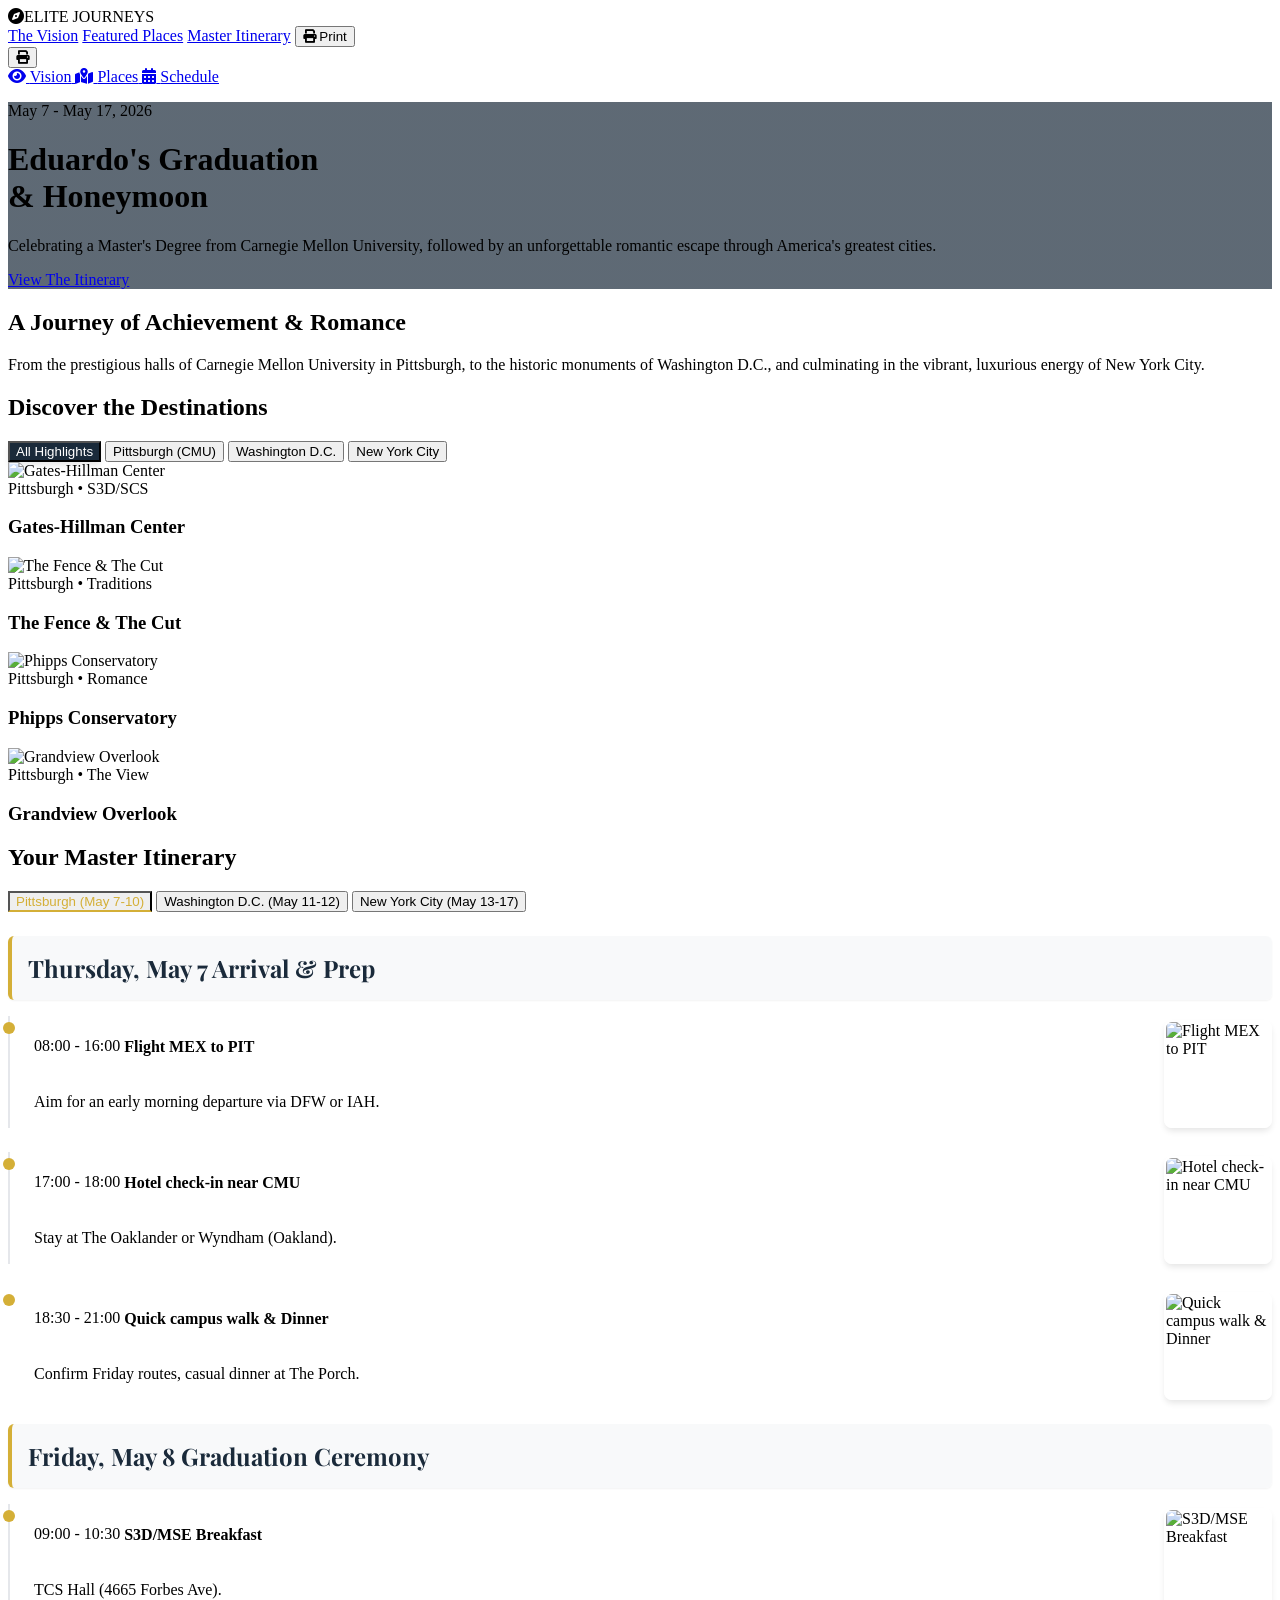
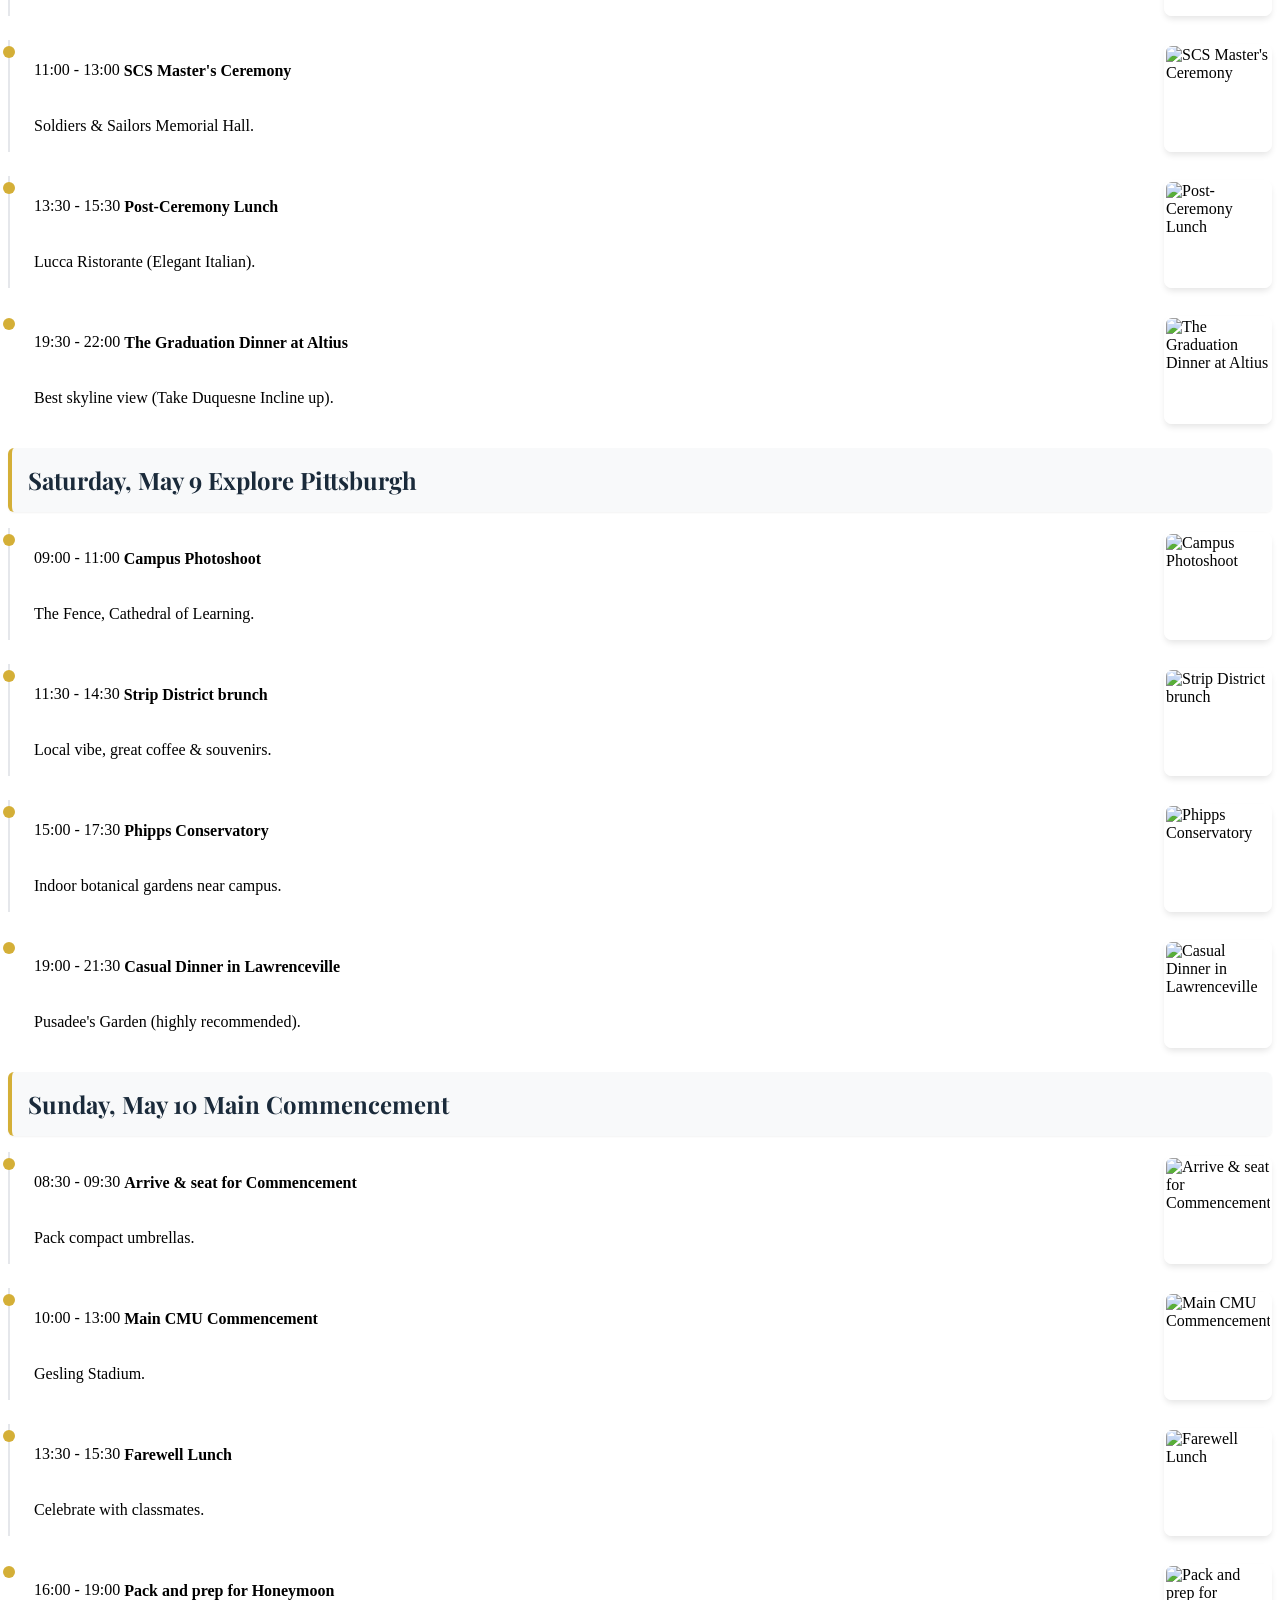
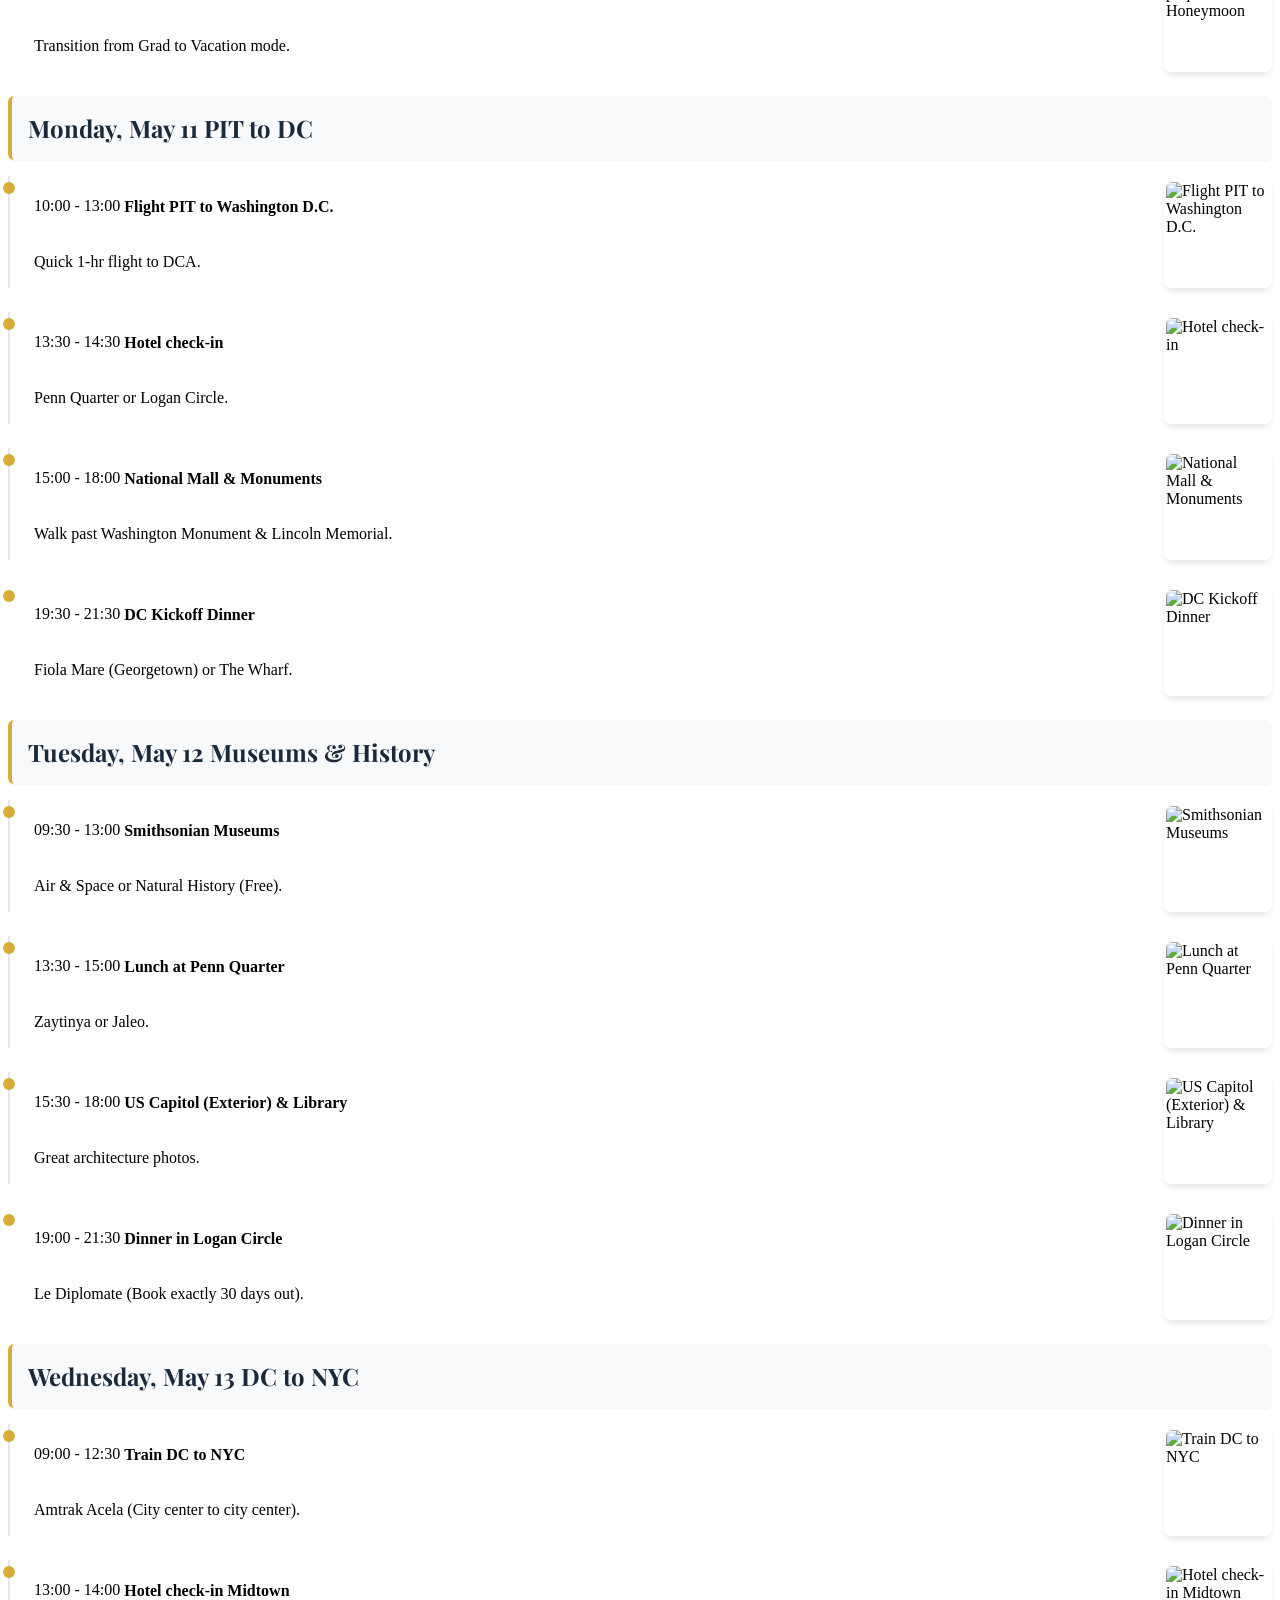
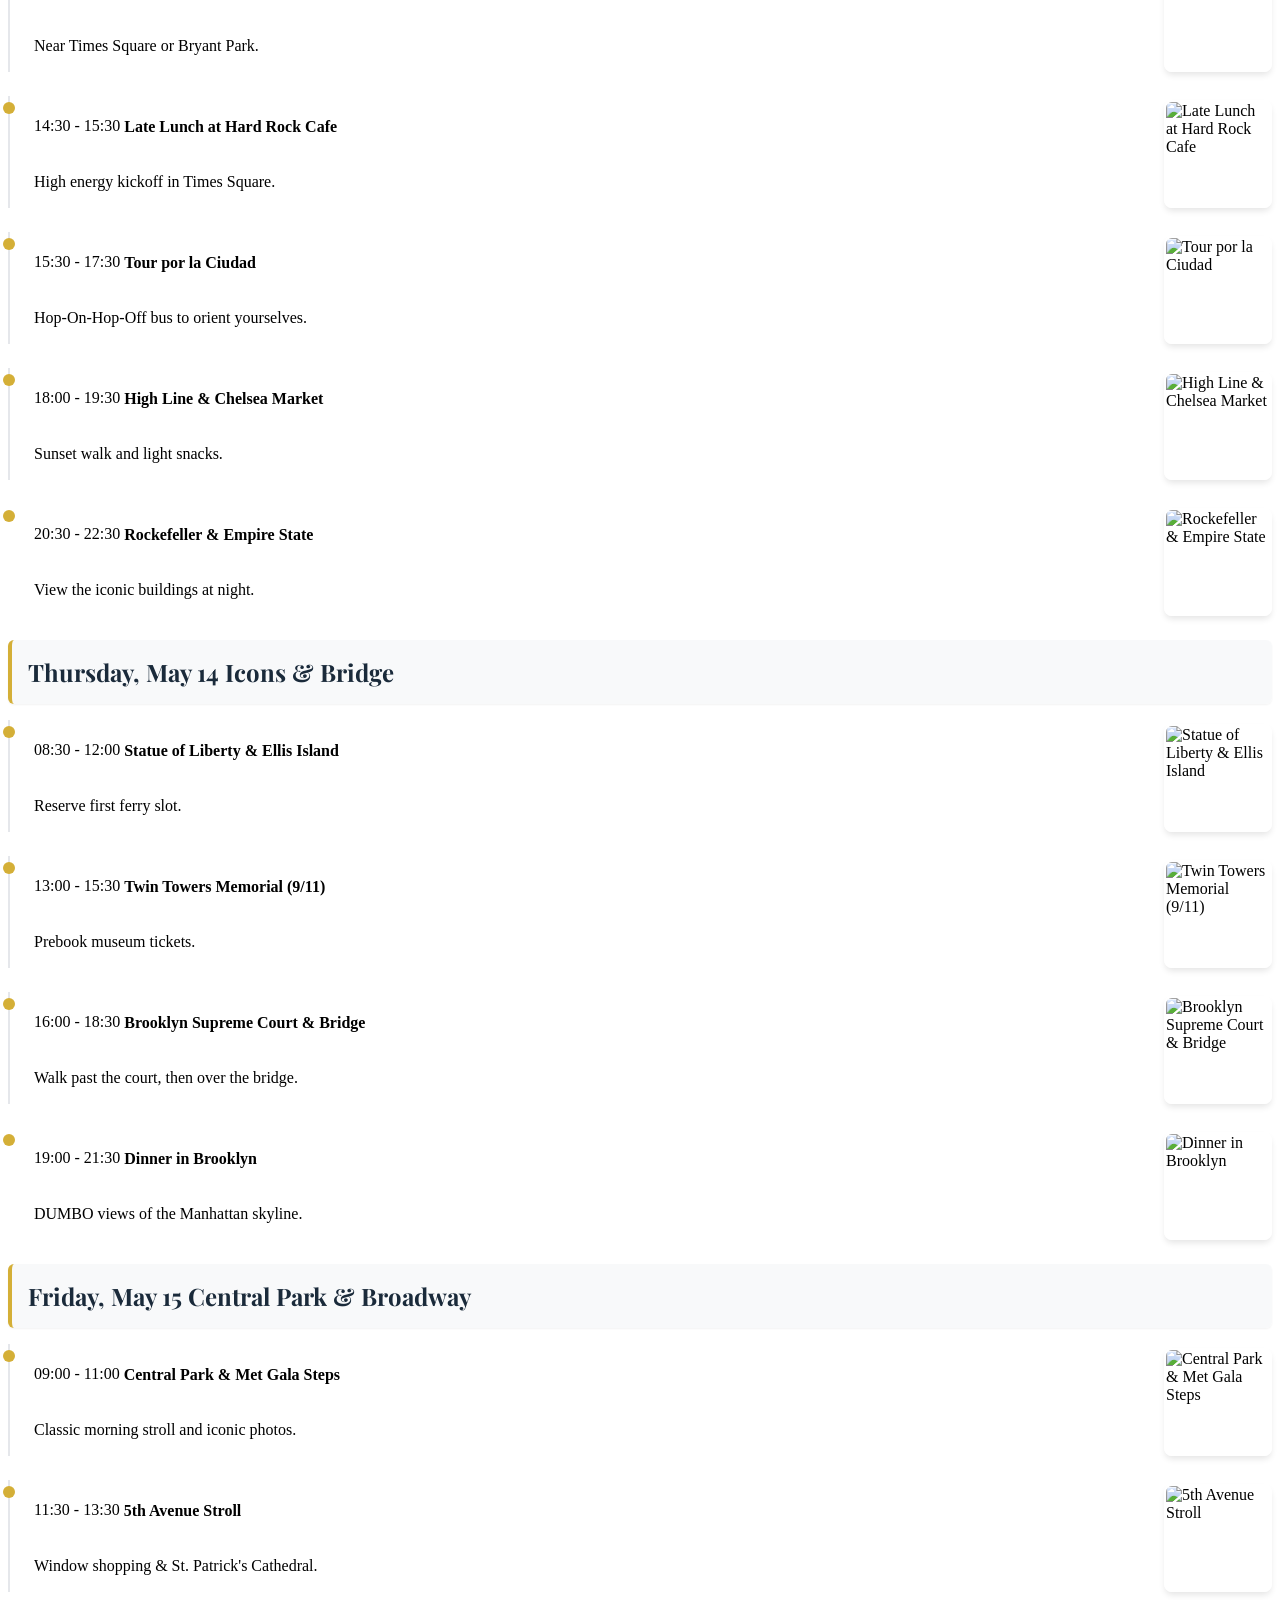
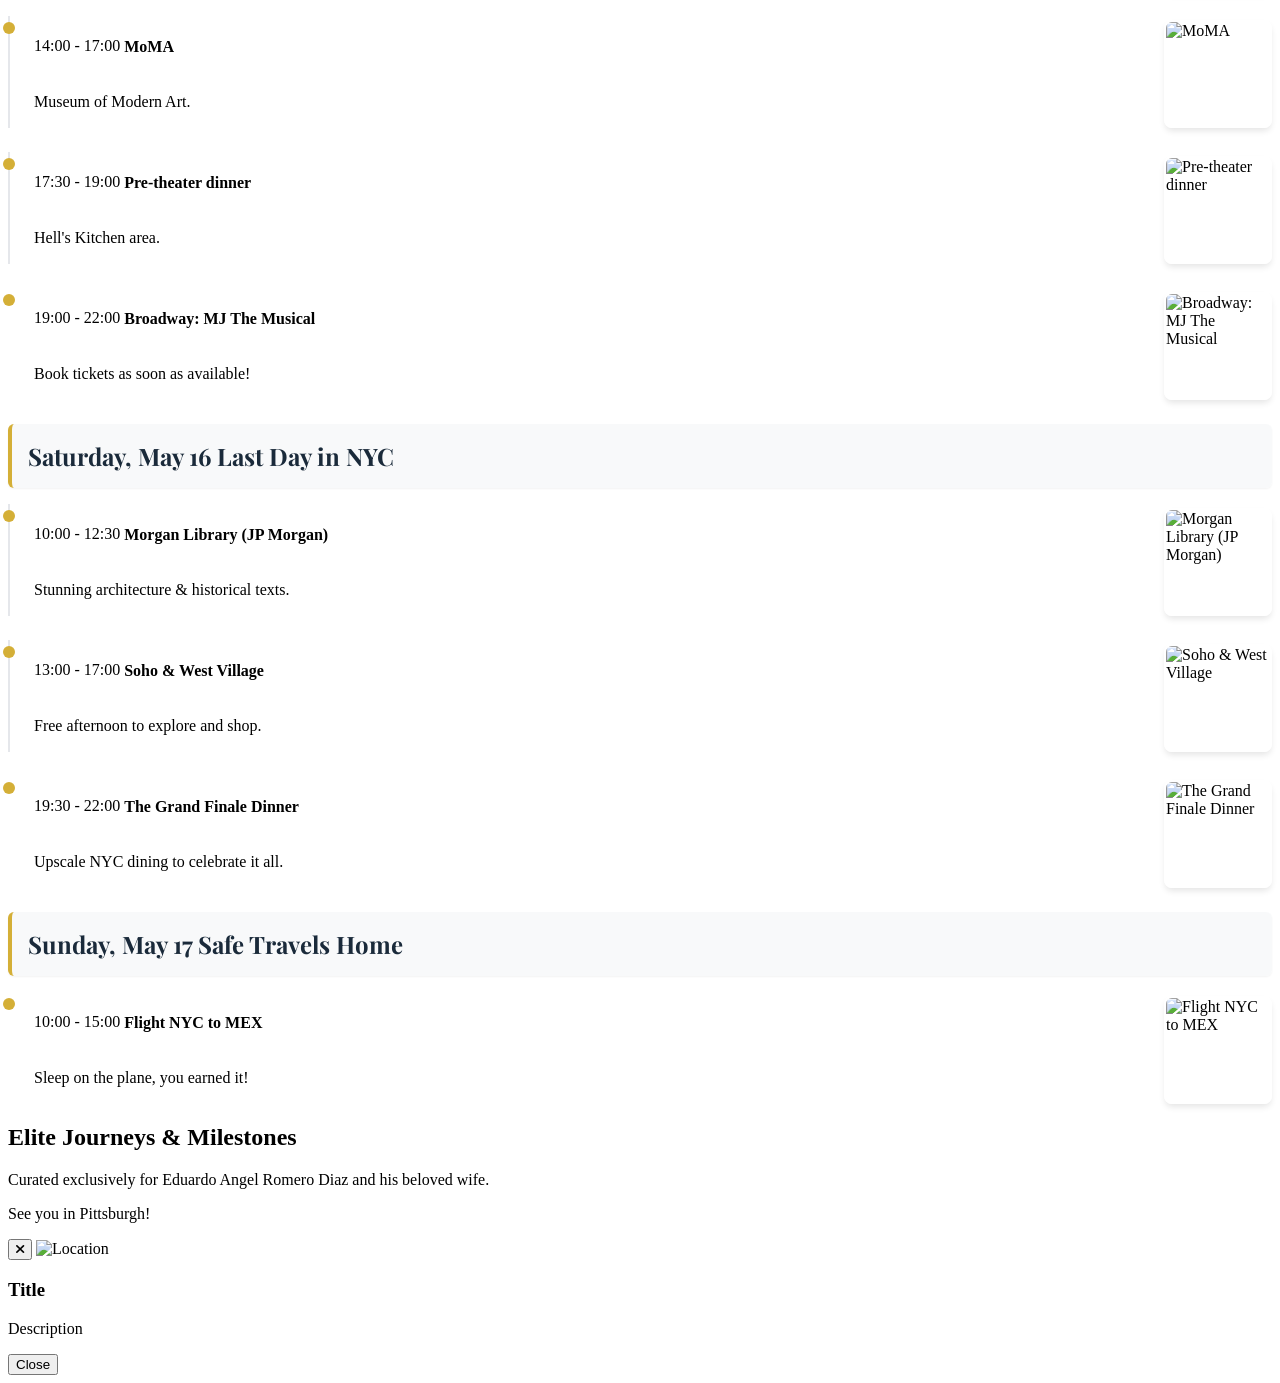
==== index.html @ af59db28 "refactor: modularize site into data-driven architecture with JSON, CSS, and JS files" ====
<!DOCTYPE html>
<html lang="en">

<head>
    <meta charset="UTF-8">
    <meta name="viewport" content="width=device-width, initial-scale=1.0">
    <title>Eduardo's Graduation & Honeymoon | Elite Travel</title>
    
    <!-- External Libraries -->
    <script src="https://cdn.tailwindcss.com"></script>
    <link href="https://cdnjs.cloudflare.com/ajax/libs/font-awesome/6.0.0/css/all.min.css" rel="stylesheet">
    <link rel="preconnect" href="https://fonts.googleapis.com">
    <link rel="preconnect" href="https://fonts.gstatic.com" crossorigin>
    <link href="https://fonts.googleapis.com/css2?family=Playfair+Display:ital,wght@0,400;0,600;0,700;1,400&family=Lato:wght@300;400;700&display=swap" rel="stylesheet">

    <!-- Tailwind Configuration -->
    <script>
        tailwind.config = {
            theme: {
                extend: {
                    colors: {
                        brand: {
                            gold: '#D4AF37',
                            navy: '#1A2A3A',
                            light: '#F8F9FA'
                        }
                    },
                    fontFamily: {
                        serif: ['"Playfair Display"', 'serif'],
                        sans: ['Lato', 'sans-serif'],
                    },
                    keyframes: {
                        fadeIn: {
                            '0%': { opacity: '0', transform: 'translateY(10px)' },
                            '100%': { opacity: '1', transform: 'translateY(0)' },
                        }
                    },
                    animation: {
                        'fade-in': 'fadeIn 0.5s ease-out forwards',
                    }
                }
            }
        }
    </script>

    <!-- Modular Assets -->
    <link rel="stylesheet" href="assets/css/styles.css">
    <script src="assets/js/main.js" defer></script>
    <script src="assets/js/renderer.js" defer></script>
</head>

<body class="font-sans text-gray-800 bg-brand-light antialiased pb-20 md:pb-0 relative">

    <!-- Top Navigation -->
    <nav class="fixed w-full z-50 bg-brand-navy/95 backdrop-blur-sm text-white py-4 px-6 shadow-md transition-all">
        <div class="max-w-7xl mx-auto flex justify-between items-center">
            <div class="text-xl md:text-2xl font-serif font-bold tracking-wider text-brand-gold">
                <i class="fas fa-compass mr-2"></i>ELITE JOURNEYS
            </div>
            <div class="hidden md:flex space-x-8 text-sm uppercase tracking-widest items-center">
                <a href="#overview" class="hover:text-brand-gold transition-colors">The Vision</a>
                <a href="#destinations" class="hover:text-brand-gold transition-colors">Featured Places</a>
                <a href="#itinerary" class="hover:text-brand-gold transition-colors">Master Itinerary</a>
                <button onclick="window.print()"
                    class="text-brand-navy bg-brand-gold hover:bg-white px-4 py-2 rounded transition-colors font-bold">
                    <i class="fas fa-print mr-1"></i> Print
                </button>
            </div>
            <div class="md:hidden flex items-center">
                <button onclick="window.print()" class="text-brand-gold mr-4"><i class="fas fa-print"></i></button>
            </div>
        </div>
    </nav>

    <!-- Bottom Navigation (Mobile) -->
    <div class="md:hidden fixed bottom-0 w-full bg-white border-t border-gray-200 z-50 flex justify-around py-3 pb-safe shadow-[0_-2px_10px_rgba(0,0,0,0.05)]">
        <a href="#overview" class="flex flex-col items-center text-gray-500 hover:text-brand-navy">
            <i class="fas fa-eye text-lg mb-1"></i>
            <span class="text-[10px] uppercase font-bold tracking-widest">Vision</span>
        </a>
        <a href="#destinations" class="flex flex-col items-center text-gray-500 hover:text-brand-navy">
            <i class="fas fa-map-marked-alt text-lg mb-1"></i>
            <span class="text-[10px] uppercase font-bold tracking-widest">Places</span>
        </a>
        <a href="#itinerary" class="flex flex-col items-center text-brand-gold">
            <i class="fas fa-calendar-alt text-lg mb-1"></i>
            <span class="text-[10px] uppercase font-bold tracking-widest">Schedule</span>
        </a>
    </div>

    <main>
        <!-- Hero -->
        <header class="hero-bg h-[100svh] flex items-center justify-center text-center px-4 pt-16">
            <div class="max-w-4xl text-white">
                <p class="text-brand-gold tracking-[0.3em] uppercase text-sm md:text-base mb-4 font-semibold">May 7 - May 17, 2026</p>
                <h1 class="text-5xl md:text-7xl font-serif font-bold mb-6 leading-tight">Eduardo's Graduation <br> <span class="italic font-light">& Honeymoon</span></h1>
                <p class="text-lg md:text-xl font-light mb-10 max-w-2xl mx-auto">Celebrating a Master's Degree from Carnegie Mellon University, followed by an unforgettable romantic escape through America's greatest cities.</p>
                <a href="#itinerary" class="inline-block border-2 border-brand-gold text-brand-gold hover:bg-brand-gold hover:text-brand-navy px-8 py-3 uppercase tracking-widest text-sm transition-all duration-300 font-bold">View The Itinerary</a>
            </div>
        </header>

        <!-- Vision -->
        <section id="overview" class="py-20 px-6 max-w-5xl mx-auto text-center scroll-mt-16">
            <h2 class="text-3xl md:text-4xl font-serif font-bold text-brand-navy mb-6">A Journey of Achievement & Romance</h2>
            <div class="w-24 h-1 bg-brand-gold mx-auto mb-8"></div>
            <p class="text-lg text-gray-600 leading-relaxed mb-10">
                From the prestigious halls of Carnegie Mellon University in Pittsburgh, to the historic monuments of Washington D.C., and culminating in the vibrant, luxurious energy of New York City.
            </p>
        </section>

        <!-- Dynamic Places Section -->
        <section id="destinations" class="py-20 px-6 max-w-7xl mx-auto scroll-mt-16">
            <div class="text-center mb-12">
                <h2 class="text-3xl md:text-4xl font-serif font-bold text-brand-navy mb-6">Discover the Destinations</h2>
                <div class="flex flex-wrap justify-center gap-3 mb-12">
                    <button onclick="filterPlaces('all', this)" class="place-filter-btn filter-btn-active px-6 py-2.5 rounded-full bg-white border border-gray-200 text-brand-navy font-bold text-sm transition-all shadow-sm">All Highlights</button>
                    <button onclick="filterPlaces('pit', this)" class="place-filter-btn px-6 py-2.5 rounded-full bg-white border border-gray-200 text-brand-navy font-bold text-sm hover:bg-gray-50 transition-all shadow-sm">Pittsburgh (CMU)</button>
                    <button onclick="filterPlaces('dc', this)" class="place-filter-btn px-6 py-2.5 rounded-full bg-white border border-gray-200 text-brand-navy font-bold text-sm hover:bg-gray-50 transition-all shadow-sm">Washington D.C.</button>
                    <button onclick="filterPlaces('nyc', this)" class="place-filter-btn px-6 py-2.5 rounded-full bg-white border border-gray-200 text-brand-navy font-bold text-sm hover:bg-gray-50 transition-all shadow-sm">New York City</button>
                </div>
            </div>
            <div class="grid grid-cols-1 sm:grid-cols-2 lg:grid-cols-4 gap-6 md:gap-8" id="places-grid">
                <!-- Rendered by renderer.js -->
            </div>
        </section>

        <!-- Dynamic Itinerary Section -->
        <section id="itinerary" class="py-20 bg-white scroll-mt-16">
            <div class="max-w-4xl mx-auto px-4 md:px-6">
                <h2 class="text-3xl md:text-4xl font-serif font-bold text-brand-navy mb-4 text-center">Your Master Itinerary</h2>
                <div class="flex overflow-x-auto whitespace-nowrap scrollbar-hide border-b border-gray-200 mb-10 pb-1 md:justify-center">
                    <button onclick="showCity('pit')" id="btn-pit" class="px-6 py-4 font-bold uppercase tracking-wider text-sm tab-active text-brand-navy transition-colors shrink-0">Pittsburgh (May 7-10)</button>
                    <button onclick="showCity('dc')" id="btn-dc" class="px-6 py-4 font-bold uppercase tracking-wider text-sm text-gray-400 hover:text-brand-navy transition-colors shrink-0">Washington D.C. (May 11-12)</button>
                    <button onclick="showCity('nyc')" id="btn-nyc" class="px-6 py-4 font-bold uppercase tracking-wider text-sm text-gray-400 hover:text-brand-navy transition-colors shrink-0">New York City (May 13-17)</button>
                </div>
                <div id="itinerary-tabs-content">
                    <!-- Rendered by renderer.js -->
                </div>
            </div>
        </section>
    </main>

    <!-- Footer -->
    <footer class="bg-brand-navy text-white py-12 text-center border-t-4 border-brand-gold">
        <div class="max-w-4xl mx-auto px-4">
            <h2 class="text-2xl font-serif mb-4">Elite Journeys & Milestones</h2>
            <p class="text-gray-400 text-sm mb-6">Curated exclusively for Eduardo Angel Romero Diaz and his beloved wife.</p>
            <p class="text-brand-gold font-bold tracking-widest uppercase text-xs">See you in Pittsburgh!</p>
        </div>
    </footer>

    <!-- Interactive Modal -->
    <div id="details-modal" class="fixed inset-0 z-[100] hidden items-center justify-center bg-black/60 backdrop-blur-sm opacity-0 transition-opacity duration-300 px-4" onclick="closeModal()">
        <div class="bg-white rounded-lg shadow-2xl max-w-lg w-full overflow-hidden transform scale-95 transition-transform duration-300 relative" id="modal-content" onclick="event.stopPropagation()">
            <button onclick="closeModal()" class="absolute top-4 right-4 bg-white/70 hover:bg-white rounded-full w-8 h-8 flex items-center justify-center text-brand-navy z-10 backdrop-blur shadow-sm transition">
                <i class="fas fa-times"></i>
            </button>
            <img id="modal-image" src="" alt="Location" class="w-full h-48 md:h-64 object-cover hidden">
            <div class="p-6 md:p-8">
                <h3 id="modal-title" class="text-2xl font-serif text-brand-navy mb-3">Title</h3>
                <div class="w-12 h-1 bg-brand-gold mb-4"></div>
                <p id="modal-desc" class="text-gray-600 leading-relaxed mb-6">Description</p>
                <div class="flex justify-end">
                    <button onclick="closeModal()" class="px-6 py-2 border-2 border-brand-navy text-brand-navy rounded hover:bg-brand-navy hover:text-white transition-colors font-bold text-xs tracking-widest uppercase">Close</button>
                </div>
            </div>
        </div>
    </div>

</body>
</html>
---- assets/css/styles.css ----
.scrollbar-hide::-webkit-scrollbar {
    display: none;
}

.scrollbar-hide {
    -ms-overflow-style: none;
    scrollbar-width: none;
}

html {
    scroll-behavior: smooth;
}

.hero-bg {
    background-image: linear-gradient(rgba(26, 42, 58, 0.7), rgba(26, 42, 58, 0.7)), url('https://images.unsplash.com/photo-1541339907198-e08756dedf3f?auto=format&fit=crop&w=1920&q=80');
    background-size: cover;
    background-position: center;
    background-attachment: fixed;
}

.tab-active {
    border-bottom: 2px solid #D4AF37;
    color: #D4AF37 !important;
}

.timeline-item {
    border-left: 2px solid #e5e7eb;
    position: relative;
    padding-left: 1.5rem;
    margin-bottom: 1.5rem;
}

.timeline-item-last {
    border-left: 2px solid transparent;
    position: relative;
    padding-left: 1.5rem;
    margin-bottom: 0.5rem;
}

.timeline-dot-custom {
    width: 0.75rem;
    height: 0.75rem;
    border-radius: 9999px;
    background-color: #D4AF37;
    position: absolute;
    left: -0.4375rem;
    top: 0.375rem;
}

.day-header {
    font-size: 1.5rem;
    line-height: 2rem;
    font-family: "Playfair Display", serif;
    color: #1A2A3A;
    margin-bottom: 1rem;
    background-color: rgba(248, 249, 250, 0.95);
    backdrop-filter: blur(12px);
    -webkit-backdrop-filter: blur(12px);
    padding: 1rem;
    border-radius: 0.375rem;
    border-left: 4px solid #D4AF37;
    position: sticky;
    top: 4rem;
    z-index: 40;
    box-shadow: 0 1px 2px 0 rgba(0, 0, 0, 0.05);
    transition: all 0.3s cubic-bezier(0.4, 0, 0.2, 1);
}

@media (min-width: 768px) {
    .day-header {
        top: 5rem;
    }
}

.map-link {
    color: #D4AF37;
    margin-left: 0.5rem;
    font-size: 0.875rem;
    line-height: 1.25rem;
    transition-property: color, background-color, border-color, text-decoration-color, fill, stroke;
    transition-timing-function: cubic-bezier(0.4, 0, 0.2, 1);
    transition-duration: 150ms;
}

.map-link:hover {
    color: #1A2A3A;
}

.event-title {
    cursor: pointer;
    transition: color 0.2s;
    display: inline-flex;
    align-items: center;
}

.event-title:hover {
    color: #D4AF37;
}

.event-title i.fa-info-circle {
    opacity: 0;
    margin-left: 0.5rem;
    font-size: 0.875rem;
    color: #D4AF37;
    transition: opacity 0.2s;
}

.event-title:hover i.fa-info-circle {
    opacity: 1;
}

.place-card {
    transition: all 0.4s cubic-bezier(0.4, 0, 0.2, 1);
}

.place-hidden {
    display: none !important;
    opacity: 0;
    transform: scale(0.95);
}

.timeline-item-content {
    display: flex;
    gap: 1rem;
    align-items: flex-start;
    justify-content: space-between;
}

.timeline-img {
    width: 4.5rem;
    height: 4.5rem;
    object-fit: cover;
    border-radius: 0.5rem;
    box-shadow: 0 4px 6px -1px rgba(0, 0, 0, 0.1);
    cursor: pointer;
    transition: all 0.3s ease;
    flex-shrink: 0;
    margin-top: 0.25rem;
    border: 2px solid white;
}

.timeline-img:hover {
    transform: scale(1.1) rotate(2deg);
    box-shadow: 0 10px 15px -3px rgba(0, 0, 0, 0.1);
    z-index: 10;
}

.filter-btn-active {
    background-color: #1A2A3A !important;
    color: white !important;
    box-shadow: 0 4px 6px -1px rgba(0, 0, 0, 0.1);
}

@media (min-width: 768px) {
    .timeline-img {
        width: 6.5rem;
        height: 6.5rem;
    }
}
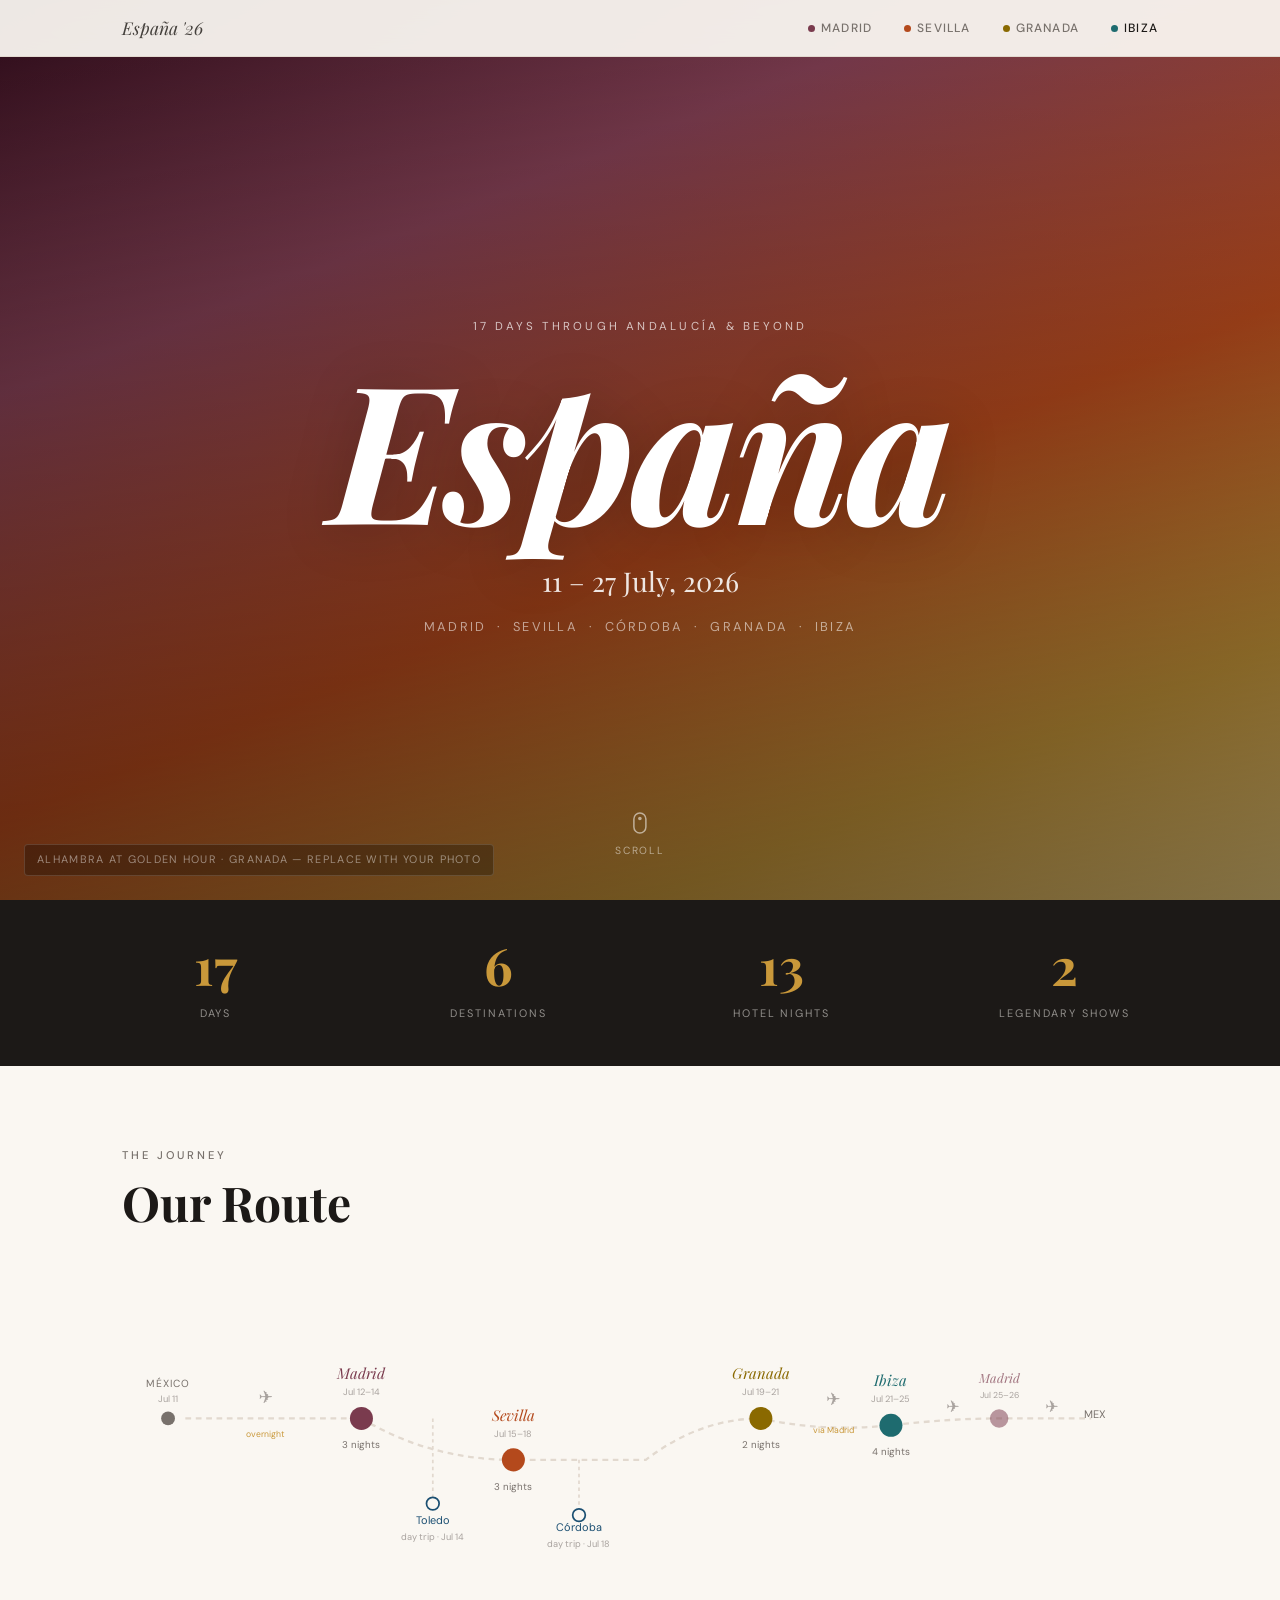
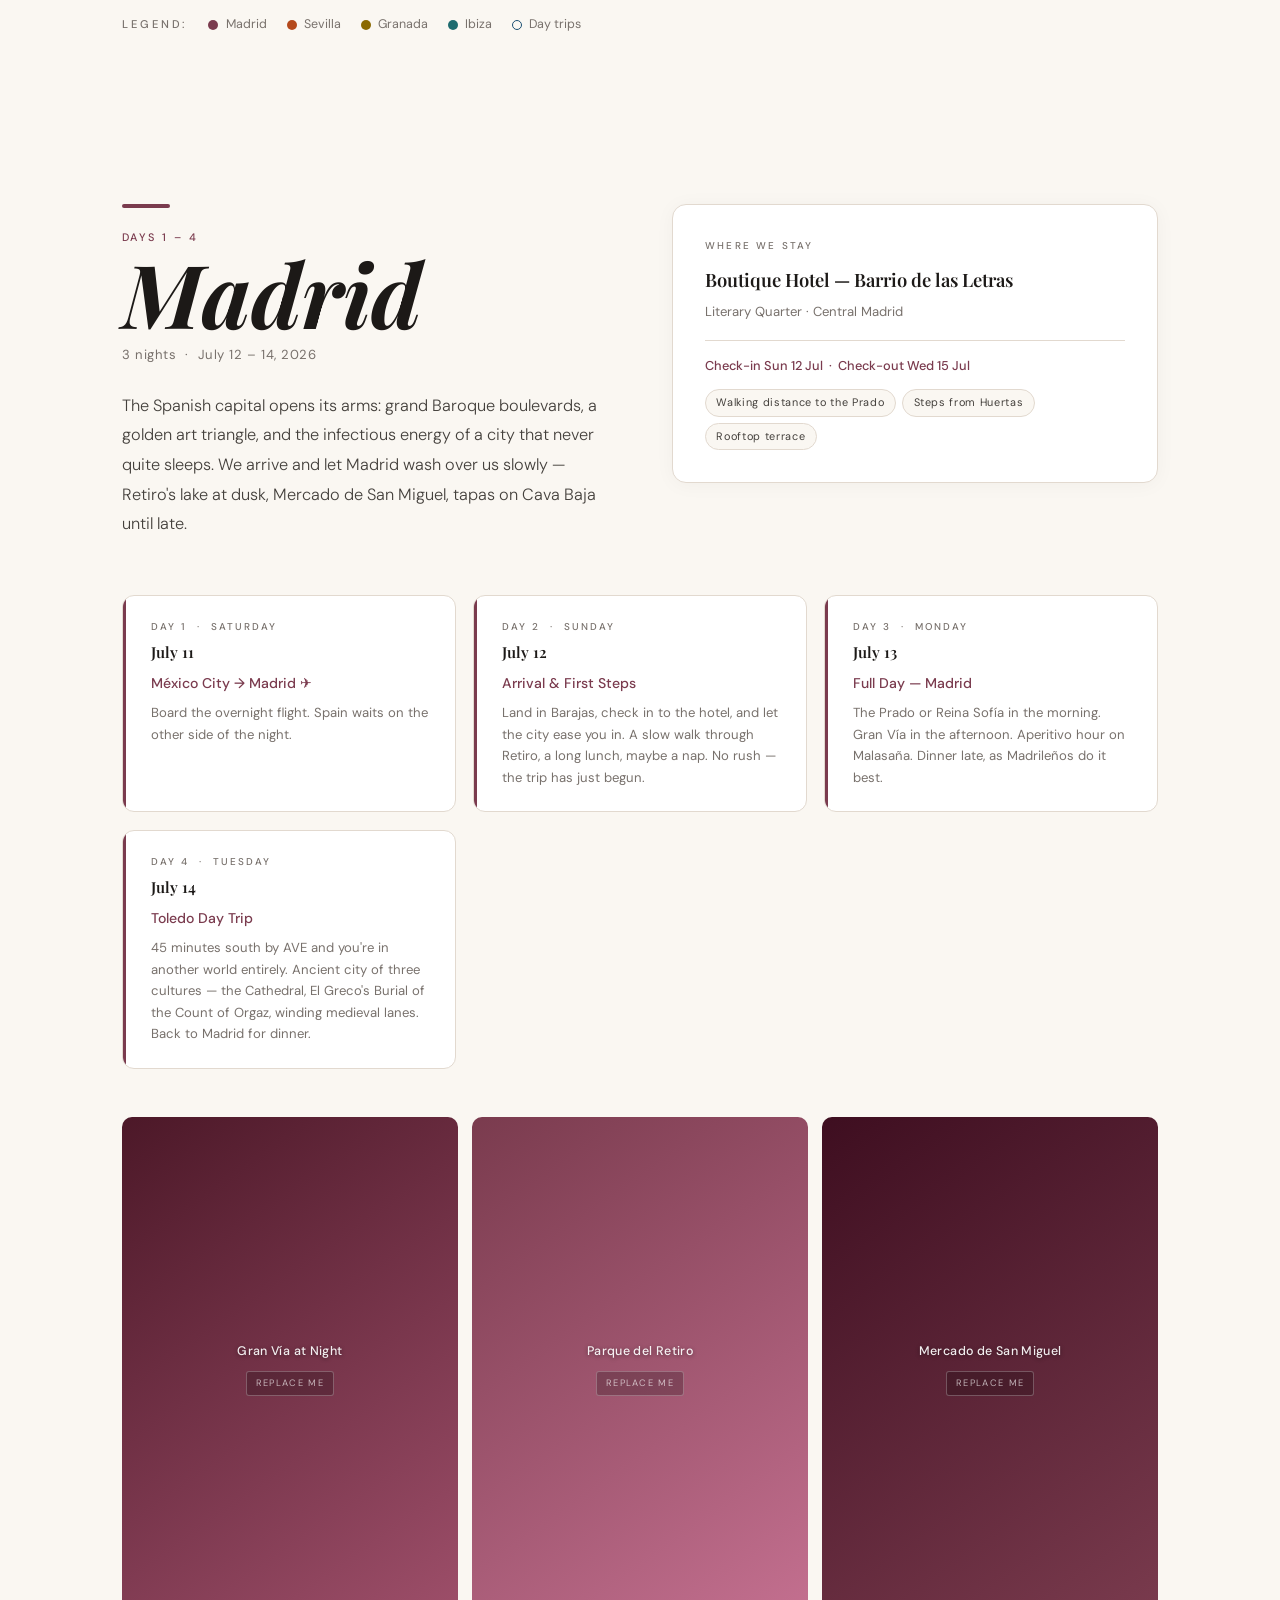
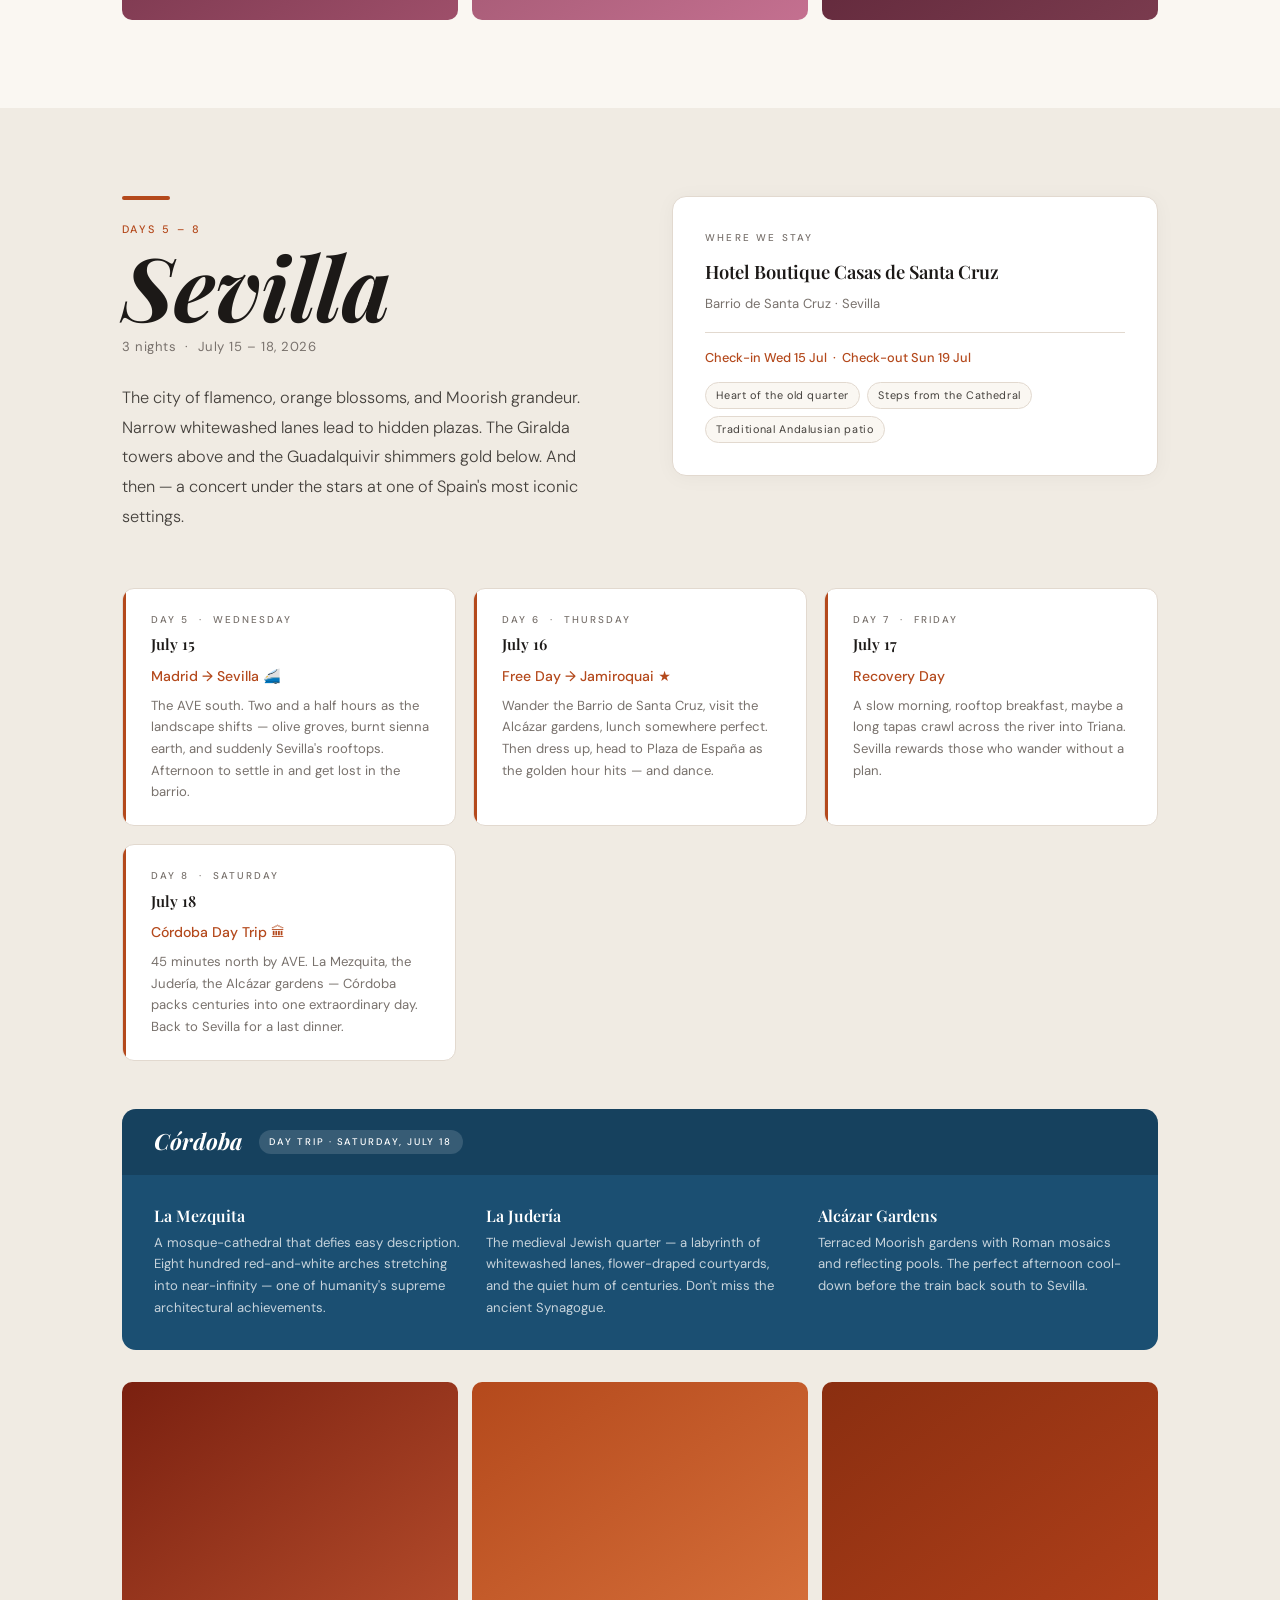
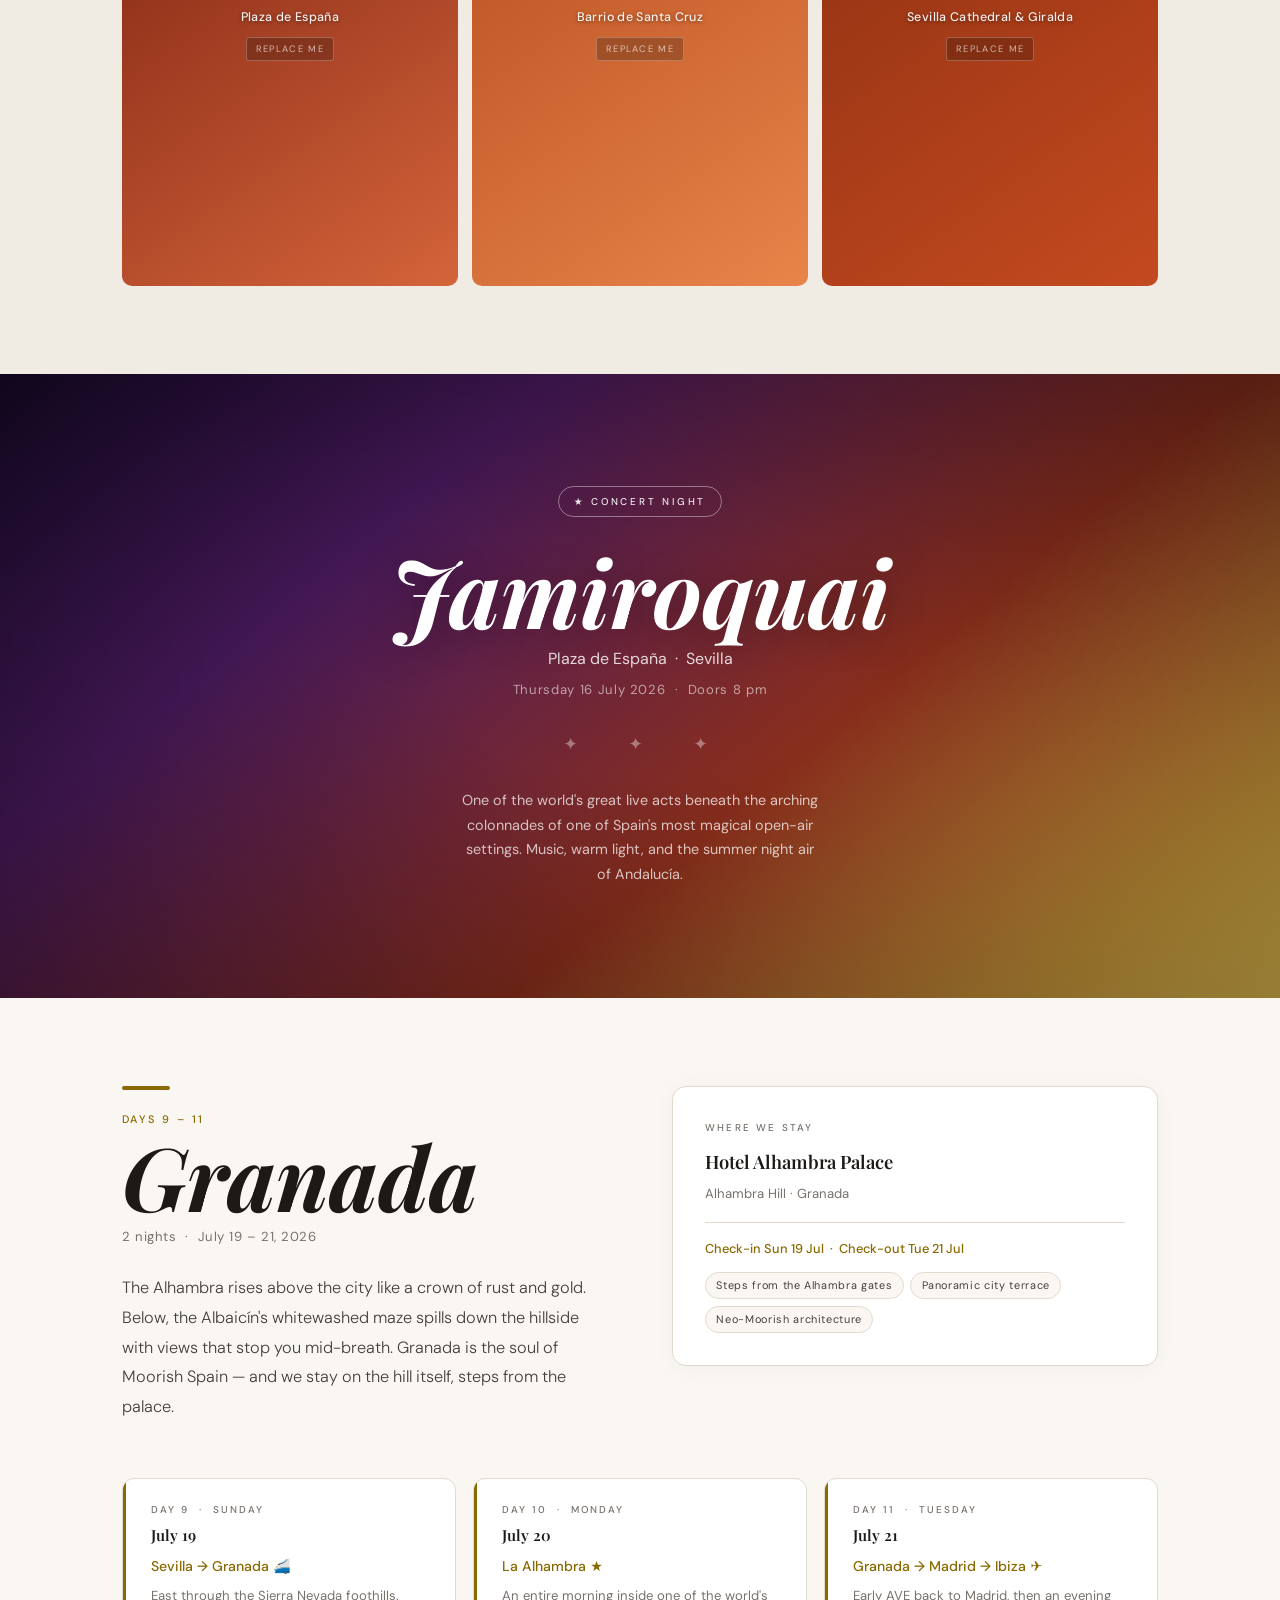
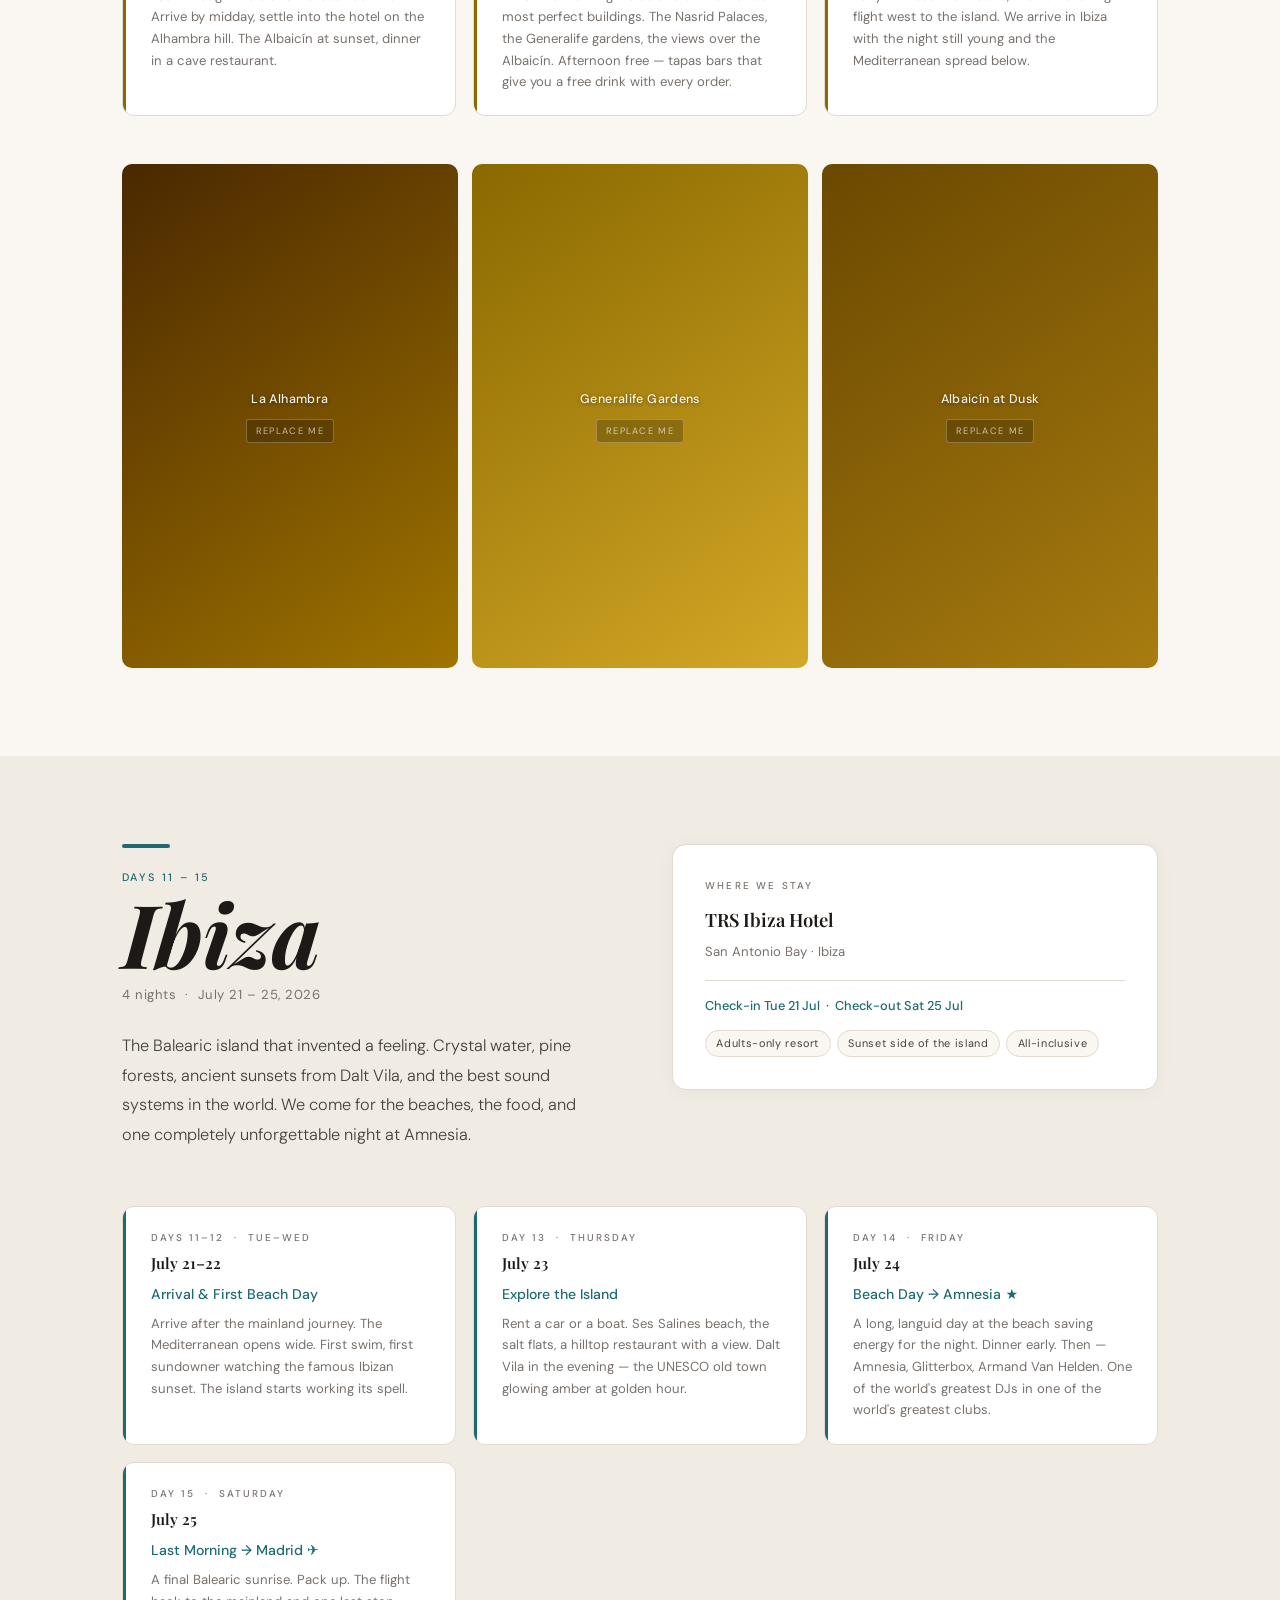
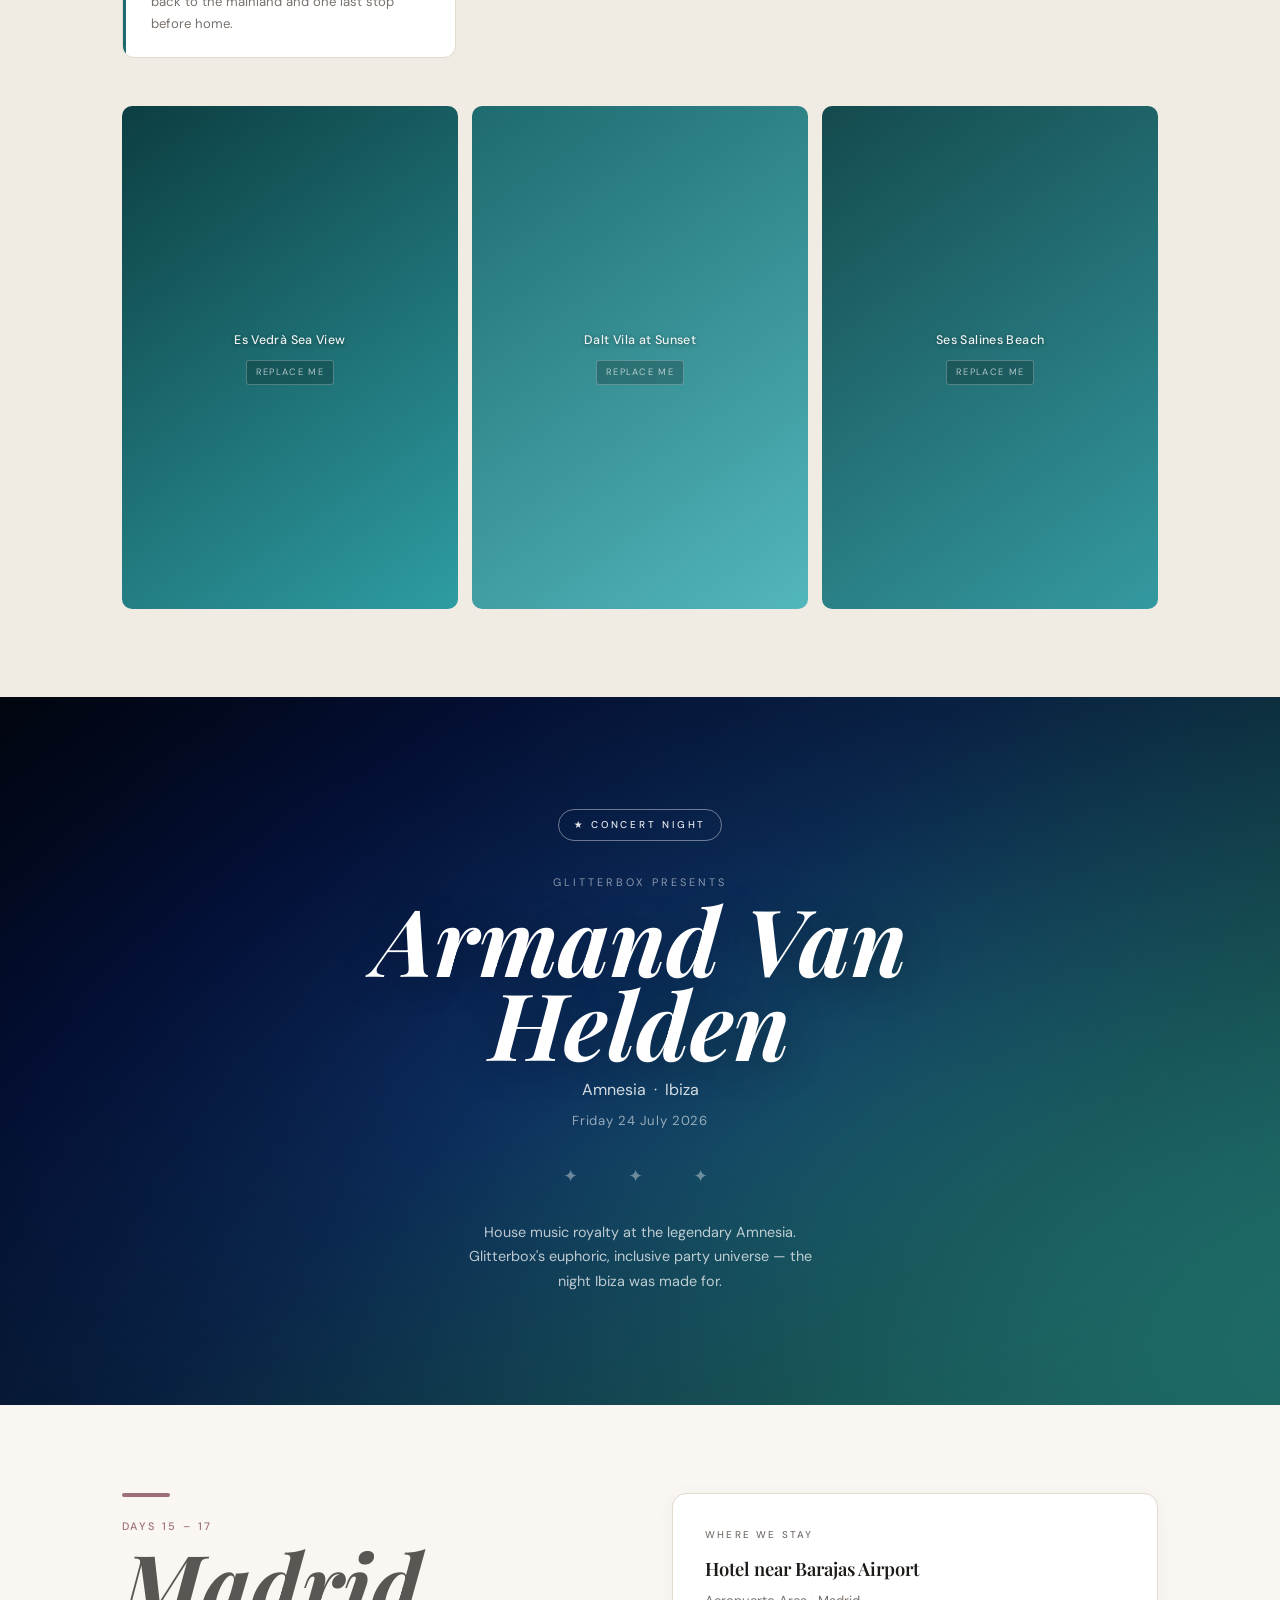
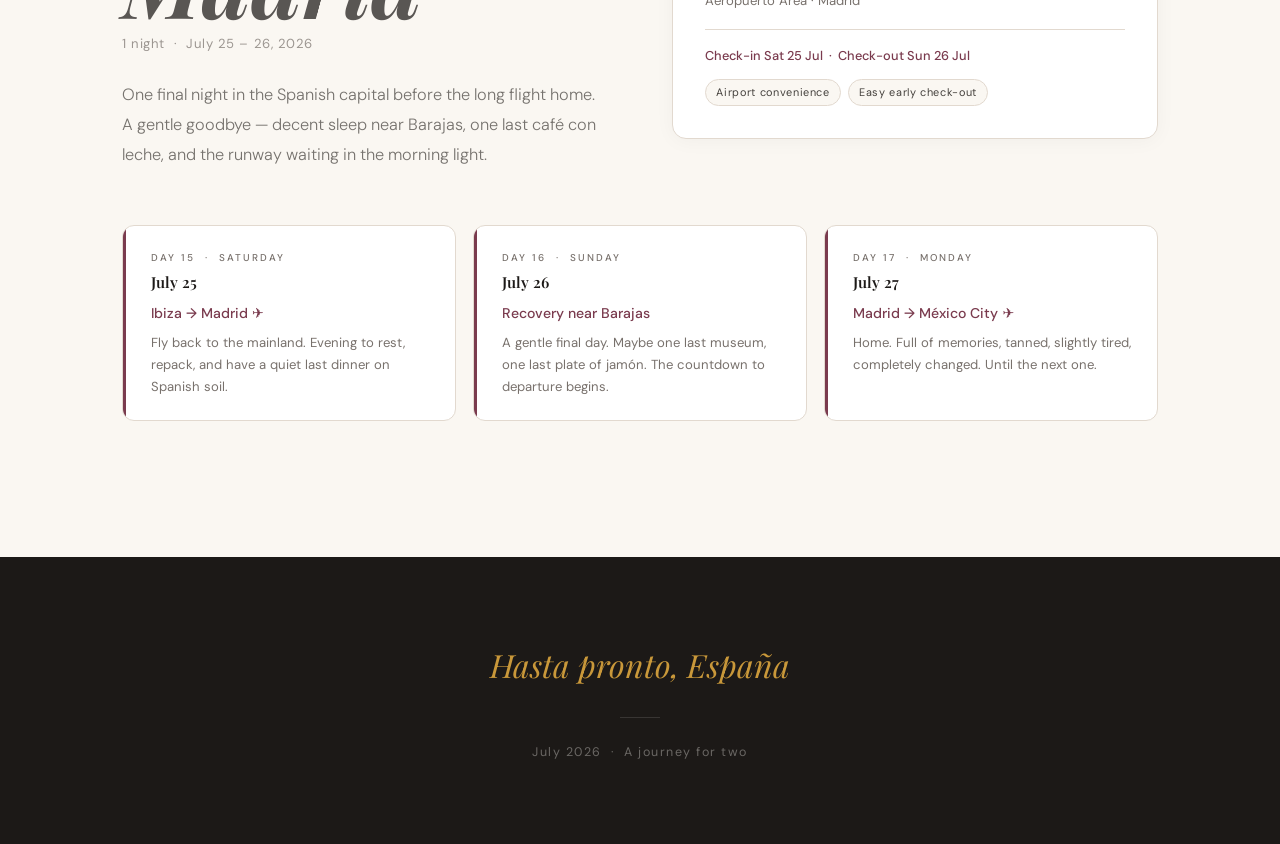
==== commit 96c20faa: "Deploy Spain trip itinerary to main branch for GitHub Pages" ====
--- a/index.html
+++ b/index.html
@@ -1,171 +1,1089 @@
 <!DOCTYPE html>
 <html lang="en">
-
 <head>
-    <meta charset="UTF-8">
-    <meta name="viewport" content="width=device-width, initial-scale=1.0">
-    <title>Eduardo's Graduation & Honeymoon | Elite Travel</title>
-    
-    <!-- External Libraries -->
-    <script src="https://cdn.tailwindcss.com"></script>
-    <link href="https://cdnjs.cloudflare.com/ajax/libs/font-awesome/6.0.0/css/all.min.css" rel="stylesheet">
-    <link rel="preconnect" href="https://fonts.googleapis.com">
-    <link rel="preconnect" href="https://fonts.gstatic.com" crossorigin>
-    <link href="https://fonts.googleapis.com/css2?family=Playfair+Display:ital,wght@0,400;0,600;0,700;1,400&family=Lato:wght@300;400;700&display=swap" rel="stylesheet">
-
-    <!-- Tailwind Configuration -->
-    <script>
-        tailwind.config = {
-            theme: {
-                extend: {
-                    colors: {
-                        brand: {
-                            gold: '#D4AF37',
-                            navy: '#1A2A3A',
-                            light: '#F8F9FA'
-                        }
-                    },
-                    fontFamily: {
-                        serif: ['"Playfair Display"', 'serif'],
-                        sans: ['Lato', 'sans-serif'],
-                    },
-                    keyframes: {
-                        fadeIn: {
-                            '0%': { opacity: '0', transform: 'translateY(10px)' },
-                            '100%': { opacity: '1', transform: 'translateY(0)' },
-                        }
-                    },
-                    animation: {
-                        'fade-in': 'fadeIn 0.5s ease-out forwards',
-                    }
-                }
-            }
-        }
-    </script>
-
-    <!-- Modular Assets -->
-    <link rel="stylesheet" href="assets/css/styles.css">
-    <script src="assets/js/main.js" defer></script>
-    <script src="assets/js/renderer.js" defer></script>
+  <meta charset="UTF-8">
+  <meta name="viewport" content="width=device-width, initial-scale=1.0">
+  <title>España · July 2026</title>
+  <link rel="preconnect" href="https://fonts.googleapis.com">
+  <link rel="preconnect" href="https://fonts.gstatic.com" crossorigin>
+  <link href="https://fonts.googleapis.com/css2?family=Playfair+Display:ital,wght@0,400;0,600;0,700;1,400;1,600&family=DM+Sans:opsz,wght@9..40,300;9..40,400;9..40,500&display=swap" rel="stylesheet">
+  <style>
+    /* ─── RESET ─── */
+    *, *::before, *::after { box-sizing: border-box; margin: 0; padding: 0; }
+
+    /* ─── TOKENS ─── */
+    :root {
+      --cream:       #FAF7F2;
+      --cream-mid:   #F0EBE3;
+      --cream-dark:  #E2D9CF;
+      --ink:         #1C1917;
+      --ink-mid:     #44403C;
+      --ink-light:   #78716C;
+      --white:       #FFFFFF;
+
+      --c-madrid:    #7A3B4E;
+      --c-sevilla:   #B4491C;
+      --c-cordoba:   #1B4F72;
+      --c-granada:   #8A6900;
+      --c-ibiza:     #1E6B6F;
+      --gold:        #C9983A;
+      --gold-light:  #E8C87A;
+
+      --serif:  'Playfair Display', Georgia, serif;
+      --sans:   'DM Sans', system-ui, -apple-system, sans-serif;
+      --max:    1100px;
+    }
+
+    /* ─── BASE ─── */
+    html { scroll-behavior: smooth; }
+    body {
+      font-family: var(--sans);
+      background: var(--cream);
+      color: var(--ink);
+      line-height: 1.75;
+      font-size: 16px;
+      -webkit-font-smoothing: antialiased;
+    }
+    h1, h2, h3, h4 { font-family: var(--serif); line-height: 1.15; }
+
+    /* ─── NAV ─── */
+    nav {
+      position: fixed; top: 0; left: 0; right: 0; z-index: 100;
+      background: rgba(250, 247, 242, 0.94);
+      backdrop-filter: blur(16px);
+      border-bottom: 1px solid var(--cream-dark);
+    }
+    .nav-inner {
+      max-width: var(--max); margin: 0 auto;
+      display: flex; align-items: center; justify-content: space-between;
+      height: 56px; padding: 0 2rem;
+    }
+    .nav-brand {
+      font-family: var(--serif); font-style: italic; font-size: 1.1rem;
+      color: var(--ink-mid); text-decoration: none;
+    }
+    .nav-links { display: flex; gap: 2rem; list-style: none; }
+    .nav-links a {
+      text-decoration: none; font-size: 0.75rem; font-weight: 500;
+      letter-spacing: 0.1em; text-transform: uppercase; color: var(--ink-light);
+      transition: color 0.2s; display: flex; align-items: center; gap: 6px;
+    }
+    .nav-links a:hover { color: var(--ink); }
+    .nav-dot {
+      width: 7px; height: 7px; border-radius: 50%;
+      display: inline-block; flex-shrink: 0;
+    }
+    @media (max-width: 700px) { .nav-links { display: none; } }
+
+    /* ─── HERO ─── */
+    .hero {
+      min-height: 100vh;
+      display: flex; flex-direction: column;
+      align-items: center; justify-content: center;
+      position: relative; overflow: hidden;
+      padding-top: 56px;
+    }
+    .hero-bg {
+      position: absolute; inset: 0;
+      background: linear-gradient(
+        158deg,
+        #2C0A18  0%,
+        #7A3B4E  28%,
+        #B4491C  58%,
+        #C9983A  82%,
+        #E8C87A  100%
+      );
+    }
+    .hero-photo-hint {
+      position: absolute; inset: 0;
+      display: flex; align-items: flex-end; justify-content: flex-start;
+      padding: 1.5rem; z-index: 2; pointer-events: none;
+    }
+    .hero-photo-hint span {
+      font-size: 0.68rem; letter-spacing: 0.12em; text-transform: uppercase;
+      color: rgba(255,255,255,0.45);
+      background: rgba(0,0,0,0.28);
+      padding: 0.35rem 0.75rem; border-radius: 4px;
+      border: 1px solid rgba(255,255,255,0.14);
+    }
+    .hero-overlay {
+      position: absolute; inset: 0;
+      background: linear-gradient(to bottom, rgba(0,0,0,0.04) 0%, rgba(0,0,0,0.44) 100%);
+    }
+    .hero-content {
+      position: relative; z-index: 3;
+      text-align: center; color: white;
+      padding: 2rem; max-width: 740px;
+    }
+    .hero-eyebrow {
+      font-size: 0.72rem; letter-spacing: 0.28em; text-transform: uppercase;
+      opacity: 0.7; margin-bottom: 1.5rem; font-weight: 400;
+    }
+    .hero-title {
+      font-family: var(--serif);
+      font-size: clamp(5.5rem, 22vw, 12rem);
+      font-weight: 700; font-style: italic;
+      line-height: 0.88; letter-spacing: -0.02em;
+      margin-bottom: 1.75rem;
+      text-shadow: 0 4px 56px rgba(0,0,0,0.22);
+    }
+    .hero-dates {
+      font-family: var(--serif);
+      font-size: clamp(1.1rem, 3.5vw, 1.7rem);
+      font-weight: 400; opacity: 0.88; margin-bottom: 0.65rem;
+    }
+    .hero-sub {
+      font-size: 0.8rem; letter-spacing: 0.18em;
+      text-transform: uppercase; opacity: 0.55; font-weight: 400;
+    }
+    .hero-scroll {
+      position: absolute; bottom: 2.5rem; left: 50%;
+      transform: translateX(-50%);
+      display: flex; flex-direction: column; align-items: center; gap: 0.5rem;
+      color: rgba(255,255,255,0.5); font-size: 0.65rem;
+      letter-spacing: 0.18em; text-transform: uppercase; z-index: 3;
+      animation: bobble 2.2s ease-in-out infinite;
+    }
+    @keyframes bobble {
+      0%, 100% { transform: translateX(-50%) translateY(0); }
+      50%       { transform: translateX(-50%) translateY(7px); }
+    }
+
+    /* ─── STATS BAR ─── */
+    .stats { background: var(--ink); color: var(--cream); padding: 2.5rem 2rem; }
+    .stats-grid {
+      max-width: var(--max); margin: 0 auto;
+      display: grid; grid-template-columns: repeat(4, 1fr);
+      gap: 2rem; text-align: center;
+    }
+    .stat-n {
+      font-family: var(--serif); font-size: 3.2rem; font-weight: 700;
+      color: var(--gold); display: block; line-height: 1; margin-bottom: 0.4rem;
+    }
+    .stat-l {
+      font-size: 0.68rem; letter-spacing: 0.18em; text-transform: uppercase;
+      opacity: 0.52; font-weight: 400;
+    }
+    @media (max-width: 540px) { .stats-grid { grid-template-columns: repeat(2, 1fr); } }
+
+    /* ─── SHARED LAYOUT ─── */
+    .wrap { max-width: var(--max); margin: 0 auto; padding: 0 2rem; }
+    .eyebrow {
+      font-size: 0.7rem; letter-spacing: 0.26em; text-transform: uppercase;
+      color: var(--ink-light); font-weight: 500; margin-bottom: 0.6rem;
+    }
+
+    /* ─── ROUTE MAP ─── */
+    .route-sec { padding: 5rem 2rem; }
+    .route-title {
+      font-family: var(--serif);
+      font-size: clamp(1.8rem, 5vw, 3rem);
+      margin-bottom: 3rem; color: var(--ink);
+    }
+    .route-scroll { overflow-x: auto; padding-bottom: 1rem; }
+    .route-legend {
+      display: flex; flex-wrap: wrap; gap: 1.25rem;
+      margin-top: 2rem; align-items: center;
+    }
+    .legend-item { display: flex; align-items: center; gap: 0.45rem; }
+    .legend-dot {
+      width: 10px; height: 10px; border-radius: 50%; display: inline-block; flex-shrink: 0;
+    }
+    .legend-dot.outline {
+      background: none; border: 1.5px solid var(--c-cordoba);
+    }
+    .legend-label { font-size: 0.78rem; color: var(--ink-light); }
+
+    /* ─── CITY SECTIONS ─── */
+    .city-sec { padding: 5.5rem 0; position: relative; }
+    .city-sec.alt { background: var(--cream-mid); }
+
+    .city-top {
+      display: grid; grid-template-columns: 1fr 1fr;
+      gap: 4rem; margin-bottom: 3.5rem; align-items: start;
+    }
+    @media (max-width: 768px) {
+      .city-top { grid-template-columns: 1fr; gap: 2rem; }
+    }
+
+    .city-bar {
+      height: 4px; width: 48px; border-radius: 2px;
+      background: var(--cc, var(--c-madrid));
+      margin-bottom: 1.25rem;
+    }
+    .city-tag {
+      font-size: 0.68rem; letter-spacing: 0.22em; text-transform: uppercase;
+      color: var(--cc, var(--c-madrid)); font-weight: 500; margin-bottom: 0.4rem;
+    }
+    .city-name {
+      font-family: var(--serif);
+      font-size: clamp(2.8rem, 9vw, 5.5rem);
+      font-weight: 700; font-style: italic;
+      line-height: 0.92; color: var(--ink); margin-bottom: 0.6rem;
+    }
+    .city-nights {
+      font-size: 0.82rem; color: var(--ink-light);
+      margin-bottom: 1.5rem; letter-spacing: 0.04em;
+    }
+    .city-desc {
+      font-size: 1.02rem; color: var(--ink-mid);
+      max-width: 44ch; font-weight: 300; line-height: 1.82;
+    }
+
+    /* Hotel card */
+    .hotel {
+      background: var(--white); border-radius: 14px;
+      padding: 2rem; border: 1px solid var(--cream-dark);
+      box-shadow: 0 2px 20px rgba(0,0,0,0.04);
+    }
+    .hotel-label {
+      font-size: 0.62rem; letter-spacing: 0.22em; text-transform: uppercase;
+      color: var(--ink-light); font-weight: 500; margin-bottom: 0.6rem;
+    }
+    .hotel-name {
+      font-family: var(--serif); font-size: 1.15rem;
+      font-weight: 600; color: var(--ink); margin-bottom: 0.3rem;
+    }
+    .hotel-loc { font-size: 0.82rem; color: var(--ink-light); margin-bottom: 1rem; }
+    hr.thin { border: none; border-top: 1px solid var(--cream-dark); margin: 0.9rem 0; }
+    .hotel-dates { font-size: 0.8rem; color: var(--cc, var(--c-madrid)); font-weight: 500; }
+    .hotel-tags { margin-top: 0.75rem; display: flex; flex-wrap: wrap; gap: 0.4rem; }
+    .htag {
+      font-size: 0.68rem; letter-spacing: 0.06em;
+      background: var(--cream); border: 1px solid var(--cream-dark);
+      border-radius: 100px; padding: 0.2rem 0.65rem; color: var(--ink-mid);
+    }
+
+    /* Days grid */
+    .days {
+      display: grid;
+      grid-template-columns: repeat(auto-fill, minmax(248px, 1fr));
+      gap: 1.1rem; margin-bottom: 3rem;
+    }
+    .day {
+      background: var(--white); border-radius: 12px;
+      padding: 1.4rem 1.5rem 1.4rem 1.75rem;
+      border: 1px solid var(--cream-dark);
+      position: relative; overflow: hidden;
+      transition: transform 0.2s, box-shadow 0.2s;
+    }
+    .day:hover {
+      transform: translateY(-2px);
+      box-shadow: 0 8px 28px rgba(0,0,0,0.07);
+    }
+    .day::before {
+      content: ''; position: absolute; left: 0; top: 0; bottom: 0;
+      width: 3px; background: var(--cc, var(--c-madrid));
+    }
+    .day-n {
+      font-size: 0.62rem; letter-spacing: 0.2em; text-transform: uppercase;
+      color: var(--ink-light); font-weight: 500; margin-bottom: 0.2rem;
+    }
+    .day-d {
+      font-family: var(--serif); font-size: 0.95rem;
+      font-weight: 600; color: var(--ink); margin-bottom: 0.35rem;
+    }
+    .day-ttl {
+      font-size: 0.88rem; font-weight: 500;
+      color: var(--cc, var(--c-madrid)); margin-bottom: 0.4rem;
+    }
+    .day-txt { font-size: 0.82rem; color: var(--ink-light); line-height: 1.65; }
+
+    /* Photo placeholders */
+    .photos {
+      display: grid; grid-template-columns: repeat(3, 1fr);
+      gap: 0.9rem;
+    }
+    @media (max-width: 600px) {
+      .photos { grid-template-columns: 1fr 1fr; }
+      .photos .photo:last-child { display: none; }
+    }
+    .photo {
+      border-radius: 10px; overflow: hidden;
+      position: relative; aspect-ratio: 2 / 3;
+      display: flex; flex-direction: column;
+      align-items: center; justify-content: center;
+      text-align: center; padding: 1rem;
+    }
+    .photo-lbl {
+      font-size: 0.78rem; font-weight: 500;
+      color: rgba(255,255,255,0.92);
+      text-shadow: 0 1px 4px rgba(0,0,0,0.45);
+      margin-bottom: 0.5rem; letter-spacing: 0.03em;
+    }
+    .replace-badge {
+      font-size: 0.58rem; letter-spacing: 0.14em; text-transform: uppercase;
+      color: rgba(255,255,255,0.65);
+      background: rgba(0,0,0,0.22);
+      padding: 0.2rem 0.55rem; border-radius: 3px;
+      border: 1px solid rgba(255,255,255,0.25);
+    }
+
+    /* ─── HIGHLIGHT CARDS (concerts) ─── */
+    .highlight {
+      padding: 7rem 2rem; position: relative; overflow: hidden;
+      text-align: center;
+    }
+    .h-bg { position: absolute; inset: 0; }
+    .h-overlay {
+      position: absolute; inset: 0;
+      background: radial-gradient(ellipse at center, transparent 20%, rgba(0,0,0,0.38) 100%);
+    }
+    .h-content {
+      position: relative; z-index: 1;
+      max-width: 580px; margin: 0 auto; color: white;
+    }
+    .h-badge {
+      display: inline-block; font-size: 0.62rem; letter-spacing: 0.28em;
+      text-transform: uppercase; font-weight: 500;
+      padding: 0.38rem 0.9rem;
+      border: 1px solid rgba(255,255,255,0.45); border-radius: 100px;
+      margin-bottom: 2rem; opacity: 0.9;
+    }
+    .h-presenter {
+      font-size: 0.68rem; letter-spacing: 0.28em; text-transform: uppercase;
+      opacity: 0.52; margin-bottom: 0.35rem;
+    }
+    .h-artist {
+      font-family: var(--serif);
+      font-size: clamp(2.8rem, 10vw, 5.8rem);
+      font-weight: 700; font-style: italic; line-height: 0.9;
+      text-shadow: 0 4px 40px rgba(0,0,0,0.3);
+      margin-bottom: 0.75rem;
+    }
+    .h-venue { font-size: 1rem; opacity: 0.82; margin-bottom: 0.35rem; }
+    .h-details { font-size: 0.82rem; opacity: 0.56; letter-spacing: 0.05em; }
+    .h-ornament { margin: 1.75rem 0; font-size: 1.1rem; opacity: 0.38; letter-spacing: 0.5em; }
+    .h-blurb {
+      font-size: 0.9rem; opacity: 0.72;
+      max-width: 36ch; margin: 0 auto; line-height: 1.7;
+    }
+
+    /* ─── CÓRDOBA INSET CARD ─── */
+    .cordoba-card {
+      background: var(--c-cordoba); color: white;
+      border-radius: 14px; overflow: hidden; margin: 2rem 0;
+    }
+    .cordoba-head {
+      background: rgba(0,0,0,0.18); padding: 1.25rem 2rem;
+      display: flex; align-items: center; gap: 1rem; flex-wrap: wrap;
+    }
+    .cordoba-head h3 {
+      font-family: var(--serif); font-size: 1.4rem; font-style: italic;
+    }
+    .cordoba-badge {
+      font-size: 0.6rem; letter-spacing: 0.2em; text-transform: uppercase;
+      background: rgba(255,255,255,0.14);
+      padding: 0.25rem 0.65rem; border-radius: 100px; font-weight: 500;
+    }
+    .cordoba-body {
+      display: grid; grid-template-columns: repeat(3, 1fr);
+      gap: 1.5rem; padding: 2rem;
+    }
+    @media (max-width: 600px) {
+      .cordoba-body { grid-template-columns: 1fr; gap: 1.25rem; }
+    }
+    .cordoba-stop h4 {
+      font-family: var(--serif); font-size: 1rem;
+      font-weight: 600; margin-bottom: 0.4rem;
+    }
+    .cordoba-stop p { font-size: 0.82rem; opacity: 0.75; line-height: 1.65; }
+
+    /* ─── FOOTER ─── */
+    footer {
+      background: var(--ink); color: var(--cream);
+      text-align: center; padding: 5rem 2rem;
+    }
+    .foot-title {
+      font-family: var(--serif); font-size: 2rem;
+      font-style: italic; color: var(--gold); margin-bottom: 0.75rem;
+    }
+    .foot-divider {
+      width: 40px; height: 1px; background: rgba(255,255,255,0.12);
+      margin: 1.5rem auto;
+    }
+    .foot-sub { font-size: 0.78rem; opacity: 0.35; letter-spacing: 0.12em; }
+
+    /* ─── FADE-IN ANIMATION ─── */
+    .fade {
+      opacity: 0; transform: translateY(20px);
+      transition: opacity 0.65s ease, transform 0.65s ease;
+    }
+    .fade.in { opacity: 1; transform: translateY(0); }
+
+    /* ─── ORNAMENTAL RULE ─── */
+    .orn-rule {
+      display: flex; align-items: center; gap: 1.5rem;
+      padding: 3rem 0;
+    }
+    .orn-rule::before, .orn-rule::after {
+      content: ''; flex: 1; height: 1px; background: var(--cream-dark);
+    }
+    .orn-rule span { color: var(--gold); font-size: 0.9rem; }
+
+    /* ─── MISC ─── */
+    .mt-2 { margin-top: 2rem; }
+    .section-gap { padding-top: 3.5rem; }
+  </style>
 </head>
-
-<body class="font-sans text-gray-800 bg-brand-light antialiased pb-20 md:pb-0 relative">
-
-    <!-- Top Navigation -->
-    <nav class="fixed w-full z-50 bg-brand-navy/95 backdrop-blur-sm text-white py-4 px-6 shadow-md transition-all">
-        <div class="max-w-7xl mx-auto flex justify-between items-center">
-            <div class="text-xl md:text-2xl font-serif font-bold tracking-wider text-brand-gold">
-                <i class="fas fa-compass mr-2"></i>ELITE JOURNEYS
-            </div>
-            <div class="hidden md:flex space-x-8 text-sm uppercase tracking-widest items-center">
-                <a href="#overview" class="hover:text-brand-gold transition-colors">The Vision</a>
-                <a href="#destinations" class="hover:text-brand-gold transition-colors">Featured Places</a>
-                <a href="#itinerary" class="hover:text-brand-gold transition-colors">Master Itinerary</a>
-                <button onclick="window.print()"
-                    class="text-brand-navy bg-brand-gold hover:bg-white px-4 py-2 rounded transition-colors font-bold">
-                    <i class="fas fa-print mr-1"></i> Print
-                </button>
-            </div>
-            <div class="md:hidden flex items-center">
-                <button onclick="window.print()" class="text-brand-gold mr-4"><i class="fas fa-print"></i></button>
-            </div>
+<body>
+
+<!-- ══════════════════════════════════════
+     NAV
+══════════════════════════════════════ -->
+<nav>
+  <div class="nav-inner">
+    <a class="nav-brand" href="#top">España '26</a>
+    <ul class="nav-links">
+      <li><a href="#madrid"><span class="nav-dot" style="background:var(--c-madrid)"></span>Madrid</a></li>
+      <li><a href="#sevilla"><span class="nav-dot" style="background:var(--c-sevilla)"></span>Sevilla</a></li>
+      <li><a href="#granada"><span class="nav-dot" style="background:var(--c-granada)"></span>Granada</a></li>
+      <li><a href="#ibiza"><span class="nav-dot" style="background:var(--c-ibiza)"></span>Ibiza</a></li>
+    </ul>
+  </div>
+</nav>
+
+<!-- ══════════════════════════════════════
+     HERO
+══════════════════════════════════════ -->
+<section class="hero" id="top">
+  <div class="hero-bg"></div>
+  <div class="hero-photo-hint">
+    <span>Alhambra at golden hour · Granada — replace with your photo</span>
+  </div>
+  <div class="hero-overlay"></div>
+
+  <div class="hero-content">
+    <p class="hero-eyebrow">17 days through Andalucía &amp; beyond</p>
+    <h1 class="hero-title">España</h1>
+    <p class="hero-dates">11 – 27 July, 2026</p>
+    <p class="hero-sub">Madrid &nbsp;·&nbsp; Sevilla &nbsp;·&nbsp; Córdoba &nbsp;·&nbsp; Granada &nbsp;·&nbsp; Ibiza</p>
+  </div>
+
+  <div class="hero-scroll">
+    <svg width="14" height="22" viewBox="0 0 14 22" fill="none" aria-hidden="true">
+      <rect x="1" y="1" width="12" height="20" rx="6" stroke="white" stroke-width="1.5" opacity=".55"/>
+      <circle cx="7" cy="6.5" r="1.8" fill="white" opacity=".55"/>
+    </svg>
+    <span>Scroll</span>
+  </div>
+</section>
+
+<!-- ══════════════════════════════════════
+     STATS BAR
+══════════════════════════════════════ -->
+<div class="stats">
+  <div class="stats-grid">
+    <div><span class="stat-n">17</span><span class="stat-l">Days</span></div>
+    <div><span class="stat-n">6</span><span class="stat-l">Destinations</span></div>
+    <div><span class="stat-n">13</span><span class="stat-l">Hotel Nights</span></div>
+    <div><span class="stat-n">2</span><span class="stat-l">Legendary Shows</span></div>
+  </div>
+</div>
+
+<!-- ══════════════════════════════════════
+     ROUTE MAP
+══════════════════════════════════════ -->
+<section class="route-sec" id="route">
+  <div class="wrap">
+    <p class="eyebrow">The Journey</p>
+    <h2 class="route-title">Our Route</h2>
+
+    <div class="route-scroll">
+      <svg viewBox="0 0 900 250" fill="none" xmlns="http://www.w3.org/2000/svg"
+           style="min-width:640px; width:100%; display:block;"
+           aria-label="Trip route map from Mexico to Madrid, Sevilla, Granada, Ibiza and back">
+
+        <!-- Main dashed path -->
+        <path d="M55 122 Q135 122 208 122 Q268 158 340 158 Q388 158 455 158 Q502 122 555 122 Q608 134 668 128 Q720 122 762 122 Q810 122 842 122"
+              stroke="#E2D9CF" stroke-width="2" stroke-dasharray="5 4"/>
+
+        <!-- Toledo branch -->
+        <line x1="270" y1="122" x2="270" y2="190" stroke="#E2D9CF" stroke-width="1.5" stroke-dasharray="3 3"/>
+        <circle cx="270" cy="196" r="5.5" fill="none" stroke="#1B4F72" stroke-width="1.5"/>
+        <text x="270" y="214" text-anchor="middle"
+              font-family="DM Sans, sans-serif" font-size="9.5" fill="#1B4F72">Toledo</text>
+        <text x="270" y="228" text-anchor="middle"
+              font-family="DM Sans, sans-serif" font-size="8" fill="#A8A29E">day trip · Jul 14</text>
+
+        <!-- Córdoba branch -->
+        <line x1="397" y1="158" x2="397" y2="200" stroke="#E2D9CF" stroke-width="1.5" stroke-dasharray="3 3"/>
+        <circle cx="397" cy="206" r="5.5" fill="none" stroke="#1B4F72" stroke-width="1.5"/>
+        <text x="397" y="220" text-anchor="middle"
+              font-family="DM Sans, sans-serif" font-size="9.5" fill="#1B4F72">Córdoba</text>
+        <text x="397" y="234" text-anchor="middle"
+              font-family="DM Sans, sans-serif" font-size="8" fill="#A8A29E">day trip · Jul 18</text>
+
+        <!-- MÉXICO -->
+        <circle cx="40" cy="122" r="6" fill="#78716C"/>
+        <text x="40" y="95" text-anchor="middle"
+              font-family="DM Sans, sans-serif" font-size="9" fill="#78716C" letter-spacing="0.8">MÉXICO</text>
+        <text x="40" y="108" text-anchor="middle"
+              font-family="DM Sans, sans-serif" font-size="8" fill="#A8A29E">Jul 11</text>
+
+        <!-- Plane MEX → MAD -->
+        <text x="125" y="109" text-anchor="middle" font-size="15" fill="#A8A29E">✈</text>
+        <text x="125" y="138" text-anchor="middle"
+              font-family="DM Sans, sans-serif" font-size="7.5" fill="#C9983A">overnight</text>
+
+        <!-- MADRID -->
+        <circle cx="208" cy="122" r="10" fill="#7A3B4E"/>
+        <text x="208" y="88" text-anchor="middle"
+              font-family="Playfair Display, serif" font-size="13" fill="#7A3B4E" font-style="italic">Madrid</text>
+        <text x="208" y="102" text-anchor="middle"
+              font-family="DM Sans, sans-serif" font-size="8" fill="#A8A29E">Jul 12–14</text>
+        <text x="208" y="148" text-anchor="middle"
+              font-family="DM Sans, sans-serif" font-size="8.5" fill="#78716C">3 nights</text>
+
+        <!-- Train MAD → SEV -->
+        <text x="274" y="110" text-anchor="middle" font-size="13">🚄</text>
+
+        <!-- SEVILLA -->
+        <circle cx="340" cy="158" r="10" fill="#B4491C"/>
+        <text x="340" y="124" text-anchor="middle"
+              font-family="Playfair Display, serif" font-size="13" fill="#B4491C" font-style="italic">Sevilla</text>
+        <text x="340" y="138" text-anchor="middle"
+              font-family="DM Sans, sans-serif" font-size="8" fill="#A8A29E">Jul 15–18</text>
+        <text x="340" y="184" text-anchor="middle"
+              font-family="DM Sans, sans-serif" font-size="8.5" fill="#78716C">3 nights</text>
+
+        <!-- Train SEV → GRA -->
+        <text x="462" y="148" text-anchor="middle" font-size="13">🚄</text>
+
+        <!-- GRANADA -->
+        <circle cx="555" cy="122" r="10" fill="#8A6900"/>
+        <text x="555" y="88" text-anchor="middle"
+              font-family="Playfair Display, serif" font-size="13" fill="#8A6900" font-style="italic">Granada</text>
+        <text x="555" y="102" text-anchor="middle"
+              font-family="DM Sans, sans-serif" font-size="8" fill="#A8A29E">Jul 19–21</text>
+        <text x="555" y="148" text-anchor="middle"
+              font-family="DM Sans, sans-serif" font-size="8.5" fill="#78716C">2 nights</text>
+
+        <!-- Plane GRA → IBZ via MAD -->
+        <text x="618" y="110" text-anchor="middle" font-size="15" fill="#A8A29E">✈</text>
+        <text x="618" y="135" text-anchor="middle"
+              font-family="DM Sans, sans-serif" font-size="7.5" fill="#C9983A">via Madrid</text>
+
+        <!-- IBIZA -->
+        <circle cx="668" cy="128" r="10" fill="#1E6B6F"/>
+        <text x="668" y="94" text-anchor="middle"
+              font-family="Playfair Display, serif" font-size="13" fill="#1E6B6F" font-style="italic">Ibiza</text>
+        <text x="668" y="108" text-anchor="middle"
+              font-family="DM Sans, sans-serif" font-size="8" fill="#A8A29E">Jul 21–25</text>
+        <text x="668" y="154" text-anchor="middle"
+              font-family="DM Sans, sans-serif" font-size="8.5" fill="#78716C">4 nights</text>
+
+        <!-- Plane IBZ → MAD return -->
+        <text x="722" y="116" text-anchor="middle" font-size="14" fill="#A8A29E">✈</text>
+
+        <!-- MADRID return -->
+        <circle cx="762" cy="122" r="8" fill="#7A3B4E" opacity=".52"/>
+        <text x="762" y="91" text-anchor="middle"
+              font-family="Playfair Display, serif" font-size="11" fill="#7A3B4E" opacity=".7" font-style="italic">Madrid</text>
+        <text x="762" y="104" text-anchor="middle"
+              font-family="DM Sans, sans-serif" font-size="7.5" fill="#A8A29E">Jul 25–26</text>
+
+        <!-- Plane home -->
+        <text x="808" y="116" text-anchor="middle" font-size="14" fill="#A8A29E">✈</text>
+        <text x="845" y="122" text-anchor="middle"
+              font-family="DM Sans, sans-serif" font-size="9.5" fill="#78716C">MEX</text>
+      </svg>
+    </div>
+
+    <!-- Legend -->
+    <div class="route-legend">
+      <span class="eyebrow" style="margin:0">Legend:</span>
+      <div class="legend-item">
+        <span class="legend-dot" style="background:#7A3B4E"></span>
+        <span class="legend-label">Madrid</span>
+      </div>
+      <div class="legend-item">
+        <span class="legend-dot" style="background:#B4491C"></span>
+        <span class="legend-label">Sevilla</span>
+      </div>
+      <div class="legend-item">
+        <span class="legend-dot" style="background:#8A6900"></span>
+        <span class="legend-label">Granada</span>
+      </div>
+      <div class="legend-item">
+        <span class="legend-dot" style="background:#1E6B6F"></span>
+        <span class="legend-label">Ibiza</span>
+      </div>
+      <div class="legend-item">
+        <span class="legend-dot outline"></span>
+        <span class="legend-label">Day trips</span>
+      </div>
+    </div>
+  </div>
+</section>
+
+
+<!-- ══════════════════════════════════════
+     MADRID
+══════════════════════════════════════ -->
+<section class="city-sec" id="madrid" style="--cc: var(--c-madrid)">
+  <div class="wrap">
+
+    <div class="city-top">
+      <!-- Left: identity + description -->
+      <div>
+        <div class="city-bar"></div>
+        <p class="city-tag">Days 1 – 4</p>
+        <h2 class="city-name">Madrid</h2>
+        <p class="city-nights">3 nights &nbsp;·&nbsp; July 12 – 14, 2026</p>
+        <p class="city-desc">The Spanish capital opens its arms: grand Baroque boulevards, a golden art triangle, and the infectious energy of a city that never quite sleeps. We arrive and let Madrid wash over us slowly — Retiro's lake at dusk, Mercado de San Miguel, tapas on Cava Baja until late.</p>
+      </div>
+      <!-- Right: hotel -->
+      <div class="hotel fade">
+        <p class="hotel-label">Where we stay</p>
+        <p class="hotel-name">Boutique Hotel — Barrio de las Letras</p>
+        <p class="hotel-loc">Literary Quarter · Central Madrid</p>
+        <hr class="thin">
+        <p class="hotel-dates">Check-in Sun 12 Jul &nbsp;·&nbsp; Check-out Wed 15 Jul</p>
+        <div class="hotel-tags">
+          <span class="htag">Walking distance to the Prado</span>
+          <span class="htag">Steps from Huertas</span>
+          <span class="htag">Rooftop terrace</span>
         </div>
-    </nav>
-
-    <!-- Bottom Navigation (Mobile) -->
-    <div class="md:hidden fixed bottom-0 w-full bg-white border-t border-gray-200 z-50 flex justify-around py-3 pb-safe shadow-[0_-2px_10px_rgba(0,0,0,0.05)]">
-        <a href="#overview" class="flex flex-col items-center text-gray-500 hover:text-brand-navy">
-            <i class="fas fa-eye text-lg mb-1"></i>
-            <span class="text-[10px] uppercase font-bold tracking-widest">Vision</span>
-        </a>
-        <a href="#destinations" class="flex flex-col items-center text-gray-500 hover:text-brand-navy">
-            <i class="fas fa-map-marked-alt text-lg mb-1"></i>
-            <span class="text-[10px] uppercase font-bold tracking-widest">Places</span>
-        </a>
-        <a href="#itinerary" class="flex flex-col items-center text-brand-gold">
-            <i class="fas fa-calendar-alt text-lg mb-1"></i>
-            <span class="text-[10px] uppercase font-bold tracking-widest">Schedule</span>
-        </a>
-    </div>
-
-    <main>
-        <!-- Hero -->
-        <header class="hero-bg h-[100svh] flex items-center justify-center text-center px-4 pt-16">
-            <div class="max-w-4xl text-white">
-                <p class="text-brand-gold tracking-[0.3em] uppercase text-sm md:text-base mb-4 font-semibold">May 7 - May 17, 2026</p>
-                <h1 class="text-5xl md:text-7xl font-serif font-bold mb-6 leading-tight">Eduardo's Graduation <br> <span class="italic font-light">& Honeymoon</span></h1>
-                <p class="text-lg md:text-xl font-light mb-10 max-w-2xl mx-auto">Celebrating a Master's Degree from Carnegie Mellon University, followed by an unforgettable romantic escape through America's greatest cities.</p>
-                <a href="#itinerary" class="inline-block border-2 border-brand-gold text-brand-gold hover:bg-brand-gold hover:text-brand-navy px-8 py-3 uppercase tracking-widest text-sm transition-all duration-300 font-bold">View The Itinerary</a>
-            </div>
-        </header>
-
-        <!-- Vision -->
-        <section id="overview" class="py-20 px-6 max-w-5xl mx-auto text-center scroll-mt-16">
-            <h2 class="text-3xl md:text-4xl font-serif font-bold text-brand-navy mb-6">A Journey of Achievement & Romance</h2>
-            <div class="w-24 h-1 bg-brand-gold mx-auto mb-8"></div>
-            <p class="text-lg text-gray-600 leading-relaxed mb-10">
-                From the prestigious halls of Carnegie Mellon University in Pittsburgh, to the historic monuments of Washington D.C., and culminating in the vibrant, luxurious energy of New York City.
-            </p>
-        </section>
-
-        <!-- Dynamic Places Section -->
-        <section id="destinations" class="py-20 px-6 max-w-7xl mx-auto scroll-mt-16">
-            <div class="text-center mb-12">
-                <h2 class="text-3xl md:text-4xl font-serif font-bold text-brand-navy mb-6">Discover the Destinations</h2>
-                <div class="flex flex-wrap justify-center gap-3 mb-12">
-                    <button onclick="filterPlaces('all', this)" class="place-filter-btn filter-btn-active px-6 py-2.5 rounded-full bg-white border border-gray-200 text-brand-navy font-bold text-sm transition-all shadow-sm">All Highlights</button>
-                    <button onclick="filterPlaces('pit', this)" class="place-filter-btn px-6 py-2.5 rounded-full bg-white border border-gray-200 text-brand-navy font-bold text-sm hover:bg-gray-50 transition-all shadow-sm">Pittsburgh (CMU)</button>
-                    <button onclick="filterPlaces('dc', this)" class="place-filter-btn px-6 py-2.5 rounded-full bg-white border border-gray-200 text-brand-navy font-bold text-sm hover:bg-gray-50 transition-all shadow-sm">Washington D.C.</button>
-                    <button onclick="filterPlaces('nyc', this)" class="place-filter-btn px-6 py-2.5 rounded-full bg-white border border-gray-200 text-brand-navy font-bold text-sm hover:bg-gray-50 transition-all shadow-sm">New York City</button>
-                </div>
-            </div>
-            <div class="grid grid-cols-1 sm:grid-cols-2 lg:grid-cols-4 gap-6 md:gap-8" id="places-grid">
-                <!-- Rendered by renderer.js -->
-            </div>
-        </section>
-
-        <!-- Dynamic Itinerary Section -->
-        <section id="itinerary" class="py-20 bg-white scroll-mt-16">
-            <div class="max-w-4xl mx-auto px-4 md:px-6">
-                <h2 class="text-3xl md:text-4xl font-serif font-bold text-brand-navy mb-4 text-center">Your Master Itinerary</h2>
-                <div class="flex overflow-x-auto whitespace-nowrap scrollbar-hide border-b border-gray-200 mb-10 pb-1 md:justify-center">
-                    <button onclick="showCity('pit')" id="btn-pit" class="px-6 py-4 font-bold uppercase tracking-wider text-sm tab-active text-brand-navy transition-colors shrink-0">Pittsburgh (May 7-10)</button>
-                    <button onclick="showCity('dc')" id="btn-dc" class="px-6 py-4 font-bold uppercase tracking-wider text-sm text-gray-400 hover:text-brand-navy transition-colors shrink-0">Washington D.C. (May 11-12)</button>
-                    <button onclick="showCity('nyc')" id="btn-nyc" class="px-6 py-4 font-bold uppercase tracking-wider text-sm text-gray-400 hover:text-brand-navy transition-colors shrink-0">New York City (May 13-17)</button>
-                </div>
-                <div id="itinerary-tabs-content">
-                    <!-- Rendered by renderer.js -->
-                </div>
-            </div>
-        </section>
-    </main>
-
-    <!-- Footer -->
-    <footer class="bg-brand-navy text-white py-12 text-center border-t-4 border-brand-gold">
-        <div class="max-w-4xl mx-auto px-4">
-            <h2 class="text-2xl font-serif mb-4">Elite Journeys & Milestones</h2>
-            <p class="text-gray-400 text-sm mb-6">Curated exclusively for Eduardo Angel Romero Diaz and his beloved wife.</p>
-            <p class="text-brand-gold font-bold tracking-widest uppercase text-xs">See you in Pittsburgh!</p>
+      </div>
+    </div>
+
+    <!-- Days -->
+    <div class="days">
+      <div class="day fade">
+        <p class="day-n">Day 1 &nbsp;·&nbsp; Saturday</p>
+        <p class="day-d">July 11</p>
+        <p class="day-ttl">México City → Madrid ✈</p>
+        <p class="day-txt">Board the overnight flight. Spain waits on the other side of the night.</p>
+      </div>
+      <div class="day fade">
+        <p class="day-n">Day 2 &nbsp;·&nbsp; Sunday</p>
+        <p class="day-d">July 12</p>
+        <p class="day-ttl">Arrival &amp; First Steps</p>
+        <p class="day-txt">Land in Barajas, check in to the hotel, and let the city ease you in. A slow walk through Retiro, a long lunch, maybe a nap. No rush — the trip has just begun.</p>
+      </div>
+      <div class="day fade">
+        <p class="day-n">Day 3 &nbsp;·&nbsp; Monday</p>
+        <p class="day-d">July 13</p>
+        <p class="day-ttl">Full Day — Madrid</p>
+        <p class="day-txt">The Prado or Reina Sofía in the morning. Gran Vía in the afternoon. Aperitivo hour on Malasaña. Dinner late, as Madrileños do it best.</p>
+      </div>
+      <div class="day fade">
+        <p class="day-n">Day 4 &nbsp;·&nbsp; Tuesday</p>
+        <p class="day-d">July 14</p>
+        <p class="day-ttl">Toledo Day Trip</p>
+        <p class="day-txt">45 minutes south by AVE and you're in another world entirely. Ancient city of three cultures — the Cathedral, El Greco's Burial of the Count of Orgaz, winding medieval lanes. Back to Madrid for dinner.</p>
+      </div>
+    </div>
+
+    <!-- Photos -->
+    <div class="photos">
+      <div class="photo fade" style="background: linear-gradient(145deg, #4C1828, #9E4F6A)">
+        <p class="photo-lbl">Gran Vía at Night</p>
+        <span class="replace-badge">Replace me</span>
+      </div>
+      <div class="photo fade" style="background: linear-gradient(145deg, #7A3B4E, #C47090)">
+        <p class="photo-lbl">Parque del Retiro</p>
+        <span class="replace-badge">Replace me</span>
+      </div>
+      <div class="photo fade" style="background: linear-gradient(145deg, #3E0E20, #7A3B4E)">
+        <p class="photo-lbl">Mercado de San Miguel</p>
+        <span class="replace-badge">Replace me</span>
+      </div>
+    </div>
+
+  </div>
+</section>
+
+
+<!-- ══════════════════════════════════════
+     SEVILLA
+══════════════════════════════════════ -->
+<section class="city-sec alt" id="sevilla" style="--cc: var(--c-sevilla)">
+  <div class="wrap">
+
+    <div class="city-top">
+      <div>
+        <div class="city-bar"></div>
+        <p class="city-tag">Days 5 – 8</p>
+        <h2 class="city-name">Sevilla</h2>
+        <p class="city-nights">3 nights &nbsp;·&nbsp; July 15 – 18, 2026</p>
+        <p class="city-desc">The city of flamenco, orange blossoms, and Moorish grandeur. Narrow whitewashed lanes lead to hidden plazas. The Giralda towers above and the Guadalquivir shimmers gold below. And then — a concert under the stars at one of Spain's most iconic settings.</p>
+      </div>
+      <div class="hotel fade">
+        <p class="hotel-label">Where we stay</p>
+        <p class="hotel-name">Hotel Boutique Casas de Santa Cruz</p>
+        <p class="hotel-loc">Barrio de Santa Cruz · Sevilla</p>
+        <hr class="thin">
+        <p class="hotel-dates">Check-in Wed 15 Jul &nbsp;·&nbsp; Check-out Sun 19 Jul</p>
+        <div class="hotel-tags">
+          <span class="htag">Heart of the old quarter</span>
+          <span class="htag">Steps from the Cathedral</span>
+          <span class="htag">Traditional Andalusian patio</span>
         </div>
-    </footer>
-
-    <!-- Interactive Modal -->
-    <div id="details-modal" class="fixed inset-0 z-[100] hidden items-center justify-center bg-black/60 backdrop-blur-sm opacity-0 transition-opacity duration-300 px-4" onclick="closeModal()">
-        <div class="bg-white rounded-lg shadow-2xl max-w-lg w-full overflow-hidden transform scale-95 transition-transform duration-300 relative" id="modal-content" onclick="event.stopPropagation()">
-            <button onclick="closeModal()" class="absolute top-4 right-4 bg-white/70 hover:bg-white rounded-full w-8 h-8 flex items-center justify-center text-brand-navy z-10 backdrop-blur shadow-sm transition">
-                <i class="fas fa-times"></i>
-            </button>
-            <img id="modal-image" src="" alt="Location" class="w-full h-48 md:h-64 object-cover hidden">
-            <div class="p-6 md:p-8">
-                <h3 id="modal-title" class="text-2xl font-serif text-brand-navy mb-3">Title</h3>
-                <div class="w-12 h-1 bg-brand-gold mb-4"></div>
-                <p id="modal-desc" class="text-gray-600 leading-relaxed mb-6">Description</p>
-                <div class="flex justify-end">
-                    <button onclick="closeModal()" class="px-6 py-2 border-2 border-brand-navy text-brand-navy rounded hover:bg-brand-navy hover:text-white transition-colors font-bold text-xs tracking-widest uppercase">Close</button>
-                </div>
-            </div>
+      </div>
+    </div>
+
+    <!-- Days -->
+    <div class="days">
+      <div class="day fade">
+        <p class="day-n">Day 5 &nbsp;·&nbsp; Wednesday</p>
+        <p class="day-d">July 15</p>
+        <p class="day-ttl">Madrid → Sevilla 🚄</p>
+        <p class="day-txt">The AVE south. Two and a half hours as the landscape shifts — olive groves, burnt sienna earth, and suddenly Sevilla's rooftops. Afternoon to settle in and get lost in the barrio.</p>
+      </div>
+      <div class="day fade">
+        <p class="day-n">Day 6 &nbsp;·&nbsp; Thursday</p>
+        <p class="day-d">July 16</p>
+        <p class="day-ttl">Free Day → Jamiroquai ★</p>
+        <p class="day-txt">Wander the Barrio de Santa Cruz, visit the Alcázar gardens, lunch somewhere perfect. Then dress up, head to Plaza de España as the golden hour hits — and dance.</p>
+      </div>
+      <div class="day fade">
+        <p class="day-n">Day 7 &nbsp;·&nbsp; Friday</p>
+        <p class="day-d">July 17</p>
+        <p class="day-ttl">Recovery Day</p>
+        <p class="day-txt">A slow morning, rooftop breakfast, maybe a long tapas crawl across the river into Triana. Sevilla rewards those who wander without a plan.</p>
+      </div>
+      <div class="day fade">
+        <p class="day-n">Day 8 &nbsp;·&nbsp; Saturday</p>
+        <p class="day-d">July 18</p>
+        <p class="day-ttl">Córdoba Day Trip 🏛</p>
+        <p class="day-txt">45 minutes north by AVE. La Mezquita, the Judería, the Alcázar gardens — Córdoba packs centuries into one extraordinary day. Back to Sevilla for a last dinner.</p>
+      </div>
+    </div>
+
+    <!-- Córdoba inset card -->
+    <div class="cordoba-card fade">
+      <div class="cordoba-head">
+        <h3>Córdoba</h3>
+        <span class="cordoba-badge">Day Trip · Saturday, July 18</span>
+      </div>
+      <div class="cordoba-body">
+        <div class="cordoba-stop">
+          <h4>La Mezquita</h4>
+          <p>A mosque-cathedral that defies easy description. Eight hundred red-and-white arches stretching into near-infinity — one of humanity's supreme architectural achievements.</p>
         </div>
-    </div>
+        <div class="cordoba-stop">
+          <h4>La Judería</h4>
+          <p>The medieval Jewish quarter — a labyrinth of whitewashed lanes, flower-draped courtyards, and the quiet hum of centuries. Don't miss the ancient Synagogue.</p>
+        </div>
+        <div class="cordoba-stop">
+          <h4>Alcázar Gardens</h4>
+          <p>Terraced Moorish gardens with Roman mosaics and reflecting pools. The perfect afternoon cool-down before the train back south to Sevilla.</p>
+        </div>
+      </div>
+    </div>
+
+    <!-- Photos -->
+    <div class="photos mt-2">
+      <div class="photo fade" style="background: linear-gradient(145deg, #7A2010, #D4643A)">
+        <p class="photo-lbl">Plaza de España</p>
+        <span class="replace-badge">Replace me</span>
+      </div>
+      <div class="photo fade" style="background: linear-gradient(145deg, #B4491C, #E8844A)">
+        <p class="photo-lbl">Barrio de Santa Cruz</p>
+        <span class="replace-badge">Replace me</span>
+      </div>
+      <div class="photo fade" style="background: linear-gradient(145deg, #8A2E10, #C44A20)">
+        <p class="photo-lbl">Sevilla Cathedral &amp; Giralda</p>
+        <span class="replace-badge">Replace me</span>
+      </div>
+    </div>
+
+  </div>
+</section>
+
+
+<!-- ══════════════════════════════════════
+     HIGHLIGHT: JAMIROQUAI
+══════════════════════════════════════ -->
+<section class="highlight" id="jamiroquai">
+  <div class="h-bg"
+       style="background: linear-gradient(140deg, #1A0A2E 0%, #4A1A5E 28%, #8A2E1C 62%, #C9983A 88%, #F0C855 100%)">
+  </div>
+  <div class="h-overlay"></div>
+  <div class="h-content">
+    <p class="h-badge">★ Concert Night</p>
+    <h3 class="h-artist">Jamiroquai</h3>
+    <p class="h-venue">Plaza de España &nbsp;·&nbsp; Sevilla</p>
+    <p class="h-details">Thursday 16 July 2026 &nbsp;·&nbsp; Doors 8 pm</p>
+    <p class="h-ornament">✦ &nbsp; ✦ &nbsp; ✦</p>
+    <p class="h-blurb">One of the world's great live acts beneath the arching colonnades of one of Spain's most magical open-air settings. Music, warm light, and the summer night air of Andalucía.</p>
+  </div>
+</section>
+
+
+<!-- ══════════════════════════════════════
+     GRANADA
+══════════════════════════════════════ -->
+<section class="city-sec" id="granada" style="--cc: var(--c-granada)">
+  <div class="wrap">
+
+    <div class="city-top">
+      <div>
+        <div class="city-bar"></div>
+        <p class="city-tag">Days 9 – 11</p>
+        <h2 class="city-name">Granada</h2>
+        <p class="city-nights">2 nights &nbsp;·&nbsp; July 19 – 21, 2026</p>
+        <p class="city-desc">The Alhambra rises above the city like a crown of rust and gold. Below, the Albaicín's whitewashed maze spills down the hillside with views that stop you mid-breath. Granada is the soul of Moorish Spain — and we stay on the hill itself, steps from the palace.</p>
+      </div>
+      <div class="hotel fade">
+        <p class="hotel-label">Where we stay</p>
+        <p class="hotel-name">Hotel Alhambra Palace</p>
+        <p class="hotel-loc">Alhambra Hill · Granada</p>
+        <hr class="thin">
+        <p class="hotel-dates">Check-in Sun 19 Jul &nbsp;·&nbsp; Check-out Tue 21 Jul</p>
+        <div class="hotel-tags">
+          <span class="htag">Steps from the Alhambra gates</span>
+          <span class="htag">Panoramic city terrace</span>
+          <span class="htag">Neo-Moorish architecture</span>
+        </div>
+      </div>
+    </div>
+
+    <!-- Days -->
+    <div class="days">
+      <div class="day fade">
+        <p class="day-n">Day 9 &nbsp;·&nbsp; Sunday</p>
+        <p class="day-d">July 19</p>
+        <p class="day-ttl">Sevilla → Granada 🚄</p>
+        <p class="day-txt">East through the Sierra Nevada foothills. Arrive by midday, settle into the hotel on the Alhambra hill. The Albaicín at sunset, dinner in a cave restaurant.</p>
+      </div>
+      <div class="day fade">
+        <p class="day-n">Day 10 &nbsp;·&nbsp; Monday</p>
+        <p class="day-d">July 20</p>
+        <p class="day-ttl">La Alhambra ★</p>
+        <p class="day-txt">An entire morning inside one of the world's most perfect buildings. The Nasrid Palaces, the Generalife gardens, the views over the Albaicín. Afternoon free — tapas bars that give you a free drink with every order.</p>
+      </div>
+      <div class="day fade">
+        <p class="day-n">Day 11 &nbsp;·&nbsp; Tuesday</p>
+        <p class="day-d">July 21</p>
+        <p class="day-ttl">Granada → Madrid → Ibiza ✈</p>
+        <p class="day-txt">Early AVE back to Madrid, then an evening flight west to the island. We arrive in Ibiza with the night still young and the Mediterranean spread below.</p>
+      </div>
+    </div>
+
+    <!-- Photos -->
+    <div class="photos">
+      <div class="photo fade" style="background: linear-gradient(145deg, #4A2800, #A07400)">
+        <p class="photo-lbl">La Alhambra</p>
+        <span class="replace-badge">Replace me</span>
+      </div>
+      <div class="photo fade" style="background: linear-gradient(145deg, #8A6900, #D4A827)">
+        <p class="photo-lbl">Generalife Gardens</p>
+        <span class="replace-badge">Replace me</span>
+      </div>
+      <div class="photo fade" style="background: linear-gradient(145deg, #6A4800, #A87C10)">
+        <p class="photo-lbl">Albaicín at Dusk</p>
+        <span class="replace-badge">Replace me</span>
+      </div>
+    </div>
+
+  </div>
+</section>
+
+
+<!-- ══════════════════════════════════════
+     IBIZA
+══════════════════════════════════════ -->
+<section class="city-sec alt" id="ibiza" style="--cc: var(--c-ibiza)">
+  <div class="wrap">
+
+    <div class="city-top">
+      <div>
+        <div class="city-bar"></div>
+        <p class="city-tag">Days 11 – 15</p>
+        <h2 class="city-name">Ibiza</h2>
+        <p class="city-nights">4 nights &nbsp;·&nbsp; July 21 – 25, 2026</p>
+        <p class="city-desc">The Balearic island that invented a feeling. Crystal water, pine forests, ancient sunsets from Dalt Vila, and the best sound systems in the world. We come for the beaches, the food, and one completely unforgettable night at Amnesia.</p>
+      </div>
+      <div class="hotel fade">
+        <p class="hotel-label">Where we stay</p>
+        <p class="hotel-name">TRS Ibiza Hotel</p>
+        <p class="hotel-loc">San Antonio Bay · Ibiza</p>
+        <hr class="thin">
+        <p class="hotel-dates">Check-in Tue 21 Jul &nbsp;·&nbsp; Check-out Sat 25 Jul</p>
+        <div class="hotel-tags">
+          <span class="htag">Adults-only resort</span>
+          <span class="htag">Sunset side of the island</span>
+          <span class="htag">All-inclusive</span>
+        </div>
+      </div>
+    </div>
+
+    <!-- Days -->
+    <div class="days">
+      <div class="day fade">
+        <p class="day-n">Days 11–12 &nbsp;·&nbsp; Tue–Wed</p>
+        <p class="day-d">July 21–22</p>
+        <p class="day-ttl">Arrival &amp; First Beach Day</p>
+        <p class="day-txt">Arrive after the mainland journey. The Mediterranean opens wide. First swim, first sundowner watching the famous Ibizan sunset. The island starts working its spell.</p>
+      </div>
+      <div class="day fade">
+        <p class="day-n">Day 13 &nbsp;·&nbsp; Thursday</p>
+        <p class="day-d">July 23</p>
+        <p class="day-ttl">Explore the Island</p>
+        <p class="day-txt">Rent a car or a boat. Ses Salines beach, the salt flats, a hilltop restaurant with a view. Dalt Vila in the evening — the UNESCO old town glowing amber at golden hour.</p>
+      </div>
+      <div class="day fade">
+        <p class="day-n">Day 14 &nbsp;·&nbsp; Friday</p>
+        <p class="day-d">July 24</p>
+        <p class="day-ttl">Beach Day → Amnesia ★</p>
+        <p class="day-txt">A long, languid day at the beach saving energy for the night. Dinner early. Then — Amnesia, Glitterbox, Armand Van Helden. One of the world's greatest DJs in one of the world's greatest clubs.</p>
+      </div>
+      <div class="day fade">
+        <p class="day-n">Day 15 &nbsp;·&nbsp; Saturday</p>
+        <p class="day-d">July 25</p>
+        <p class="day-ttl">Last Morning → Madrid ✈</p>
+        <p class="day-txt">A final Balearic sunrise. Pack up. The flight back to the mainland and one last stop before home.</p>
+      </div>
+    </div>
+
+    <!-- Photos -->
+    <div class="photos">
+      <div class="photo fade" style="background: linear-gradient(145deg, #0C3E42, #2E9DA2)">
+        <p class="photo-lbl">Es Vedrà Sea View</p>
+        <span class="replace-badge">Replace me</span>
+      </div>
+      <div class="photo fade" style="background: linear-gradient(145deg, #1E6B6F, #52B7BC)">
+        <p class="photo-lbl">Dalt Vila at Sunset</p>
+        <span class="replace-badge">Replace me</span>
+      </div>
+      <div class="photo fade" style="background: linear-gradient(145deg, #144A4E, #349AA0)">
+        <p class="photo-lbl">Ses Salines Beach</p>
+        <span class="replace-badge">Replace me</span>
+      </div>
+    </div>
+
+  </div>
+</section>
+
+
+<!-- ══════════════════════════════════════
+     HIGHLIGHT: ARMAND VAN HELDEN
+══════════════════════════════════════ -->
+<section class="highlight" id="amnesia">
+  <div class="h-bg"
+       style="background: linear-gradient(140deg, #020818 0%, #041240 22%, #0C2E5C 46%, #1E6B6F 76%, #2EA8A0 100%)">
+  </div>
+  <div class="h-overlay"></div>
+  <div class="h-content">
+    <p class="h-badge">★ Concert Night</p>
+    <p class="h-presenter">Glitterbox presents</p>
+    <h3 class="h-artist">Armand Van Helden</h3>
+    <p class="h-venue">Amnesia &nbsp;·&nbsp; Ibiza</p>
+    <p class="h-details">Friday 24 July 2026</p>
+    <p class="h-ornament">✦ &nbsp; ✦ &nbsp; ✦</p>
+    <p class="h-blurb">House music royalty at the legendary Amnesia. Glitterbox's euphoric, inclusive party universe — the night Ibiza was made for.</p>
+  </div>
+</section>
+
+
+<!-- ══════════════════════════════════════
+     MADRID — RETURN
+══════════════════════════════════════ -->
+<section class="city-sec" id="madrid-return" style="--cc: var(--c-madrid)">
+  <div class="wrap">
+
+    <div class="city-top">
+      <div style="opacity: 0.72">
+        <div class="city-bar"></div>
+        <p class="city-tag">Days 15 – 17</p>
+        <h2 class="city-name">Madrid</h2>
+        <p class="city-nights">1 night &nbsp;·&nbsp; July 25 – 26, 2026</p>
+        <p class="city-desc">One final night in the Spanish capital before the long flight home. A gentle goodbye — decent sleep near Barajas, one last café con leche, and the runway waiting in the morning light.</p>
+      </div>
+      <div class="hotel fade">
+        <p class="hotel-label">Where we stay</p>
+        <p class="hotel-name">Hotel near Barajas Airport</p>
+        <p class="hotel-loc">Aeropuerto Area · Madrid</p>
+        <hr class="thin">
+        <p class="hotel-dates">Check-in Sat 25 Jul &nbsp;·&nbsp; Check-out Sun 26 Jul</p>
+        <div class="hotel-tags">
+          <span class="htag">Airport convenience</span>
+          <span class="htag">Easy early check-out</span>
+        </div>
+      </div>
+    </div>
+
+    <!-- Days -->
+    <div class="days">
+      <div class="day fade">
+        <p class="day-n">Day 15 &nbsp;·&nbsp; Saturday</p>
+        <p class="day-d">July 25</p>
+        <p class="day-ttl">Ibiza → Madrid ✈</p>
+        <p class="day-txt">Fly back to the mainland. Evening to rest, repack, and have a quiet last dinner on Spanish soil.</p>
+      </div>
+      <div class="day fade">
+        <p class="day-n">Day 16 &nbsp;·&nbsp; Sunday</p>
+        <p class="day-d">July 26</p>
+        <p class="day-ttl">Recovery near Barajas</p>
+        <p class="day-txt">A gentle final day. Maybe one last museum, one last plate of jamón. The countdown to departure begins.</p>
+      </div>
+      <div class="day fade">
+        <p class="day-n">Day 17 &nbsp;·&nbsp; Monday</p>
+        <p class="day-d">July 27</p>
+        <p class="day-ttl">Madrid → México City ✈</p>
+        <p class="day-txt">Home. Full of memories, tanned, slightly tired, completely changed. Until the next one.</p>
+      </div>
+    </div>
+
+  </div>
+</section>
+
+
+<!-- ══════════════════════════════════════
+     FOOTER
+══════════════════════════════════════ -->
+<footer>
+  <p class="foot-title">Hasta pronto, España</p>
+  <div class="foot-divider"></div>
+  <p class="foot-sub">July 2026 &nbsp;·&nbsp; A journey for two</p>
+</footer>
+
+
+<!-- ══════════════════════════════════════
+     JAVASCRIPT
+══════════════════════════════════════ -->
+<script>
+  // ── Fade-in on scroll ──
+  const observer = new IntersectionObserver((entries) => {
+    entries.forEach(e => {
+      if (e.isIntersecting) {
+        // Stagger siblings that are fading in together
+        const siblings = e.target.parentElement
+          ? Array.from(e.target.parentElement.querySelectorAll('.fade:not(.in)'))
+          : [];
+        const idx = siblings.indexOf(e.target);
+        setTimeout(() => {
+          e.target.classList.add('in');
+        }, Math.min(idx * 80, 320));
+        observer.unobserve(e.target);
+      }
+    });
+  }, { threshold: 0.1 });
+
+  document.querySelectorAll('.fade').forEach(el => observer.observe(el));
+
+  // ── Nav active highlight on scroll ──
+  const navLinks = document.querySelectorAll('.nav-links a');
+  const cityIds  = ['madrid', 'sevilla', 'granada', 'ibiza'];
+
+  const secObserver = new IntersectionObserver((entries) => {
+    entries.forEach(e => {
+      if (e.isIntersecting && cityIds.includes(e.target.id)) {
+        navLinks.forEach(a => a.style.color = '');
+        const active = document.querySelector(`.nav-links a[href="#${e.target.id}"]`);
+        if (active) active.style.color = 'var(--ink)';
+      }
+    });
+  }, { rootMargin: '-40% 0px -40% 0px' });
+
+  cityIds.forEach(id => {
+    const el = document.getElementById(id);
+    if (el) secObserver.observe(el);
+  });
+</script>
 
 </body>
-</html>
+</html>
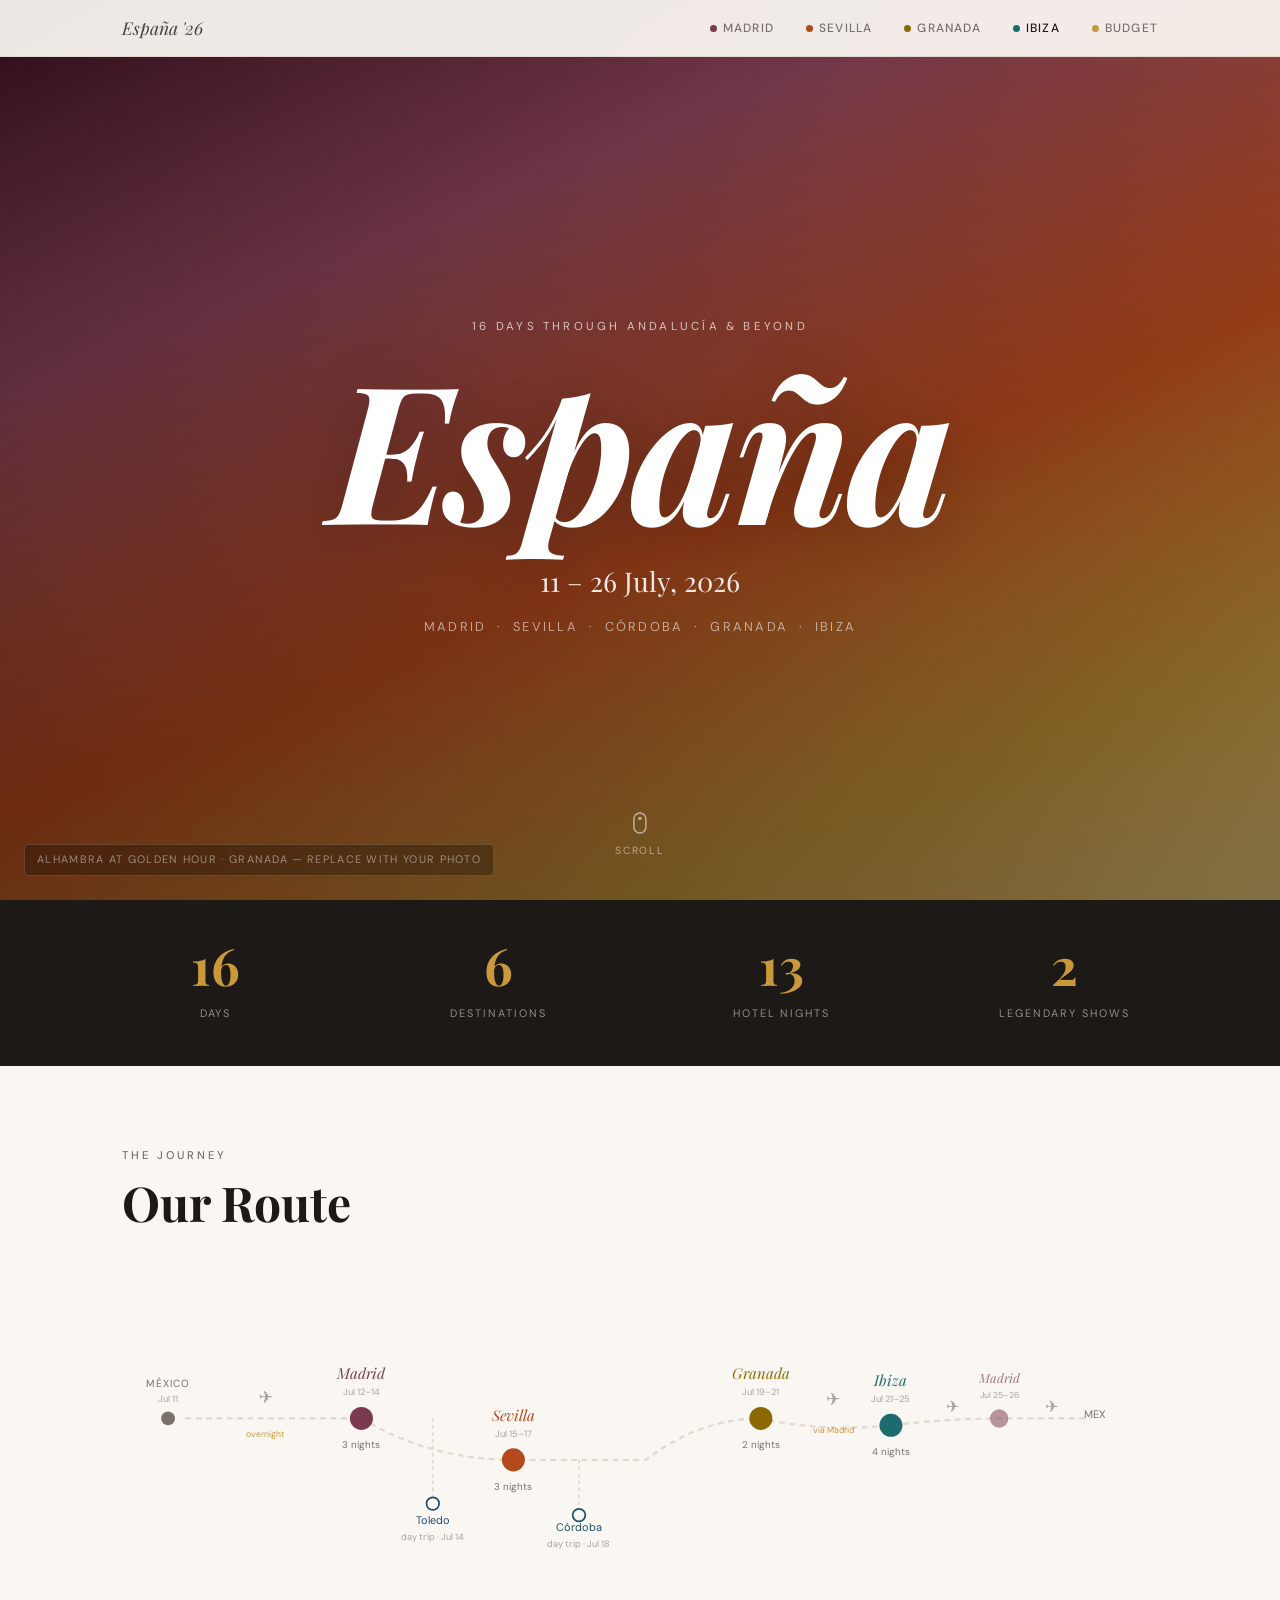
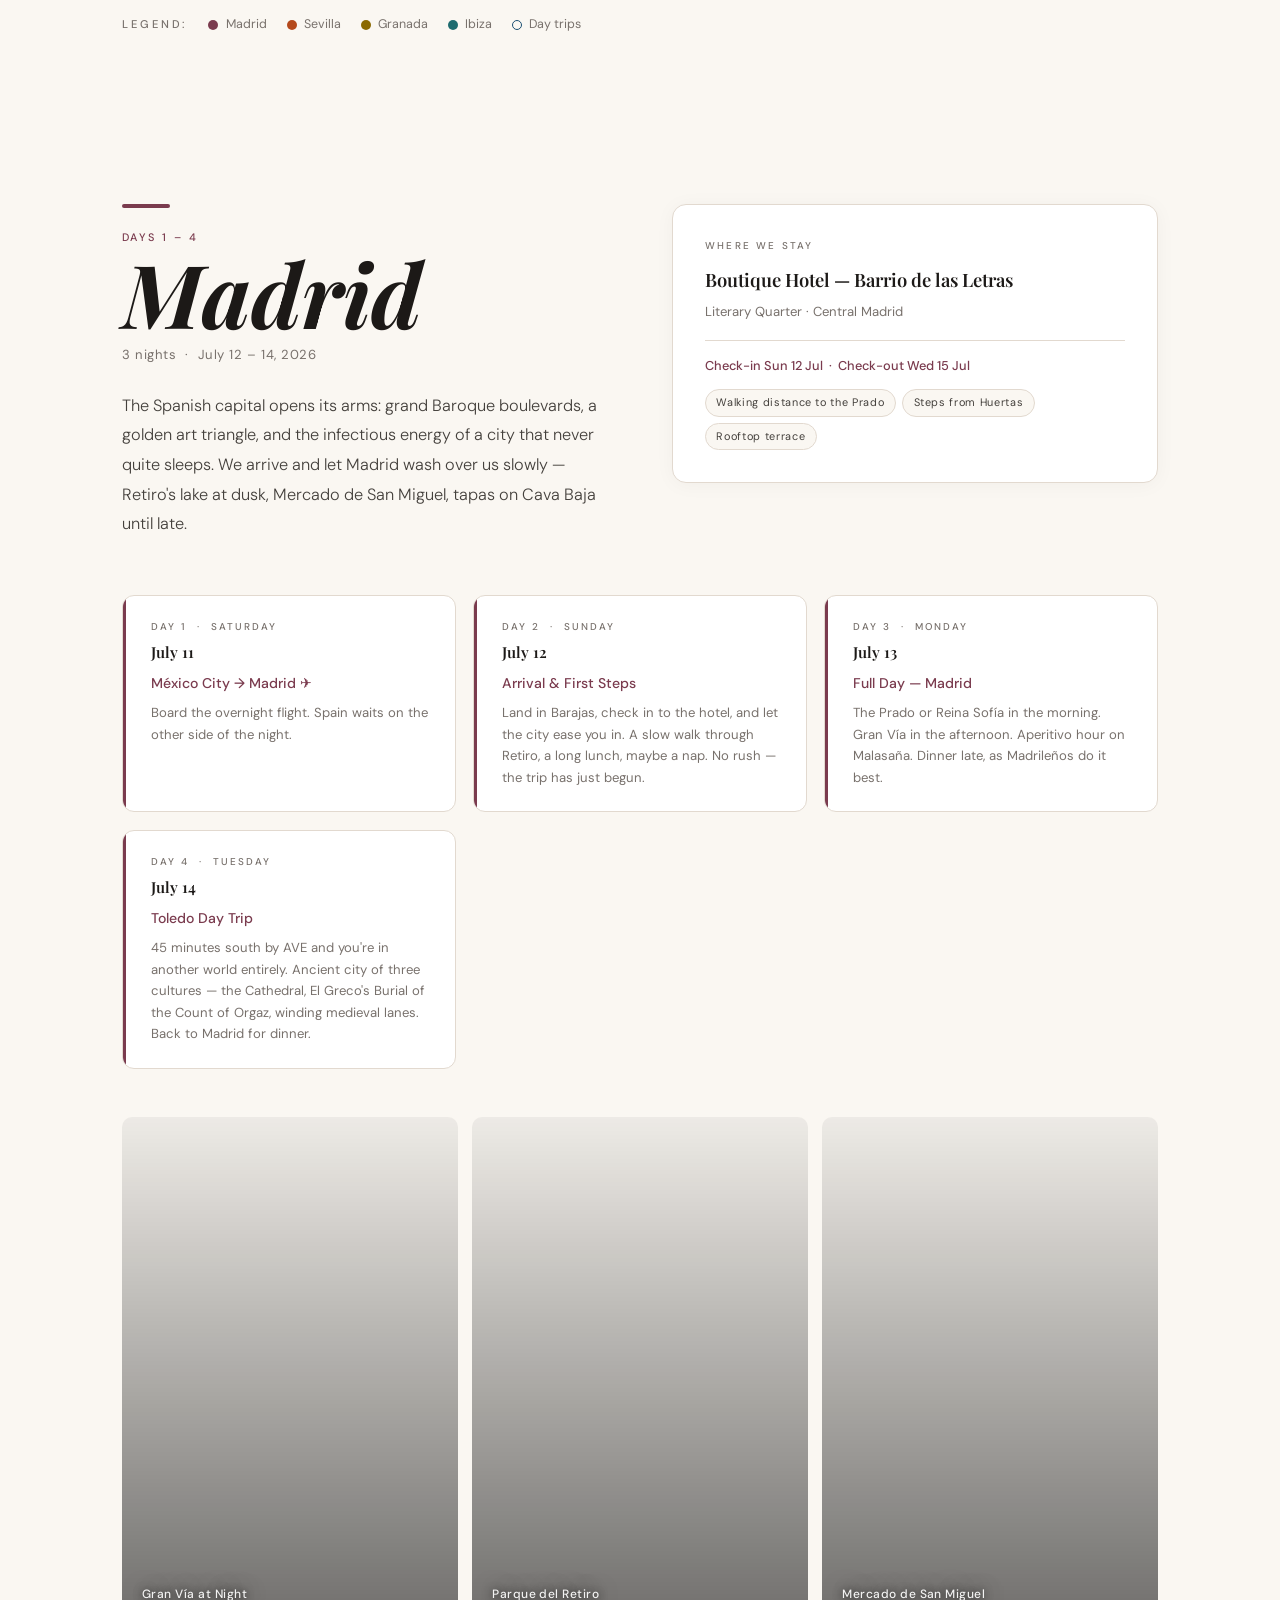
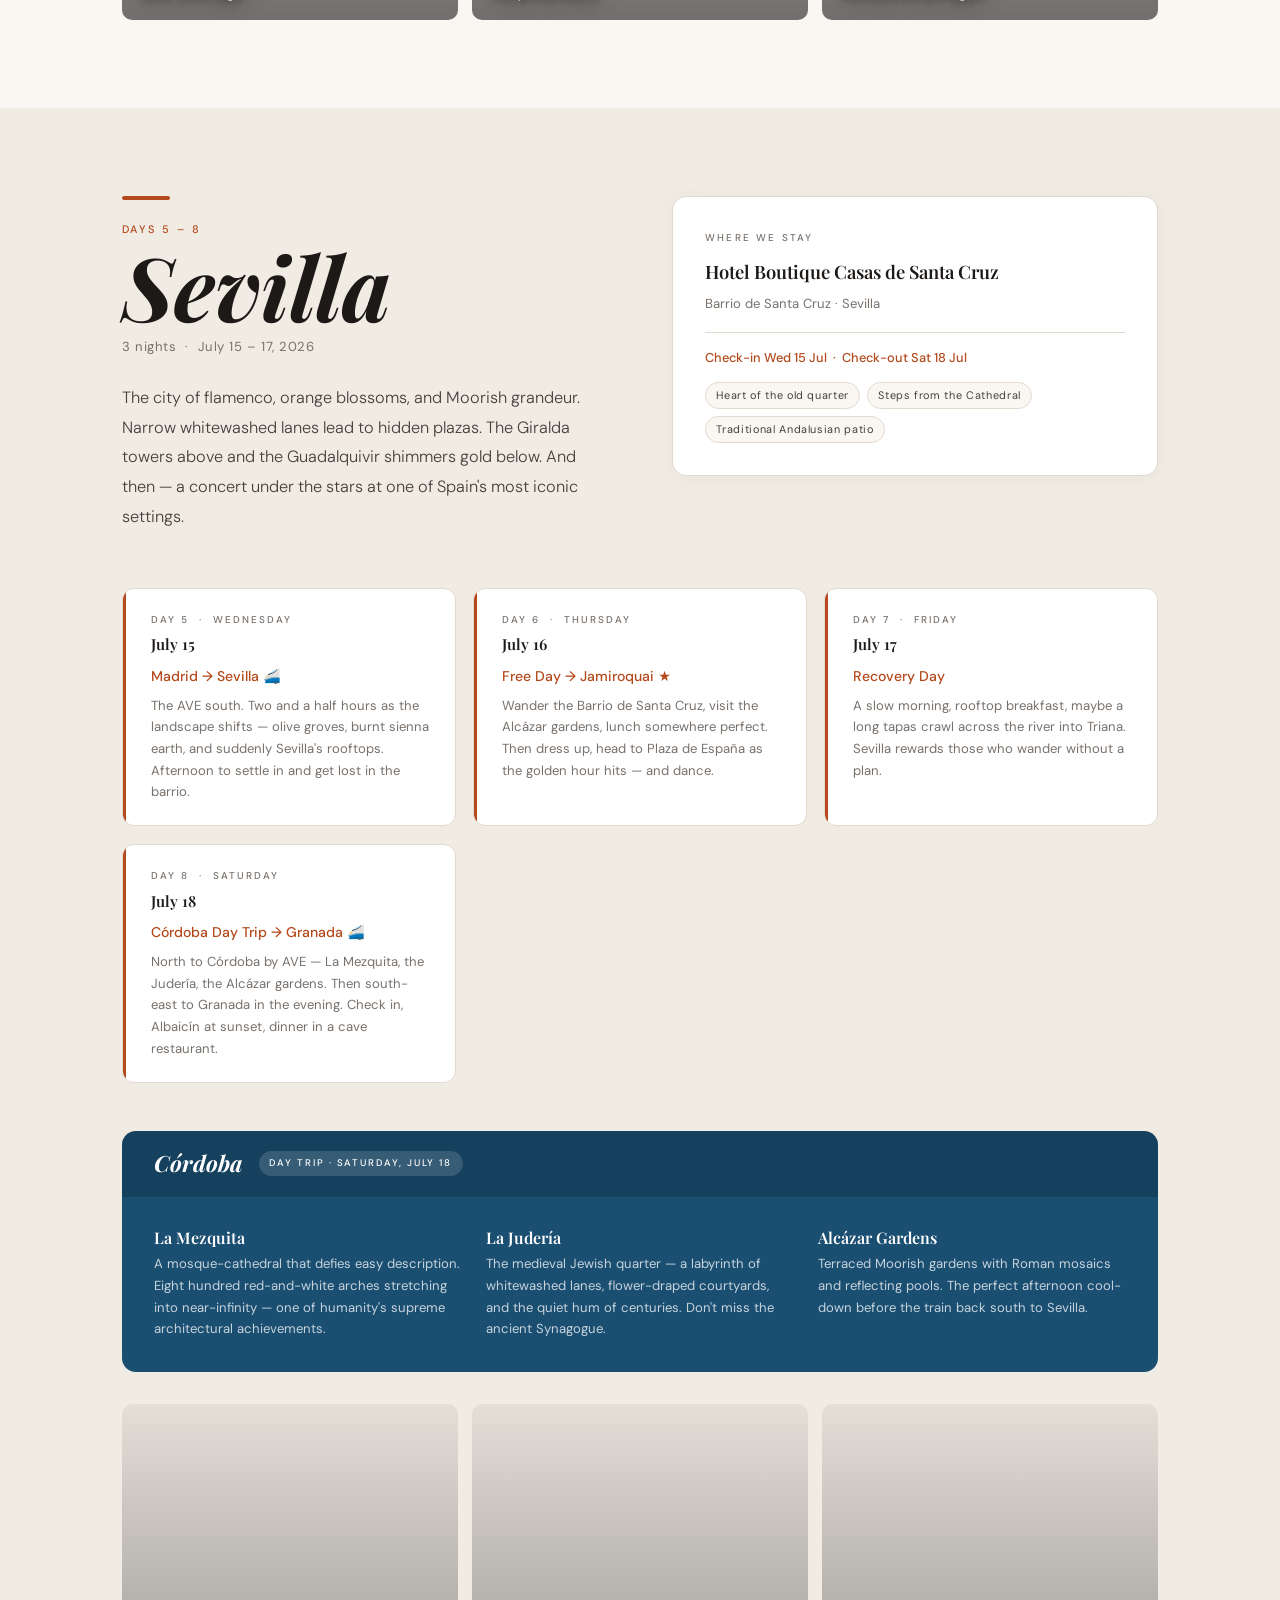
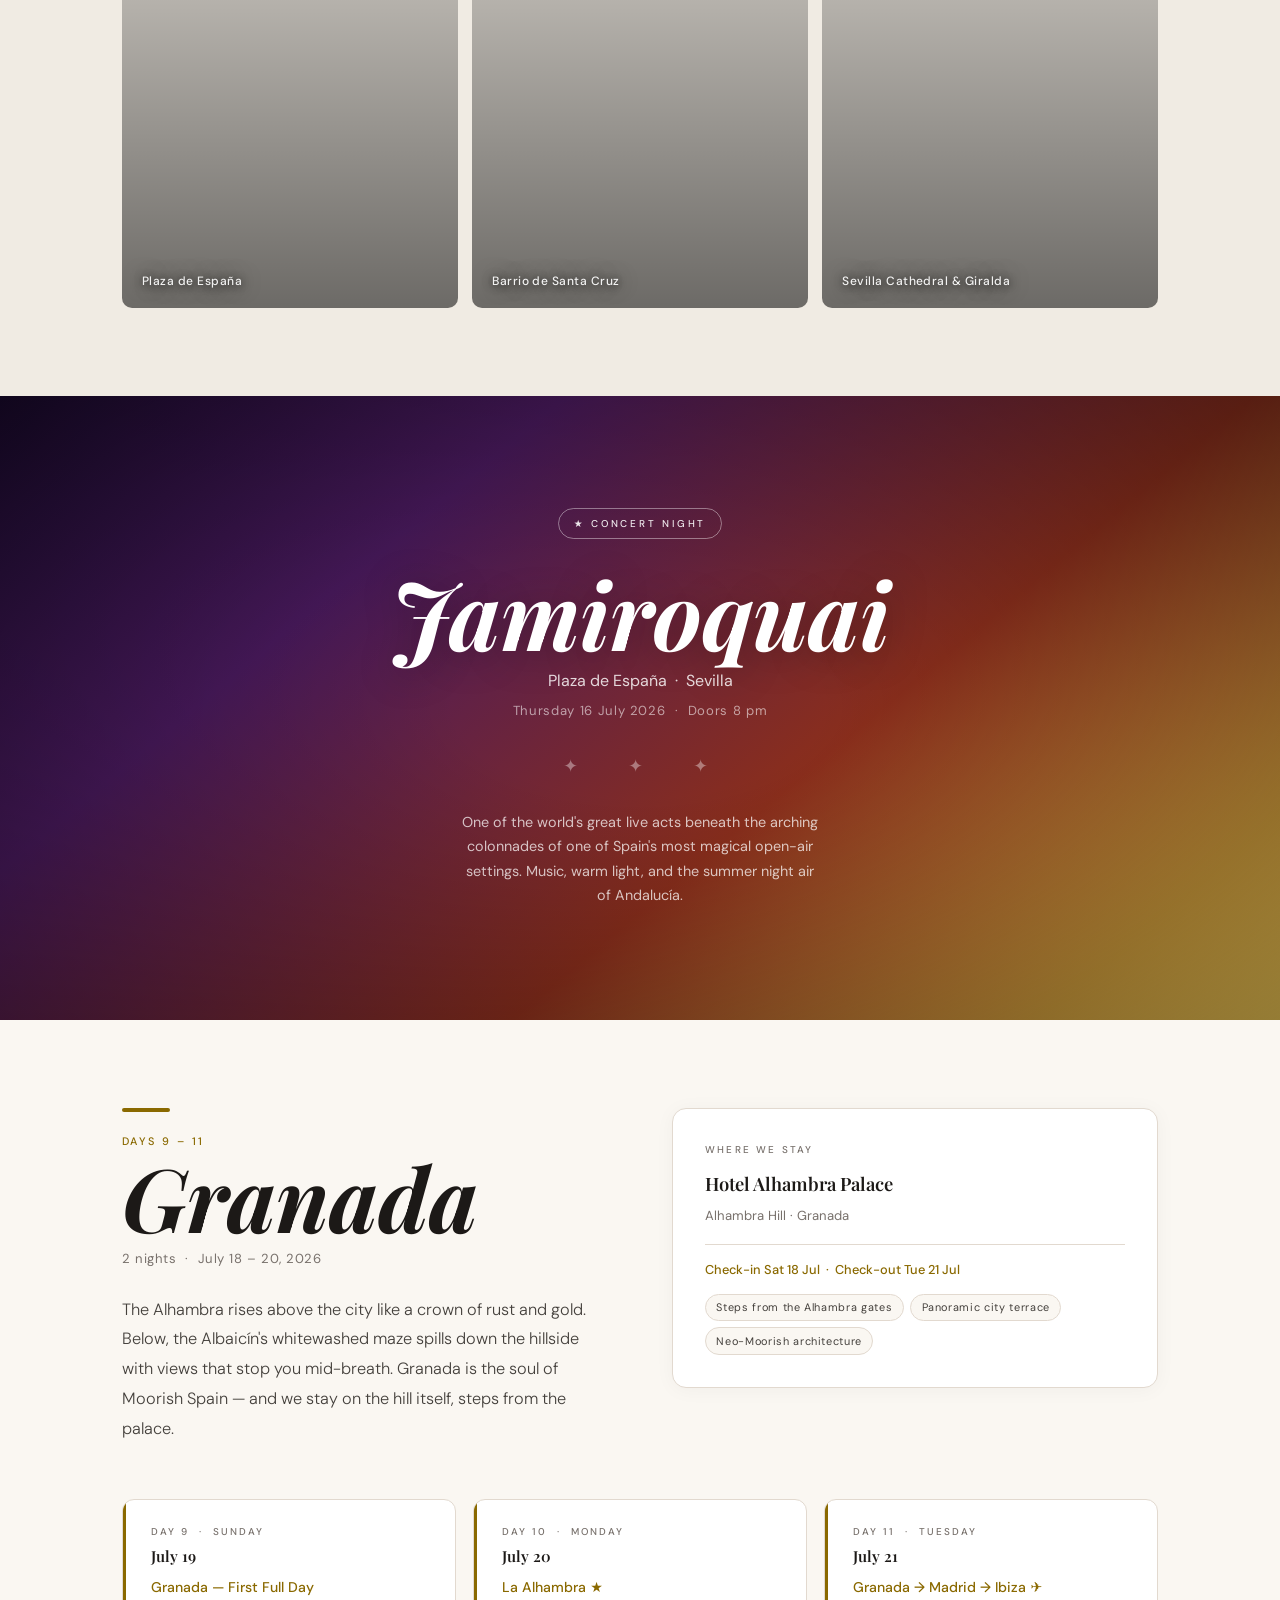
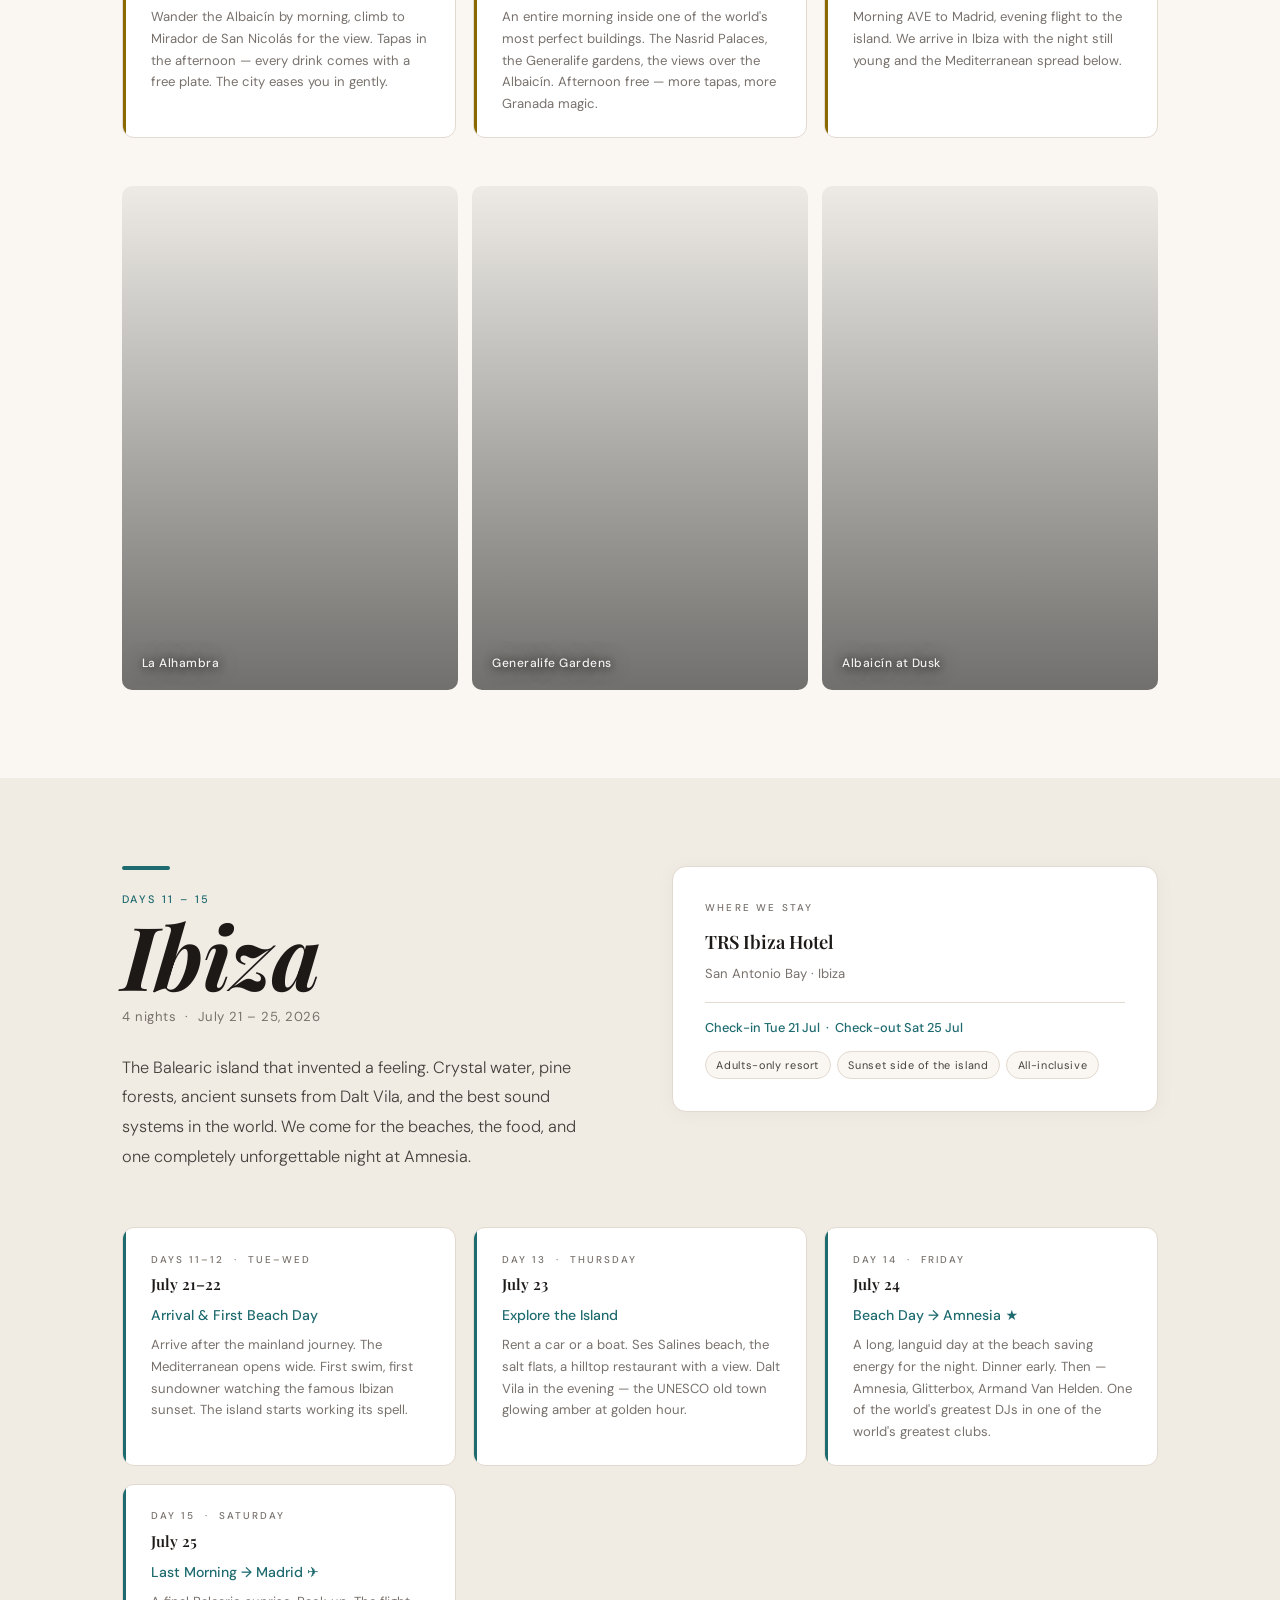
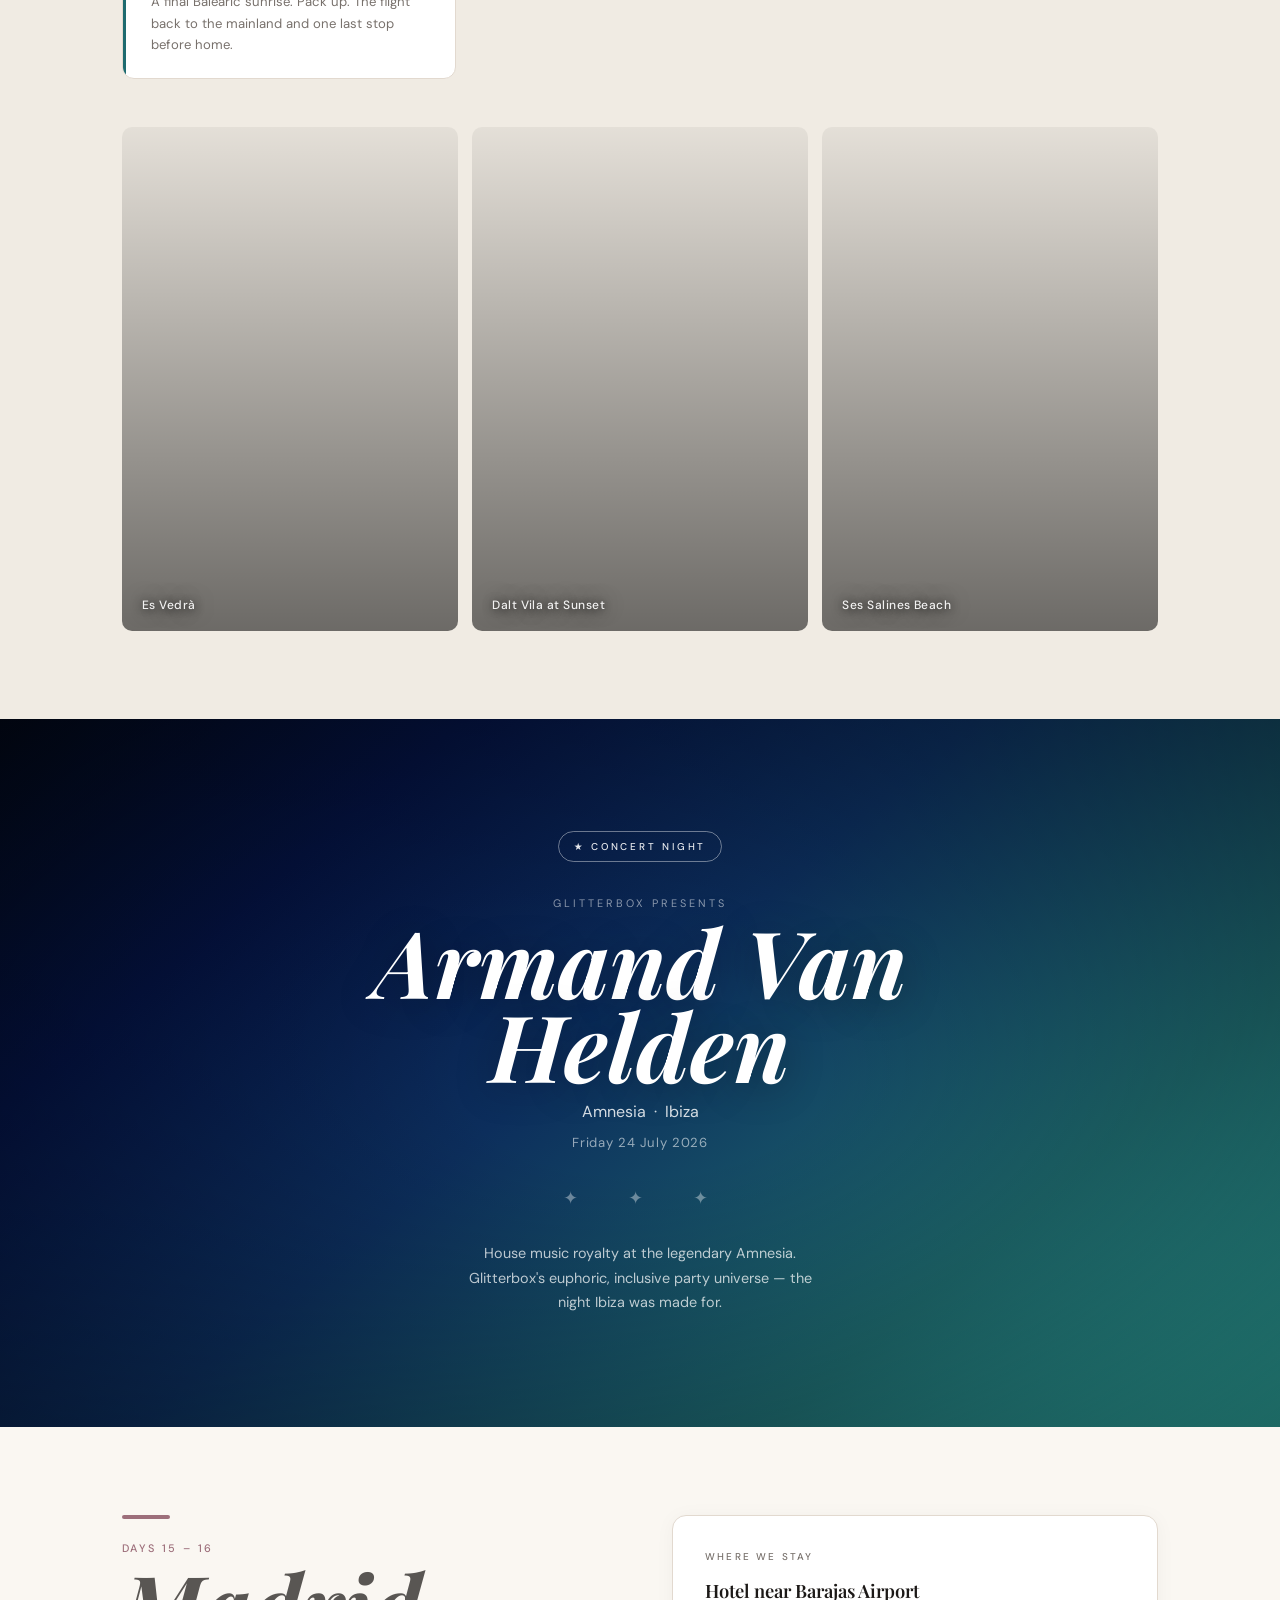
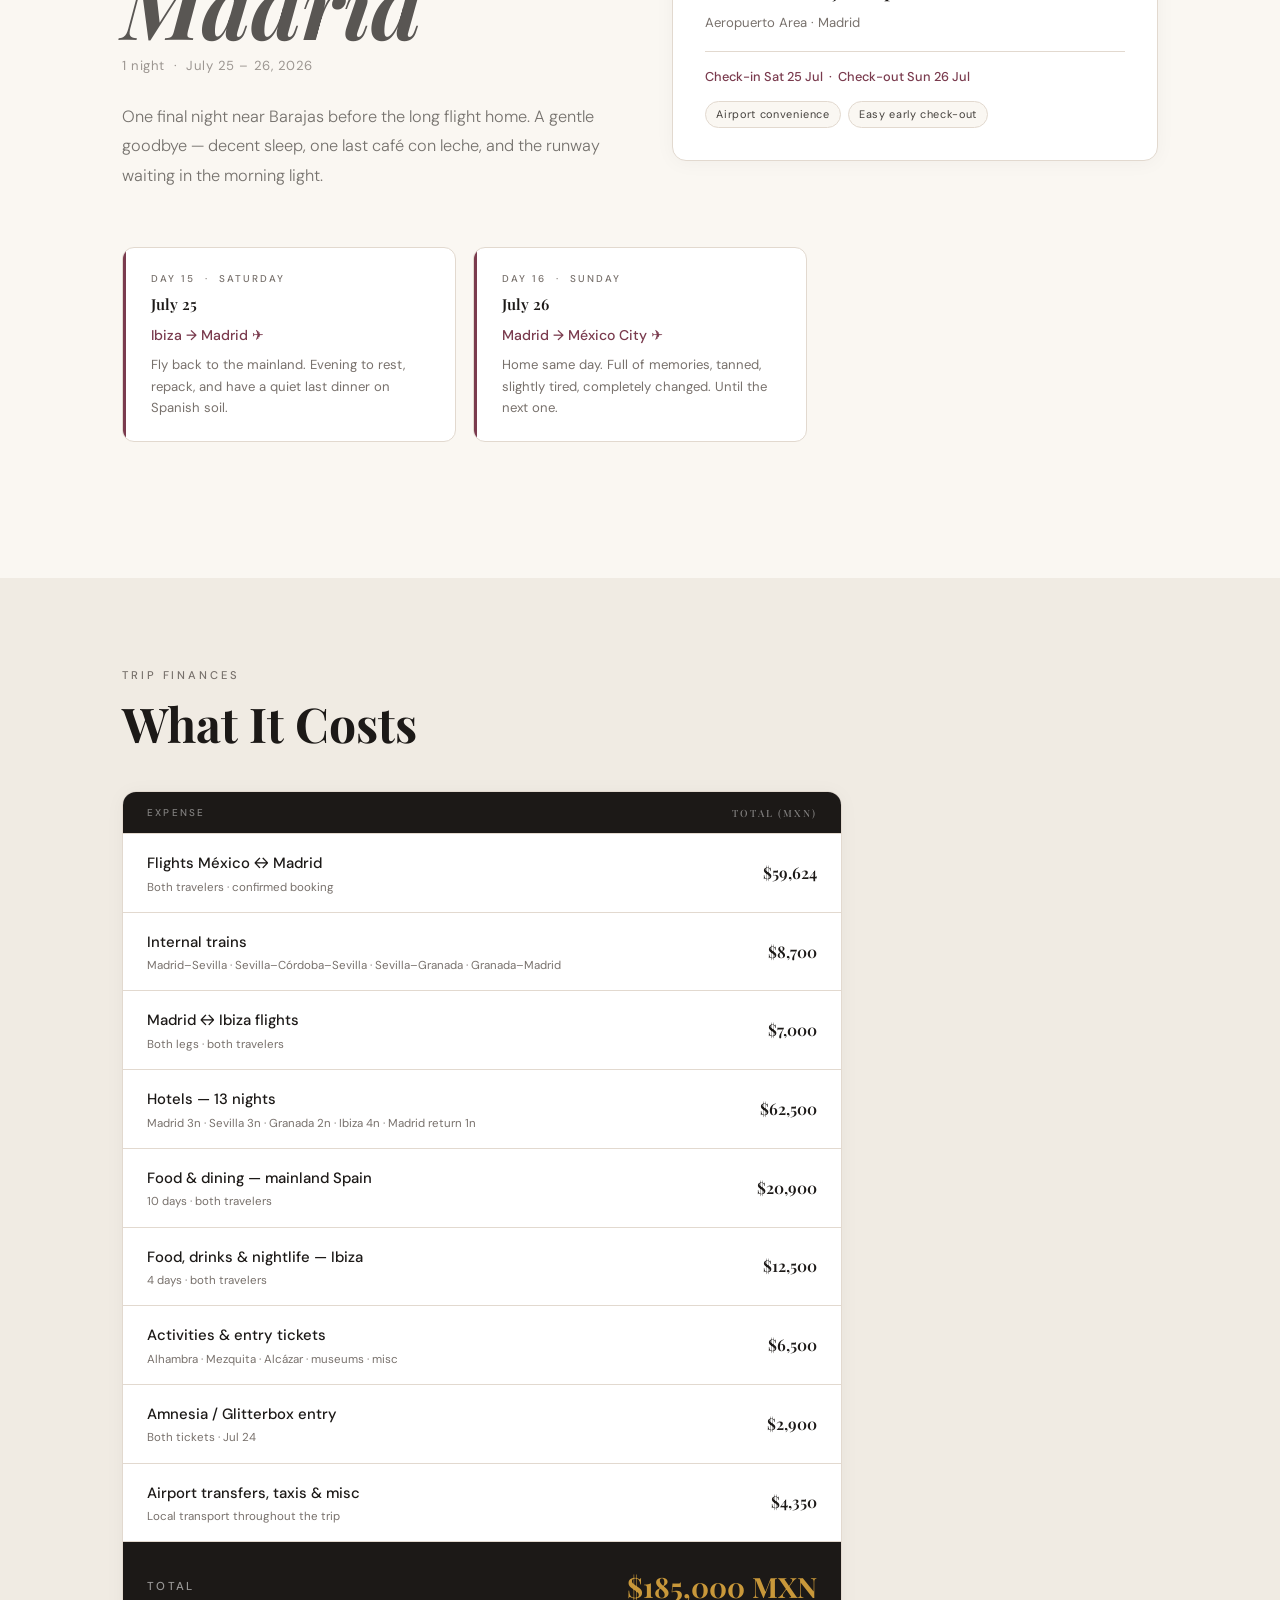
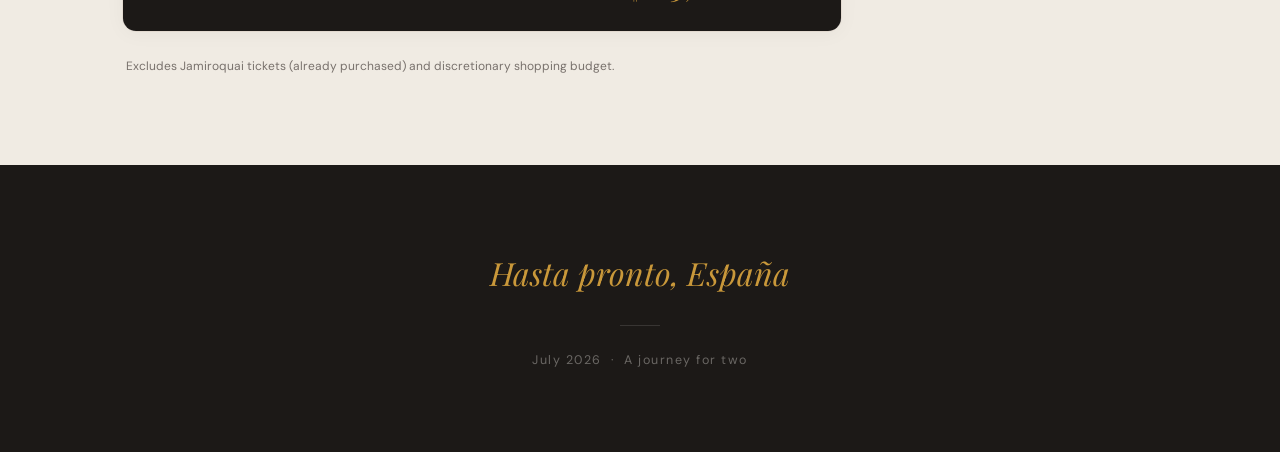
==== commit 978c3e14: "Update Spain trip: 16-day itinerary, real Unsplash photos, budget section ($185k MXN)" ====
--- a/index.html
+++ b/index.html
@@ -302,21 +302,15 @@
       border-radius: 10px; overflow: hidden;
       position: relative; aspect-ratio: 2 / 3;
       display: flex; flex-direction: column;
-      align-items: center; justify-content: center;
-      text-align: center; padding: 1rem;
+      align-items: flex-start; justify-content: flex-end;
+      padding: 1.1rem 1.25rem;
     }
     .photo-lbl {
-      font-size: 0.78rem; font-weight: 500;
+      font-size: 0.75rem; font-weight: 500;
       color: rgba(255,255,255,0.92);
-      text-shadow: 0 1px 4px rgba(0,0,0,0.45);
-      margin-bottom: 0.5rem; letter-spacing: 0.03em;
-    }
-    .replace-badge {
-      font-size: 0.58rem; letter-spacing: 0.14em; text-transform: uppercase;
-      color: rgba(255,255,255,0.65);
-      background: rgba(0,0,0,0.22);
-      padding: 0.2rem 0.55rem; border-radius: 3px;
-      border: 1px solid rgba(255,255,255,0.25);
+      text-shadow: 0 1px 8px rgba(0,0,0,0.8), 0 0 20px rgba(0,0,0,0.5);
+      letter-spacing: 0.04em; line-height: 1.3;
+      position: relative; z-index: 1;
     }
 
     /* ─── HIGHLIGHT CARDS (concerts) ─── */
@@ -420,6 +414,60 @@
       content: ''; flex: 1; height: 1px; background: var(--cream-dark);
     }
     .orn-rule span { color: var(--gold); font-size: 0.9rem; }
+
+    /* ─── BUDGET ─── */
+    .budget-grid {
+      max-width: 720px;
+      border: 1px solid var(--cream-dark);
+      border-radius: 14px;
+      overflow: hidden;
+      background: var(--white);
+      box-shadow: 0 2px 20px rgba(0,0,0,0.04);
+      margin-bottom: 1.5rem;
+    }
+    .budget-row {
+      display: flex; justify-content: space-between; align-items: center;
+      padding: 1rem 1.5rem;
+      border-bottom: 1px solid var(--cream-dark);
+      gap: 1rem;
+    }
+    .budget-row:last-child { border-bottom: none; }
+    .budget-row--header {
+      background: var(--ink); padding: 0.75rem 1.5rem;
+    }
+    .budget-row--header .budget-cat {
+      font-size: 0.62rem; letter-spacing: 0.22em; text-transform: uppercase;
+      color: rgba(255,255,255,0.45); font-weight: 500;
+    }
+    .budget-row--header .budget-amt {
+      font-size: 0.62rem; letter-spacing: 0.22em; text-transform: uppercase;
+      color: rgba(255,255,255,0.45); font-weight: 500;
+    }
+    .budget-item {
+      font-weight: 500; font-size: 0.93rem; color: var(--ink); margin-bottom: 0.15rem;
+    }
+    .budget-note {
+      font-size: 0.72rem; color: var(--ink-light); line-height: 1.5;
+    }
+    .budget-amt {
+      font-family: var(--serif); font-size: 1rem; font-weight: 600;
+      color: var(--ink); white-space: nowrap; flex-shrink: 0;
+    }
+    .budget-row--total {
+      background: var(--ink); padding: 1.25rem 1.5rem;
+    }
+    .budget-total-lbl {
+      font-size: 0.72rem; letter-spacing: 0.2em; text-transform: uppercase;
+      color: rgba(255,255,255,0.55); font-weight: 500;
+    }
+    .budget-total-amt {
+      font-family: var(--serif); font-size: 1.75rem; font-weight: 700;
+      color: var(--gold); white-space: nowrap;
+    }
+    .budget-disclaimer {
+      font-size: 0.75rem; color: var(--ink-light);
+      max-width: 720px; padding: 0 0.25rem;
+    }
 
     /* ─── MISC ─── */
     .mt-2 { margin-top: 2rem; }
@@ -439,6 +487,7 @@
       <li><a href="#sevilla"><span class="nav-dot" style="background:var(--c-sevilla)"></span>Sevilla</a></li>
       <li><a href="#granada"><span class="nav-dot" style="background:var(--c-granada)"></span>Granada</a></li>
       <li><a href="#ibiza"><span class="nav-dot" style="background:var(--c-ibiza)"></span>Ibiza</a></li>
+      <li><a href="#budget"><span class="nav-dot" style="background:var(--gold)"></span>Budget</a></li>
     </ul>
   </div>
 </nav>
@@ -454,9 +503,9 @@
   <div class="hero-overlay"></div>
 
   <div class="hero-content">
-    <p class="hero-eyebrow">17 days through Andalucía &amp; beyond</p>
+    <p class="hero-eyebrow">16 days through Andalucía &amp; beyond</p>
     <h1 class="hero-title">España</h1>
-    <p class="hero-dates">11 – 27 July, 2026</p>
+    <p class="hero-dates">11 – 26 July, 2026</p>
     <p class="hero-sub">Madrid &nbsp;·&nbsp; Sevilla &nbsp;·&nbsp; Córdoba &nbsp;·&nbsp; Granada &nbsp;·&nbsp; Ibiza</p>
   </div>
 
@@ -474,7 +523,7 @@
 ══════════════════════════════════════ -->
 <div class="stats">
   <div class="stats-grid">
-    <div><span class="stat-n">17</span><span class="stat-l">Days</span></div>
+    <div><span class="stat-n">16</span><span class="stat-l">Days</span></div>
     <div><span class="stat-n">6</span><span class="stat-l">Destinations</span></div>
     <div><span class="stat-n">13</span><span class="stat-l">Hotel Nights</span></div>
     <div><span class="stat-n">2</span><span class="stat-l">Legendary Shows</span></div>
@@ -543,7 +592,7 @@
         <text x="340" y="124" text-anchor="middle"
               font-family="Playfair Display, serif" font-size="13" fill="#B4491C" font-style="italic">Sevilla</text>
         <text x="340" y="138" text-anchor="middle"
-              font-family="DM Sans, sans-serif" font-size="8" fill="#A8A29E">Jul 15–18</text>
+              font-family="DM Sans, sans-serif" font-size="8" fill="#A8A29E">Jul 15–17</text>
         <text x="340" y="184" text-anchor="middle"
               font-family="DM Sans, sans-serif" font-size="8.5" fill="#78716C">3 nights</text>
 
@@ -678,17 +727,14 @@
 
     <!-- Photos -->
     <div class="photos">
-      <div class="photo fade" style="background: linear-gradient(145deg, #4C1828, #9E4F6A)">
+      <div class="photo fade" style="background: linear-gradient(to bottom, rgba(0,0,0,0.05), rgba(0,0,0,0.55)), url('https://images.unsplash.com/photo-vKVc9oFmDjM?auto=format&fit=crop&w=600&h=900&q=80') center/cover no-repeat">
         <p class="photo-lbl">Gran Vía at Night</p>
-        <span class="replace-badge">Replace me</span>
-      </div>
-      <div class="photo fade" style="background: linear-gradient(145deg, #7A3B4E, #C47090)">
+      </div>
+      <div class="photo fade" style="background: linear-gradient(to bottom, rgba(0,0,0,0.05), rgba(0,0,0,0.55)), url('https://images.unsplash.com/photo-yD9rlSBT9Eo?auto=format&fit=crop&w=600&h=900&q=80') center/cover no-repeat">
         <p class="photo-lbl">Parque del Retiro</p>
-        <span class="replace-badge">Replace me</span>
-      </div>
-      <div class="photo fade" style="background: linear-gradient(145deg, #3E0E20, #7A3B4E)">
+      </div>
+      <div class="photo fade" style="background: linear-gradient(to bottom, rgba(0,0,0,0.05), rgba(0,0,0,0.55)), url('https://images.unsplash.com/photo-j_eSrickVd4?auto=format&fit=crop&w=600&h=900&q=80') center/cover no-repeat">
         <p class="photo-lbl">Mercado de San Miguel</p>
-        <span class="replace-badge">Replace me</span>
       </div>
     </div>
 
@@ -707,7 +753,7 @@
         <div class="city-bar"></div>
         <p class="city-tag">Days 5 – 8</p>
         <h2 class="city-name">Sevilla</h2>
-        <p class="city-nights">3 nights &nbsp;·&nbsp; July 15 – 18, 2026</p>
+        <p class="city-nights">3 nights &nbsp;·&nbsp; July 15 – 17, 2026</p>
         <p class="city-desc">The city of flamenco, orange blossoms, and Moorish grandeur. Narrow whitewashed lanes lead to hidden plazas. The Giralda towers above and the Guadalquivir shimmers gold below. And then — a concert under the stars at one of Spain's most iconic settings.</p>
       </div>
       <div class="hotel fade">
@@ -715,7 +761,7 @@
         <p class="hotel-name">Hotel Boutique Casas de Santa Cruz</p>
         <p class="hotel-loc">Barrio de Santa Cruz · Sevilla</p>
         <hr class="thin">
-        <p class="hotel-dates">Check-in Wed 15 Jul &nbsp;·&nbsp; Check-out Sun 19 Jul</p>
+        <p class="hotel-dates">Check-in Wed 15 Jul &nbsp;·&nbsp; Check-out Sat 18 Jul</p>
         <div class="hotel-tags">
           <span class="htag">Heart of the old quarter</span>
           <span class="htag">Steps from the Cathedral</span>
@@ -747,8 +793,8 @@
       <div class="day fade">
         <p class="day-n">Day 8 &nbsp;·&nbsp; Saturday</p>
         <p class="day-d">July 18</p>
-        <p class="day-ttl">Córdoba Day Trip 🏛</p>
-        <p class="day-txt">45 minutes north by AVE. La Mezquita, the Judería, the Alcázar gardens — Córdoba packs centuries into one extraordinary day. Back to Sevilla for a last dinner.</p>
+        <p class="day-ttl">Córdoba Day Trip → Granada 🚄</p>
+        <p class="day-txt">North to Córdoba by AVE — La Mezquita, the Judería, the Alcázar gardens. Then south-east to Granada in the evening. Check in, Albaicín at sunset, dinner in a cave restaurant.</p>
       </div>
     </div>
 
@@ -776,17 +822,14 @@
 
     <!-- Photos -->
     <div class="photos mt-2">
-      <div class="photo fade" style="background: linear-gradient(145deg, #7A2010, #D4643A)">
+      <div class="photo fade" style="background: linear-gradient(to bottom, rgba(0,0,0,0.05), rgba(0,0,0,0.55)), url('https://images.unsplash.com/photo-4HWBIUH9yRM?auto=format&fit=crop&w=600&h=900&q=80') center/cover no-repeat">
         <p class="photo-lbl">Plaza de España</p>
-        <span class="replace-badge">Replace me</span>
-      </div>
-      <div class="photo fade" style="background: linear-gradient(145deg, #B4491C, #E8844A)">
+      </div>
+      <div class="photo fade" style="background: linear-gradient(to bottom, rgba(0,0,0,0.05), rgba(0,0,0,0.55)), url('https://images.unsplash.com/photo-zEs2vWTDEGI?auto=format&fit=crop&w=600&h=900&q=80') center/cover no-repeat">
         <p class="photo-lbl">Barrio de Santa Cruz</p>
-        <span class="replace-badge">Replace me</span>
-      </div>
-      <div class="photo fade" style="background: linear-gradient(145deg, #8A2E10, #C44A20)">
+      </div>
+      <div class="photo fade" style="background: linear-gradient(to bottom, rgba(0,0,0,0.05), rgba(0,0,0,0.55)), url('https://images.unsplash.com/photo-8K6nHmxU70k?auto=format&fit=crop&w=600&h=900&q=80') center/cover no-repeat">
         <p class="photo-lbl">Sevilla Cathedral &amp; Giralda</p>
-        <span class="replace-badge">Replace me</span>
       </div>
     </div>
 
@@ -824,7 +867,7 @@
         <div class="city-bar"></div>
         <p class="city-tag">Days 9 – 11</p>
         <h2 class="city-name">Granada</h2>
-        <p class="city-nights">2 nights &nbsp;·&nbsp; July 19 – 21, 2026</p>
+        <p class="city-nights">2 nights &nbsp;·&nbsp; July 18 – 20, 2026</p>
         <p class="city-desc">The Alhambra rises above the city like a crown of rust and gold. Below, the Albaicín's whitewashed maze spills down the hillside with views that stop you mid-breath. Granada is the soul of Moorish Spain — and we stay on the hill itself, steps from the palace.</p>
       </div>
       <div class="hotel fade">
@@ -832,7 +875,7 @@
         <p class="hotel-name">Hotel Alhambra Palace</p>
         <p class="hotel-loc">Alhambra Hill · Granada</p>
         <hr class="thin">
-        <p class="hotel-dates">Check-in Sun 19 Jul &nbsp;·&nbsp; Check-out Tue 21 Jul</p>
+        <p class="hotel-dates">Check-in Sat 18 Jul &nbsp;·&nbsp; Check-out Tue 21 Jul</p>
         <div class="hotel-tags">
           <span class="htag">Steps from the Alhambra gates</span>
           <span class="htag">Panoramic city terrace</span>
@@ -846,36 +889,33 @@
       <div class="day fade">
         <p class="day-n">Day 9 &nbsp;·&nbsp; Sunday</p>
         <p class="day-d">July 19</p>
-        <p class="day-ttl">Sevilla → Granada 🚄</p>
-        <p class="day-txt">East through the Sierra Nevada foothills. Arrive by midday, settle into the hotel on the Alhambra hill. The Albaicín at sunset, dinner in a cave restaurant.</p>
+        <p class="day-ttl">Granada — First Full Day</p>
+        <p class="day-txt">Wander the Albaicín by morning, climb to Mirador de San Nicolás for the view. Tapas in the afternoon — every drink comes with a free plate. The city eases you in gently.</p>
       </div>
       <div class="day fade">
         <p class="day-n">Day 10 &nbsp;·&nbsp; Monday</p>
         <p class="day-d">July 20</p>
         <p class="day-ttl">La Alhambra ★</p>
-        <p class="day-txt">An entire morning inside one of the world's most perfect buildings. The Nasrid Palaces, the Generalife gardens, the views over the Albaicín. Afternoon free — tapas bars that give you a free drink with every order.</p>
+        <p class="day-txt">An entire morning inside one of the world's most perfect buildings. The Nasrid Palaces, the Generalife gardens, the views over the Albaicín. Afternoon free — more tapas, more Granada magic.</p>
       </div>
       <div class="day fade">
         <p class="day-n">Day 11 &nbsp;·&nbsp; Tuesday</p>
         <p class="day-d">July 21</p>
         <p class="day-ttl">Granada → Madrid → Ibiza ✈</p>
-        <p class="day-txt">Early AVE back to Madrid, then an evening flight west to the island. We arrive in Ibiza with the night still young and the Mediterranean spread below.</p>
+        <p class="day-txt">Morning AVE to Madrid, evening flight to the island. We arrive in Ibiza with the night still young and the Mediterranean spread below.</p>
       </div>
     </div>
 
     <!-- Photos -->
     <div class="photos">
-      <div class="photo fade" style="background: linear-gradient(145deg, #4A2800, #A07400)">
+      <div class="photo fade" style="background: linear-gradient(to bottom, rgba(0,0,0,0.05), rgba(0,0,0,0.55)), url('https://images.unsplash.com/photo-fJgrq86poVo?auto=format&fit=crop&w=600&h=900&q=80') center/cover no-repeat">
         <p class="photo-lbl">La Alhambra</p>
-        <span class="replace-badge">Replace me</span>
-      </div>
-      <div class="photo fade" style="background: linear-gradient(145deg, #8A6900, #D4A827)">
+      </div>
+      <div class="photo fade" style="background: linear-gradient(to bottom, rgba(0,0,0,0.05), rgba(0,0,0,0.55)), url('https://images.unsplash.com/photo-di_YbOIqnIE?auto=format&fit=crop&w=600&h=900&q=80') center/cover no-repeat">
         <p class="photo-lbl">Generalife Gardens</p>
-        <span class="replace-badge">Replace me</span>
-      </div>
-      <div class="photo fade" style="background: linear-gradient(145deg, #6A4800, #A87C10)">
+      </div>
+      <div class="photo fade" style="background: linear-gradient(to bottom, rgba(0,0,0,0.05), rgba(0,0,0,0.55)), url('https://images.unsplash.com/photo-HN9Jf9ICvCo?auto=format&fit=crop&w=600&h=900&q=80') center/cover no-repeat">
         <p class="photo-lbl">Albaicín at Dusk</p>
-        <span class="replace-badge">Replace me</span>
       </div>
     </div>
 
@@ -941,17 +981,14 @@
 
     <!-- Photos -->
     <div class="photos">
-      <div class="photo fade" style="background: linear-gradient(145deg, #0C3E42, #2E9DA2)">
-        <p class="photo-lbl">Es Vedrà Sea View</p>
-        <span class="replace-badge">Replace me</span>
-      </div>
-      <div class="photo fade" style="background: linear-gradient(145deg, #1E6B6F, #52B7BC)">
+      <div class="photo fade" style="background: linear-gradient(to bottom, rgba(0,0,0,0.05), rgba(0,0,0,0.55)), url('https://images.unsplash.com/photo-9j5zI9mKnIQ?auto=format&fit=crop&w=600&h=900&q=80') center/cover no-repeat">
+        <p class="photo-lbl">Es Vedrà</p>
+      </div>
+      <div class="photo fade" style="background: linear-gradient(to bottom, rgba(0,0,0,0.05), rgba(0,0,0,0.55)), url('https://images.unsplash.com/photo-2kAbnnH9pZA?auto=format&fit=crop&w=600&h=900&q=80') center/cover no-repeat">
         <p class="photo-lbl">Dalt Vila at Sunset</p>
-        <span class="replace-badge">Replace me</span>
-      </div>
-      <div class="photo fade" style="background: linear-gradient(145deg, #144A4E, #349AA0)">
+      </div>
+      <div class="photo fade" style="background: linear-gradient(to bottom, rgba(0,0,0,0.05), rgba(0,0,0,0.55)), url('https://images.unsplash.com/photo-YZ8Jc6TiH2A?auto=format&fit=crop&w=600&h=900&q=80') center/cover no-repeat">
         <p class="photo-lbl">Ses Salines Beach</p>
-        <span class="replace-badge">Replace me</span>
       </div>
     </div>
 
@@ -988,10 +1025,10 @@
     <div class="city-top">
       <div style="opacity: 0.72">
         <div class="city-bar"></div>
-        <p class="city-tag">Days 15 – 17</p>
+        <p class="city-tag">Days 15 – 16</p>
         <h2 class="city-name">Madrid</h2>
         <p class="city-nights">1 night &nbsp;·&nbsp; July 25 – 26, 2026</p>
-        <p class="city-desc">One final night in the Spanish capital before the long flight home. A gentle goodbye — decent sleep near Barajas, one last café con leche, and the runway waiting in the morning light.</p>
+        <p class="city-desc">One final night near Barajas before the long flight home. A gentle goodbye — decent sleep, one last café con leche, and the runway waiting in the morning light.</p>
       </div>
       <div class="hotel fade">
         <p class="hotel-label">Where we stay</p>
@@ -1017,17 +1054,101 @@
       <div class="day fade">
         <p class="day-n">Day 16 &nbsp;·&nbsp; Sunday</p>
         <p class="day-d">July 26</p>
-        <p class="day-ttl">Recovery near Barajas</p>
-        <p class="day-txt">A gentle final day. Maybe one last museum, one last plate of jamón. The countdown to departure begins.</p>
-      </div>
-      <div class="day fade">
-        <p class="day-n">Day 17 &nbsp;·&nbsp; Monday</p>
-        <p class="day-d">July 27</p>
         <p class="day-ttl">Madrid → México City ✈</p>
-        <p class="day-txt">Home. Full of memories, tanned, slightly tired, completely changed. Until the next one.</p>
-      </div>
-    </div>
-
+        <p class="day-txt">Home same day. Full of memories, tanned, slightly tired, completely changed. Until the next one.</p>
+      </div>
+    </div>
+
+  </div>
+</section>
+
+
+<!-- ══════════════════════════════════════
+     BUDGET
+══════════════════════════════════════ -->
+<section class="city-sec alt" id="budget">
+  <div class="wrap">
+    <p class="eyebrow fade">Trip Finances</p>
+    <h2 class="route-title fade" style="margin-bottom:2.5rem">What It Costs</h2>
+
+    <div class="budget-grid fade">
+
+      <div class="budget-row budget-row--header">
+        <span class="budget-cat">Expense</span>
+        <span class="budget-amt">Total (MXN)</span>
+      </div>
+
+      <div class="budget-row">
+        <div>
+          <p class="budget-item">Flights México ↔ Madrid</p>
+          <p class="budget-note">Both travelers · confirmed booking</p>
+        </div>
+        <span class="budget-amt">$59,624</span>
+      </div>
+      <div class="budget-row">
+        <div>
+          <p class="budget-item">Internal trains</p>
+          <p class="budget-note">Madrid–Sevilla · Sevilla–Córdoba–Sevilla · Sevilla–Granada · Granada–Madrid</p>
+        </div>
+        <span class="budget-amt">$8,700</span>
+      </div>
+      <div class="budget-row">
+        <div>
+          <p class="budget-item">Madrid ↔ Ibiza flights</p>
+          <p class="budget-note">Both legs · both travelers</p>
+        </div>
+        <span class="budget-amt">$7,000</span>
+      </div>
+      <div class="budget-row">
+        <div>
+          <p class="budget-item">Hotels — 13 nights</p>
+          <p class="budget-note">Madrid 3n · Sevilla 3n · Granada 2n · Ibiza 4n · Madrid return 1n</p>
+        </div>
+        <span class="budget-amt">$62,500</span>
+      </div>
+      <div class="budget-row">
+        <div>
+          <p class="budget-item">Food &amp; dining — mainland Spain</p>
+          <p class="budget-note">10 days · both travelers</p>
+        </div>
+        <span class="budget-amt">$20,900</span>
+      </div>
+      <div class="budget-row">
+        <div>
+          <p class="budget-item">Food, drinks &amp; nightlife — Ibiza</p>
+          <p class="budget-note">4 days · both travelers</p>
+        </div>
+        <span class="budget-amt">$12,500</span>
+      </div>
+      <div class="budget-row">
+        <div>
+          <p class="budget-item">Activities &amp; entry tickets</p>
+          <p class="budget-note">Alhambra · Mezquita · Alcázar · museums · misc</p>
+        </div>
+        <span class="budget-amt">$6,500</span>
+      </div>
+      <div class="budget-row">
+        <div>
+          <p class="budget-item">Amnesia / Glitterbox entry</p>
+          <p class="budget-note">Both tickets · Jul 24</p>
+        </div>
+        <span class="budget-amt">$2,900</span>
+      </div>
+      <div class="budget-row">
+        <div>
+          <p class="budget-item">Airport transfers, taxis &amp; misc</p>
+          <p class="budget-note">Local transport throughout the trip</p>
+        </div>
+        <span class="budget-amt">$4,350</span>
+      </div>
+
+      <div class="budget-row budget-row--total">
+        <span class="budget-total-lbl">Total</span>
+        <span class="budget-total-amt">$185,000 MXN</span>
+      </div>
+    </div>
+
+    <p class="budget-disclaimer fade">Excludes Jamiroquai tickets (already purchased) and discretionary shopping budget.</p>
   </div>
 </section>
 
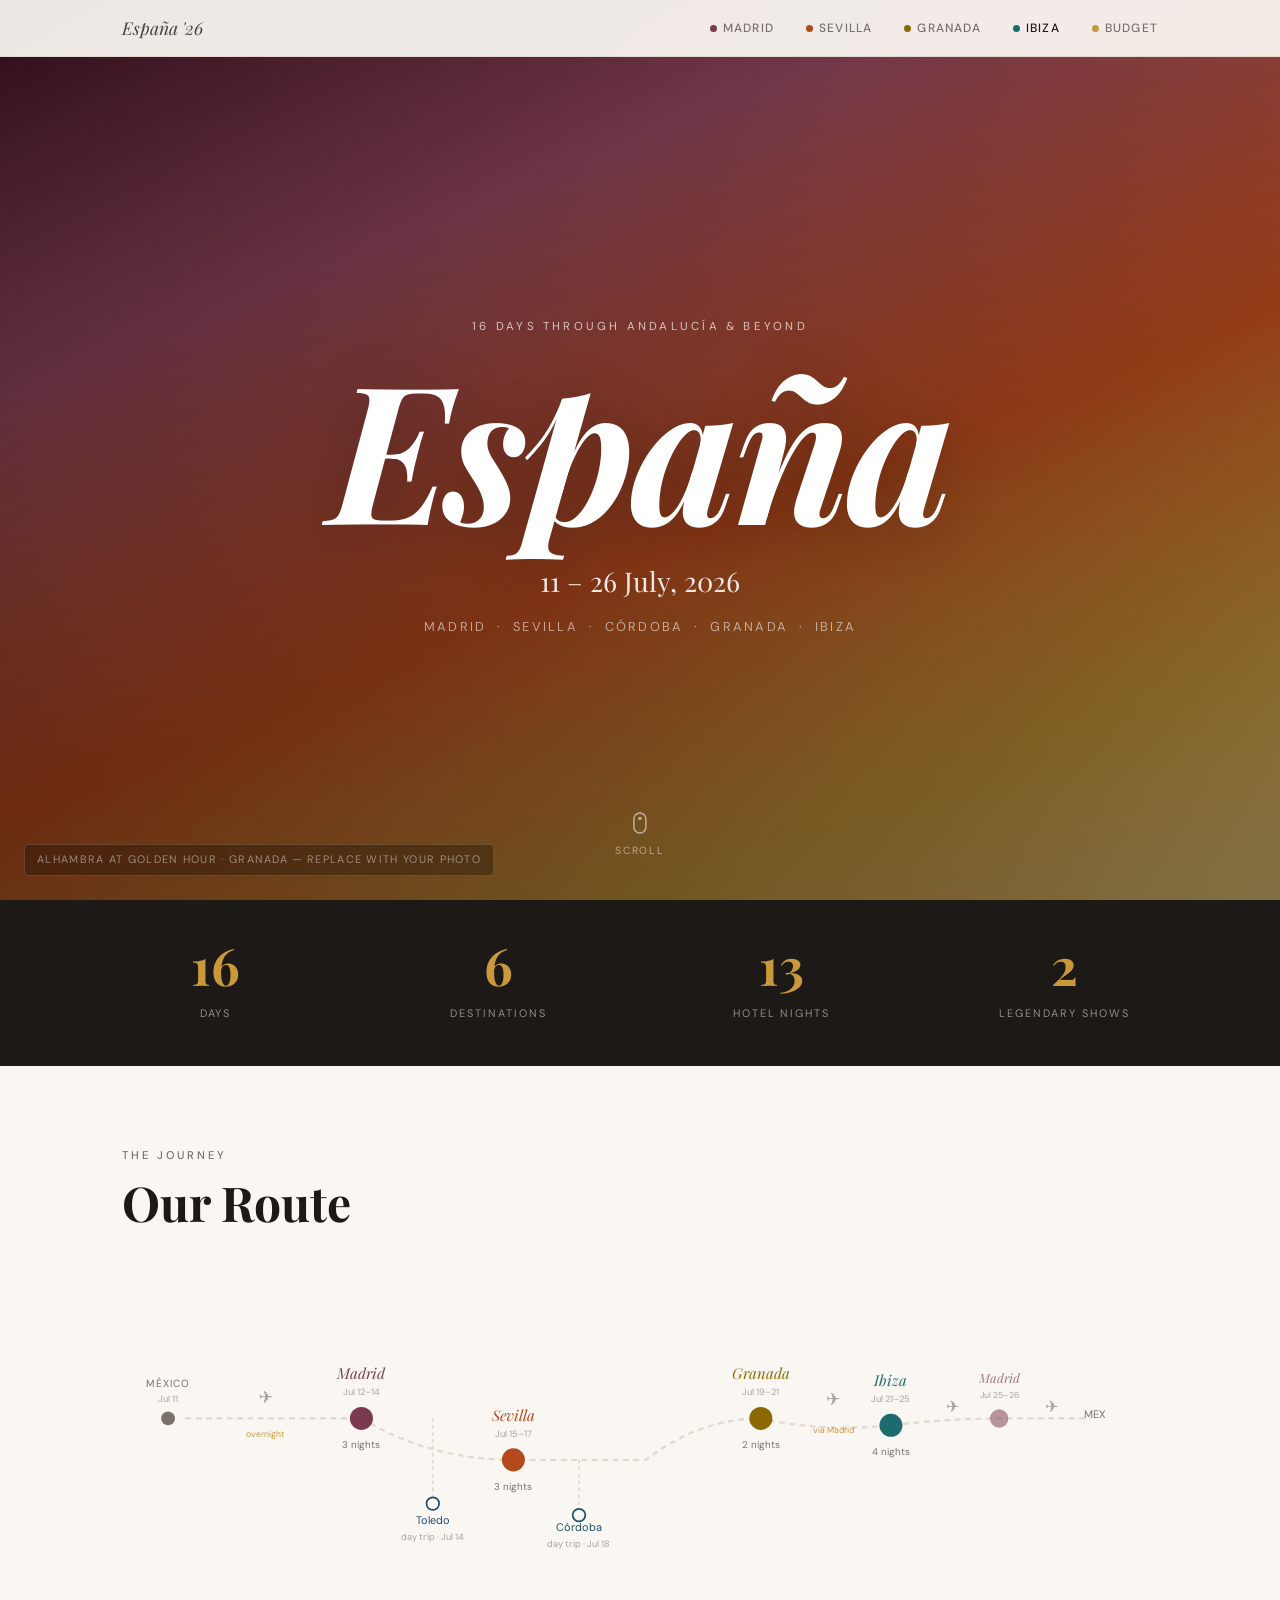
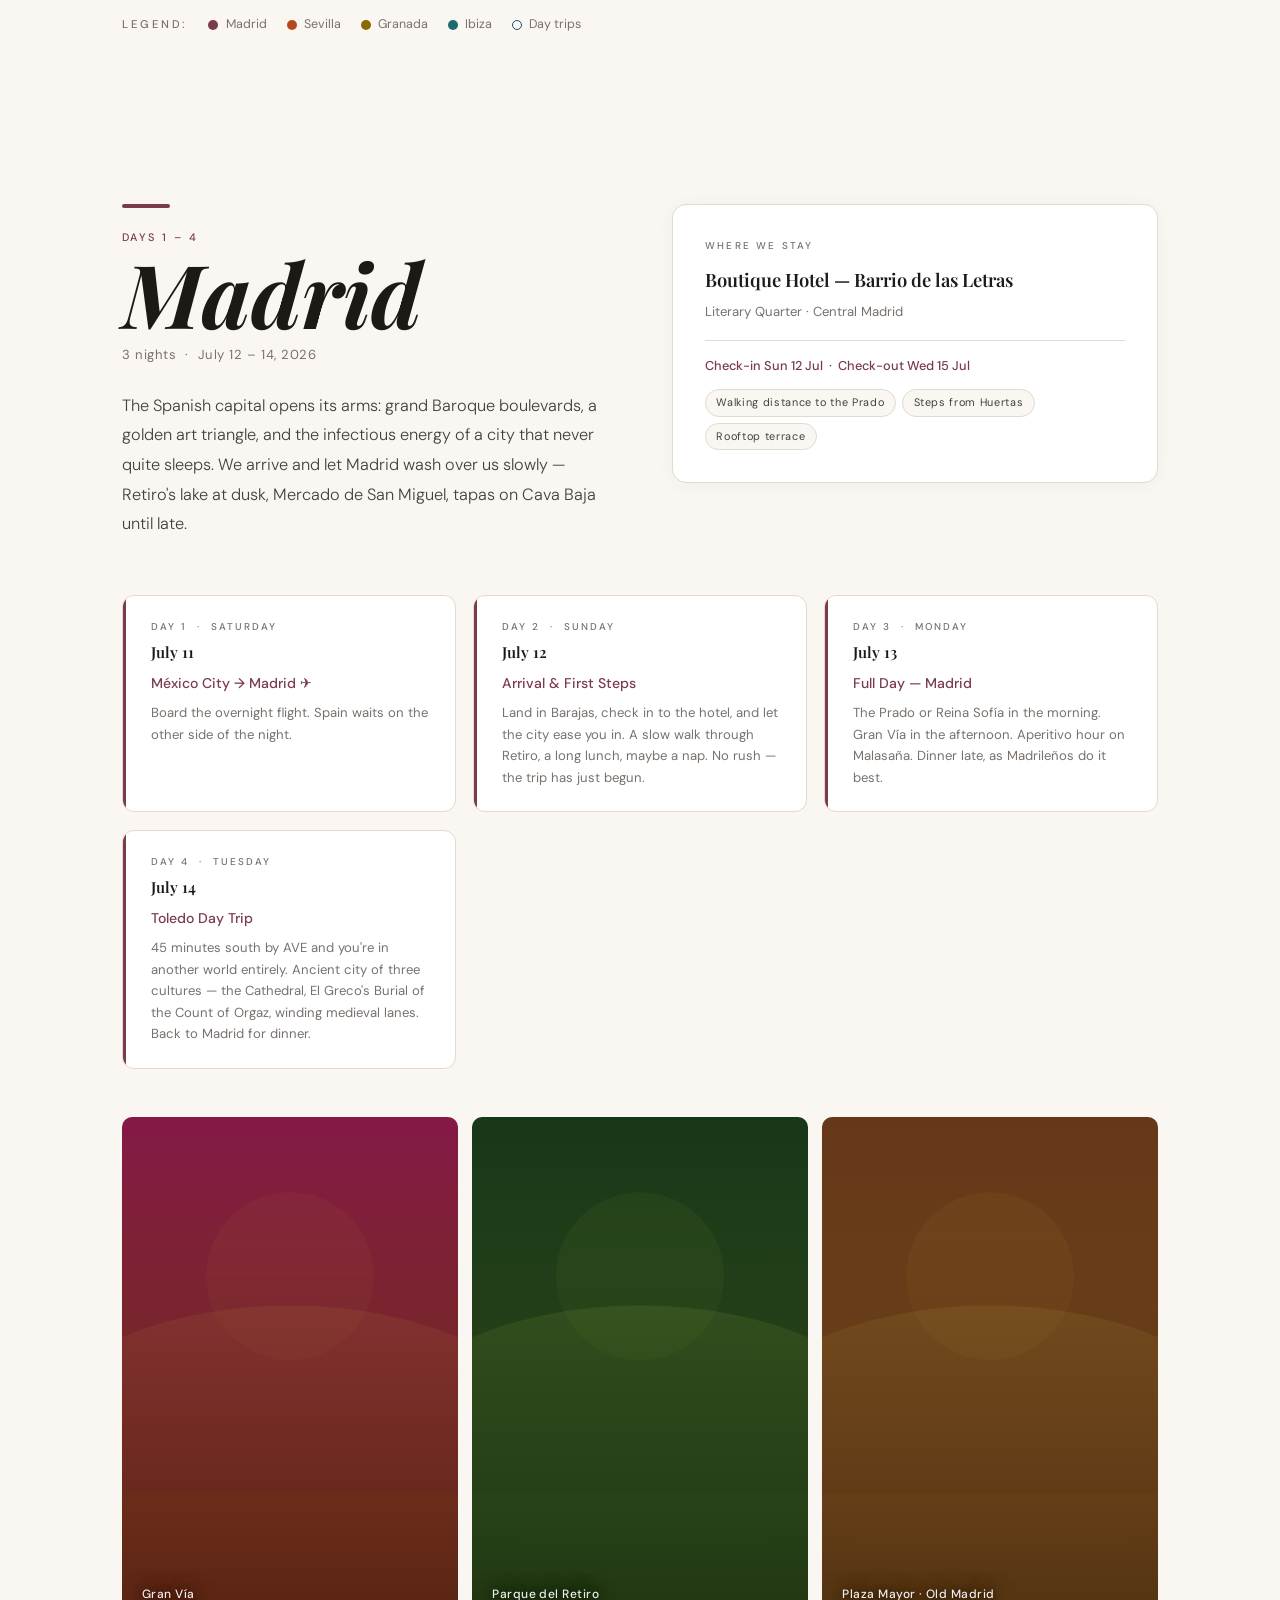
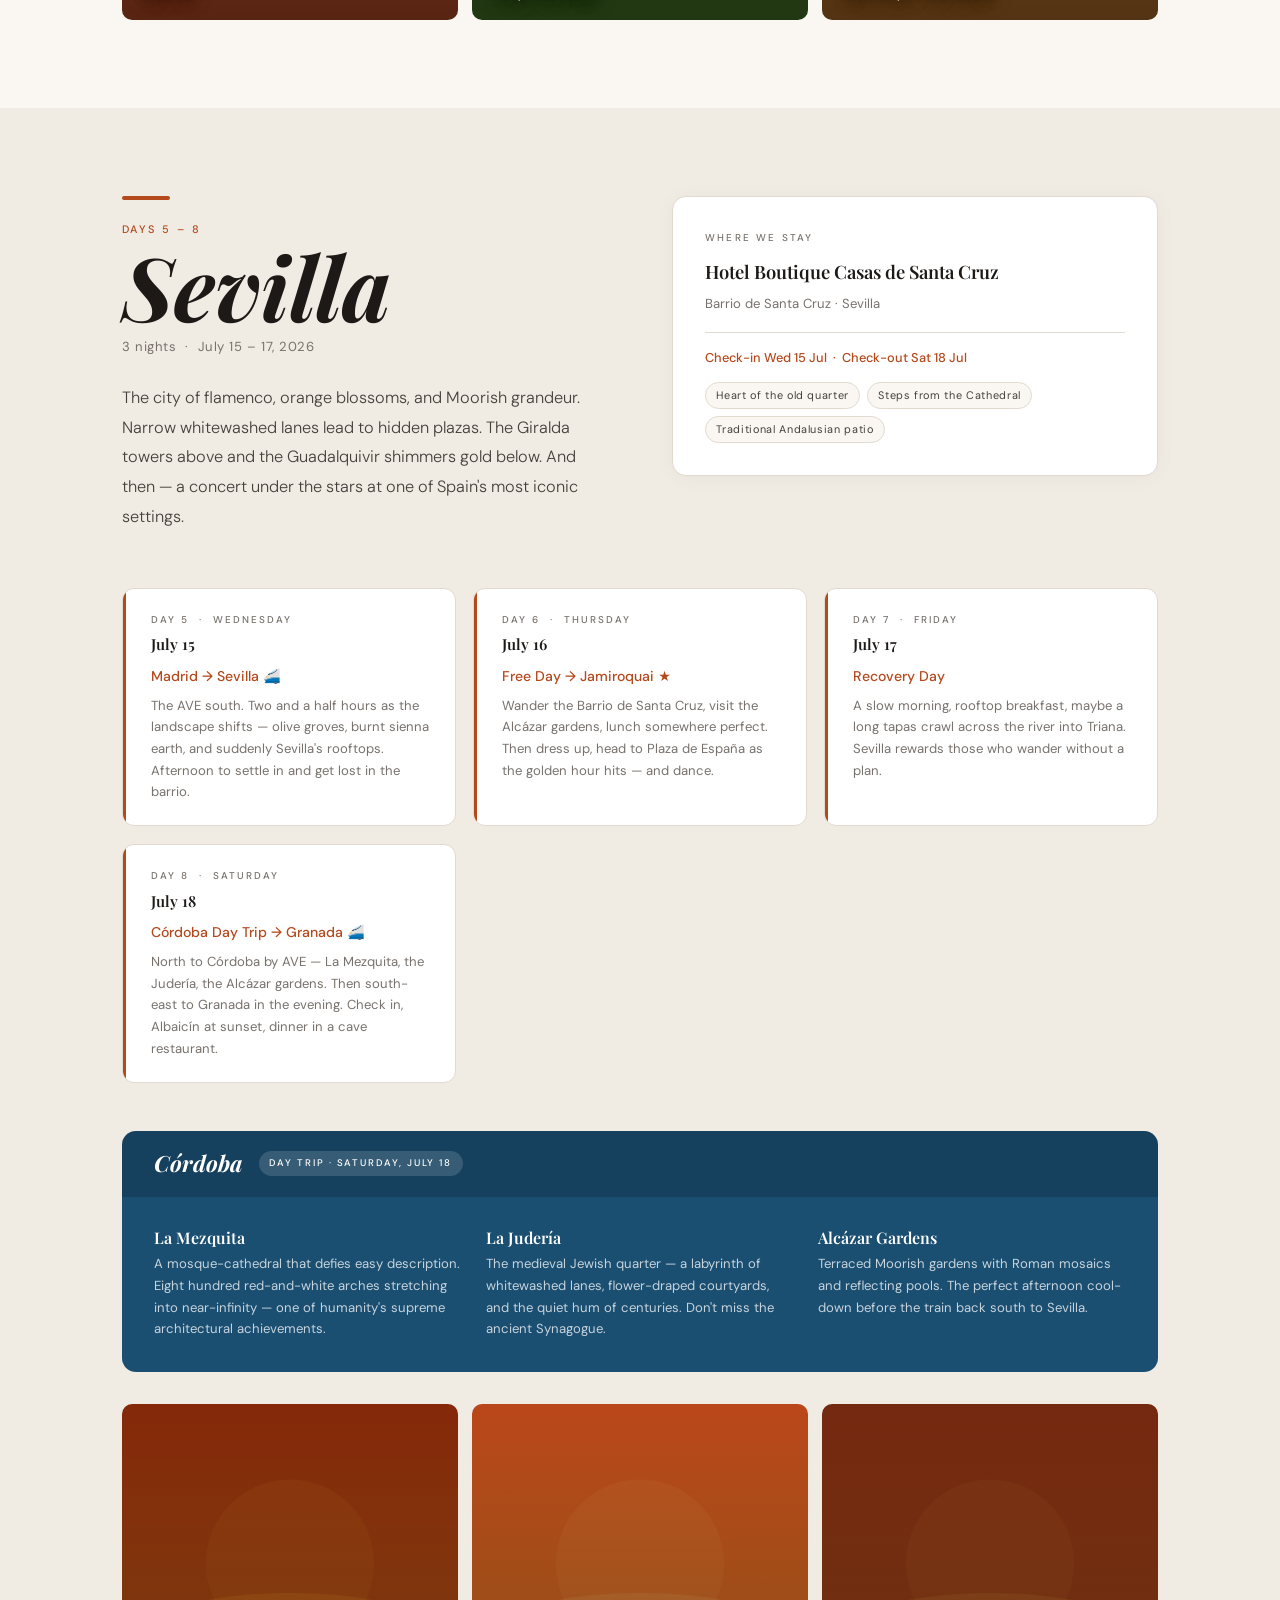
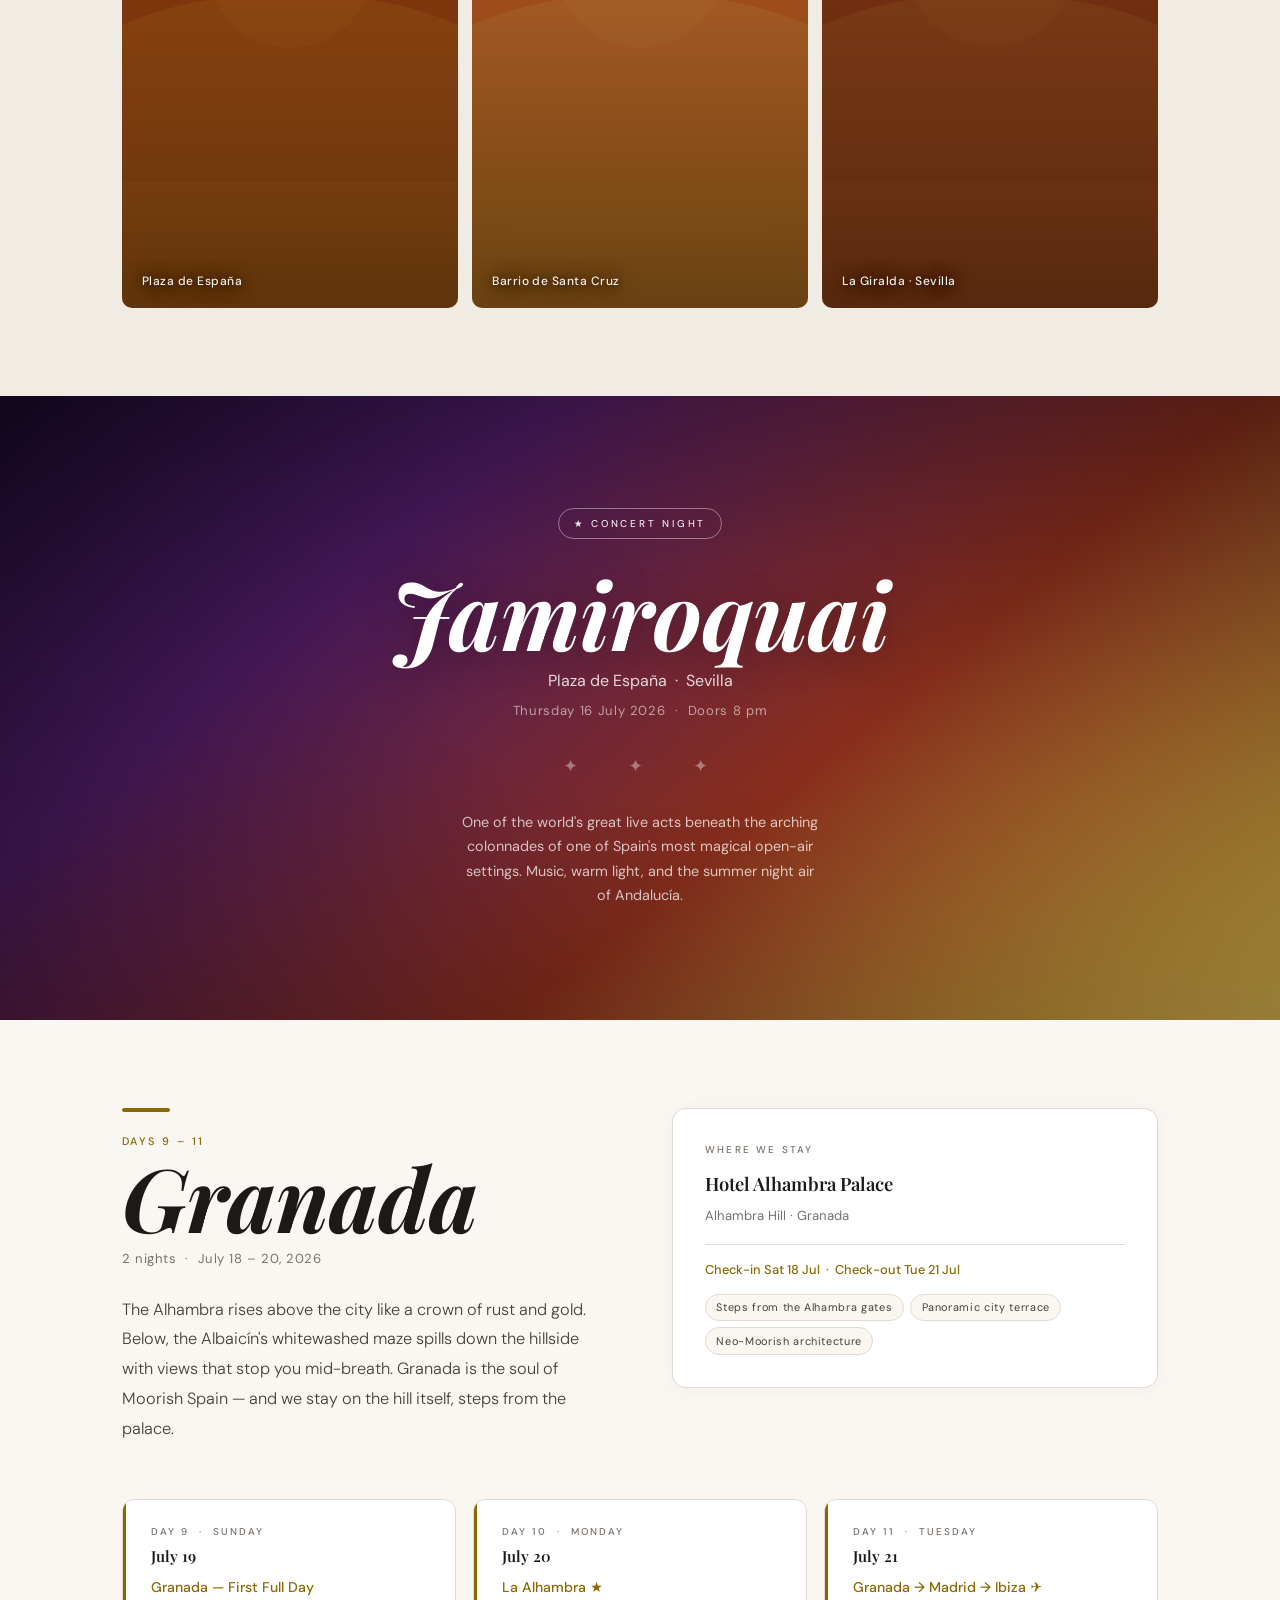
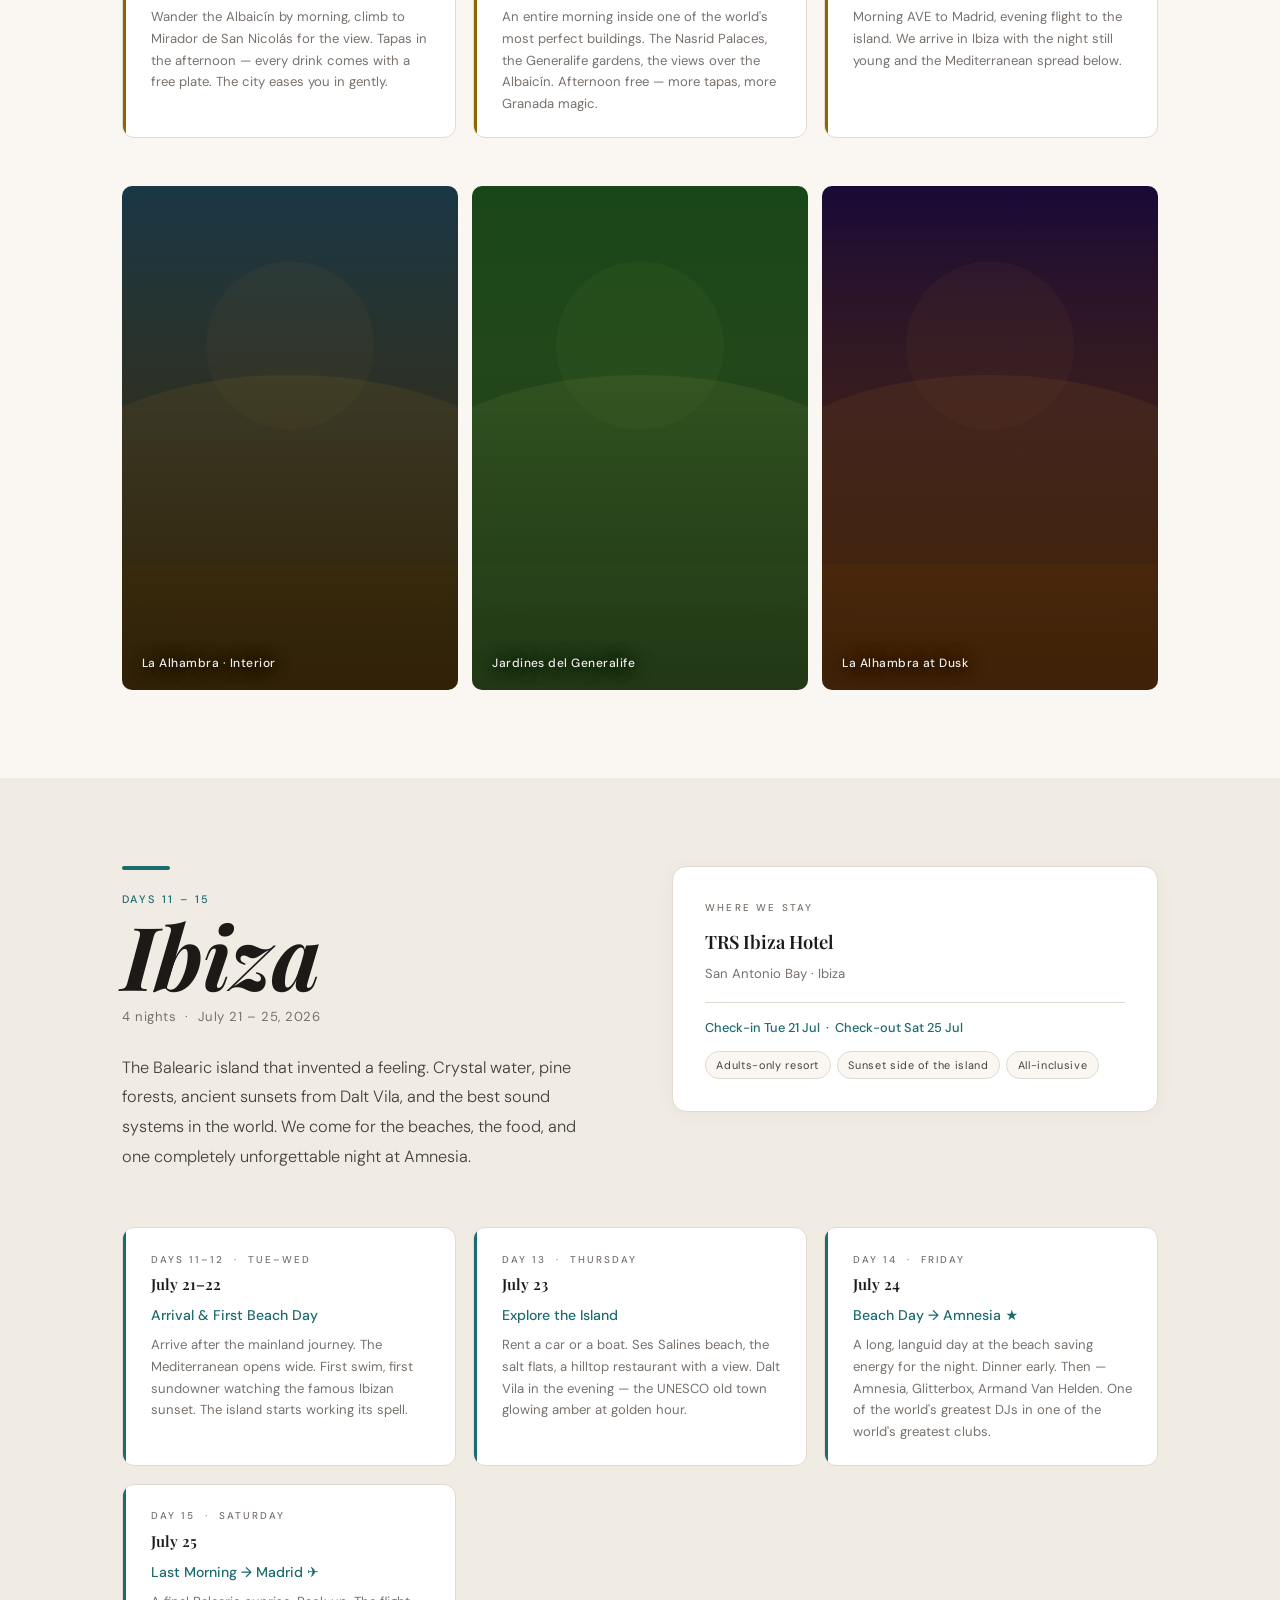
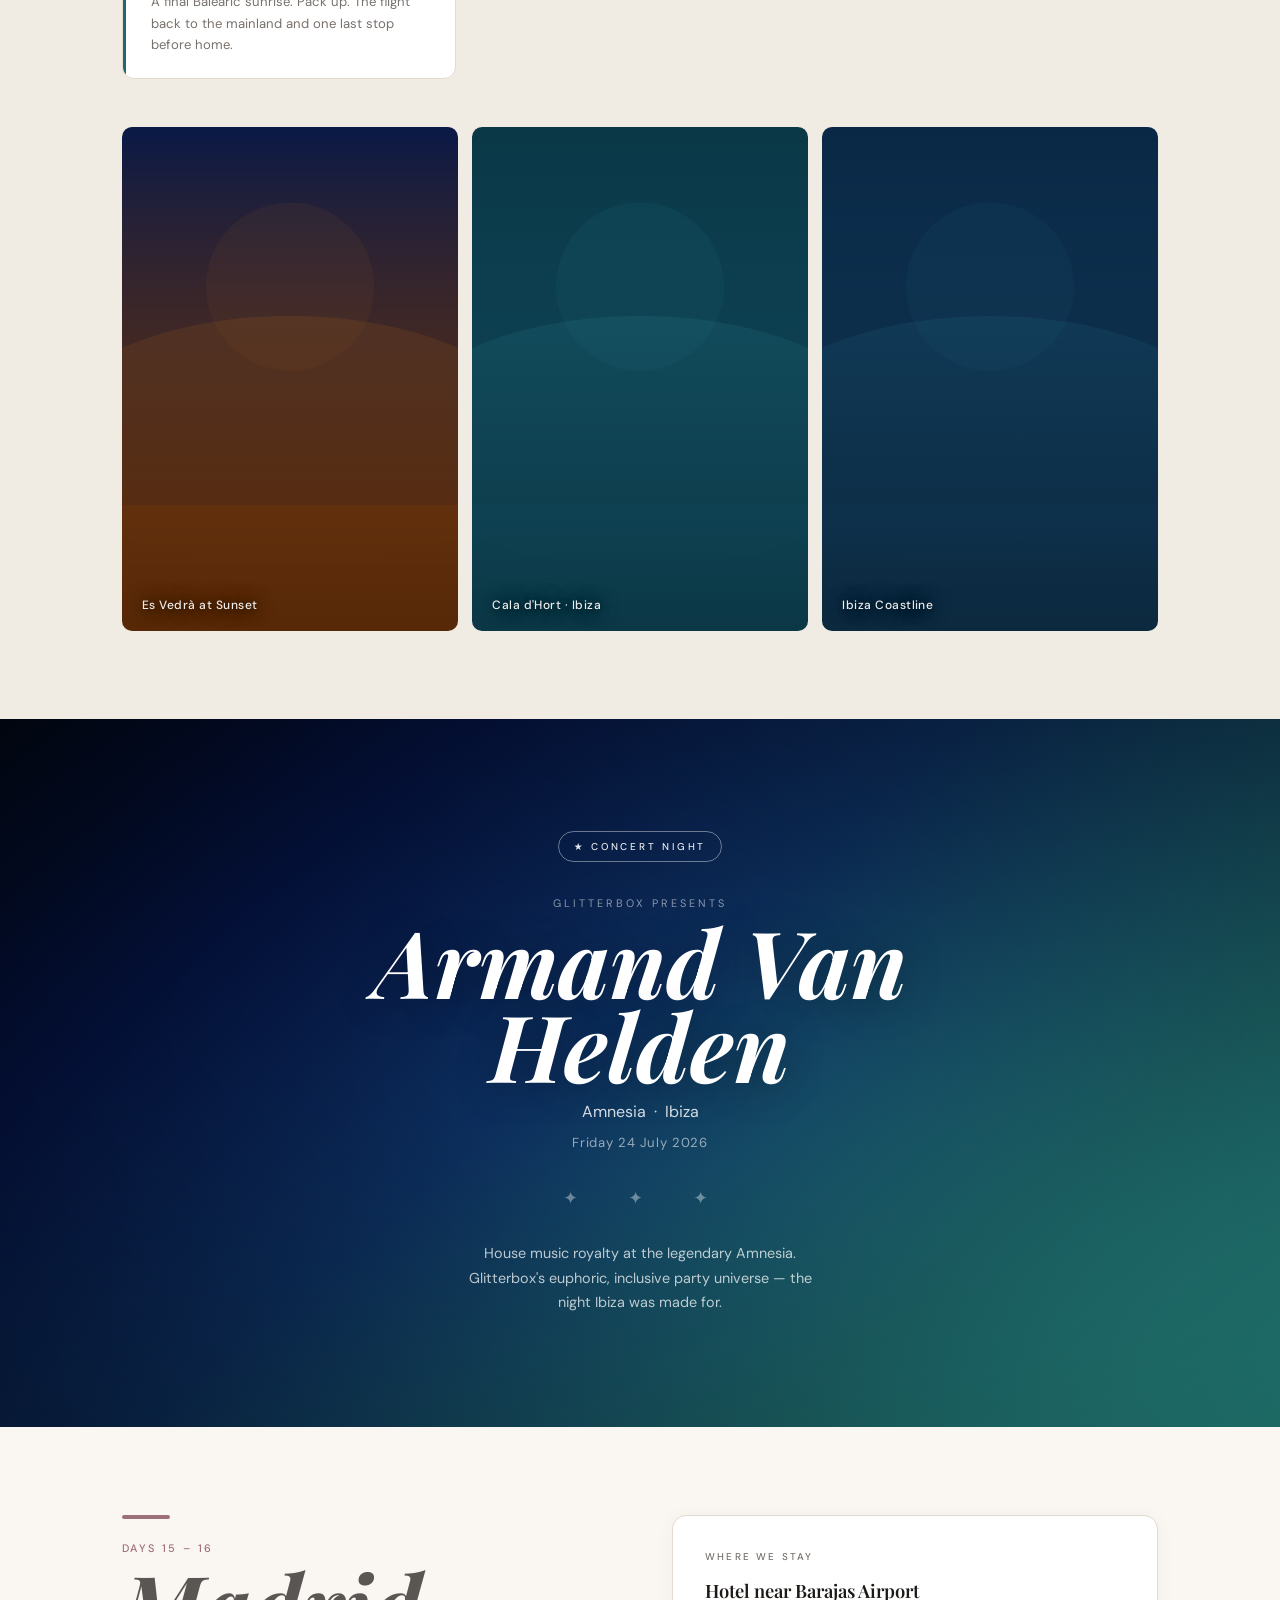
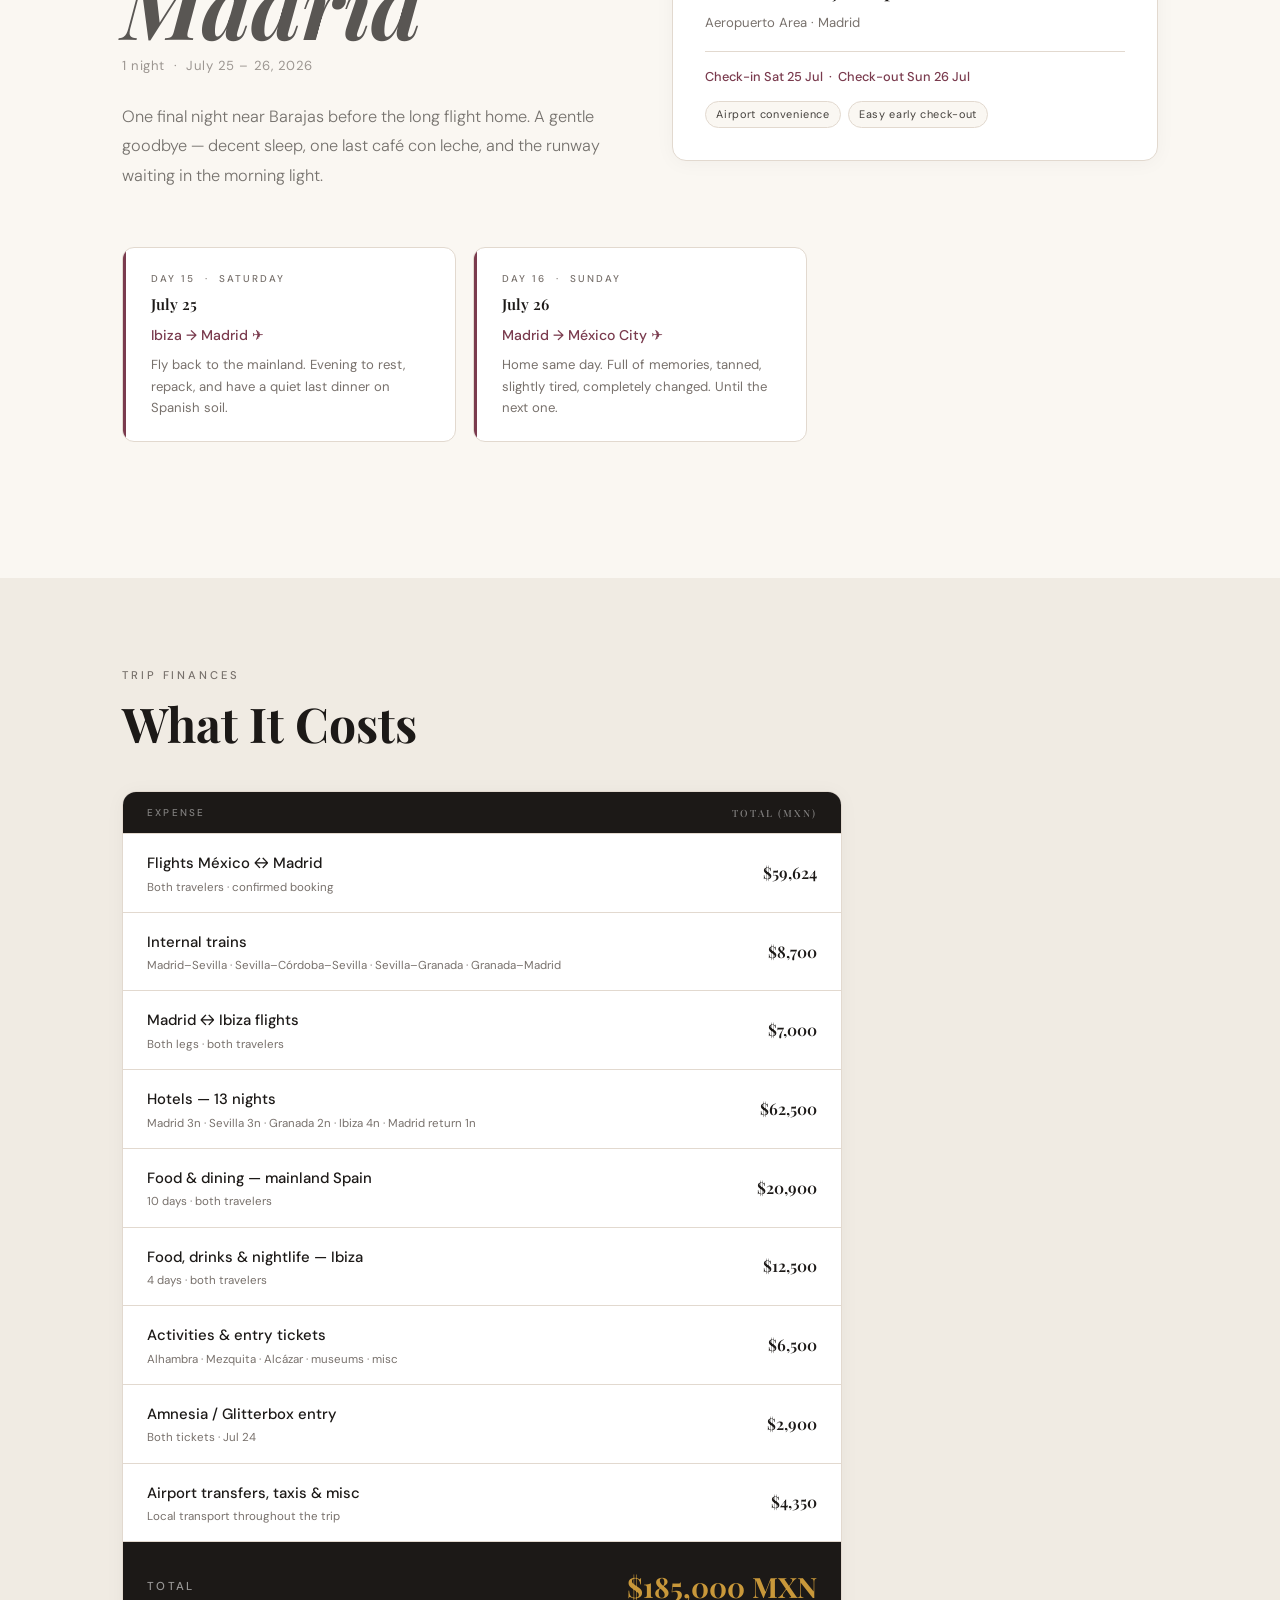
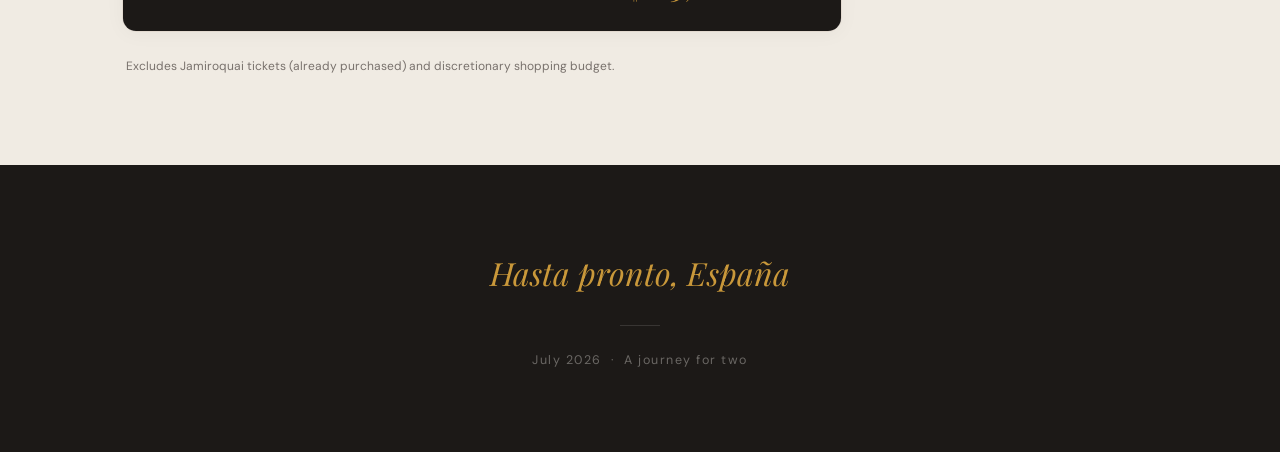
==== commit d832b3a9: "deploy: 5bd270e1d8ca6e479b8894af1dad7150444a2b2a" ====
--- a/index.html
+++ b/index.html
@@ -727,14 +727,14 @@
 
     <!-- Photos -->
     <div class="photos">
-      <div class="photo fade" style="background: linear-gradient(to bottom, rgba(0,0,0,0.05), rgba(0,0,0,0.55)), url('https://images.unsplash.com/photo-vKVc9oFmDjM?auto=format&fit=crop&w=600&h=900&q=80') center/cover no-repeat">
-        <p class="photo-lbl">Gran Vía at Night</p>
-      </div>
-      <div class="photo fade" style="background: linear-gradient(to bottom, rgba(0,0,0,0.05), rgba(0,0,0,0.55)), url('https://images.unsplash.com/photo-yD9rlSBT9Eo?auto=format&fit=crop&w=600&h=900&q=80') center/cover no-repeat">
+      <div class="photo fade" style="background: linear-gradient(to bottom, rgba(0,0,0,0.05), rgba(0,0,0,0.55)), url('photos/madrid-1.svg') center/cover no-repeat">
+        <p class="photo-lbl">Gran Vía</p>
+      </div>
+      <div class="photo fade" style="background: linear-gradient(to bottom, rgba(0,0,0,0.05), rgba(0,0,0,0.55)), url('photos/madrid-2.svg') center/cover no-repeat">
         <p class="photo-lbl">Parque del Retiro</p>
       </div>
-      <div class="photo fade" style="background: linear-gradient(to bottom, rgba(0,0,0,0.05), rgba(0,0,0,0.55)), url('https://images.unsplash.com/photo-j_eSrickVd4?auto=format&fit=crop&w=600&h=900&q=80') center/cover no-repeat">
-        <p class="photo-lbl">Mercado de San Miguel</p>
+      <div class="photo fade" style="background: linear-gradient(to bottom, rgba(0,0,0,0.05), rgba(0,0,0,0.55)), url('photos/madrid-3.svg') center/cover no-repeat">
+        <p class="photo-lbl">Plaza Mayor · Old Madrid</p>
       </div>
     </div>
 
@@ -822,14 +822,14 @@
 
     <!-- Photos -->
     <div class="photos mt-2">
-      <div class="photo fade" style="background: linear-gradient(to bottom, rgba(0,0,0,0.05), rgba(0,0,0,0.55)), url('https://images.unsplash.com/photo-4HWBIUH9yRM?auto=format&fit=crop&w=600&h=900&q=80') center/cover no-repeat">
+      <div class="photo fade" style="background: linear-gradient(to bottom, rgba(0,0,0,0.05), rgba(0,0,0,0.55)), url('photos/sevilla-1.svg') center/cover no-repeat">
         <p class="photo-lbl">Plaza de España</p>
       </div>
-      <div class="photo fade" style="background: linear-gradient(to bottom, rgba(0,0,0,0.05), rgba(0,0,0,0.55)), url('https://images.unsplash.com/photo-zEs2vWTDEGI?auto=format&fit=crop&w=600&h=900&q=80') center/cover no-repeat">
+      <div class="photo fade" style="background: linear-gradient(to bottom, rgba(0,0,0,0.05), rgba(0,0,0,0.55)), url('photos/sevilla-2.svg') center/cover no-repeat">
         <p class="photo-lbl">Barrio de Santa Cruz</p>
       </div>
-      <div class="photo fade" style="background: linear-gradient(to bottom, rgba(0,0,0,0.05), rgba(0,0,0,0.55)), url('https://images.unsplash.com/photo-8K6nHmxU70k?auto=format&fit=crop&w=600&h=900&q=80') center/cover no-repeat">
-        <p class="photo-lbl">Sevilla Cathedral &amp; Giralda</p>
+      <div class="photo fade" style="background: linear-gradient(to bottom, rgba(0,0,0,0.05), rgba(0,0,0,0.55)), url('photos/sevilla-3.svg') center/cover no-repeat">
+        <p class="photo-lbl">La Giralda · Sevilla</p>
       </div>
     </div>
 
@@ -908,14 +908,14 @@
 
     <!-- Photos -->
     <div class="photos">
-      <div class="photo fade" style="background: linear-gradient(to bottom, rgba(0,0,0,0.05), rgba(0,0,0,0.55)), url('https://images.unsplash.com/photo-fJgrq86poVo?auto=format&fit=crop&w=600&h=900&q=80') center/cover no-repeat">
-        <p class="photo-lbl">La Alhambra</p>
-      </div>
-      <div class="photo fade" style="background: linear-gradient(to bottom, rgba(0,0,0,0.05), rgba(0,0,0,0.55)), url('https://images.unsplash.com/photo-di_YbOIqnIE?auto=format&fit=crop&w=600&h=900&q=80') center/cover no-repeat">
-        <p class="photo-lbl">Generalife Gardens</p>
-      </div>
-      <div class="photo fade" style="background: linear-gradient(to bottom, rgba(0,0,0,0.05), rgba(0,0,0,0.55)), url('https://images.unsplash.com/photo-HN9Jf9ICvCo?auto=format&fit=crop&w=600&h=900&q=80') center/cover no-repeat">
-        <p class="photo-lbl">Albaicín at Dusk</p>
+      <div class="photo fade" style="background: linear-gradient(to bottom, rgba(0,0,0,0.05), rgba(0,0,0,0.55)), url('photos/granada-1.svg') center/cover no-repeat">
+        <p class="photo-lbl">La Alhambra · Interior</p>
+      </div>
+      <div class="photo fade" style="background: linear-gradient(to bottom, rgba(0,0,0,0.05), rgba(0,0,0,0.55)), url('photos/granada-2.svg') center/cover no-repeat">
+        <p class="photo-lbl">Jardines del Generalife</p>
+      </div>
+      <div class="photo fade" style="background: linear-gradient(to bottom, rgba(0,0,0,0.05), rgba(0,0,0,0.55)), url('photos/granada-3.svg') center/cover no-repeat">
+        <p class="photo-lbl">La Alhambra at Dusk</p>
       </div>
     </div>
 
@@ -981,14 +981,14 @@
 
     <!-- Photos -->
     <div class="photos">
-      <div class="photo fade" style="background: linear-gradient(to bottom, rgba(0,0,0,0.05), rgba(0,0,0,0.55)), url('https://images.unsplash.com/photo-9j5zI9mKnIQ?auto=format&fit=crop&w=600&h=900&q=80') center/cover no-repeat">
-        <p class="photo-lbl">Es Vedrà</p>
-      </div>
-      <div class="photo fade" style="background: linear-gradient(to bottom, rgba(0,0,0,0.05), rgba(0,0,0,0.55)), url('https://images.unsplash.com/photo-2kAbnnH9pZA?auto=format&fit=crop&w=600&h=900&q=80') center/cover no-repeat">
-        <p class="photo-lbl">Dalt Vila at Sunset</p>
-      </div>
-      <div class="photo fade" style="background: linear-gradient(to bottom, rgba(0,0,0,0.05), rgba(0,0,0,0.55)), url('https://images.unsplash.com/photo-YZ8Jc6TiH2A?auto=format&fit=crop&w=600&h=900&q=80') center/cover no-repeat">
-        <p class="photo-lbl">Ses Salines Beach</p>
+      <div class="photo fade" style="background: linear-gradient(to bottom, rgba(0,0,0,0.05), rgba(0,0,0,0.55)), url('photos/ibiza-1.svg') center/cover no-repeat">
+        <p class="photo-lbl">Es Vedrà at Sunset</p>
+      </div>
+      <div class="photo fade" style="background: linear-gradient(to bottom, rgba(0,0,0,0.05), rgba(0,0,0,0.55)), url('photos/ibiza-2.svg') center/cover no-repeat">
+        <p class="photo-lbl">Cala d'Hort · Ibiza</p>
+      </div>
+      <div class="photo fade" style="background: linear-gradient(to bottom, rgba(0,0,0,0.05), rgba(0,0,0,0.55)), url('photos/ibiza-3.svg') center/cover no-repeat">
+        <p class="photo-lbl">Ibiza Coastline</p>
       </div>
     </div>
 
@@ -1207,4 +1207,4 @@
 </script>
 
 </body>
-</html>+</html>
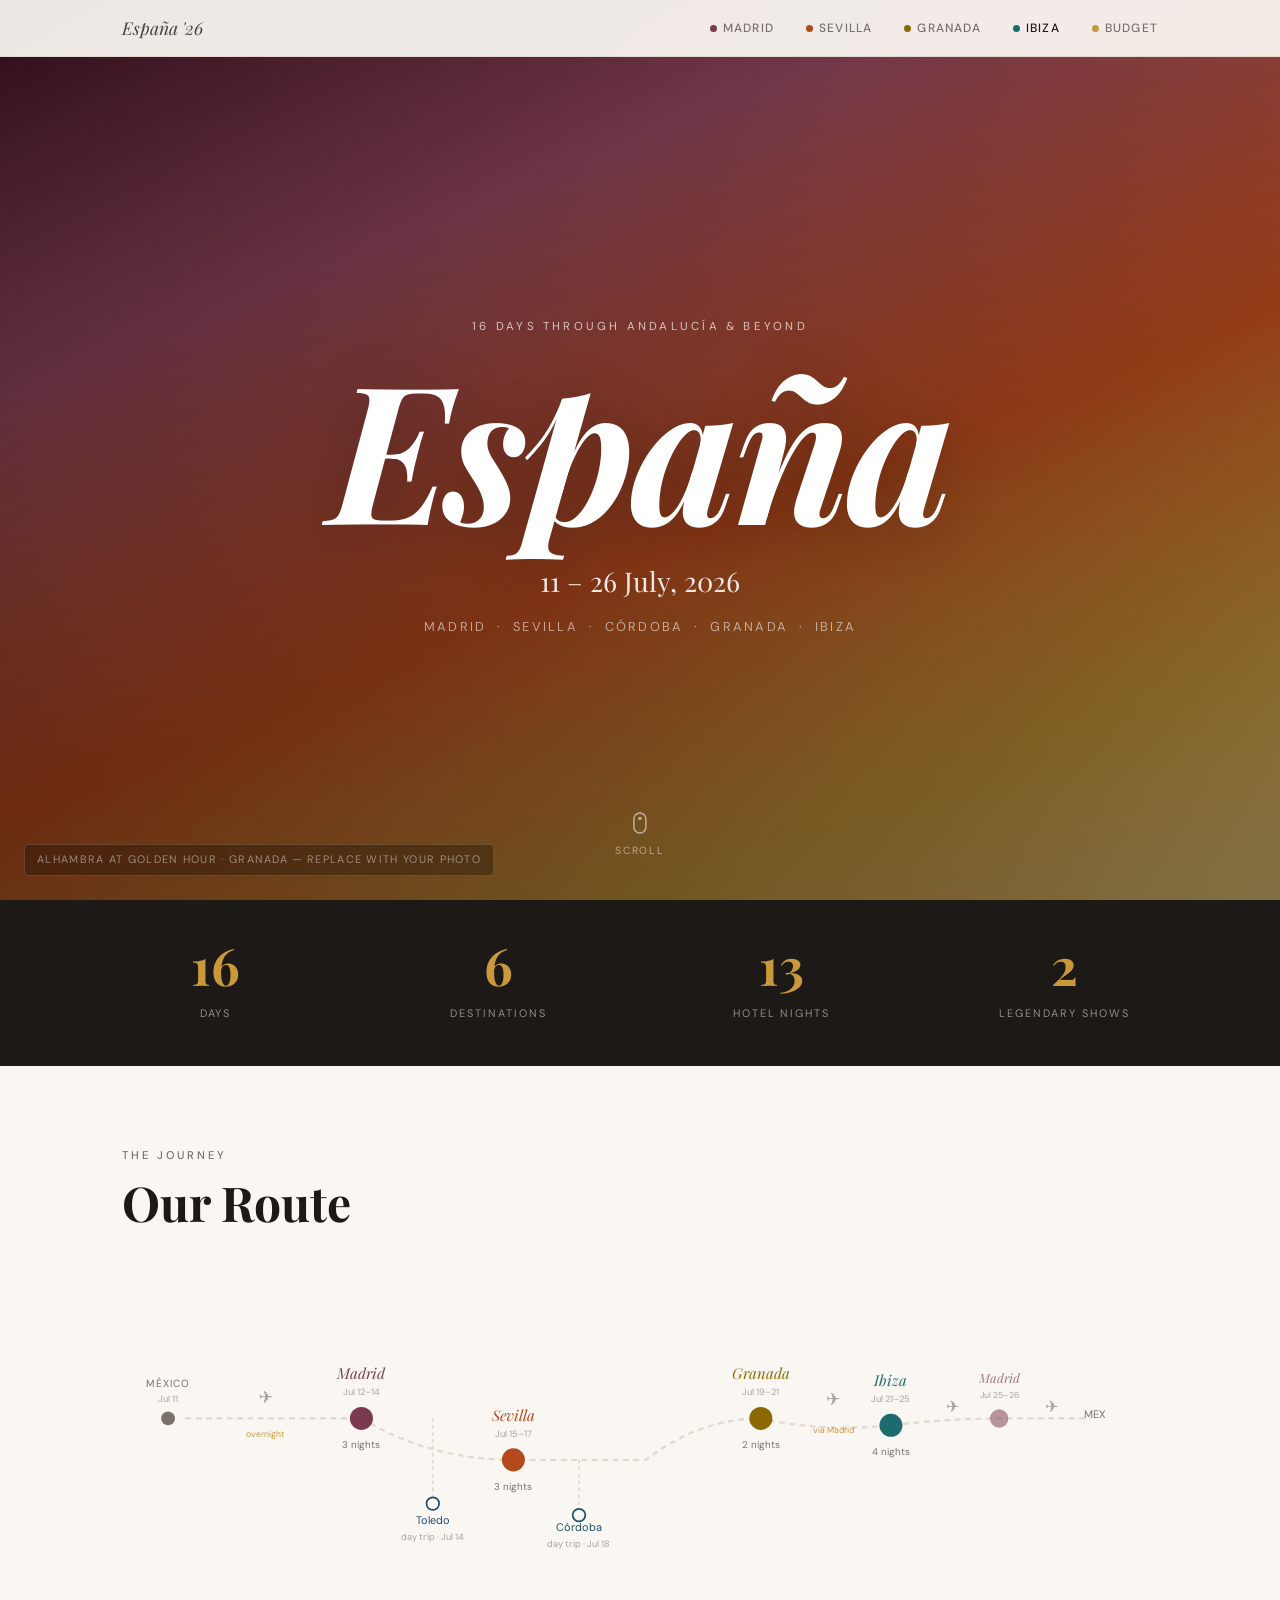
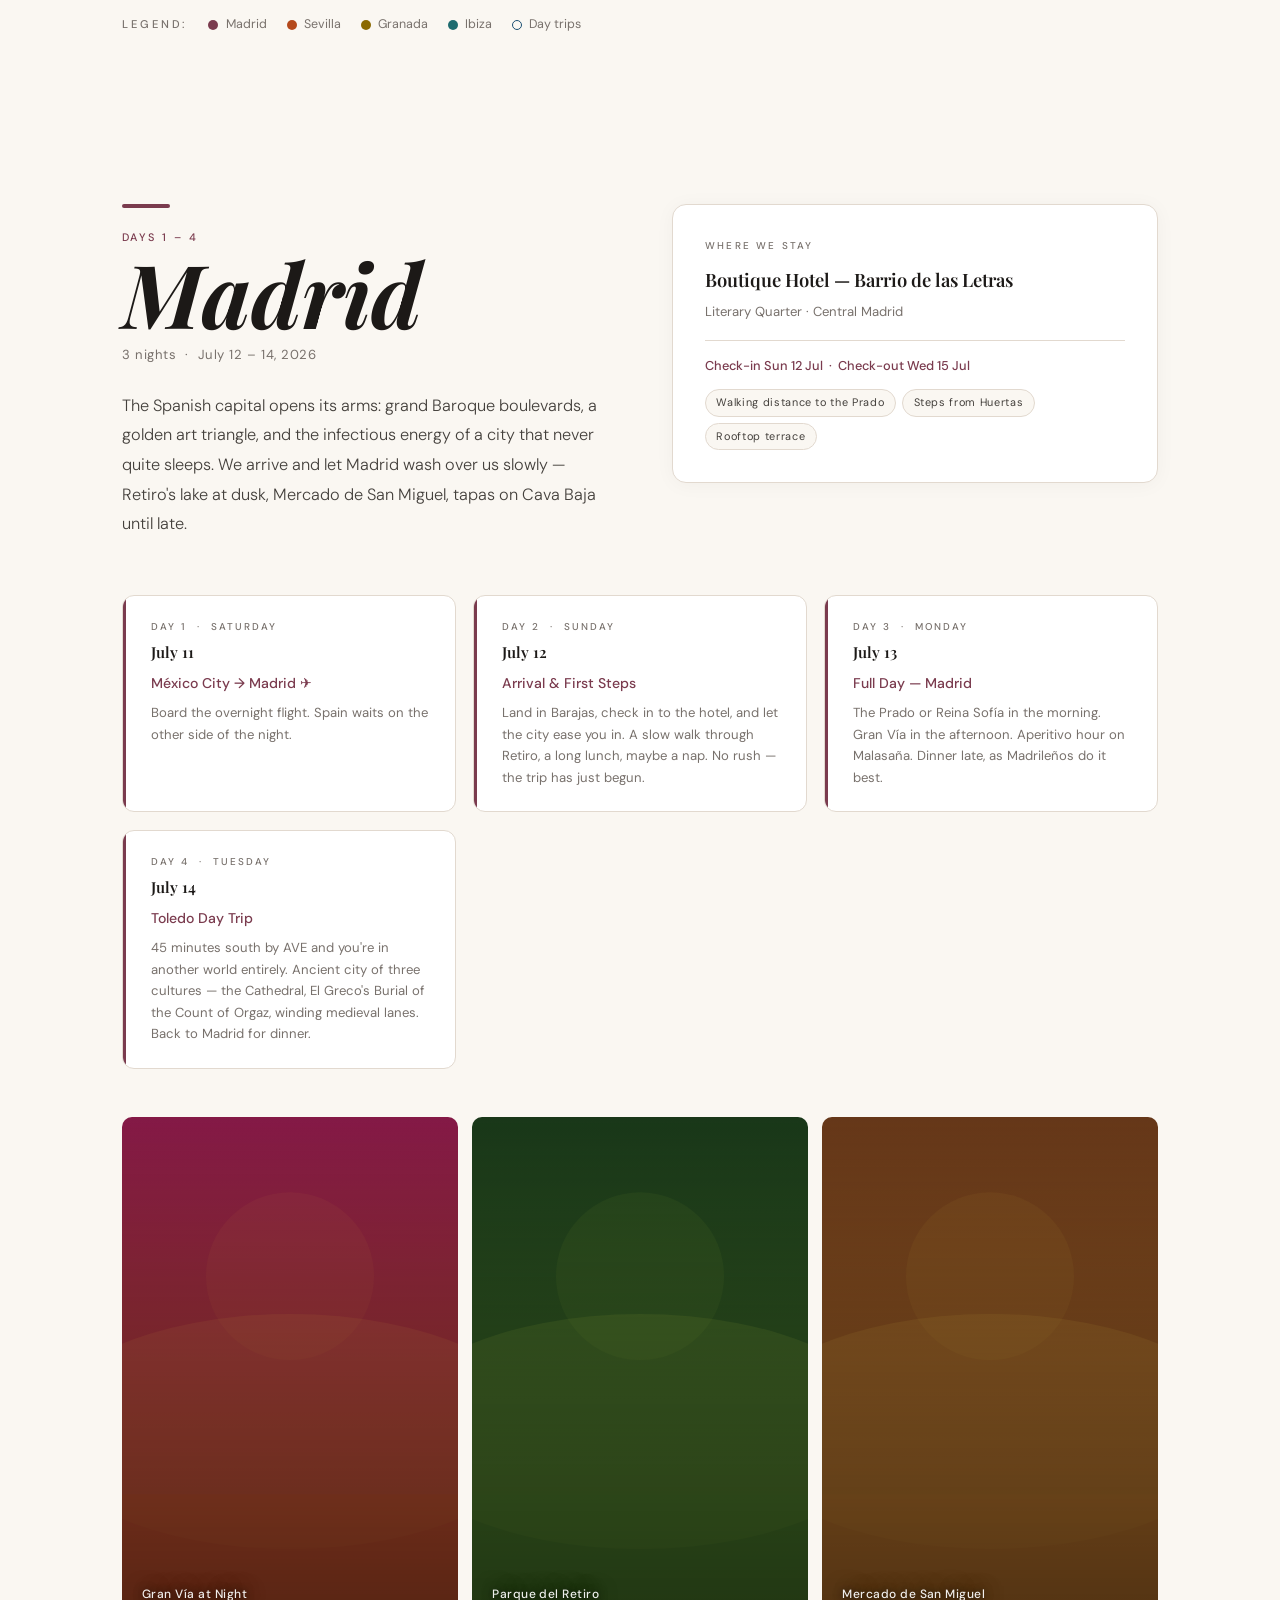
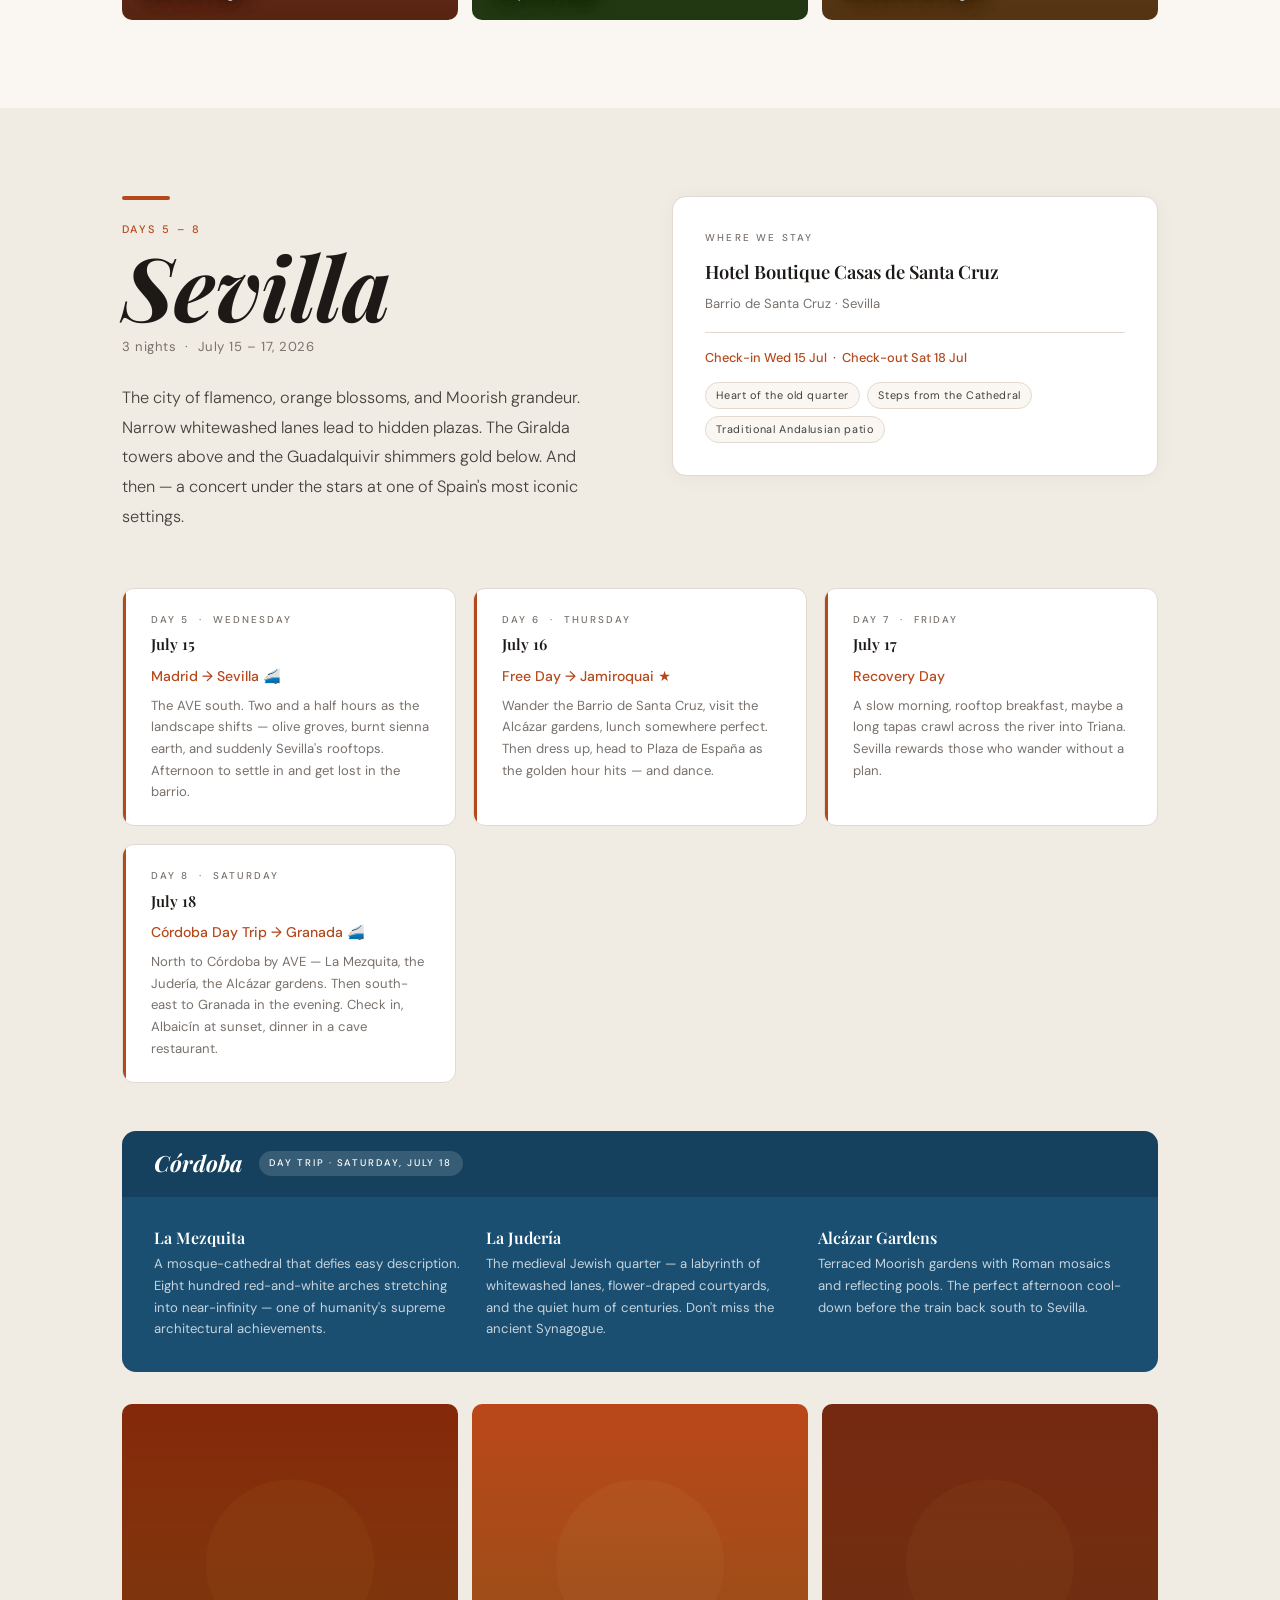
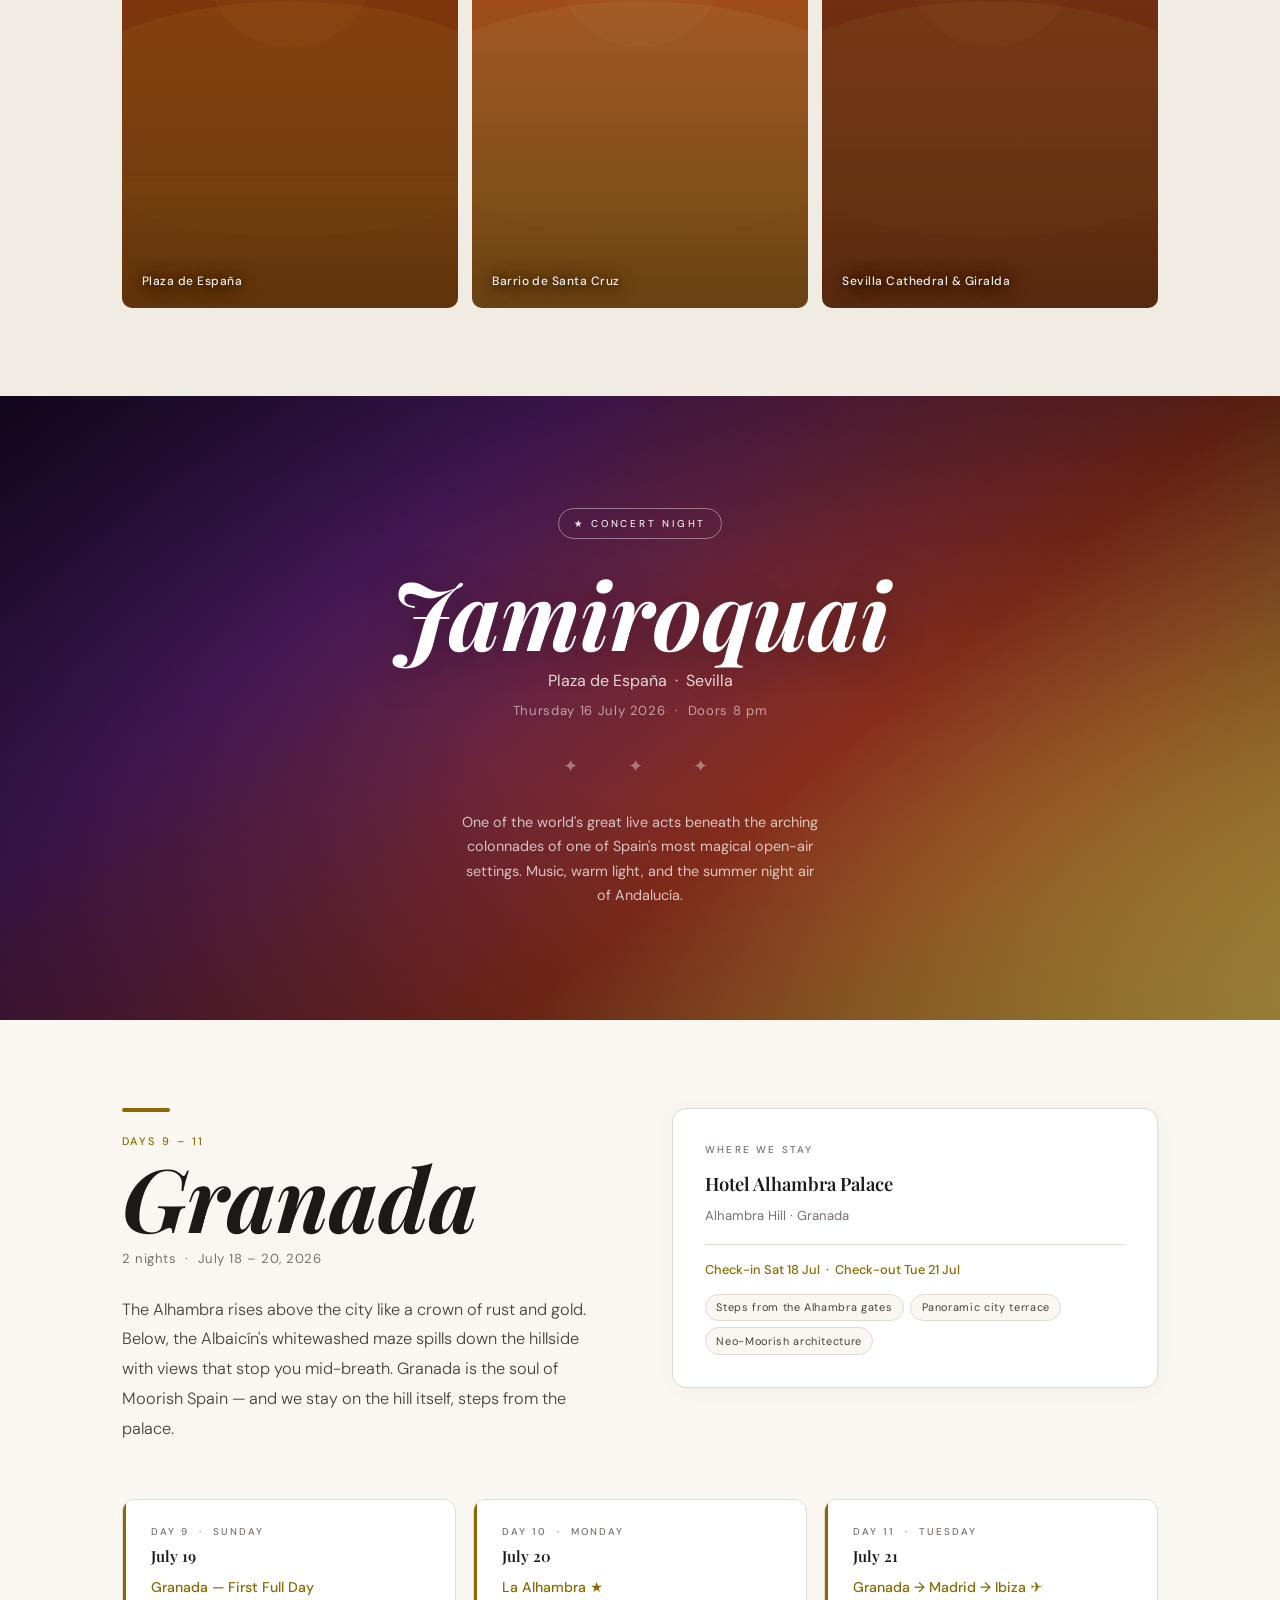
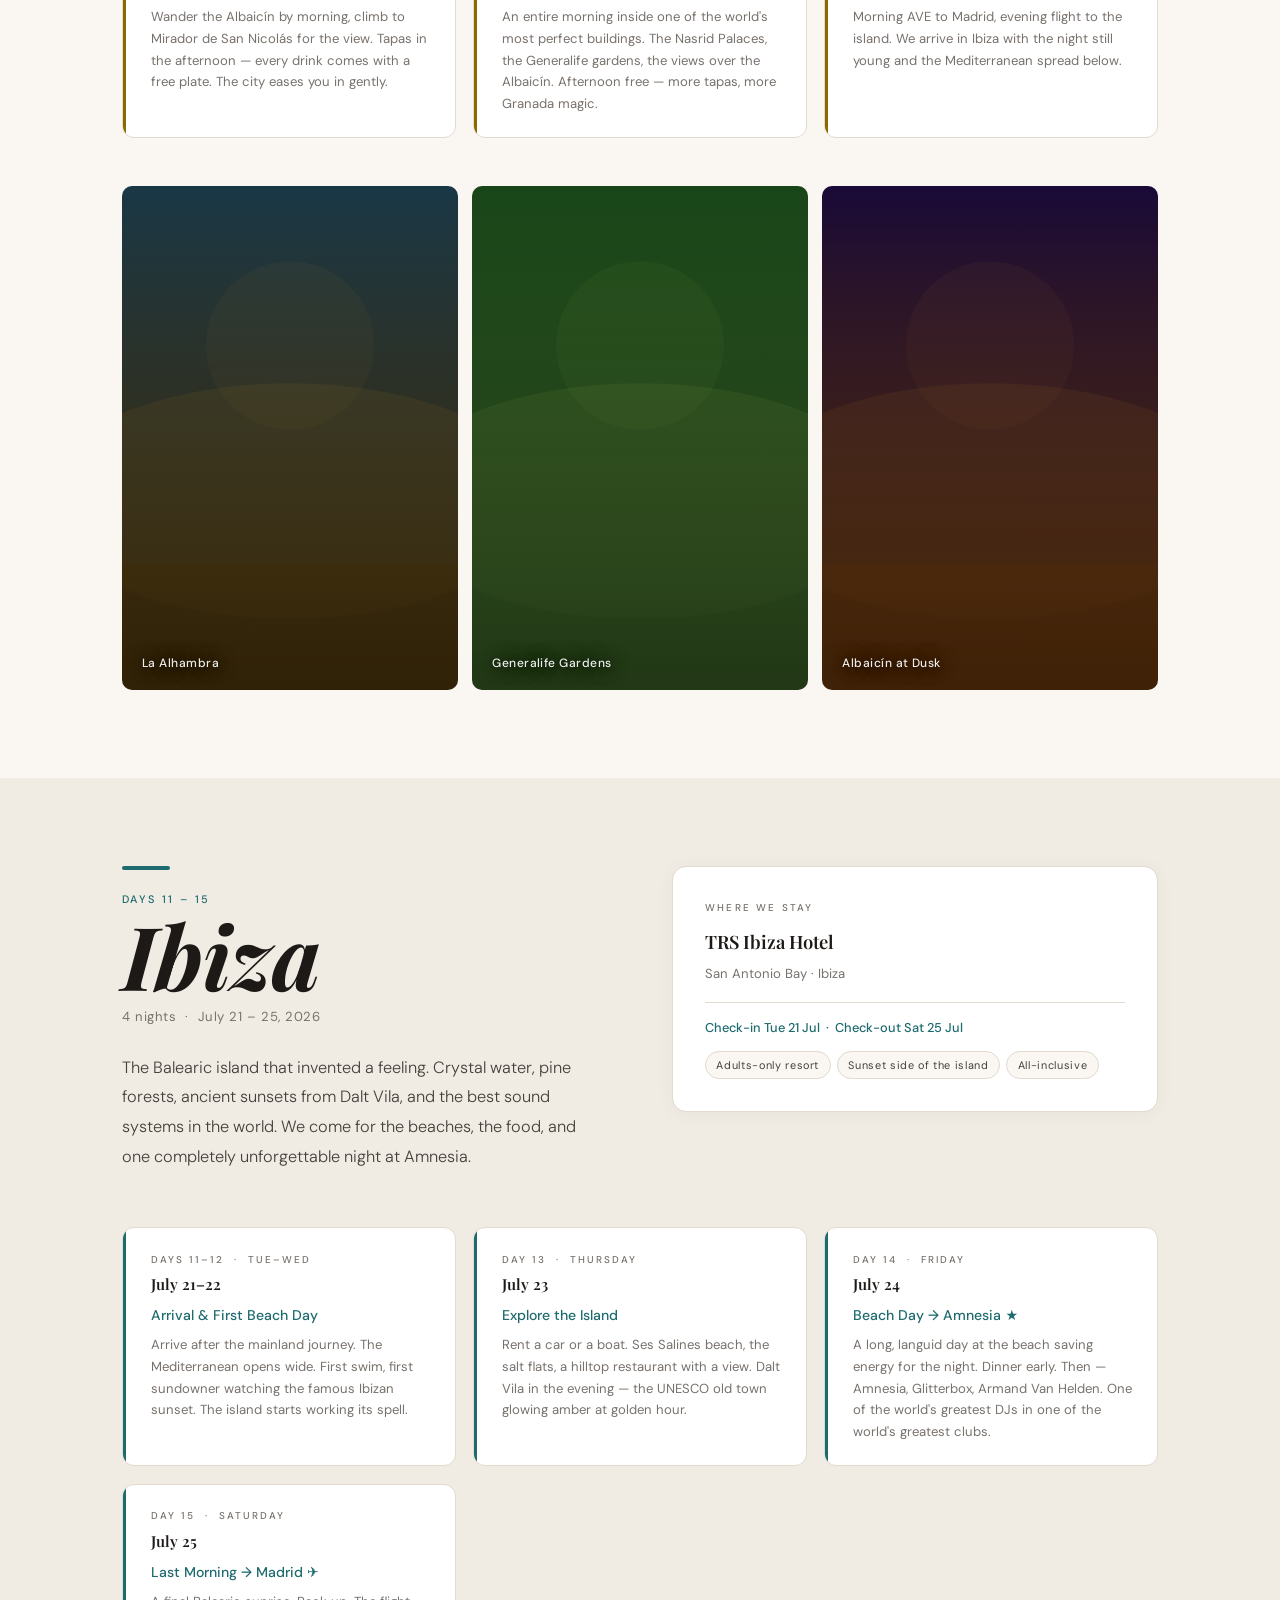
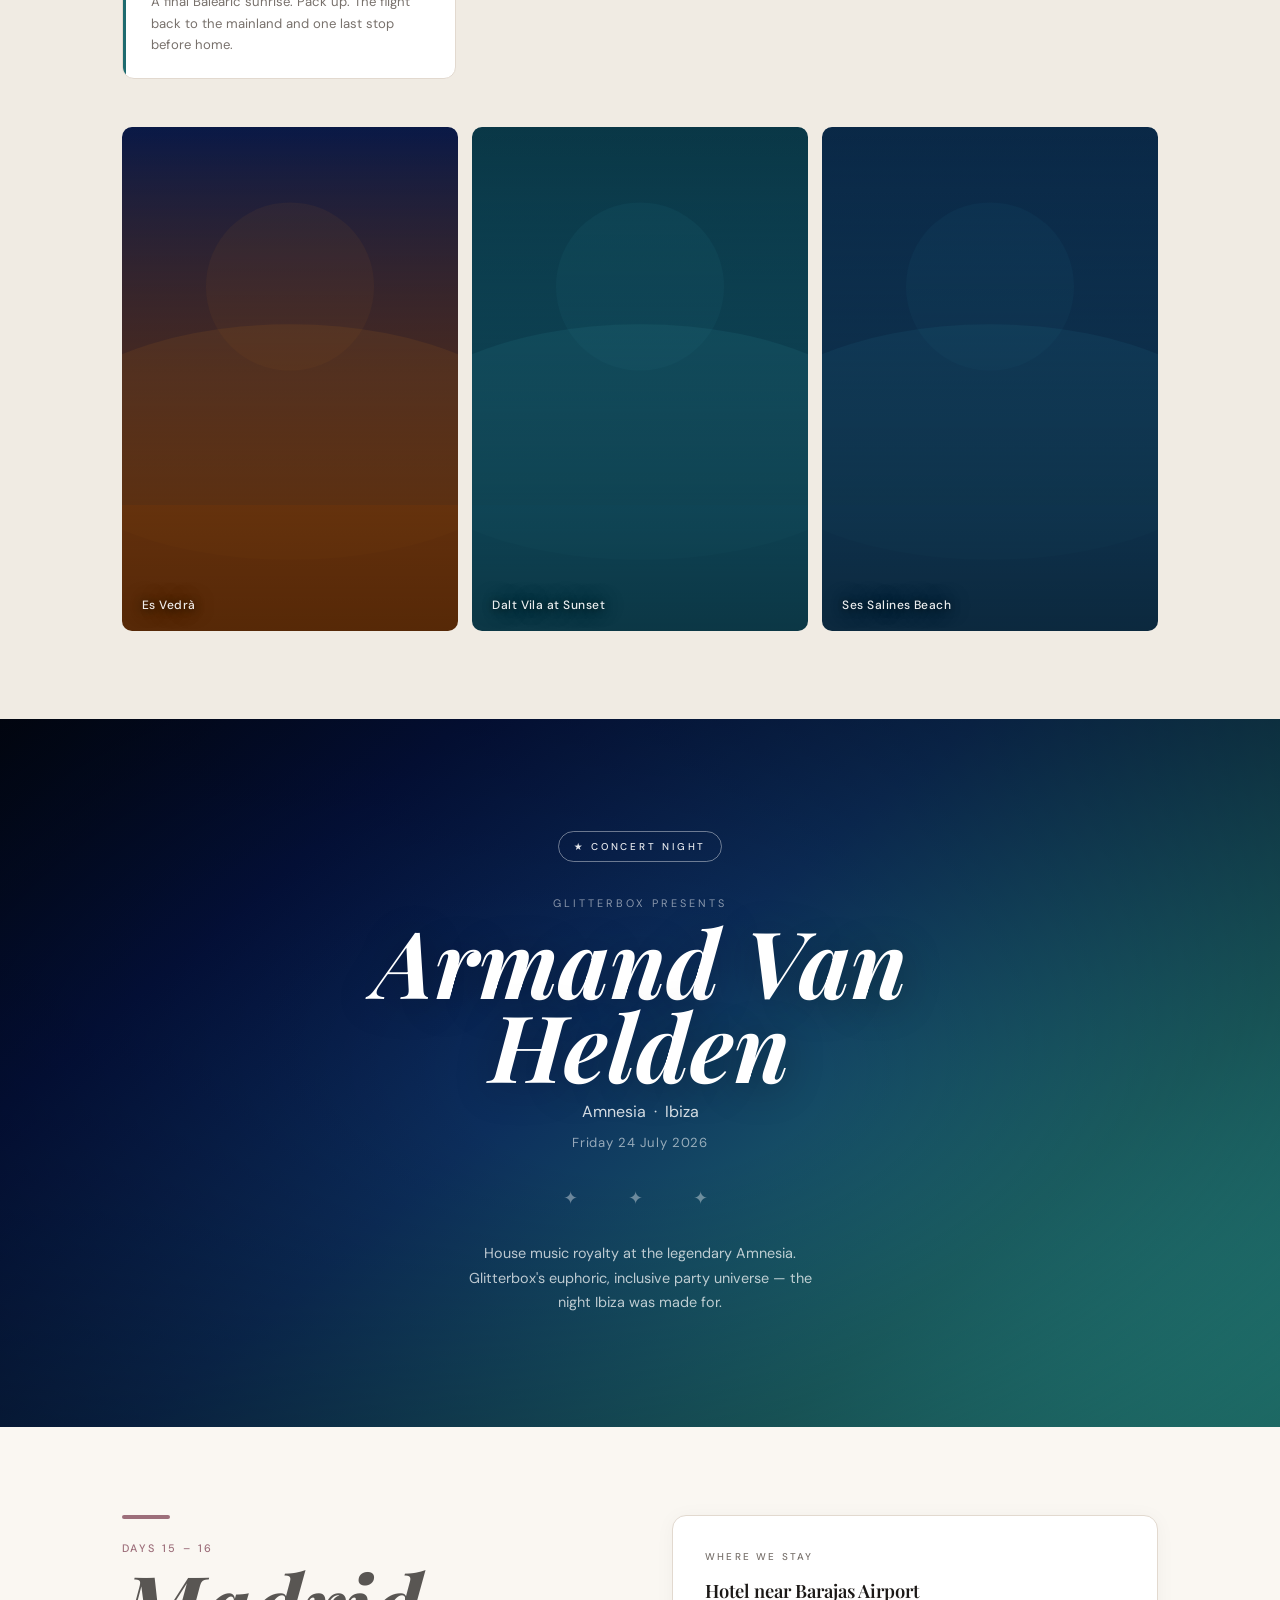
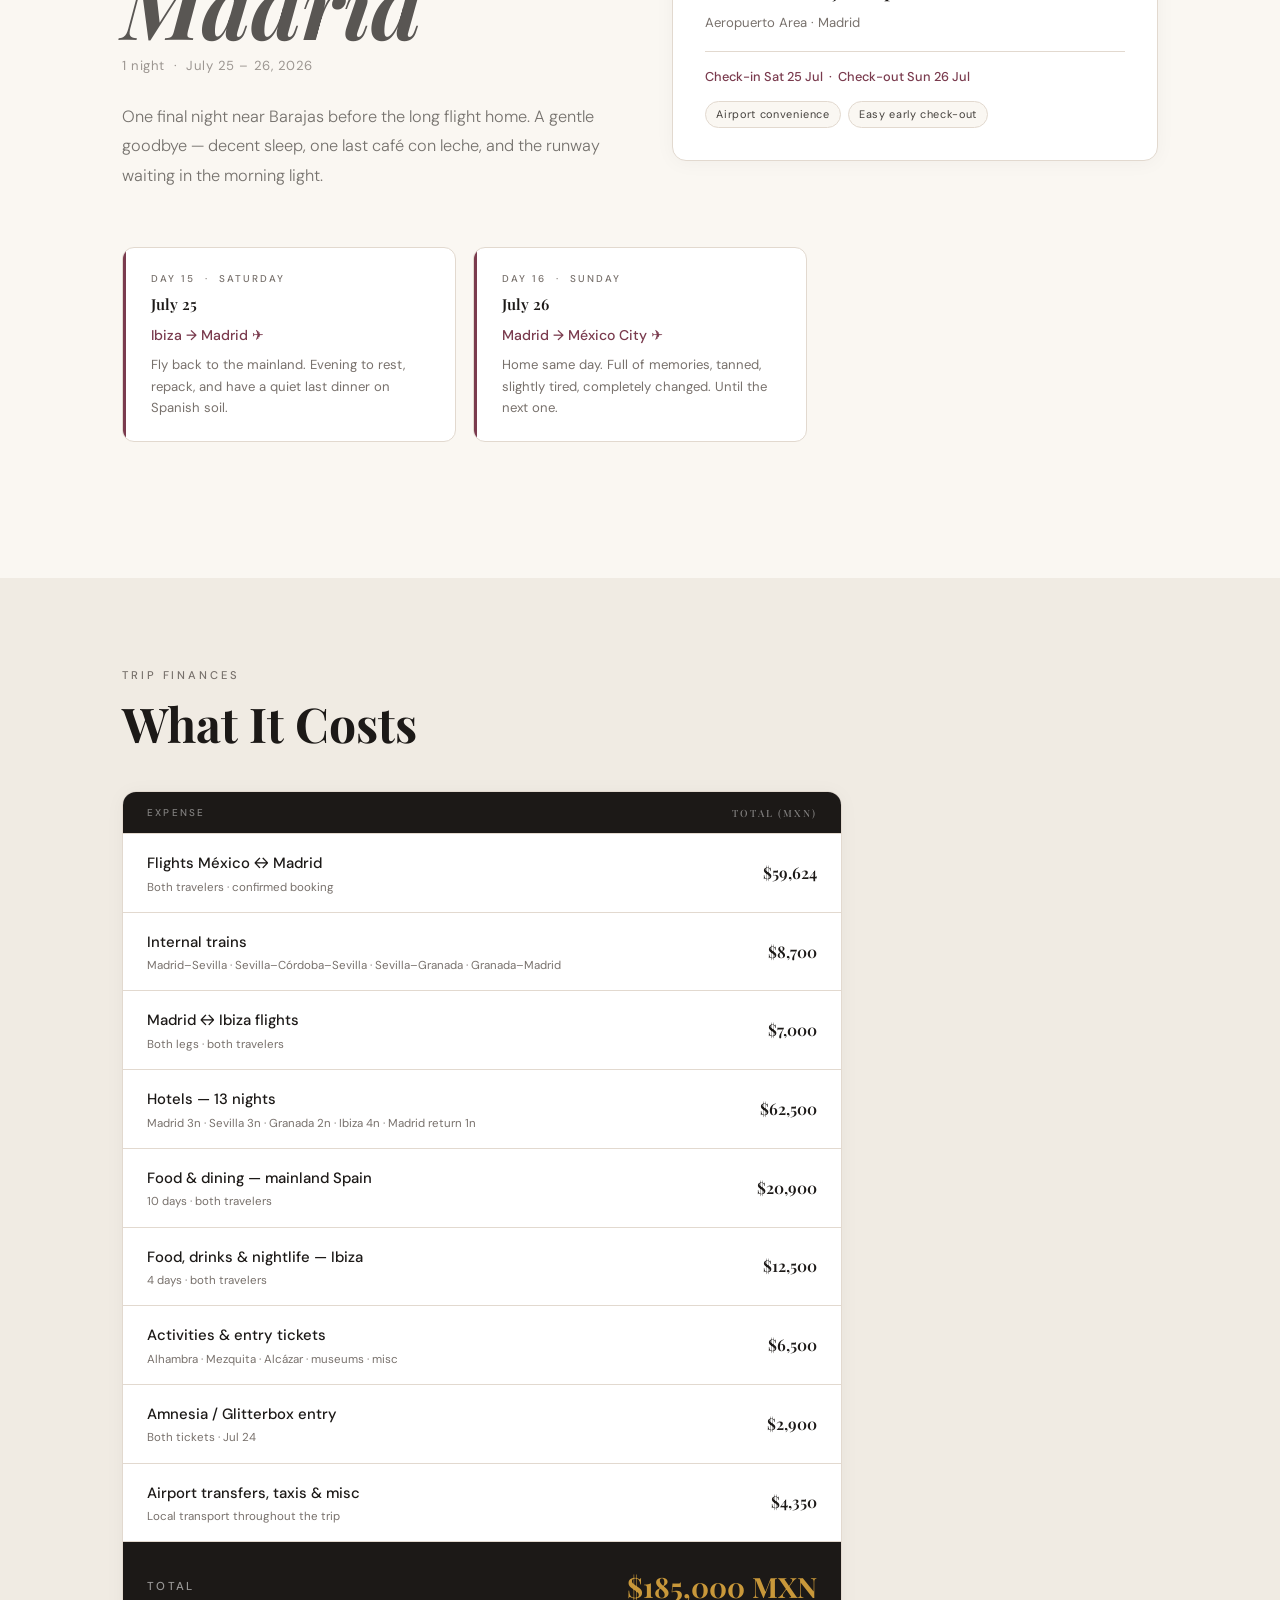
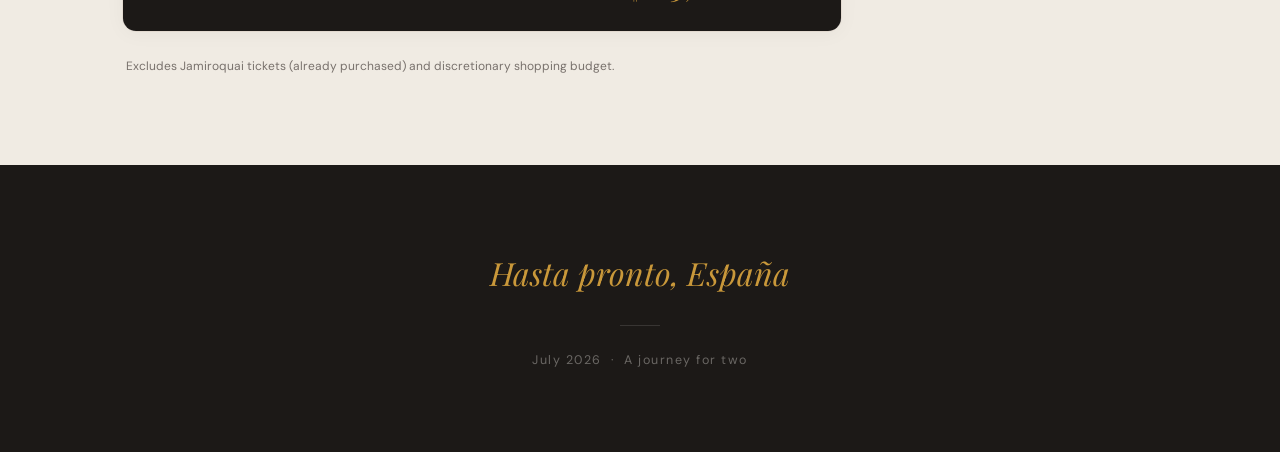
==== commit d9077644: "Fix photos: replace broken Unsplash URLs with local SVGs in root index.html" ====
--- a/index.html
+++ b/index.html
@@ -728,13 +728,13 @@
     <!-- Photos -->
     <div class="photos">
       <div class="photo fade" style="background: linear-gradient(to bottom, rgba(0,0,0,0.05), rgba(0,0,0,0.55)), url('photos/madrid-1.svg') center/cover no-repeat">
-        <p class="photo-lbl">Gran Vía</p>
+        <p class="photo-lbl">Gran Vía at Night</p>
       </div>
       <div class="photo fade" style="background: linear-gradient(to bottom, rgba(0,0,0,0.05), rgba(0,0,0,0.55)), url('photos/madrid-2.svg') center/cover no-repeat">
         <p class="photo-lbl">Parque del Retiro</p>
       </div>
       <div class="photo fade" style="background: linear-gradient(to bottom, rgba(0,0,0,0.05), rgba(0,0,0,0.55)), url('photos/madrid-3.svg') center/cover no-repeat">
-        <p class="photo-lbl">Plaza Mayor · Old Madrid</p>
+        <p class="photo-lbl">Mercado de San Miguel</p>
       </div>
     </div>
 
@@ -829,7 +829,7 @@
         <p class="photo-lbl">Barrio de Santa Cruz</p>
       </div>
       <div class="photo fade" style="background: linear-gradient(to bottom, rgba(0,0,0,0.05), rgba(0,0,0,0.55)), url('photos/sevilla-3.svg') center/cover no-repeat">
-        <p class="photo-lbl">La Giralda · Sevilla</p>
+        <p class="photo-lbl">Sevilla Cathedral &amp; Giralda</p>
       </div>
     </div>
 
@@ -909,13 +909,13 @@
     <!-- Photos -->
     <div class="photos">
       <div class="photo fade" style="background: linear-gradient(to bottom, rgba(0,0,0,0.05), rgba(0,0,0,0.55)), url('photos/granada-1.svg') center/cover no-repeat">
-        <p class="photo-lbl">La Alhambra · Interior</p>
+        <p class="photo-lbl">La Alhambra</p>
       </div>
       <div class="photo fade" style="background: linear-gradient(to bottom, rgba(0,0,0,0.05), rgba(0,0,0,0.55)), url('photos/granada-2.svg') center/cover no-repeat">
-        <p class="photo-lbl">Jardines del Generalife</p>
+        <p class="photo-lbl">Generalife Gardens</p>
       </div>
       <div class="photo fade" style="background: linear-gradient(to bottom, rgba(0,0,0,0.05), rgba(0,0,0,0.55)), url('photos/granada-3.svg') center/cover no-repeat">
-        <p class="photo-lbl">La Alhambra at Dusk</p>
+        <p class="photo-lbl">Albaicín at Dusk</p>
       </div>
     </div>
 
@@ -982,13 +982,13 @@
     <!-- Photos -->
     <div class="photos">
       <div class="photo fade" style="background: linear-gradient(to bottom, rgba(0,0,0,0.05), rgba(0,0,0,0.55)), url('photos/ibiza-1.svg') center/cover no-repeat">
-        <p class="photo-lbl">Es Vedrà at Sunset</p>
+        <p class="photo-lbl">Es Vedrà</p>
       </div>
       <div class="photo fade" style="background: linear-gradient(to bottom, rgba(0,0,0,0.05), rgba(0,0,0,0.55)), url('photos/ibiza-2.svg') center/cover no-repeat">
-        <p class="photo-lbl">Cala d'Hort · Ibiza</p>
+        <p class="photo-lbl">Dalt Vila at Sunset</p>
       </div>
       <div class="photo fade" style="background: linear-gradient(to bottom, rgba(0,0,0,0.05), rgba(0,0,0,0.55)), url('photos/ibiza-3.svg') center/cover no-repeat">
-        <p class="photo-lbl">Ibiza Coastline</p>
+        <p class="photo-lbl">Ses Salines Beach</p>
       </div>
     </div>
 
@@ -1207,4 +1207,4 @@
 </script>
 
 </body>
-</html>
+</html>
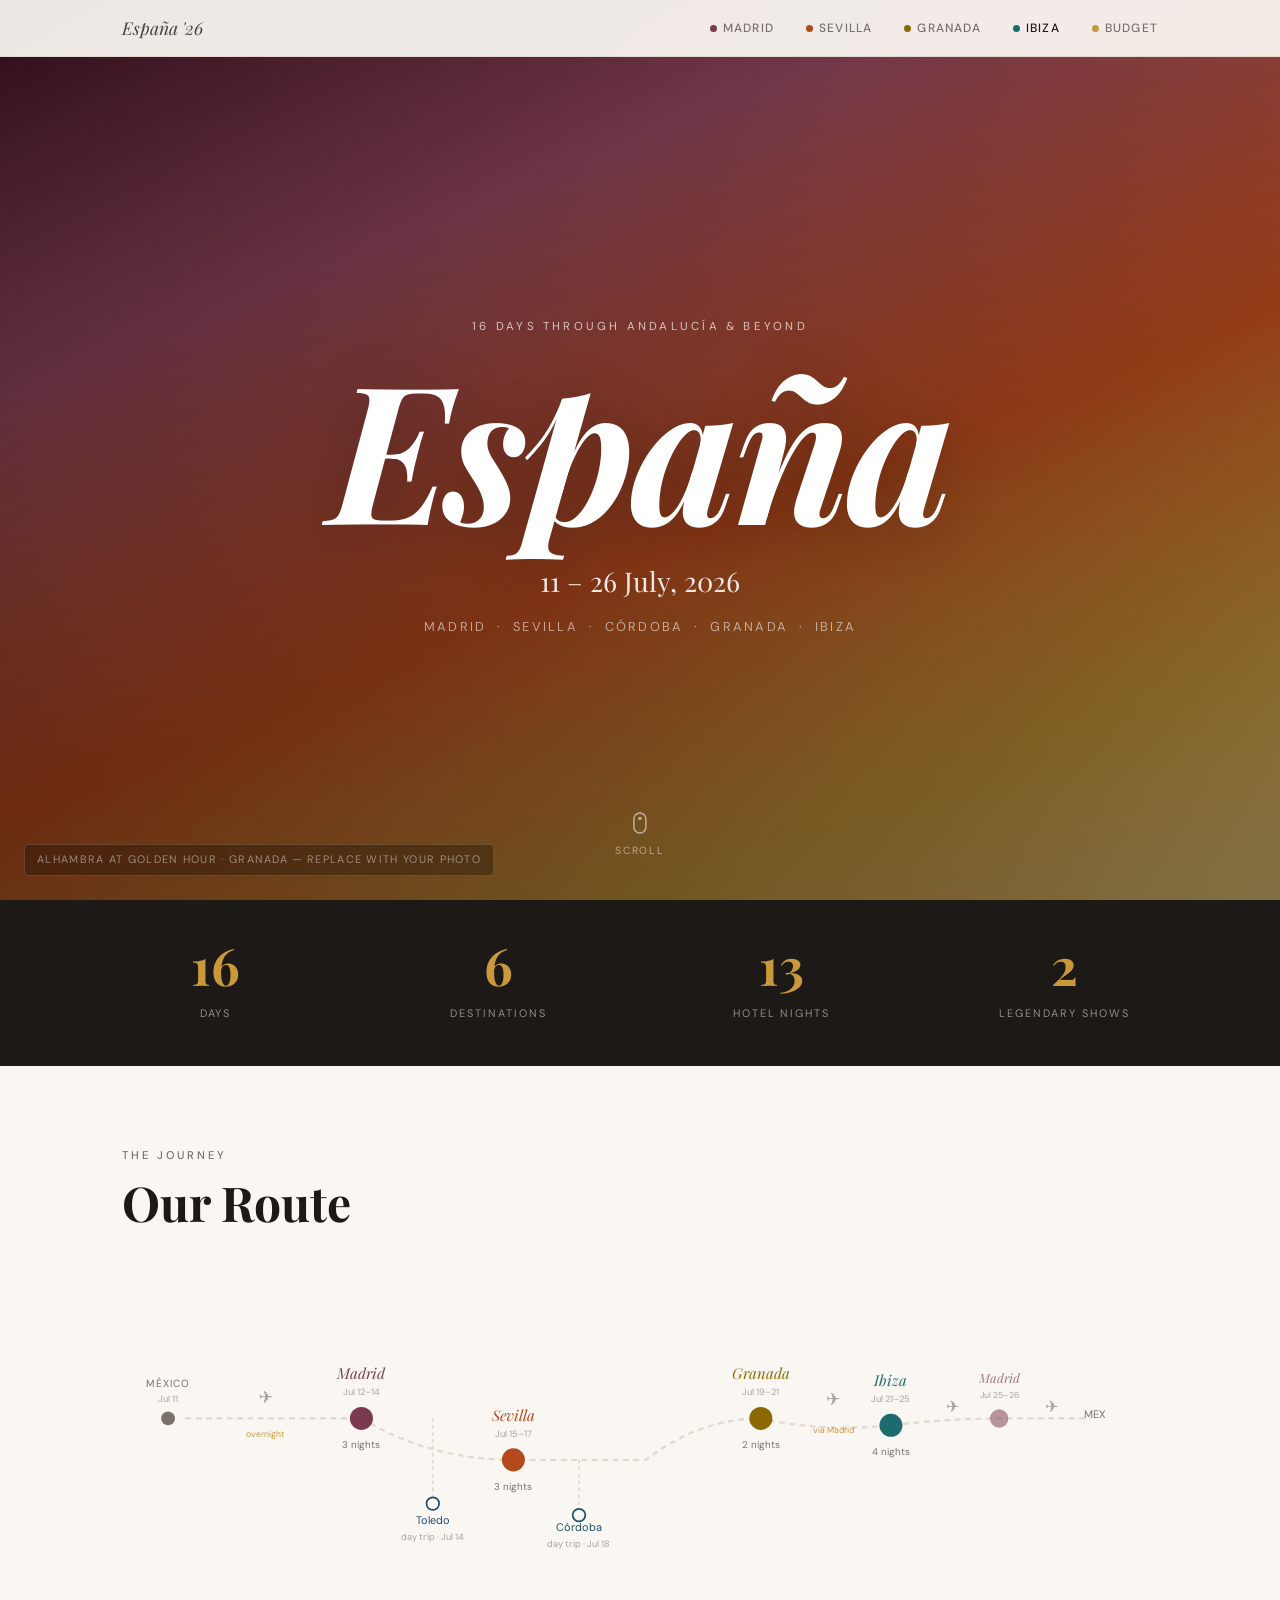
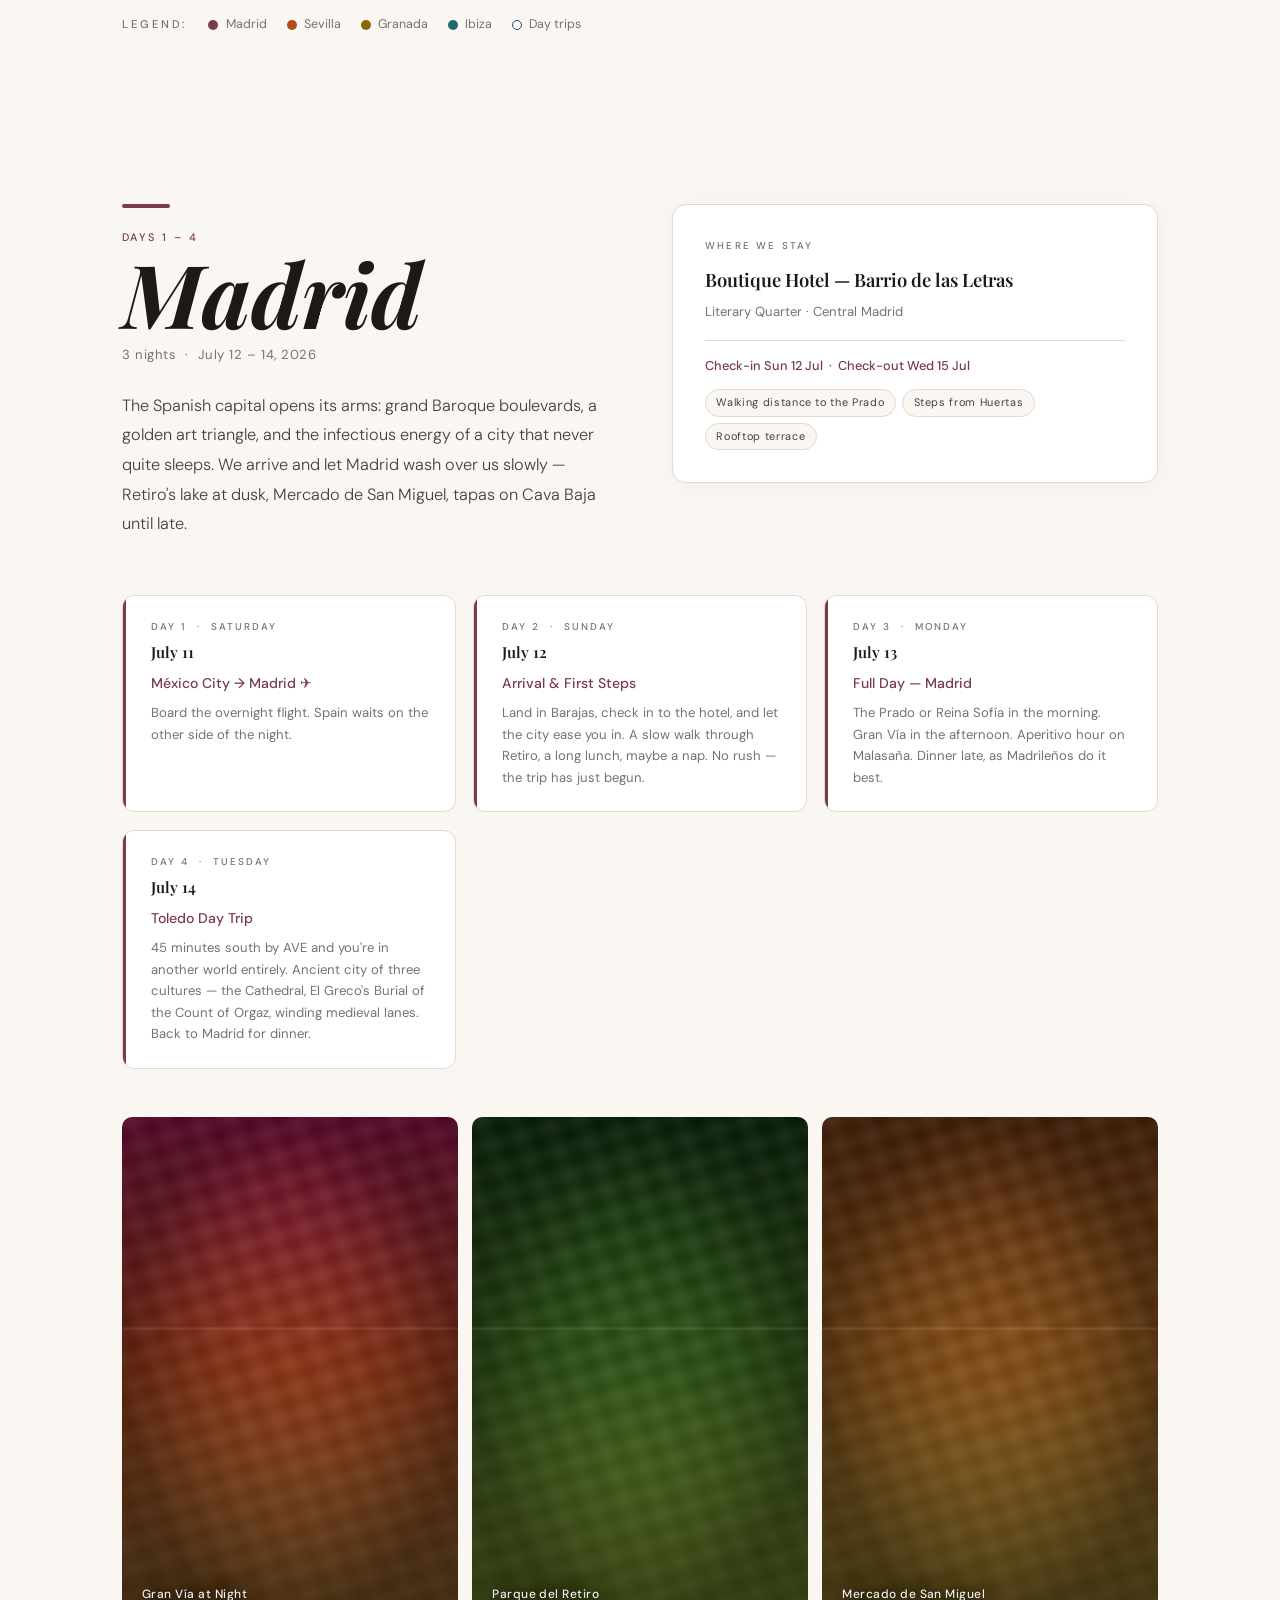
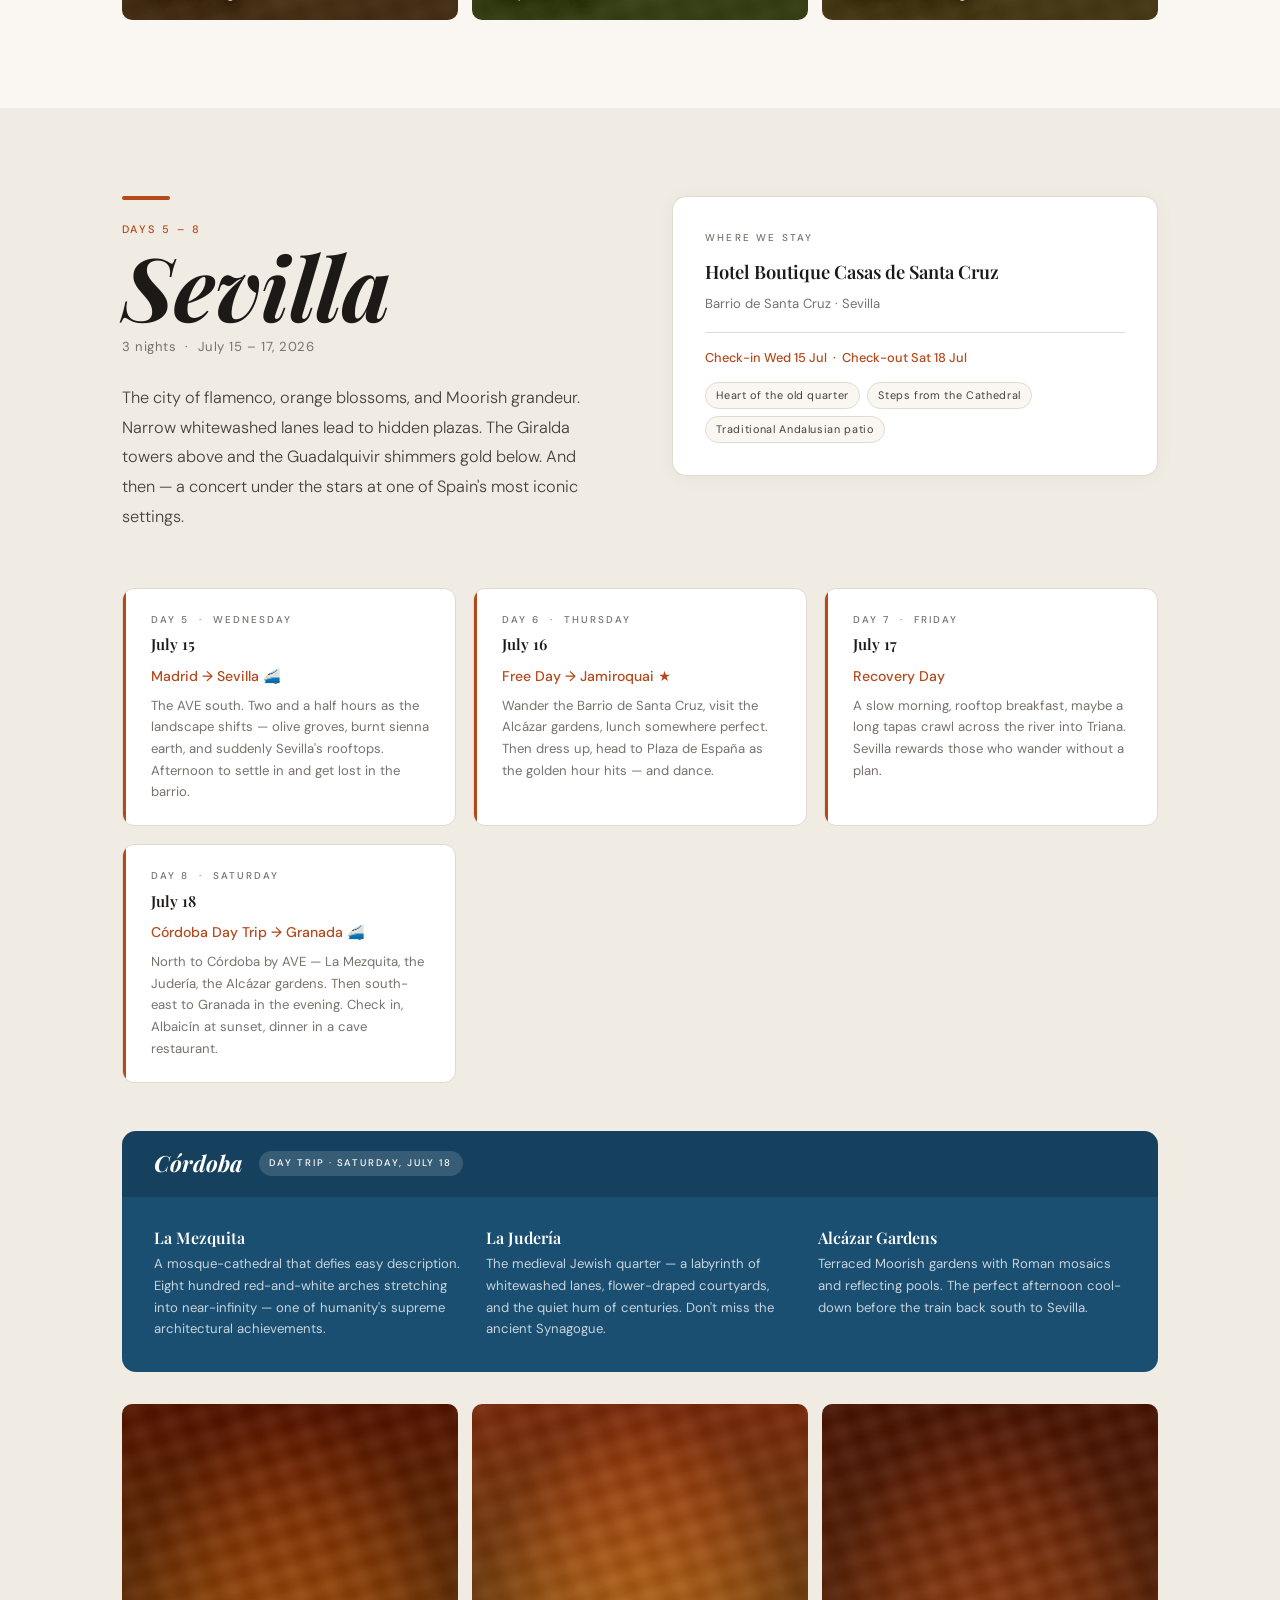
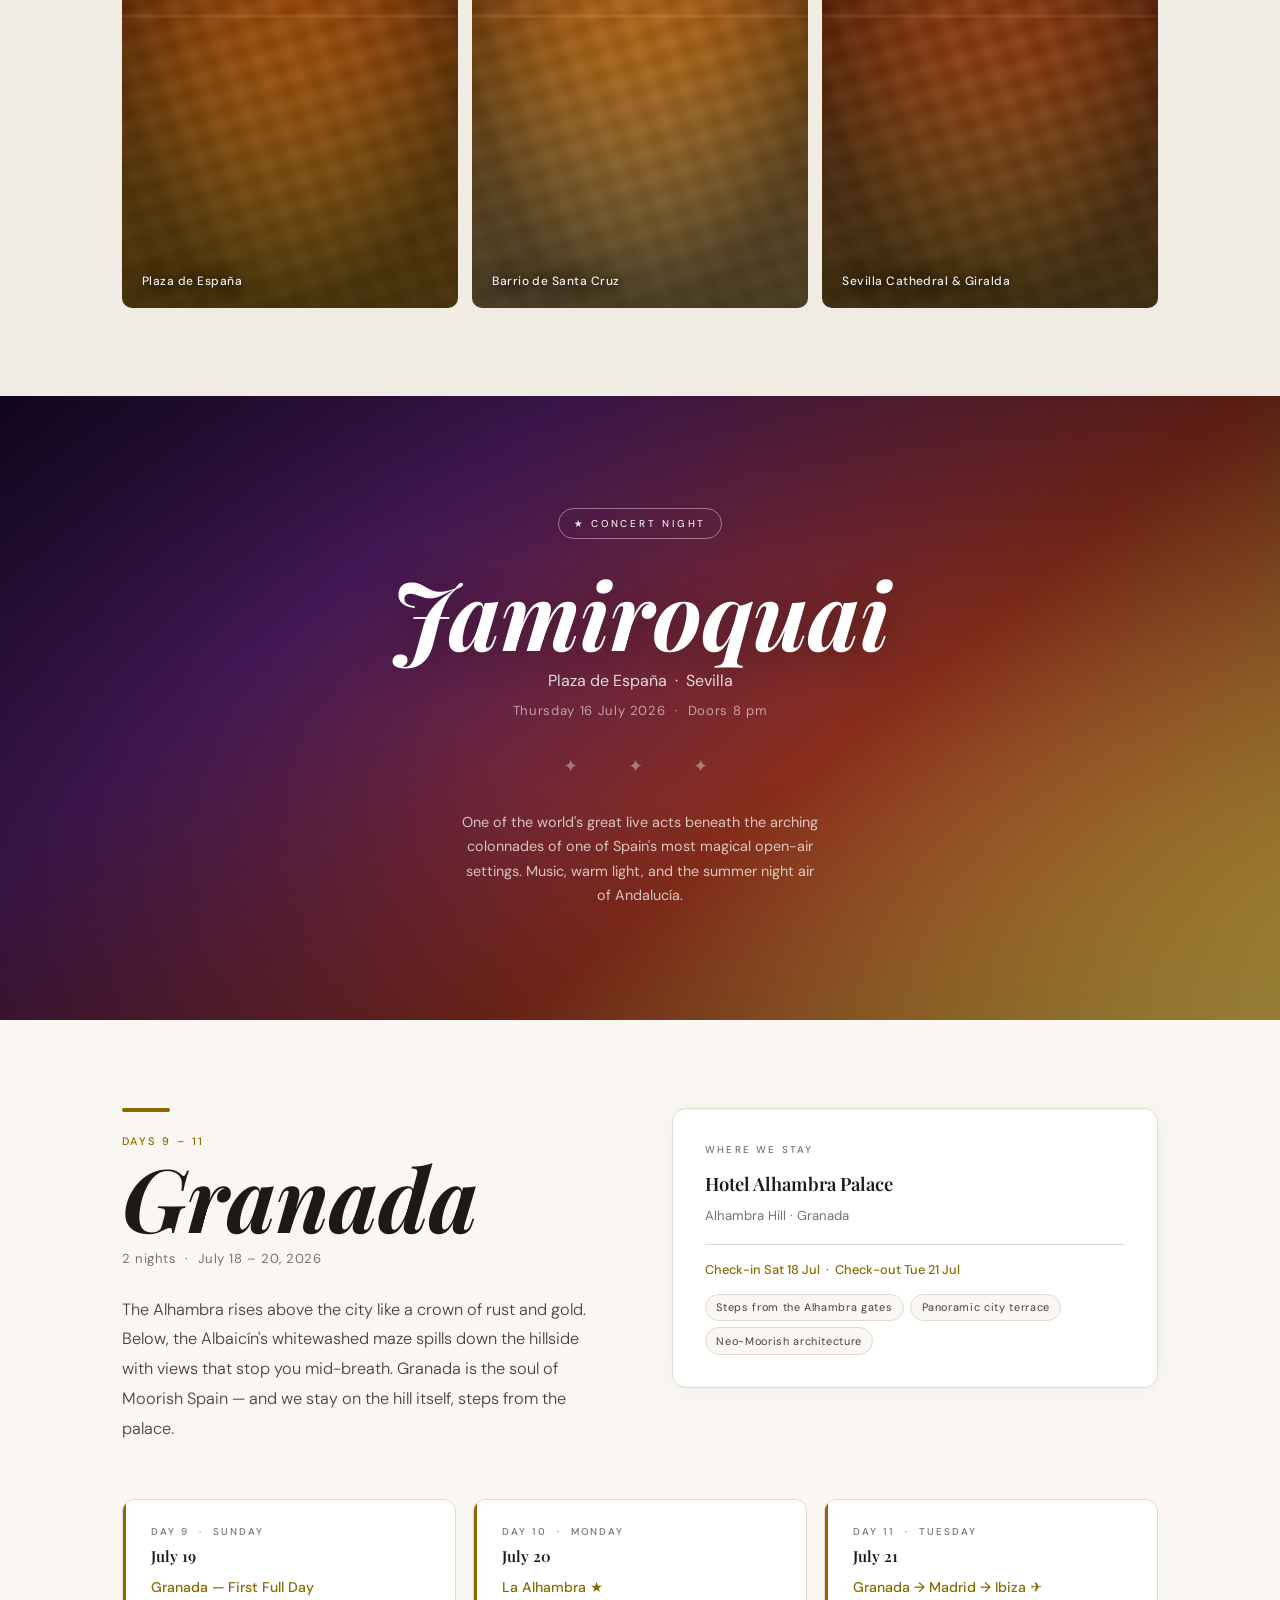
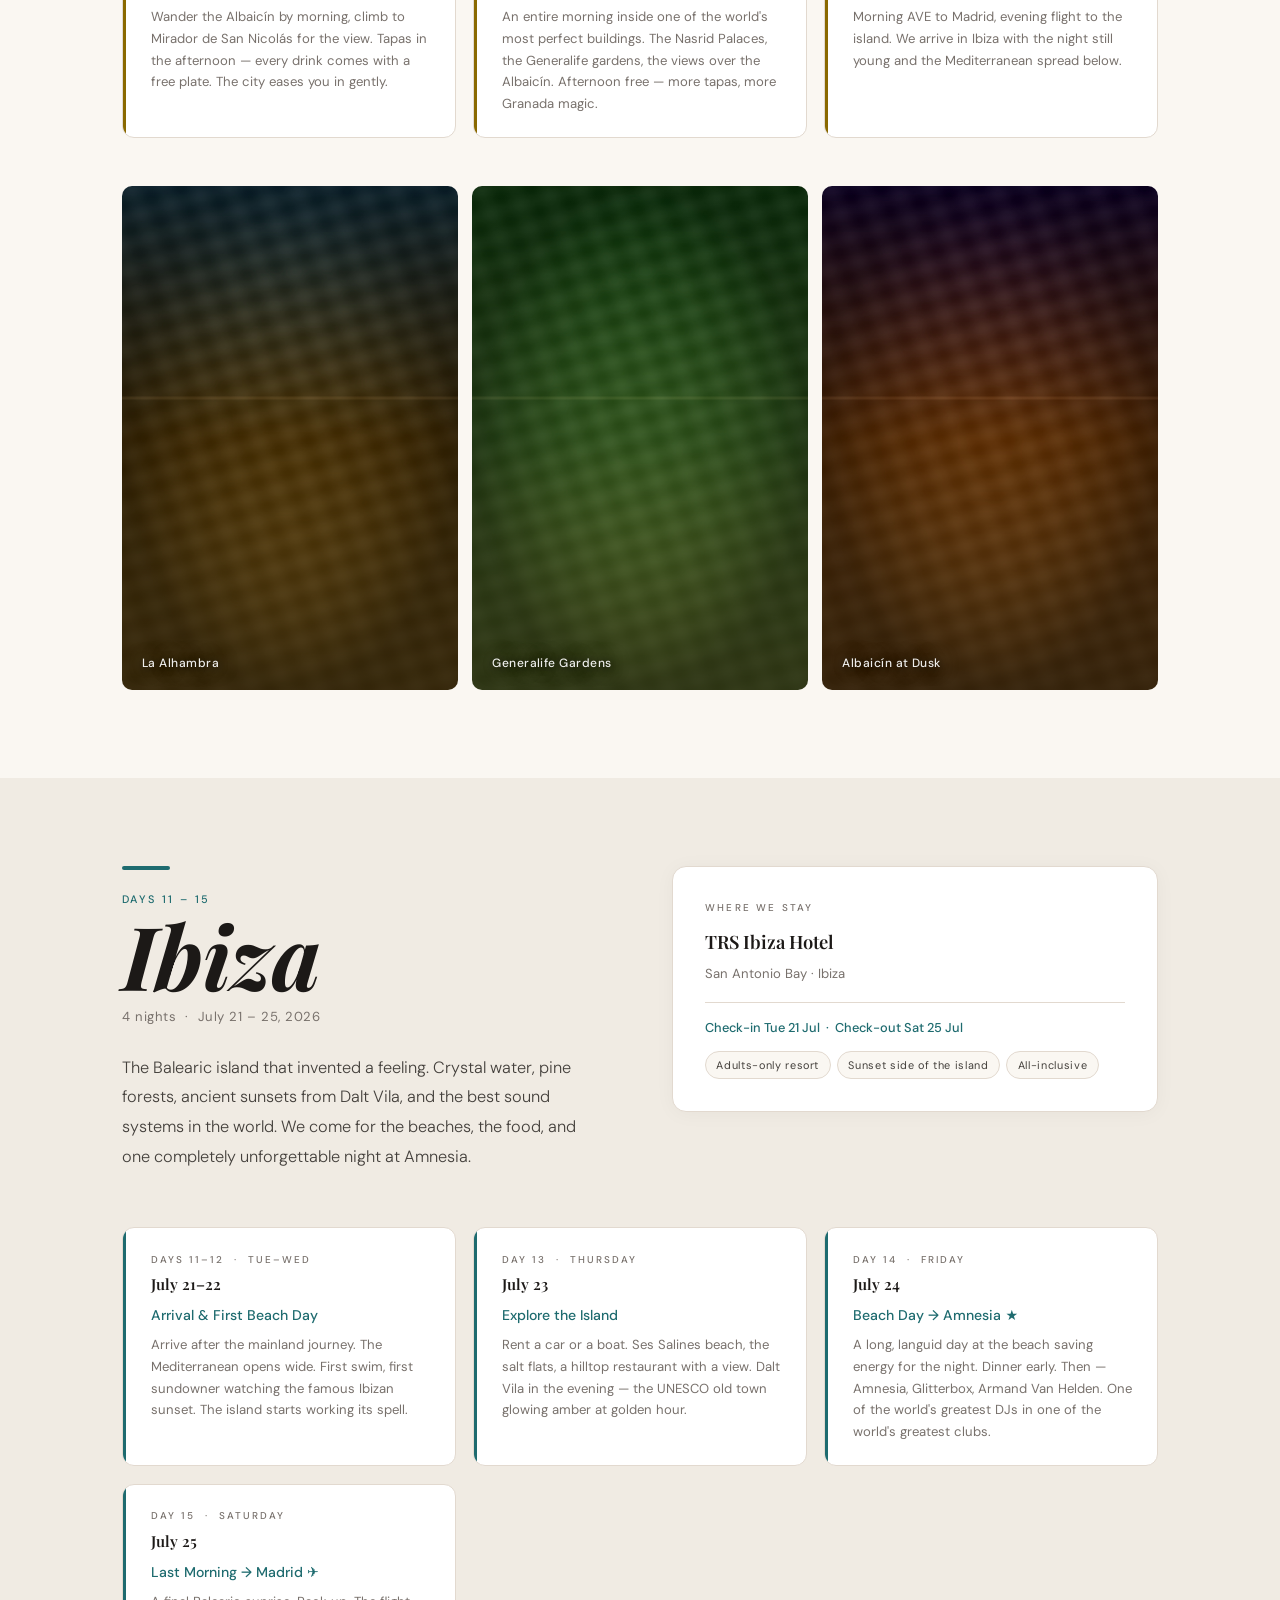
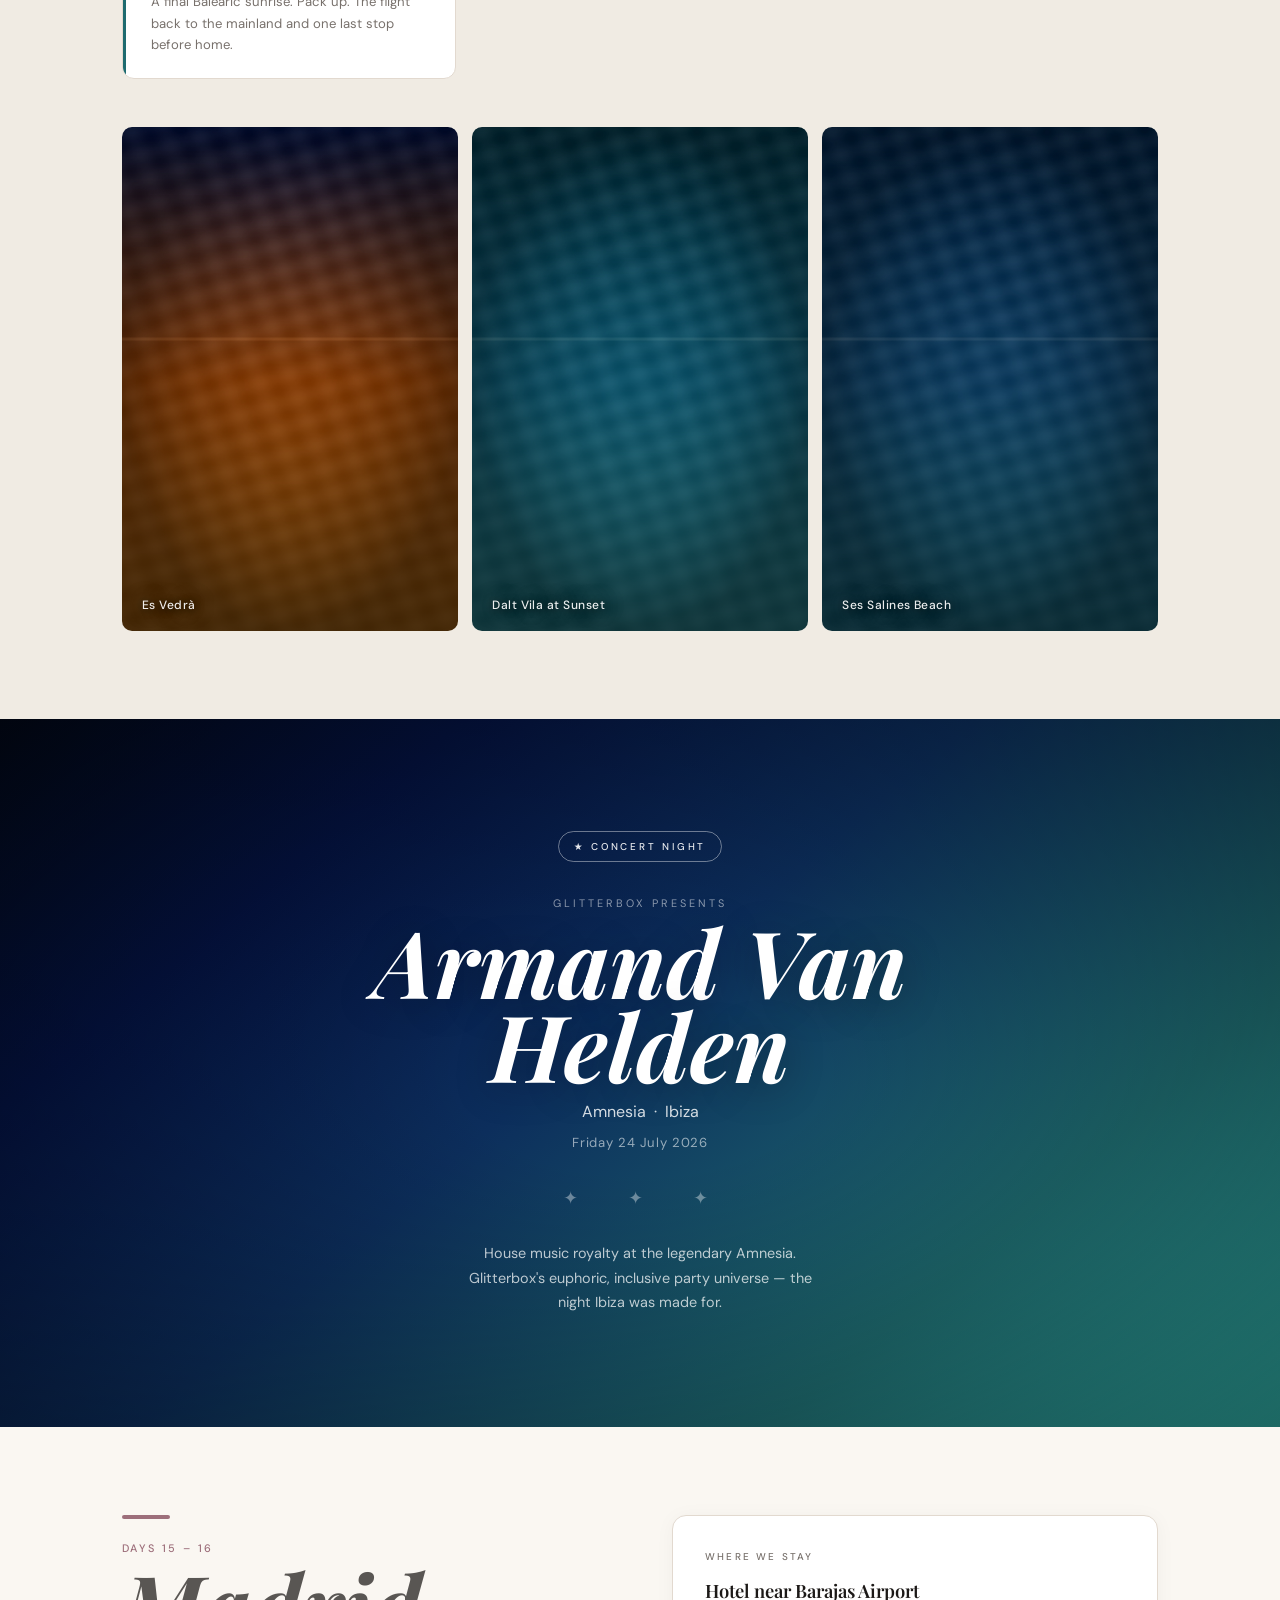
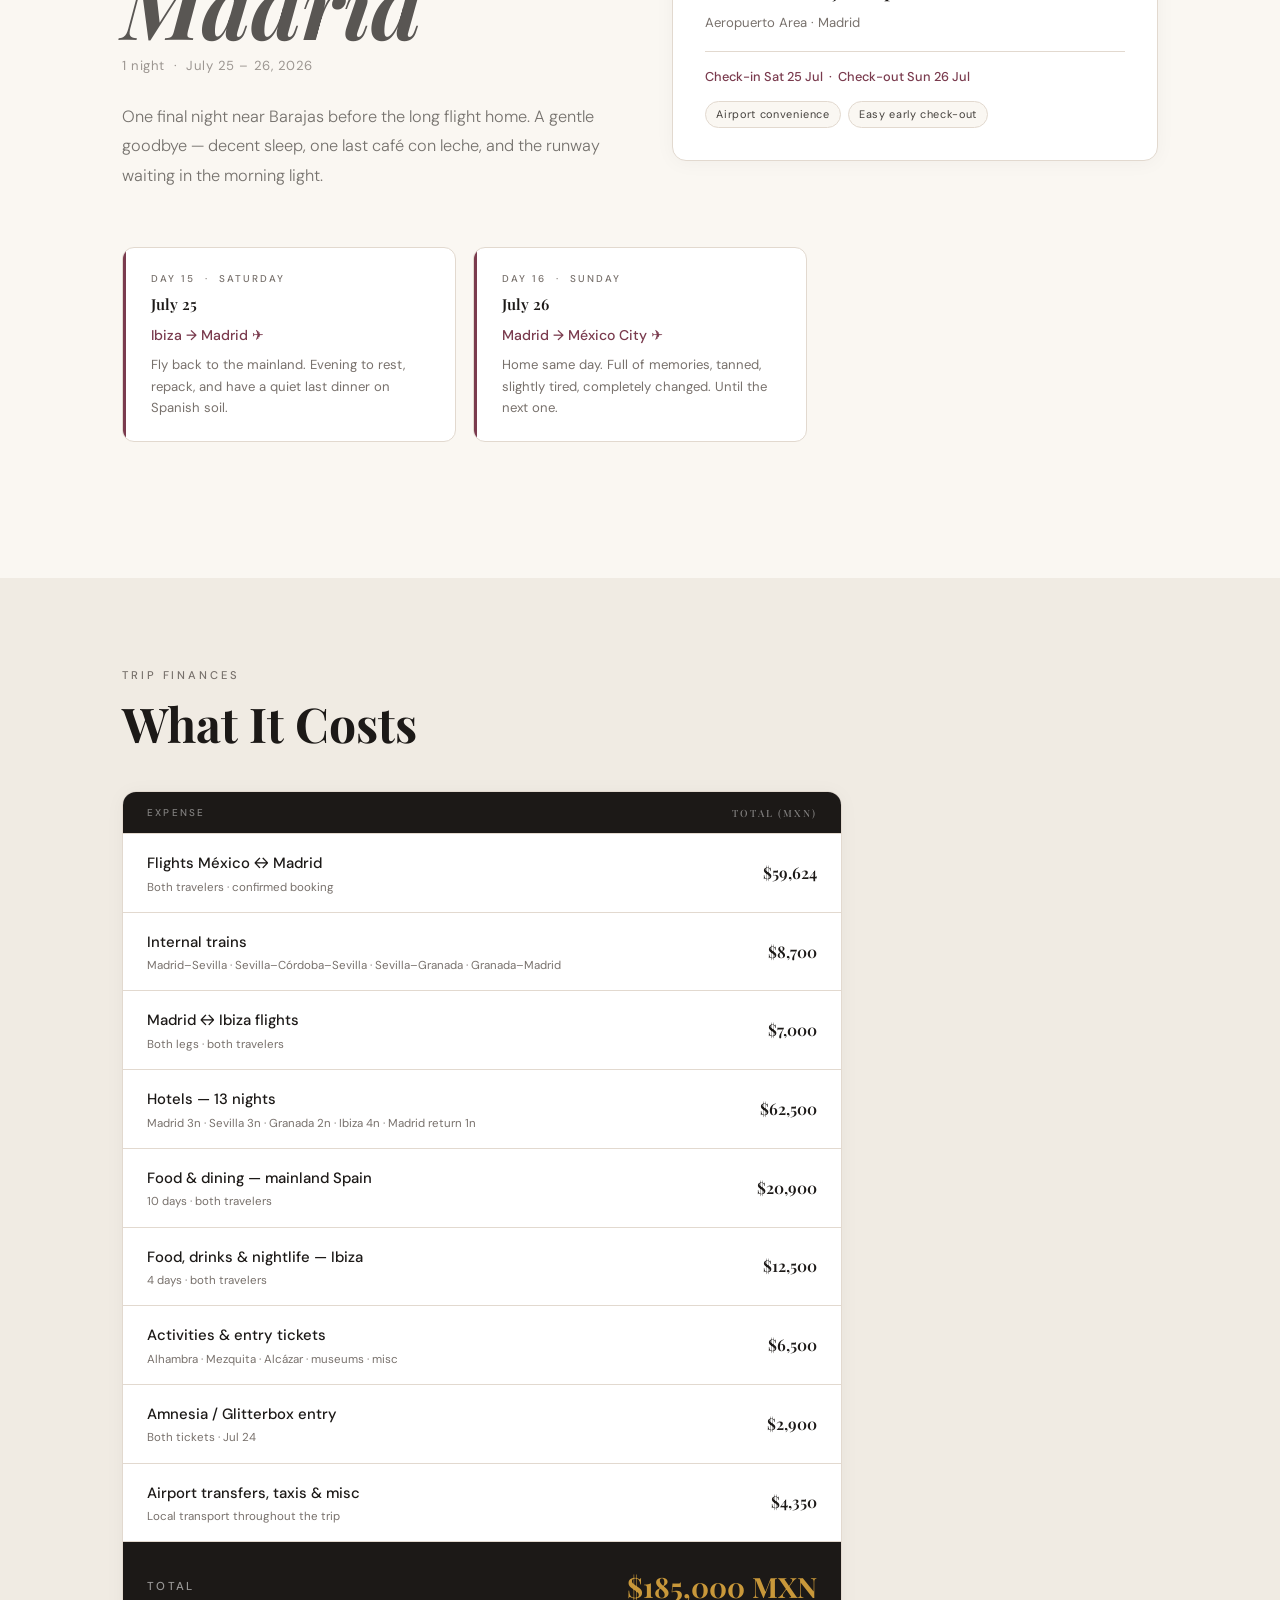
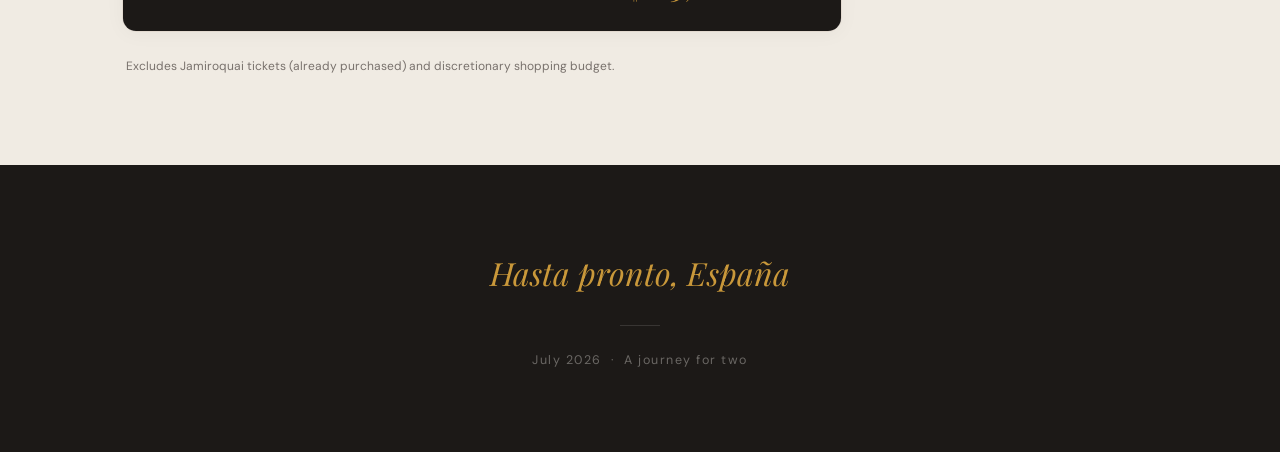
==== commit d31f22a4: "Add real JPEG photos to replace SVG gradients" ====
--- a/index.html
+++ b/index.html
@@ -727,13 +727,13 @@
 
     <!-- Photos -->
     <div class="photos">
-      <div class="photo fade" style="background: linear-gradient(to bottom, rgba(0,0,0,0.05), rgba(0,0,0,0.55)), url('photos/madrid-1.svg') center/cover no-repeat">
+      <div class="photo fade" style="background: linear-gradient(to bottom, rgba(0,0,0,0.05), rgba(0,0,0,0.55)), url('photos/madrid-1.jpg') center/cover no-repeat">
         <p class="photo-lbl">Gran Vía at Night</p>
       </div>
-      <div class="photo fade" style="background: linear-gradient(to bottom, rgba(0,0,0,0.05), rgba(0,0,0,0.55)), url('photos/madrid-2.svg') center/cover no-repeat">
+      <div class="photo fade" style="background: linear-gradient(to bottom, rgba(0,0,0,0.05), rgba(0,0,0,0.55)), url('photos/madrid-2.jpg') center/cover no-repeat">
         <p class="photo-lbl">Parque del Retiro</p>
       </div>
-      <div class="photo fade" style="background: linear-gradient(to bottom, rgba(0,0,0,0.05), rgba(0,0,0,0.55)), url('photos/madrid-3.svg') center/cover no-repeat">
+      <div class="photo fade" style="background: linear-gradient(to bottom, rgba(0,0,0,0.05), rgba(0,0,0,0.55)), url('photos/madrid-3.jpg') center/cover no-repeat">
         <p class="photo-lbl">Mercado de San Miguel</p>
       </div>
     </div>
@@ -822,13 +822,13 @@
 
     <!-- Photos -->
     <div class="photos mt-2">
-      <div class="photo fade" style="background: linear-gradient(to bottom, rgba(0,0,0,0.05), rgba(0,0,0,0.55)), url('photos/sevilla-1.svg') center/cover no-repeat">
+      <div class="photo fade" style="background: linear-gradient(to bottom, rgba(0,0,0,0.05), rgba(0,0,0,0.55)), url('photos/sevilla-1.jpg') center/cover no-repeat">
         <p class="photo-lbl">Plaza de España</p>
       </div>
-      <div class="photo fade" style="background: linear-gradient(to bottom, rgba(0,0,0,0.05), rgba(0,0,0,0.55)), url('photos/sevilla-2.svg') center/cover no-repeat">
+      <div class="photo fade" style="background: linear-gradient(to bottom, rgba(0,0,0,0.05), rgba(0,0,0,0.55)), url('photos/sevilla-2.jpg') center/cover no-repeat">
         <p class="photo-lbl">Barrio de Santa Cruz</p>
       </div>
-      <div class="photo fade" style="background: linear-gradient(to bottom, rgba(0,0,0,0.05), rgba(0,0,0,0.55)), url('photos/sevilla-3.svg') center/cover no-repeat">
+      <div class="photo fade" style="background: linear-gradient(to bottom, rgba(0,0,0,0.05), rgba(0,0,0,0.55)), url('photos/sevilla-3.jpg') center/cover no-repeat">
         <p class="photo-lbl">Sevilla Cathedral &amp; Giralda</p>
       </div>
     </div>
@@ -908,13 +908,13 @@
 
     <!-- Photos -->
     <div class="photos">
-      <div class="photo fade" style="background: linear-gradient(to bottom, rgba(0,0,0,0.05), rgba(0,0,0,0.55)), url('photos/granada-1.svg') center/cover no-repeat">
+      <div class="photo fade" style="background: linear-gradient(to bottom, rgba(0,0,0,0.05), rgba(0,0,0,0.55)), url('photos/granada-1.jpg') center/cover no-repeat">
         <p class="photo-lbl">La Alhambra</p>
       </div>
-      <div class="photo fade" style="background: linear-gradient(to bottom, rgba(0,0,0,0.05), rgba(0,0,0,0.55)), url('photos/granada-2.svg') center/cover no-repeat">
+      <div class="photo fade" style="background: linear-gradient(to bottom, rgba(0,0,0,0.05), rgba(0,0,0,0.55)), url('photos/granada-2.jpg') center/cover no-repeat">
         <p class="photo-lbl">Generalife Gardens</p>
       </div>
-      <div class="photo fade" style="background: linear-gradient(to bottom, rgba(0,0,0,0.05), rgba(0,0,0,0.55)), url('photos/granada-3.svg') center/cover no-repeat">
+      <div class="photo fade" style="background: linear-gradient(to bottom, rgba(0,0,0,0.05), rgba(0,0,0,0.55)), url('photos/granada-3.jpg') center/cover no-repeat">
         <p class="photo-lbl">Albaicín at Dusk</p>
       </div>
     </div>
@@ -981,13 +981,13 @@
 
     <!-- Photos -->
     <div class="photos">
-      <div class="photo fade" style="background: linear-gradient(to bottom, rgba(0,0,0,0.05), rgba(0,0,0,0.55)), url('photos/ibiza-1.svg') center/cover no-repeat">
+      <div class="photo fade" style="background: linear-gradient(to bottom, rgba(0,0,0,0.05), rgba(0,0,0,0.55)), url('photos/ibiza-1.jpg') center/cover no-repeat">
         <p class="photo-lbl">Es Vedrà</p>
       </div>
-      <div class="photo fade" style="background: linear-gradient(to bottom, rgba(0,0,0,0.05), rgba(0,0,0,0.55)), url('photos/ibiza-2.svg') center/cover no-repeat">
+      <div class="photo fade" style="background: linear-gradient(to bottom, rgba(0,0,0,0.05), rgba(0,0,0,0.55)), url('photos/ibiza-2.jpg') center/cover no-repeat">
         <p class="photo-lbl">Dalt Vila at Sunset</p>
       </div>
-      <div class="photo fade" style="background: linear-gradient(to bottom, rgba(0,0,0,0.05), rgba(0,0,0,0.55)), url('photos/ibiza-3.svg') center/cover no-repeat">
+      <div class="photo fade" style="background: linear-gradient(to bottom, rgba(0,0,0,0.05), rgba(0,0,0,0.55)), url('photos/ibiza-3.jpg') center/cover no-repeat">
         <p class="photo-lbl">Ses Salines Beach</p>
       </div>
     </div>
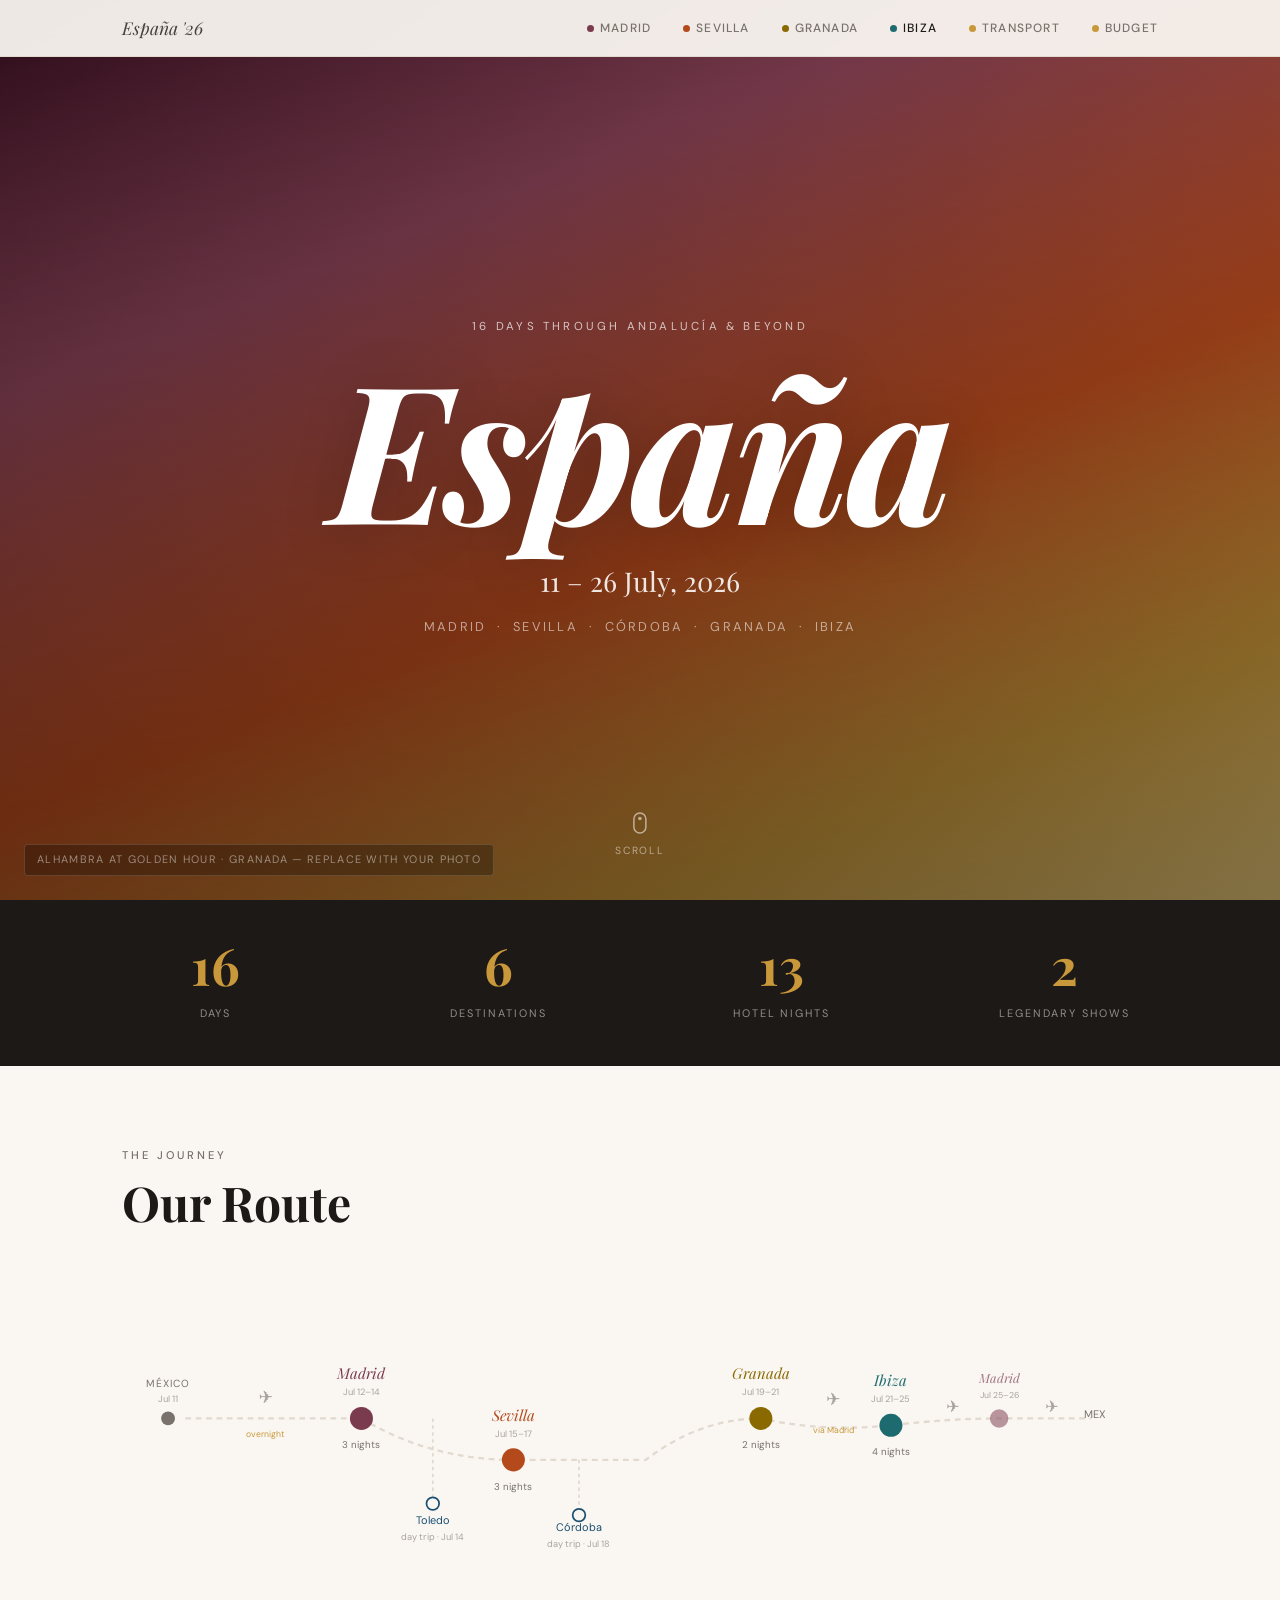
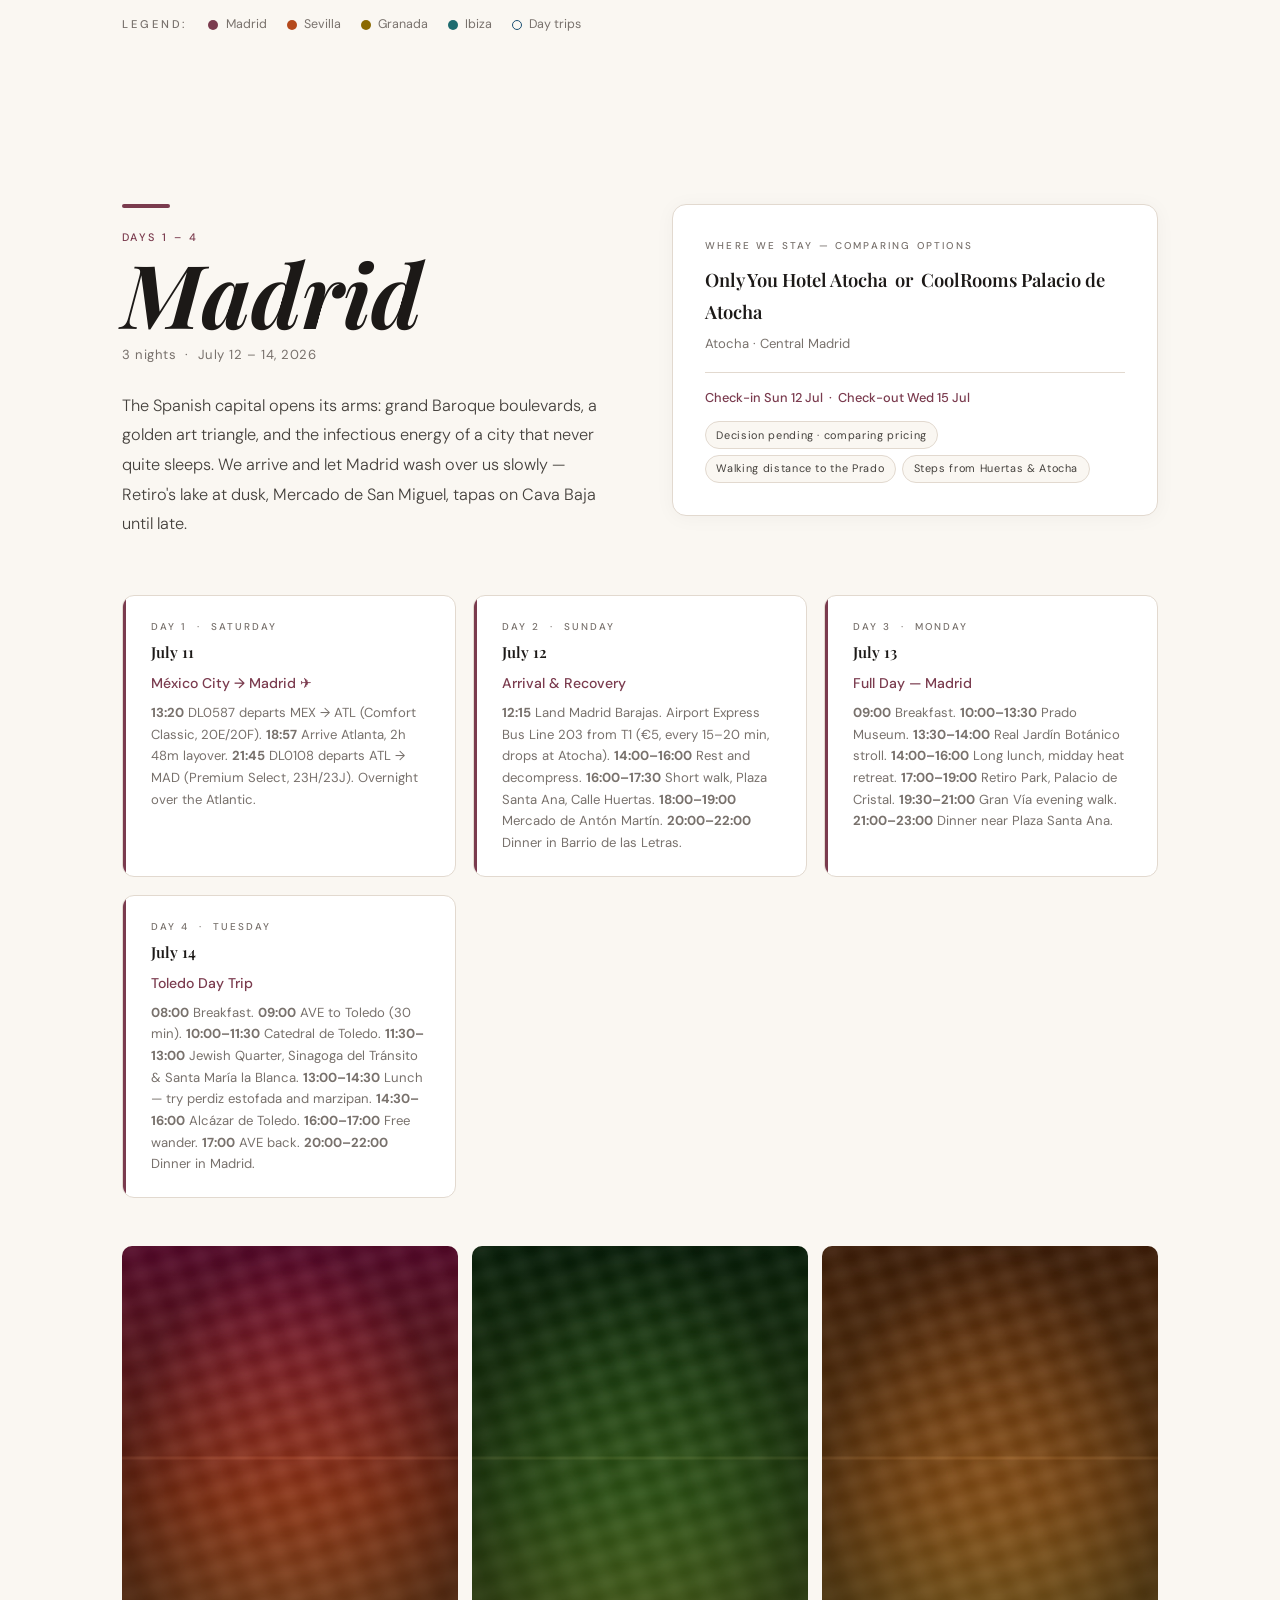
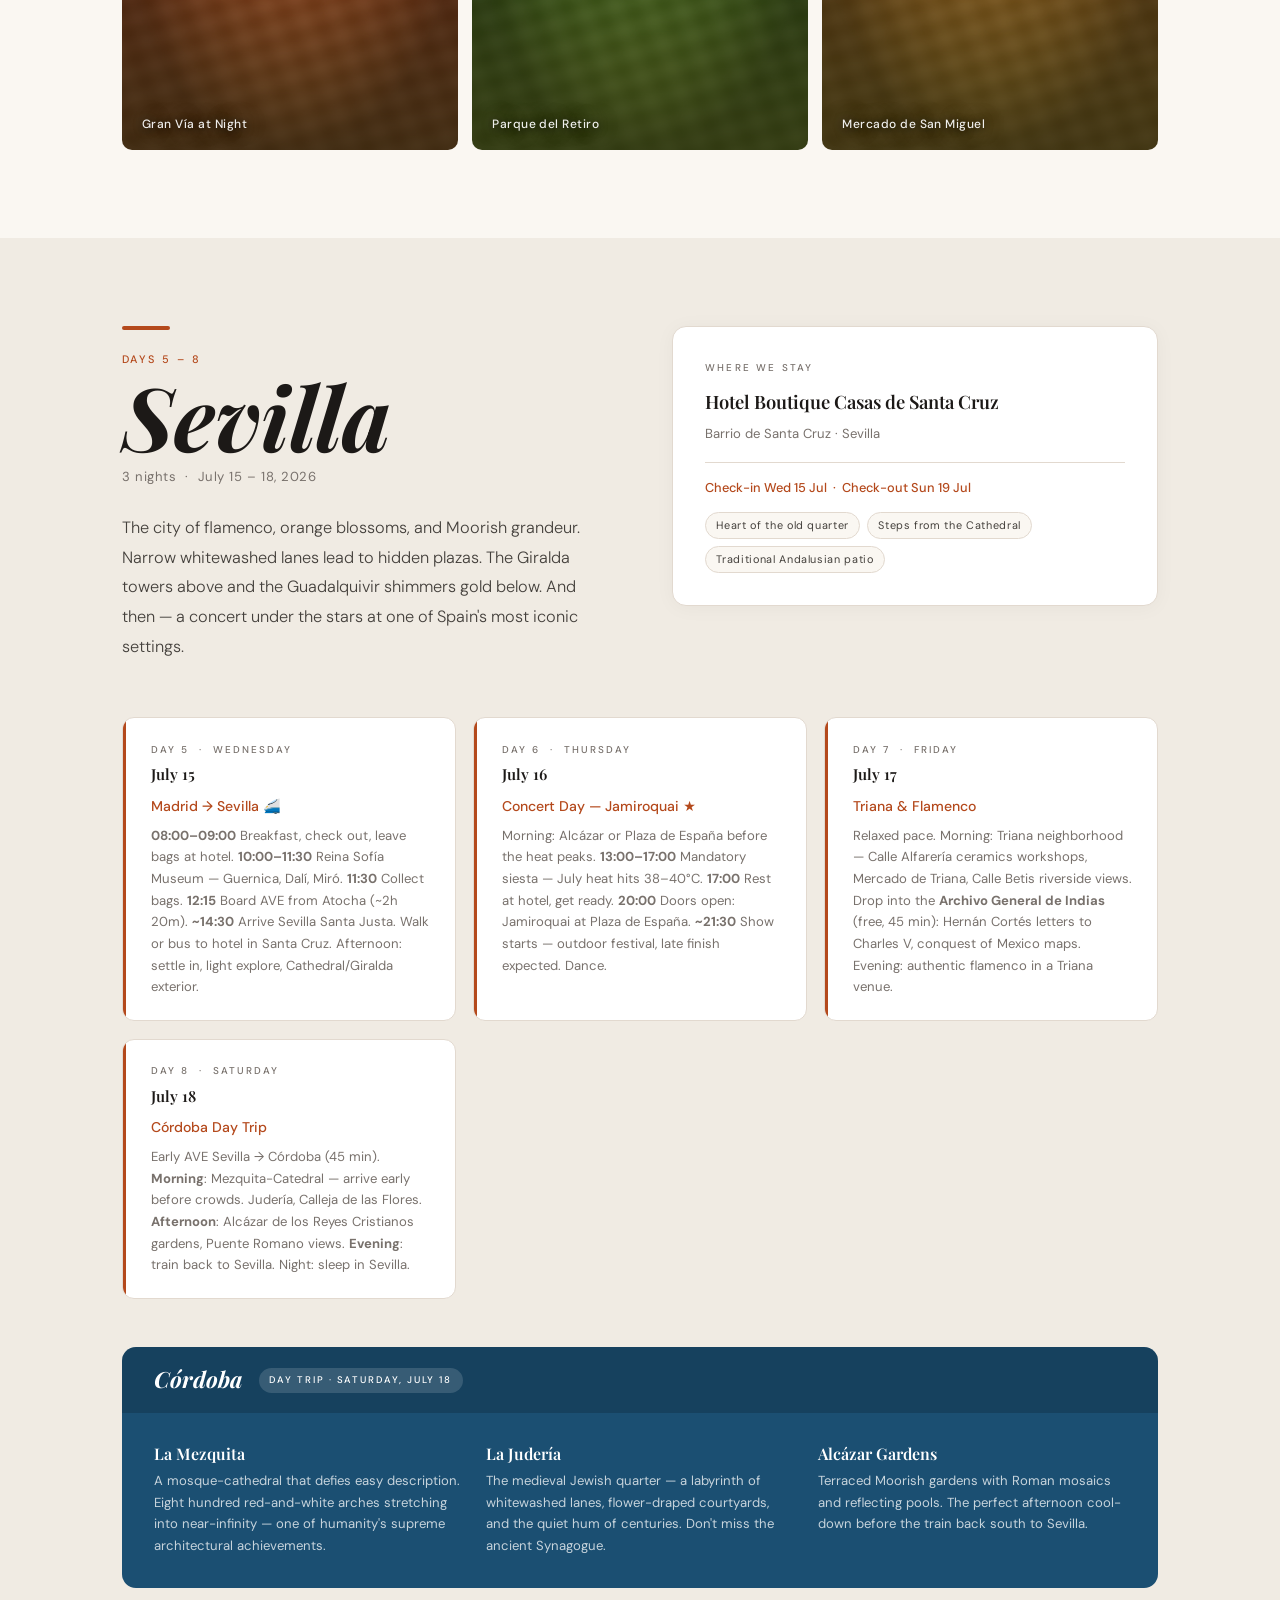
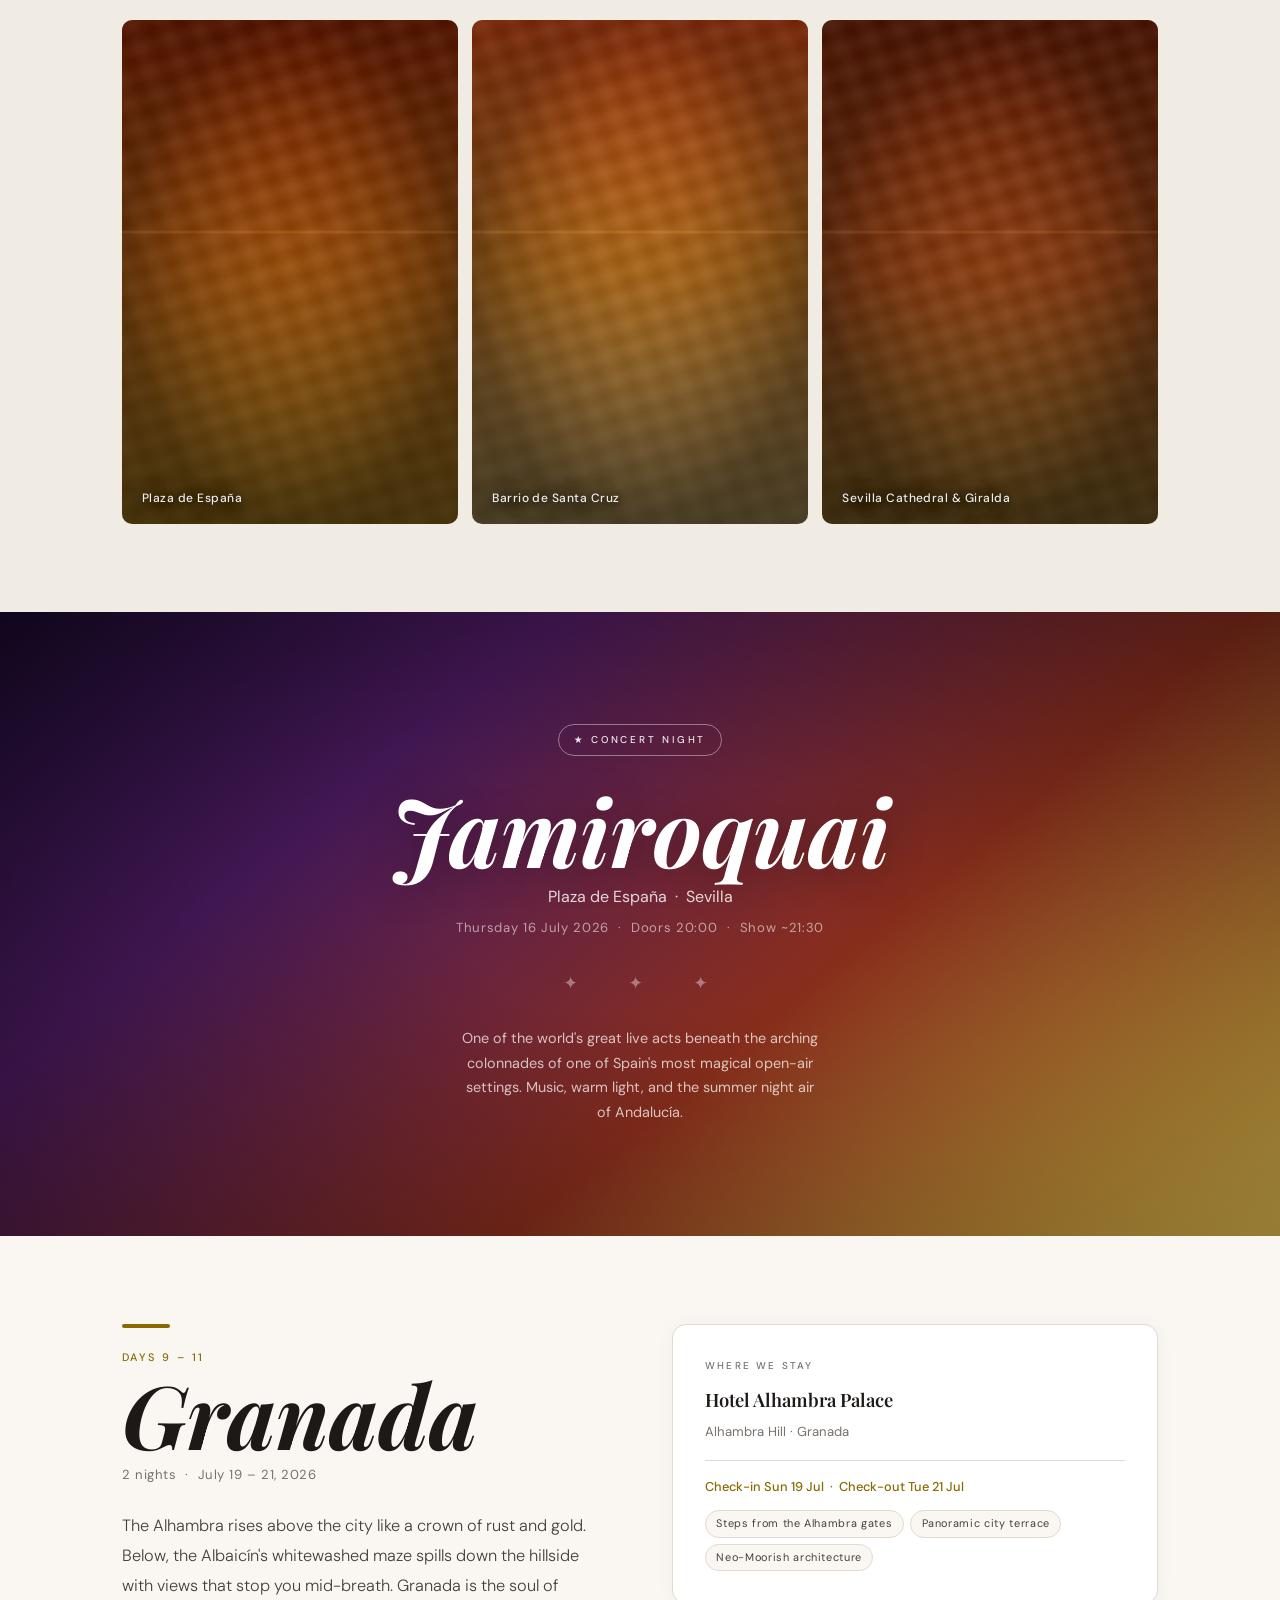
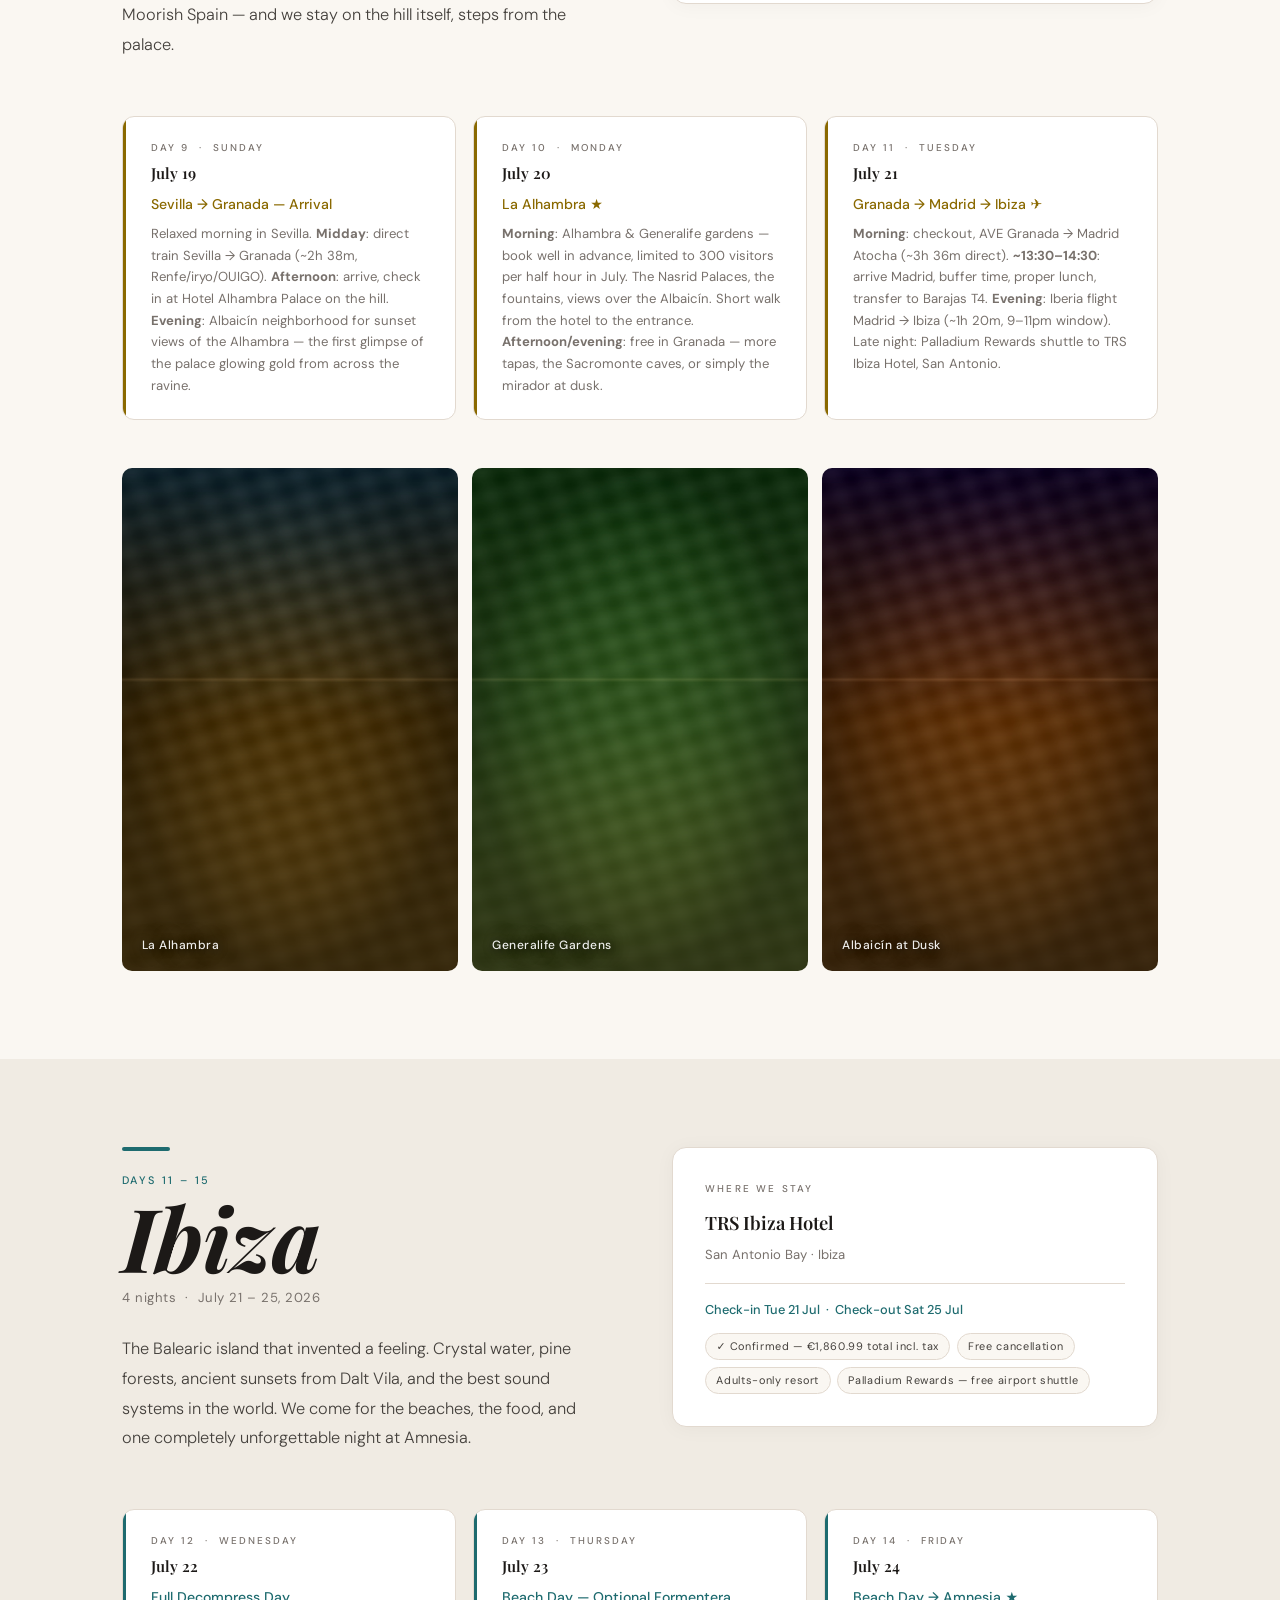
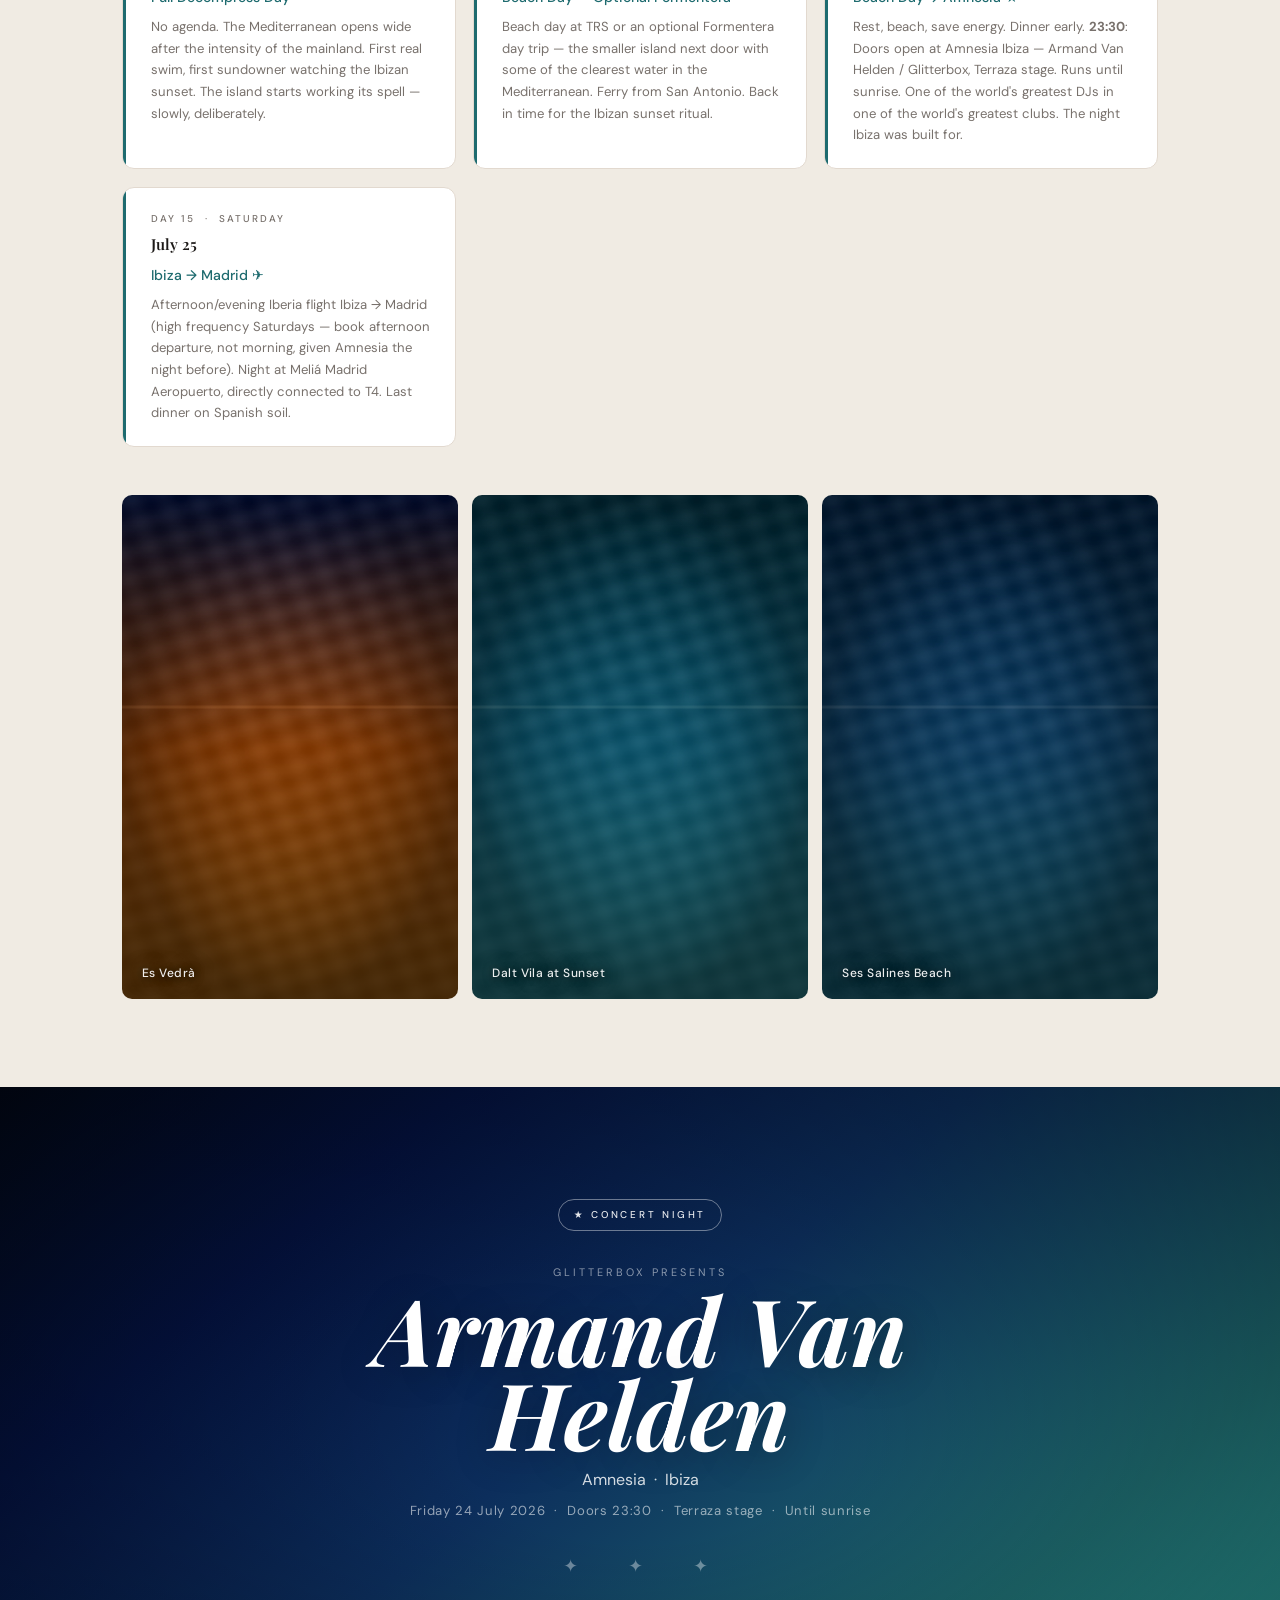
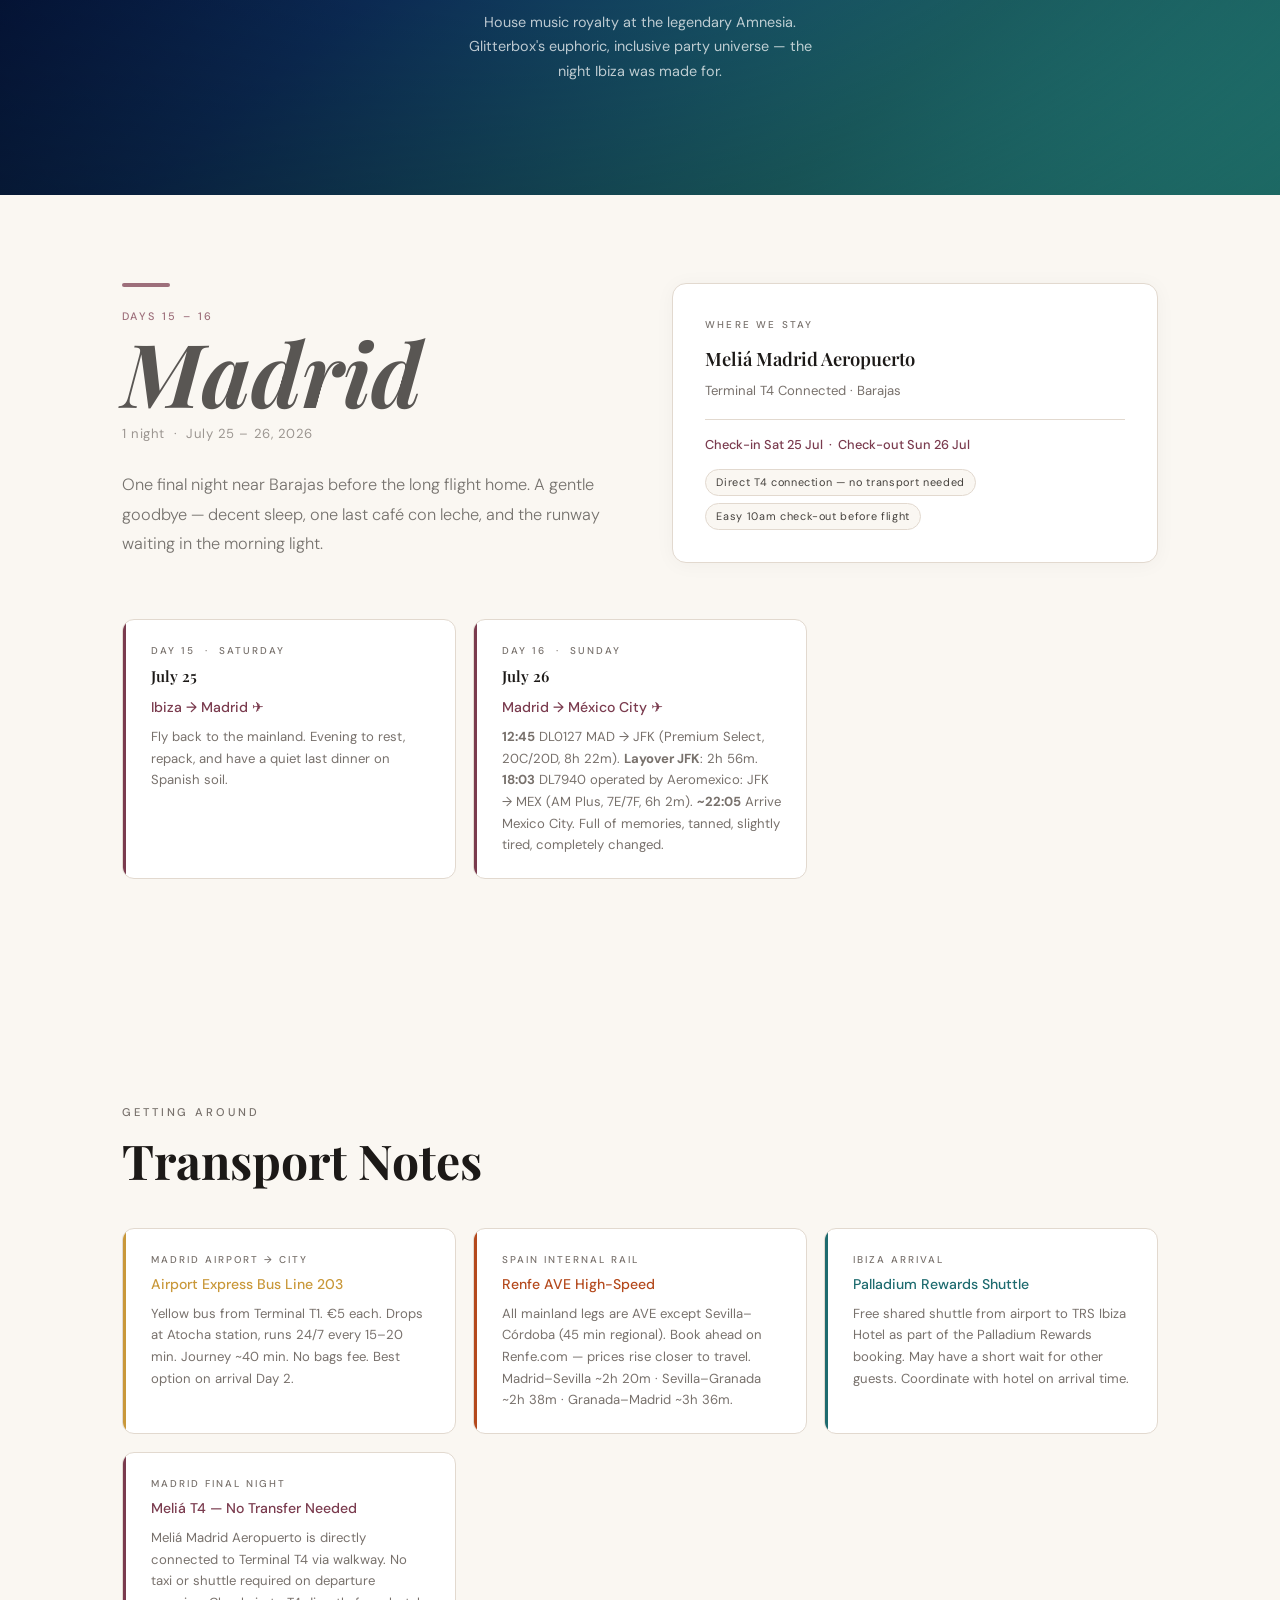
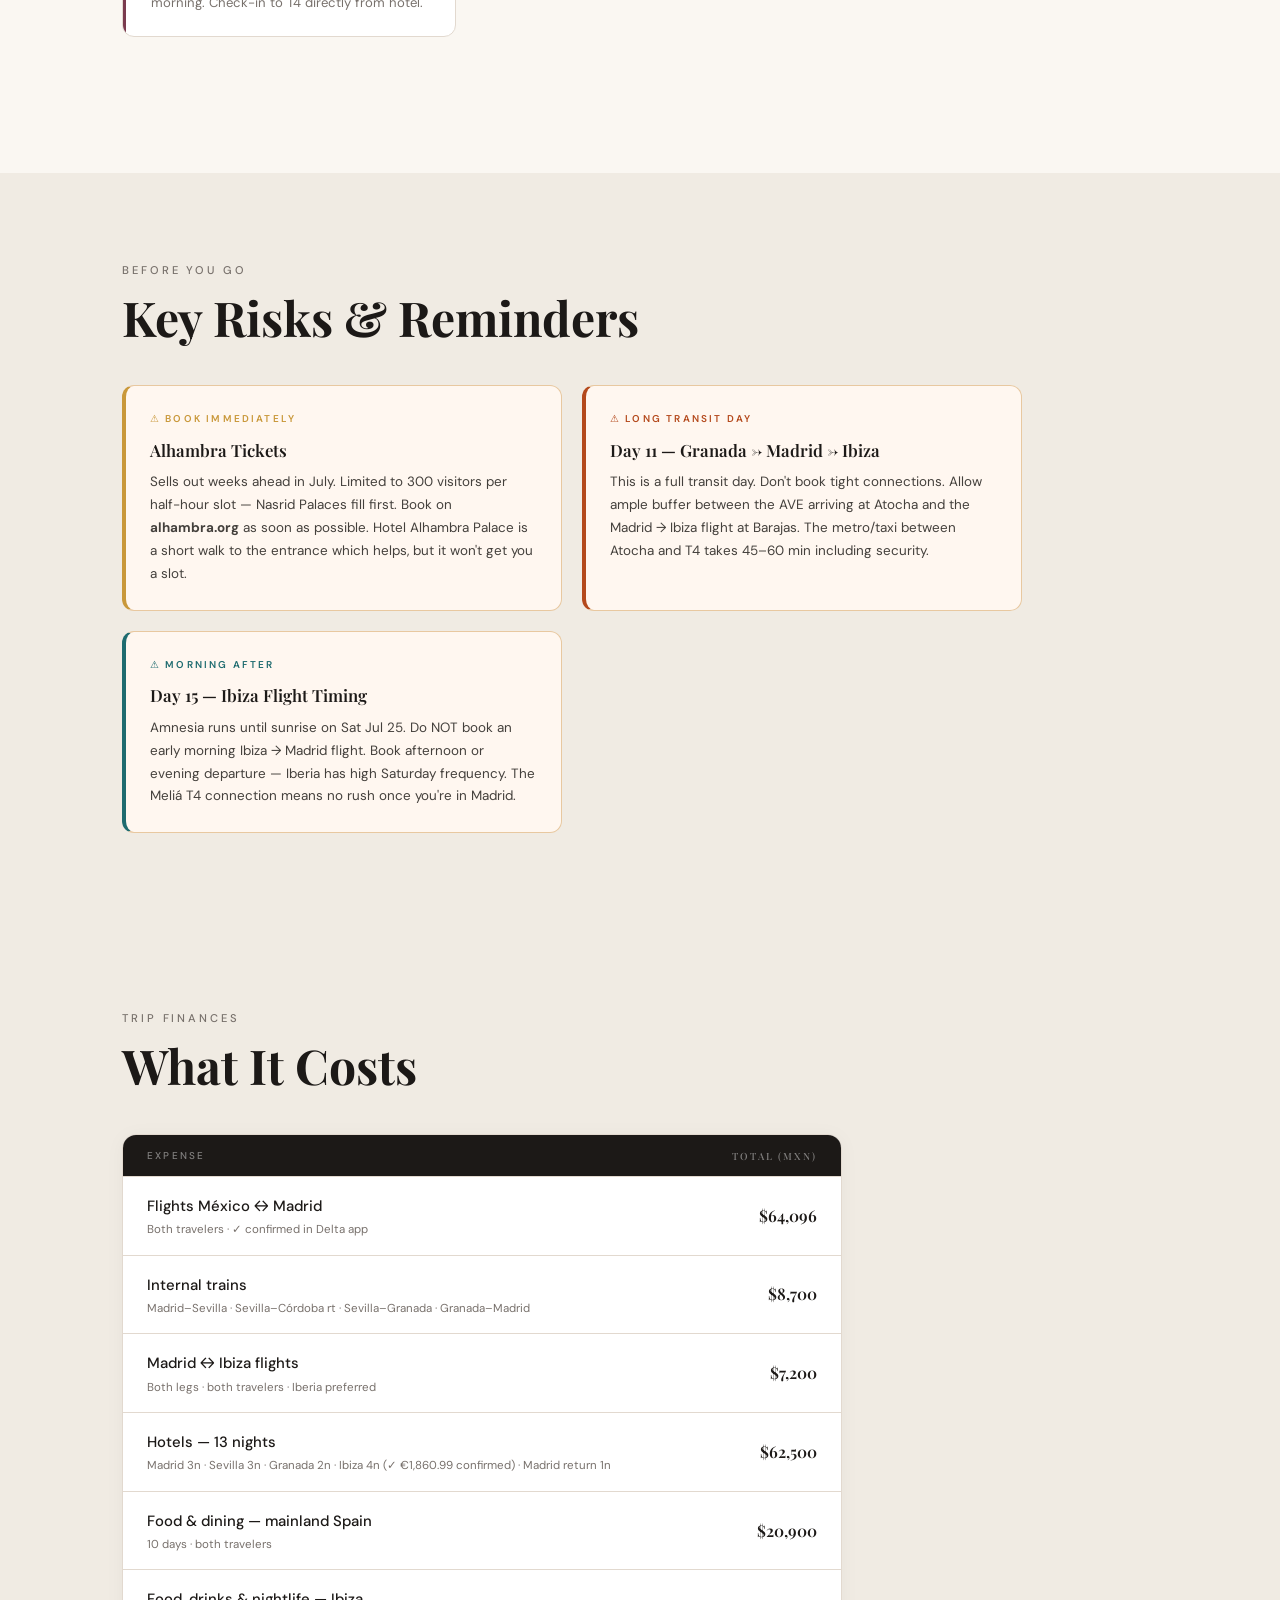
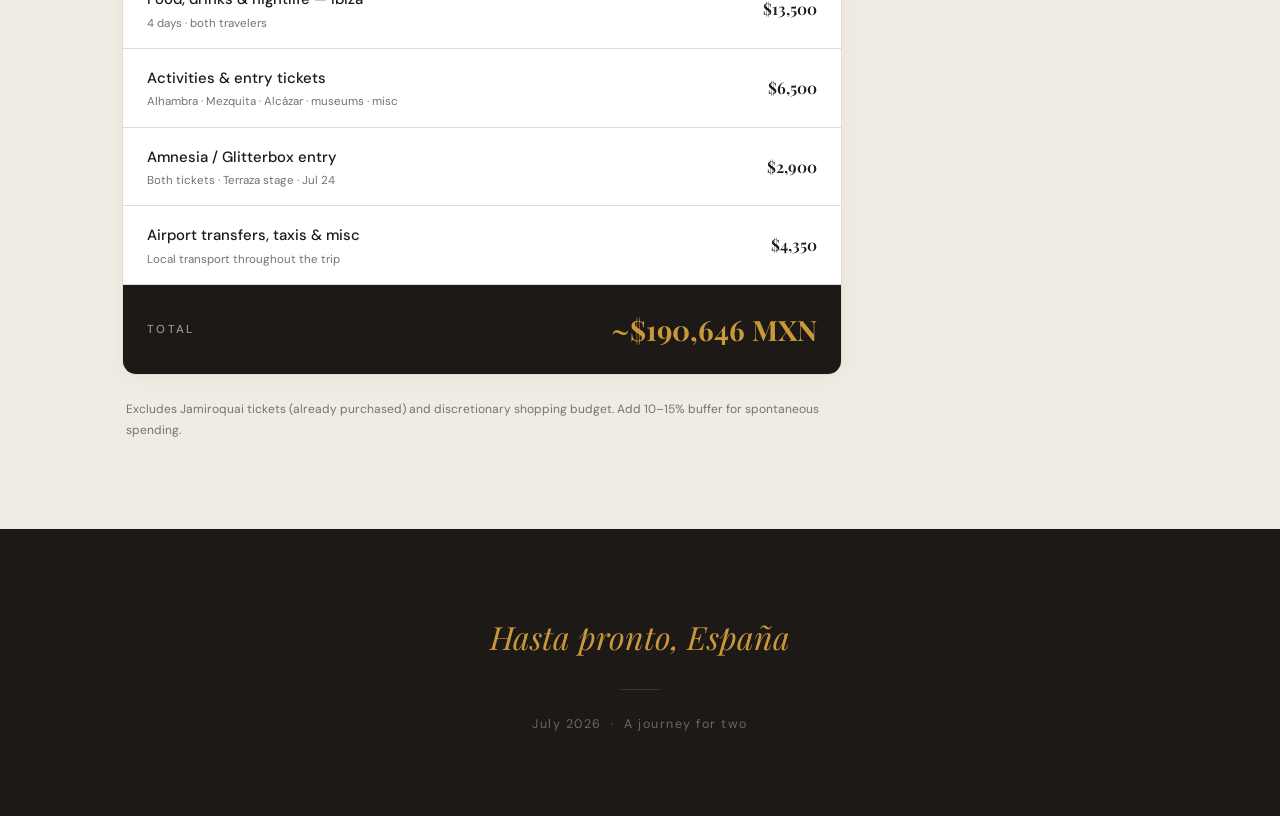
==== commit 44db58e6: "Update Spain trip with complete final itinerary, hourly breakdown, confirmed bookings, and new secti" ====
--- a/index.html
+++ b/index.html
@@ -487,6 +487,7 @@
       <li><a href="#sevilla"><span class="nav-dot" style="background:var(--c-sevilla)"></span>Sevilla</a></li>
       <li><a href="#granada"><span class="nav-dot" style="background:var(--c-granada)"></span>Granada</a></li>
       <li><a href="#ibiza"><span class="nav-dot" style="background:var(--c-ibiza)"></span>Ibiza</a></li>
+      <li><a href="#transport"><span class="nav-dot" style="background:var(--gold)"></span>Transport</a></li>
       <li><a href="#budget"><span class="nav-dot" style="background:var(--gold)"></span>Budget</a></li>
     </ul>
   </div>
@@ -684,15 +685,15 @@
       </div>
       <!-- Right: hotel -->
       <div class="hotel fade">
-        <p class="hotel-label">Where we stay</p>
-        <p class="hotel-name">Boutique Hotel — Barrio de las Letras</p>
-        <p class="hotel-loc">Literary Quarter · Central Madrid</p>
+        <p class="hotel-label">Where we stay — comparing options</p>
+        <p class="hotel-name">Only You Hotel Atocha &nbsp;or&nbsp; CoolRooms Palacio de Atocha</p>
+        <p class="hotel-loc">Atocha · Central Madrid</p>
         <hr class="thin">
         <p class="hotel-dates">Check-in Sun 12 Jul &nbsp;·&nbsp; Check-out Wed 15 Jul</p>
         <div class="hotel-tags">
+          <span class="htag">Decision pending · comparing pricing</span>
           <span class="htag">Walking distance to the Prado</span>
-          <span class="htag">Steps from Huertas</span>
-          <span class="htag">Rooftop terrace</span>
+          <span class="htag">Steps from Huertas &amp; Atocha</span>
         </div>
       </div>
     </div>
@@ -703,25 +704,25 @@
         <p class="day-n">Day 1 &nbsp;·&nbsp; Saturday</p>
         <p class="day-d">July 11</p>
         <p class="day-ttl">México City → Madrid ✈</p>
-        <p class="day-txt">Board the overnight flight. Spain waits on the other side of the night.</p>
+        <p class="day-txt"><strong>13:20</strong> DL0587 departs MEX → ATL (Comfort Classic, 20E/20F). <strong>18:57</strong> Arrive Atlanta, 2h 48m layover. <strong>21:45</strong> DL0108 departs ATL → MAD (Premium Select, 23H/23J). Overnight over the Atlantic.</p>
       </div>
       <div class="day fade">
         <p class="day-n">Day 2 &nbsp;·&nbsp; Sunday</p>
         <p class="day-d">July 12</p>
-        <p class="day-ttl">Arrival &amp; First Steps</p>
-        <p class="day-txt">Land in Barajas, check in to the hotel, and let the city ease you in. A slow walk through Retiro, a long lunch, maybe a nap. No rush — the trip has just begun.</p>
+        <p class="day-ttl">Arrival &amp; Recovery</p>
+        <p class="day-txt"><strong>12:15</strong> Land Madrid Barajas. Airport Express Bus Line 203 from T1 (€5, every 15–20 min, drops at Atocha). <strong>14:00–16:00</strong> Rest and decompress. <strong>16:00–17:30</strong> Short walk, Plaza Santa Ana, Calle Huertas. <strong>18:00–19:00</strong> Mercado de Antón Martín. <strong>20:00–22:00</strong> Dinner in Barrio de las Letras.</p>
       </div>
       <div class="day fade">
         <p class="day-n">Day 3 &nbsp;·&nbsp; Monday</p>
         <p class="day-d">July 13</p>
         <p class="day-ttl">Full Day — Madrid</p>
-        <p class="day-txt">The Prado or Reina Sofía in the morning. Gran Vía in the afternoon. Aperitivo hour on Malasaña. Dinner late, as Madrileños do it best.</p>
+        <p class="day-txt"><strong>09:00</strong> Breakfast. <strong>10:00–13:30</strong> Prado Museum. <strong>13:30–14:00</strong> Real Jardín Botánico stroll. <strong>14:00–16:00</strong> Long lunch, midday heat retreat. <strong>17:00–19:00</strong> Retiro Park, Palacio de Cristal. <strong>19:30–21:00</strong> Gran Vía evening walk. <strong>21:00–23:00</strong> Dinner near Plaza Santa Ana.</p>
       </div>
       <div class="day fade">
         <p class="day-n">Day 4 &nbsp;·&nbsp; Tuesday</p>
         <p class="day-d">July 14</p>
         <p class="day-ttl">Toledo Day Trip</p>
-        <p class="day-txt">45 minutes south by AVE and you're in another world entirely. Ancient city of three cultures — the Cathedral, El Greco's Burial of the Count of Orgaz, winding medieval lanes. Back to Madrid for dinner.</p>
+        <p class="day-txt"><strong>08:00</strong> Breakfast. <strong>09:00</strong> AVE to Toledo (30 min). <strong>10:00–11:30</strong> Catedral de Toledo. <strong>11:30–13:00</strong> Jewish Quarter, Sinagoga del Tránsito &amp; Santa María la Blanca. <strong>13:00–14:30</strong> Lunch — try perdiz estofada and marzipan. <strong>14:30–16:00</strong> Alcázar de Toledo. <strong>16:00–17:00</strong> Free wander. <strong>17:00</strong> AVE back. <strong>20:00–22:00</strong> Dinner in Madrid.</p>
       </div>
     </div>
 
@@ -753,7 +754,7 @@
         <div class="city-bar"></div>
         <p class="city-tag">Days 5 – 8</p>
         <h2 class="city-name">Sevilla</h2>
-        <p class="city-nights">3 nights &nbsp;·&nbsp; July 15 – 17, 2026</p>
+        <p class="city-nights">3 nights &nbsp;·&nbsp; July 15 – 18, 2026</p>
         <p class="city-desc">The city of flamenco, orange blossoms, and Moorish grandeur. Narrow whitewashed lanes lead to hidden plazas. The Giralda towers above and the Guadalquivir shimmers gold below. And then — a concert under the stars at one of Spain's most iconic settings.</p>
       </div>
       <div class="hotel fade">
@@ -761,7 +762,7 @@
         <p class="hotel-name">Hotel Boutique Casas de Santa Cruz</p>
         <p class="hotel-loc">Barrio de Santa Cruz · Sevilla</p>
         <hr class="thin">
-        <p class="hotel-dates">Check-in Wed 15 Jul &nbsp;·&nbsp; Check-out Sat 18 Jul</p>
+        <p class="hotel-dates">Check-in Wed 15 Jul &nbsp;·&nbsp; Check-out Sun 19 Jul</p>
         <div class="hotel-tags">
           <span class="htag">Heart of the old quarter</span>
           <span class="htag">Steps from the Cathedral</span>
@@ -776,25 +777,25 @@
         <p class="day-n">Day 5 &nbsp;·&nbsp; Wednesday</p>
         <p class="day-d">July 15</p>
         <p class="day-ttl">Madrid → Sevilla 🚄</p>
-        <p class="day-txt">The AVE south. Two and a half hours as the landscape shifts — olive groves, burnt sienna earth, and suddenly Sevilla's rooftops. Afternoon to settle in and get lost in the barrio.</p>
+        <p class="day-txt"><strong>08:00–09:00</strong> Breakfast, check out, leave bags at hotel. <strong>10:00–11:30</strong> Reina Sofía Museum — Guernica, Dalí, Miró. <strong>11:30</strong> Collect bags. <strong>12:15</strong> Board AVE from Atocha (~2h 20m). <strong>~14:30</strong> Arrive Sevilla Santa Justa. Walk or bus to hotel in Santa Cruz. Afternoon: settle in, light explore, Cathedral/Giralda exterior.</p>
       </div>
       <div class="day fade">
         <p class="day-n">Day 6 &nbsp;·&nbsp; Thursday</p>
         <p class="day-d">July 16</p>
-        <p class="day-ttl">Free Day → Jamiroquai ★</p>
-        <p class="day-txt">Wander the Barrio de Santa Cruz, visit the Alcázar gardens, lunch somewhere perfect. Then dress up, head to Plaza de España as the golden hour hits — and dance.</p>
+        <p class="day-ttl">Concert Day — Jamiroquai ★</p>
+        <p class="day-txt">Morning: Alcázar or Plaza de España before the heat peaks. <strong>13:00–17:00</strong> Mandatory siesta — July heat hits 38–40°C. <strong>17:00</strong> Rest at hotel, get ready. <strong>20:00</strong> Doors open: Jamiroquai at Plaza de España. <strong>~21:30</strong> Show starts — outdoor festival, late finish expected. Dance.</p>
       </div>
       <div class="day fade">
         <p class="day-n">Day 7 &nbsp;·&nbsp; Friday</p>
         <p class="day-d">July 17</p>
-        <p class="day-ttl">Recovery Day</p>
-        <p class="day-txt">A slow morning, rooftop breakfast, maybe a long tapas crawl across the river into Triana. Sevilla rewards those who wander without a plan.</p>
+        <p class="day-ttl">Triana &amp; Flamenco</p>
+        <p class="day-txt">Relaxed pace. Morning: Triana neighborhood — Calle Alfarería ceramics workshops, Mercado de Triana, Calle Betis riverside views. Drop into the <strong>Archivo General de Indias</strong> (free, 45 min): Hernán Cortés letters to Charles V, conquest of Mexico maps. Evening: authentic flamenco in a Triana venue.</p>
       </div>
       <div class="day fade">
         <p class="day-n">Day 8 &nbsp;·&nbsp; Saturday</p>
         <p class="day-d">July 18</p>
-        <p class="day-ttl">Córdoba Day Trip → Granada 🚄</p>
-        <p class="day-txt">North to Córdoba by AVE — La Mezquita, the Judería, the Alcázar gardens. Then south-east to Granada in the evening. Check in, Albaicín at sunset, dinner in a cave restaurant.</p>
+        <p class="day-ttl">Córdoba Day Trip</p>
+        <p class="day-txt">Early AVE Sevilla → Córdoba (45 min). <strong>Morning</strong>: Mezquita-Catedral — arrive early before crowds. Judería, Calleja de las Flores. <strong>Afternoon</strong>: Alcázar de los Reyes Cristianos gardens, Puente Romano views. <strong>Evening</strong>: train back to Sevilla. Night: sleep in Sevilla.</p>
       </div>
     </div>
 
@@ -849,7 +850,7 @@
     <p class="h-badge">★ Concert Night</p>
     <h3 class="h-artist">Jamiroquai</h3>
     <p class="h-venue">Plaza de España &nbsp;·&nbsp; Sevilla</p>
-    <p class="h-details">Thursday 16 July 2026 &nbsp;·&nbsp; Doors 8 pm</p>
+    <p class="h-details">Thursday 16 July 2026 &nbsp;·&nbsp; Doors 20:00 &nbsp;·&nbsp; Show ~21:30</p>
     <p class="h-ornament">✦ &nbsp; ✦ &nbsp; ✦</p>
     <p class="h-blurb">One of the world's great live acts beneath the arching colonnades of one of Spain's most magical open-air settings. Music, warm light, and the summer night air of Andalucía.</p>
   </div>
@@ -867,7 +868,7 @@
         <div class="city-bar"></div>
         <p class="city-tag">Days 9 – 11</p>
         <h2 class="city-name">Granada</h2>
-        <p class="city-nights">2 nights &nbsp;·&nbsp; July 18 – 20, 2026</p>
+        <p class="city-nights">2 nights &nbsp;·&nbsp; July 19 – 21, 2026</p>
         <p class="city-desc">The Alhambra rises above the city like a crown of rust and gold. Below, the Albaicín's whitewashed maze spills down the hillside with views that stop you mid-breath. Granada is the soul of Moorish Spain — and we stay on the hill itself, steps from the palace.</p>
       </div>
       <div class="hotel fade">
@@ -875,7 +876,7 @@
         <p class="hotel-name">Hotel Alhambra Palace</p>
         <p class="hotel-loc">Alhambra Hill · Granada</p>
         <hr class="thin">
-        <p class="hotel-dates">Check-in Sat 18 Jul &nbsp;·&nbsp; Check-out Tue 21 Jul</p>
+        <p class="hotel-dates">Check-in Sun 19 Jul &nbsp;·&nbsp; Check-out Tue 21 Jul</p>
         <div class="hotel-tags">
           <span class="htag">Steps from the Alhambra gates</span>
           <span class="htag">Panoramic city terrace</span>
@@ -889,20 +890,20 @@
       <div class="day fade">
         <p class="day-n">Day 9 &nbsp;·&nbsp; Sunday</p>
         <p class="day-d">July 19</p>
-        <p class="day-ttl">Granada — First Full Day</p>
-        <p class="day-txt">Wander the Albaicín by morning, climb to Mirador de San Nicolás for the view. Tapas in the afternoon — every drink comes with a free plate. The city eases you in gently.</p>
+        <p class="day-ttl">Sevilla → Granada — Arrival</p>
+        <p class="day-txt">Relaxed morning in Sevilla. <strong>Midday</strong>: direct train Sevilla → Granada (~2h 38m, Renfe/iryo/OUIGO). <strong>Afternoon</strong>: arrive, check in at Hotel Alhambra Palace on the hill. <strong>Evening</strong>: Albaicín neighborhood for sunset views of the Alhambra — the first glimpse of the palace glowing gold from across the ravine.</p>
       </div>
       <div class="day fade">
         <p class="day-n">Day 10 &nbsp;·&nbsp; Monday</p>
         <p class="day-d">July 20</p>
         <p class="day-ttl">La Alhambra ★</p>
-        <p class="day-txt">An entire morning inside one of the world's most perfect buildings. The Nasrid Palaces, the Generalife gardens, the views over the Albaicín. Afternoon free — more tapas, more Granada magic.</p>
+        <p class="day-txt"><strong>Morning</strong>: Alhambra &amp; Generalife gardens — book well in advance, limited to 300 visitors per half hour in July. The Nasrid Palaces, the fountains, views over the Albaicín. Short walk from the hotel to the entrance. <strong>Afternoon/evening</strong>: free in Granada — more tapas, the Sacromonte caves, or simply the mirador at dusk.</p>
       </div>
       <div class="day fade">
         <p class="day-n">Day 11 &nbsp;·&nbsp; Tuesday</p>
         <p class="day-d">July 21</p>
         <p class="day-ttl">Granada → Madrid → Ibiza ✈</p>
-        <p class="day-txt">Morning AVE to Madrid, evening flight to the island. We arrive in Ibiza with the night still young and the Mediterranean spread below.</p>
+        <p class="day-txt"><strong>Morning</strong>: checkout, AVE Granada → Madrid Atocha (~3h 36m direct). <strong>~13:30–14:30</strong>: arrive Madrid, buffer time, proper lunch, transfer to Barajas T4. <strong>Evening</strong>: Iberia flight Madrid → Ibiza (~1h 20m, 9–11pm window). Late night: Palladium Rewards shuttle to TRS Ibiza Hotel, San Antonio.</p>
       </div>
     </div>
 
@@ -944,9 +945,10 @@
         <hr class="thin">
         <p class="hotel-dates">Check-in Tue 21 Jul &nbsp;·&nbsp; Check-out Sat 25 Jul</p>
         <div class="hotel-tags">
+          <span class="htag">✓ Confirmed — €1,860.99 total incl. tax</span>
+          <span class="htag">Free cancellation</span>
           <span class="htag">Adults-only resort</span>
-          <span class="htag">Sunset side of the island</span>
-          <span class="htag">All-inclusive</span>
+          <span class="htag">Palladium Rewards — free airport shuttle</span>
         </div>
       </div>
     </div>
@@ -954,28 +956,28 @@
     <!-- Days -->
     <div class="days">
       <div class="day fade">
-        <p class="day-n">Days 11–12 &nbsp;·&nbsp; Tue–Wed</p>
-        <p class="day-d">July 21–22</p>
-        <p class="day-ttl">Arrival &amp; First Beach Day</p>
-        <p class="day-txt">Arrive after the mainland journey. The Mediterranean opens wide. First swim, first sundowner watching the famous Ibizan sunset. The island starts working its spell.</p>
+        <p class="day-n">Day 12 &nbsp;·&nbsp; Wednesday</p>
+        <p class="day-d">July 22</p>
+        <p class="day-ttl">Full Decompress Day</p>
+        <p class="day-txt">No agenda. The Mediterranean opens wide after the intensity of the mainland. First real swim, first sundowner watching the Ibizan sunset. The island starts working its spell — slowly, deliberately.</p>
       </div>
       <div class="day fade">
         <p class="day-n">Day 13 &nbsp;·&nbsp; Thursday</p>
         <p class="day-d">July 23</p>
-        <p class="day-ttl">Explore the Island</p>
-        <p class="day-txt">Rent a car or a boat. Ses Salines beach, the salt flats, a hilltop restaurant with a view. Dalt Vila in the evening — the UNESCO old town glowing amber at golden hour.</p>
+        <p class="day-ttl">Beach Day — Optional Formentera</p>
+        <p class="day-txt">Beach day at TRS or an optional Formentera day trip — the smaller island next door with some of the clearest water in the Mediterranean. Ferry from San Antonio. Back in time for the Ibizan sunset ritual.</p>
       </div>
       <div class="day fade">
         <p class="day-n">Day 14 &nbsp;·&nbsp; Friday</p>
         <p class="day-d">July 24</p>
         <p class="day-ttl">Beach Day → Amnesia ★</p>
-        <p class="day-txt">A long, languid day at the beach saving energy for the night. Dinner early. Then — Amnesia, Glitterbox, Armand Van Helden. One of the world's greatest DJs in one of the world's greatest clubs.</p>
+        <p class="day-txt">Rest, beach, save energy. Dinner early. <strong>23:30</strong>: Doors open at Amnesia Ibiza — Armand Van Helden / Glitterbox, Terraza stage. Runs until sunrise. One of the world's greatest DJs in one of the world's greatest clubs. The night Ibiza was built for.</p>
       </div>
       <div class="day fade">
         <p class="day-n">Day 15 &nbsp;·&nbsp; Saturday</p>
         <p class="day-d">July 25</p>
-        <p class="day-ttl">Last Morning → Madrid ✈</p>
-        <p class="day-txt">A final Balearic sunrise. Pack up. The flight back to the mainland and one last stop before home.</p>
+        <p class="day-ttl">Ibiza → Madrid ✈</p>
+        <p class="day-txt">Afternoon/evening Iberia flight Ibiza → Madrid (high frequency Saturdays — book afternoon departure, not morning, given Amnesia the night before). Night at Meliá Madrid Aeropuerto, directly connected to T4. Last dinner on Spanish soil.</p>
       </div>
     </div>
 
@@ -1009,7 +1011,7 @@
     <p class="h-presenter">Glitterbox presents</p>
     <h3 class="h-artist">Armand Van Helden</h3>
     <p class="h-venue">Amnesia &nbsp;·&nbsp; Ibiza</p>
-    <p class="h-details">Friday 24 July 2026</p>
+    <p class="h-details">Friday 24 July 2026 &nbsp;·&nbsp; Doors 23:30 &nbsp;·&nbsp; Terraza stage &nbsp;·&nbsp; Until sunrise</p>
     <p class="h-ornament">✦ &nbsp; ✦ &nbsp; ✦</p>
     <p class="h-blurb">House music royalty at the legendary Amnesia. Glitterbox's euphoric, inclusive party universe — the night Ibiza was made for.</p>
   </div>
@@ -1032,13 +1034,13 @@
       </div>
       <div class="hotel fade">
         <p class="hotel-label">Where we stay</p>
-        <p class="hotel-name">Hotel near Barajas Airport</p>
-        <p class="hotel-loc">Aeropuerto Area · Madrid</p>
+        <p class="hotel-name">Meliá Madrid Aeropuerto</p>
+        <p class="hotel-loc">Terminal T4 Connected · Barajas</p>
         <hr class="thin">
         <p class="hotel-dates">Check-in Sat 25 Jul &nbsp;·&nbsp; Check-out Sun 26 Jul</p>
         <div class="hotel-tags">
-          <span class="htag">Airport convenience</span>
-          <span class="htag">Easy early check-out</span>
+          <span class="htag">Direct T4 connection — no transport needed</span>
+          <span class="htag">Easy 10am check-out before flight</span>
         </div>
       </div>
     </div>
@@ -1055,10 +1057,77 @@
         <p class="day-n">Day 16 &nbsp;·&nbsp; Sunday</p>
         <p class="day-d">July 26</p>
         <p class="day-ttl">Madrid → México City ✈</p>
-        <p class="day-txt">Home same day. Full of memories, tanned, slightly tired, completely changed. Until the next one.</p>
-      </div>
-    </div>
-
+        <p class="day-txt"><strong>12:45</strong> DL0127 MAD → JFK (Premium Select, 20C/20D, 8h 22m). <strong>Layover JFK</strong>: 2h 56m. <strong>18:03</strong> DL7940 operated by Aeromexico: JFK → MEX (AM Plus, 7E/7F, 6h 2m). <strong>~22:05</strong> Arrive Mexico City. Full of memories, tanned, slightly tired, completely changed.</p>
+      </div>
+    </div>
+
+  </div>
+</section>
+
+
+<!-- ══════════════════════════════════════
+     TRANSPORT NOTES
+══════════════════════════════════════ -->
+<section class="city-sec" id="transport" style="--cc: var(--gold)">
+  <div class="wrap">
+    <p class="eyebrow fade">Getting Around</p>
+    <h2 class="route-title fade" style="margin-bottom:2.5rem">Transport Notes</h2>
+
+    <div class="days fade" style="grid-template-columns: repeat(auto-fill, minmax(280px, 1fr))">
+      <div class="day" style="--cc: var(--gold)">
+        <p class="day-n">Madrid Airport → City</p>
+        <p class="day-ttl">Airport Express Bus Line 203</p>
+        <p class="day-txt">Yellow bus from Terminal T1. €5 each. Drops at Atocha station, runs 24/7 every 15–20 min. Journey ~40 min. No bags fee. Best option on arrival Day 2.</p>
+      </div>
+      <div class="day" style="--cc: var(--c-sevilla)">
+        <p class="day-n">Spain Internal Rail</p>
+        <p class="day-ttl">Renfe AVE High-Speed</p>
+        <p class="day-txt">All mainland legs are AVE except Sevilla–Córdoba (45 min regional). Book ahead on Renfe.com — prices rise closer to travel. Madrid–Sevilla ~2h 20m · Sevilla–Granada ~2h 38m · Granada–Madrid ~3h 36m.</p>
+      </div>
+      <div class="day" style="--cc: var(--c-ibiza)">
+        <p class="day-n">Ibiza Arrival</p>
+        <p class="day-ttl">Palladium Rewards Shuttle</p>
+        <p class="day-txt">Free shared shuttle from airport to TRS Ibiza Hotel as part of the Palladium Rewards booking. May have a short wait for other guests. Coordinate with hotel on arrival time.</p>
+      </div>
+      <div class="day" style="--cc: var(--c-madrid)">
+        <p class="day-n">Madrid Final Night</p>
+        <p class="day-ttl">Meliá T4 — No Transfer Needed</p>
+        <p class="day-txt">Meliá Madrid Aeropuerto is directly connected to Terminal T4 via walkway. No taxi or shuttle required on departure morning. Check-in to T4 directly from hotel.</p>
+      </div>
+    </div>
+  </div>
+</section>
+
+
+<!-- ══════════════════════════════════════
+     KEY RISKS
+══════════════════════════════════════ -->
+<section class="city-sec alt" id="risks" style="--cc: #8B1A1A">
+  <div class="wrap">
+    <p class="eyebrow fade">Before You Go</p>
+    <h2 class="route-title fade" style="margin-bottom:2.5rem">Key Risks &amp; Reminders</h2>
+
+    <div style="display:grid; grid-template-columns: repeat(auto-fill, minmax(300px, 1fr)); gap:1.25rem; max-width:900px">
+
+      <div class="fade" style="background:#FFF7F0; border:1.5px solid #E8C8A0; border-left:4px solid #C9983A; border-radius:12px; padding:1.5rem">
+        <p style="font-size:0.62rem; letter-spacing:0.22em; text-transform:uppercase; color:#C9983A; font-weight:600; margin-bottom:0.5rem">⚠ Book Immediately</p>
+        <p style="font-family:var(--serif); font-size:1.05rem; font-weight:600; color:var(--ink); margin-bottom:0.4rem">Alhambra Tickets</p>
+        <p style="font-size:0.84rem; color:var(--ink-mid); line-height:1.7">Sells out weeks ahead in July. Limited to 300 visitors per half-hour slot — Nasrid Palaces fill first. Book on <strong>alhambra.org</strong> as soon as possible. Hotel Alhambra Palace is a short walk to the entrance which helps, but it won't get you a slot.</p>
+      </div>
+
+      <div class="fade" style="background:#FFF7F0; border:1.5px solid #E8C8A0; border-left:4px solid #B4491C; border-radius:12px; padding:1.5rem">
+        <p style="font-size:0.62rem; letter-spacing:0.22em; text-transform:uppercase; color:#B4491C; font-weight:600; margin-bottom:0.5rem">⚠ Long Transit Day</p>
+        <p style="font-family:var(--serif); font-size:1.05rem; font-weight:600; color:var(--ink); margin-bottom:0.4rem">Day 11 — Granada → Madrid → Ibiza</p>
+        <p style="font-size:0.84rem; color:var(--ink-mid); line-height:1.7">This is a full transit day. Don't book tight connections. Allow ample buffer between the AVE arriving at Atocha and the Madrid → Ibiza flight at Barajas. The metro/taxi between Atocha and T4 takes 45–60 min including security.</p>
+      </div>
+
+      <div class="fade" style="background:#FFF7F0; border:1.5px solid #E8C8A0; border-left:4px solid #1E6B6F; border-radius:12px; padding:1.5rem">
+        <p style="font-size:0.62rem; letter-spacing:0.22em; text-transform:uppercase; color:#1E6B6F; font-weight:600; margin-bottom:0.5rem">⚠ Morning After</p>
+        <p style="font-family:var(--serif); font-size:1.05rem; font-weight:600; color:var(--ink); margin-bottom:0.4rem">Day 15 — Ibiza Flight Timing</p>
+        <p style="font-size:0.84rem; color:var(--ink-mid); line-height:1.7">Amnesia runs until sunrise on Sat Jul 25. Do NOT book an early morning Ibiza → Madrid flight. Book afternoon or evening departure — Iberia has high Saturday frequency. The Meliá T4 connection means no rush once you're in Madrid.</p>
+      </div>
+
+    </div>
   </div>
 </section>
 
@@ -1081,28 +1150,28 @@
       <div class="budget-row">
         <div>
           <p class="budget-item">Flights México ↔ Madrid</p>
-          <p class="budget-note">Both travelers · confirmed booking</p>
-        </div>
-        <span class="budget-amt">$59,624</span>
+          <p class="budget-note">Both travelers · ✓ confirmed in Delta app</p>
+        </div>
+        <span class="budget-amt">$64,096</span>
       </div>
       <div class="budget-row">
         <div>
           <p class="budget-item">Internal trains</p>
-          <p class="budget-note">Madrid–Sevilla · Sevilla–Córdoba–Sevilla · Sevilla–Granada · Granada–Madrid</p>
+          <p class="budget-note">Madrid–Sevilla · Sevilla–Córdoba rt · Sevilla–Granada · Granada–Madrid</p>
         </div>
         <span class="budget-amt">$8,700</span>
       </div>
       <div class="budget-row">
         <div>
           <p class="budget-item">Madrid ↔ Ibiza flights</p>
-          <p class="budget-note">Both legs · both travelers</p>
-        </div>
-        <span class="budget-amt">$7,000</span>
+          <p class="budget-note">Both legs · both travelers · Iberia preferred</p>
+        </div>
+        <span class="budget-amt">$7,200</span>
       </div>
       <div class="budget-row">
         <div>
           <p class="budget-item">Hotels — 13 nights</p>
-          <p class="budget-note">Madrid 3n · Sevilla 3n · Granada 2n · Ibiza 4n · Madrid return 1n</p>
+          <p class="budget-note">Madrid 3n · Sevilla 3n · Granada 2n · Ibiza 4n (✓ €1,860.99 confirmed) · Madrid return 1n</p>
         </div>
         <span class="budget-amt">$62,500</span>
       </div>
@@ -1118,7 +1187,7 @@
           <p class="budget-item">Food, drinks &amp; nightlife — Ibiza</p>
           <p class="budget-note">4 days · both travelers</p>
         </div>
-        <span class="budget-amt">$12,500</span>
+        <span class="budget-amt">$13,500</span>
       </div>
       <div class="budget-row">
         <div>
@@ -1130,7 +1199,7 @@
       <div class="budget-row">
         <div>
           <p class="budget-item">Amnesia / Glitterbox entry</p>
-          <p class="budget-note">Both tickets · Jul 24</p>
+          <p class="budget-note">Both tickets · Terraza stage · Jul 24</p>
         </div>
         <span class="budget-amt">$2,900</span>
       </div>
@@ -1144,11 +1213,11 @@
 
       <div class="budget-row budget-row--total">
         <span class="budget-total-lbl">Total</span>
-        <span class="budget-total-amt">$185,000 MXN</span>
-      </div>
-    </div>
-
-    <p class="budget-disclaimer fade">Excludes Jamiroquai tickets (already purchased) and discretionary shopping budget.</p>
+        <span class="budget-total-amt">~$190,646 MXN</span>
+      </div>
+    </div>
+
+    <p class="budget-disclaimer fade">Excludes Jamiroquai tickets (already purchased) and discretionary shopping budget. Add 10–15% buffer for spontaneous spending.</p>
   </div>
 </section>
 
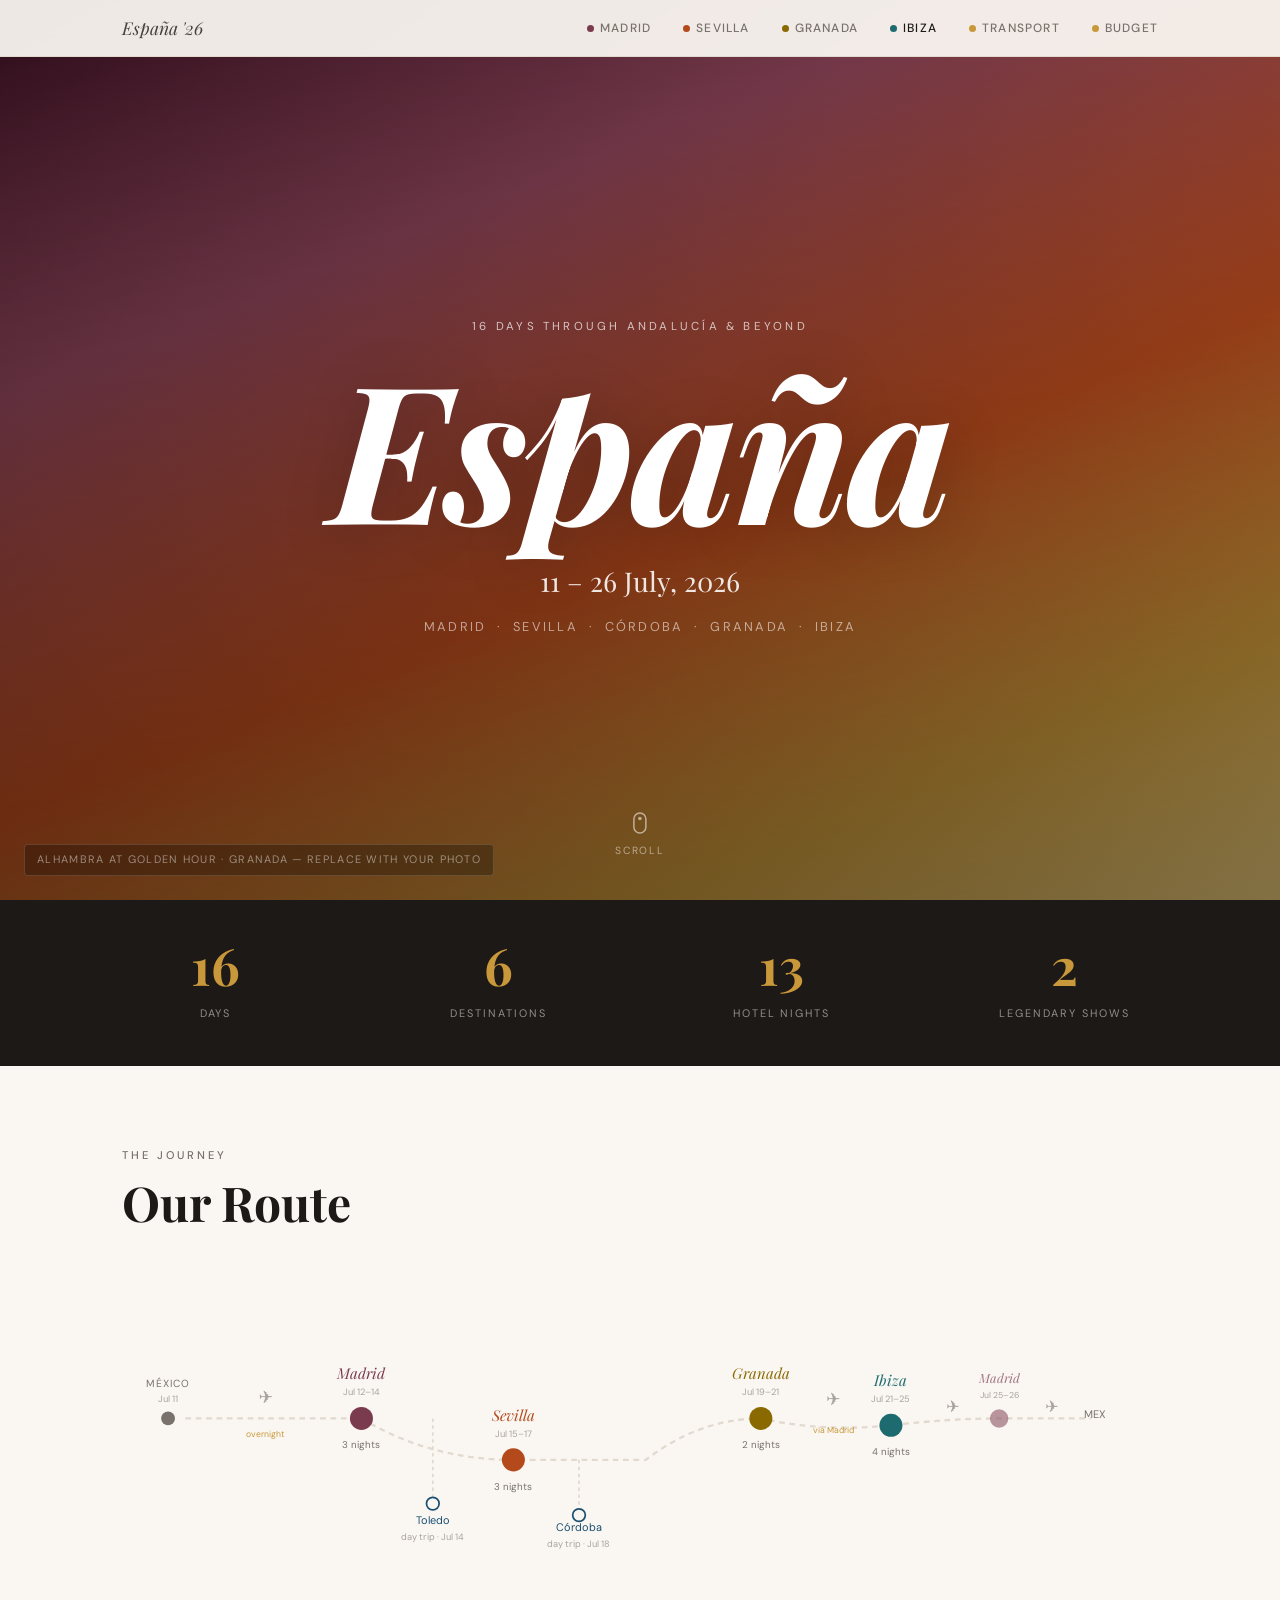
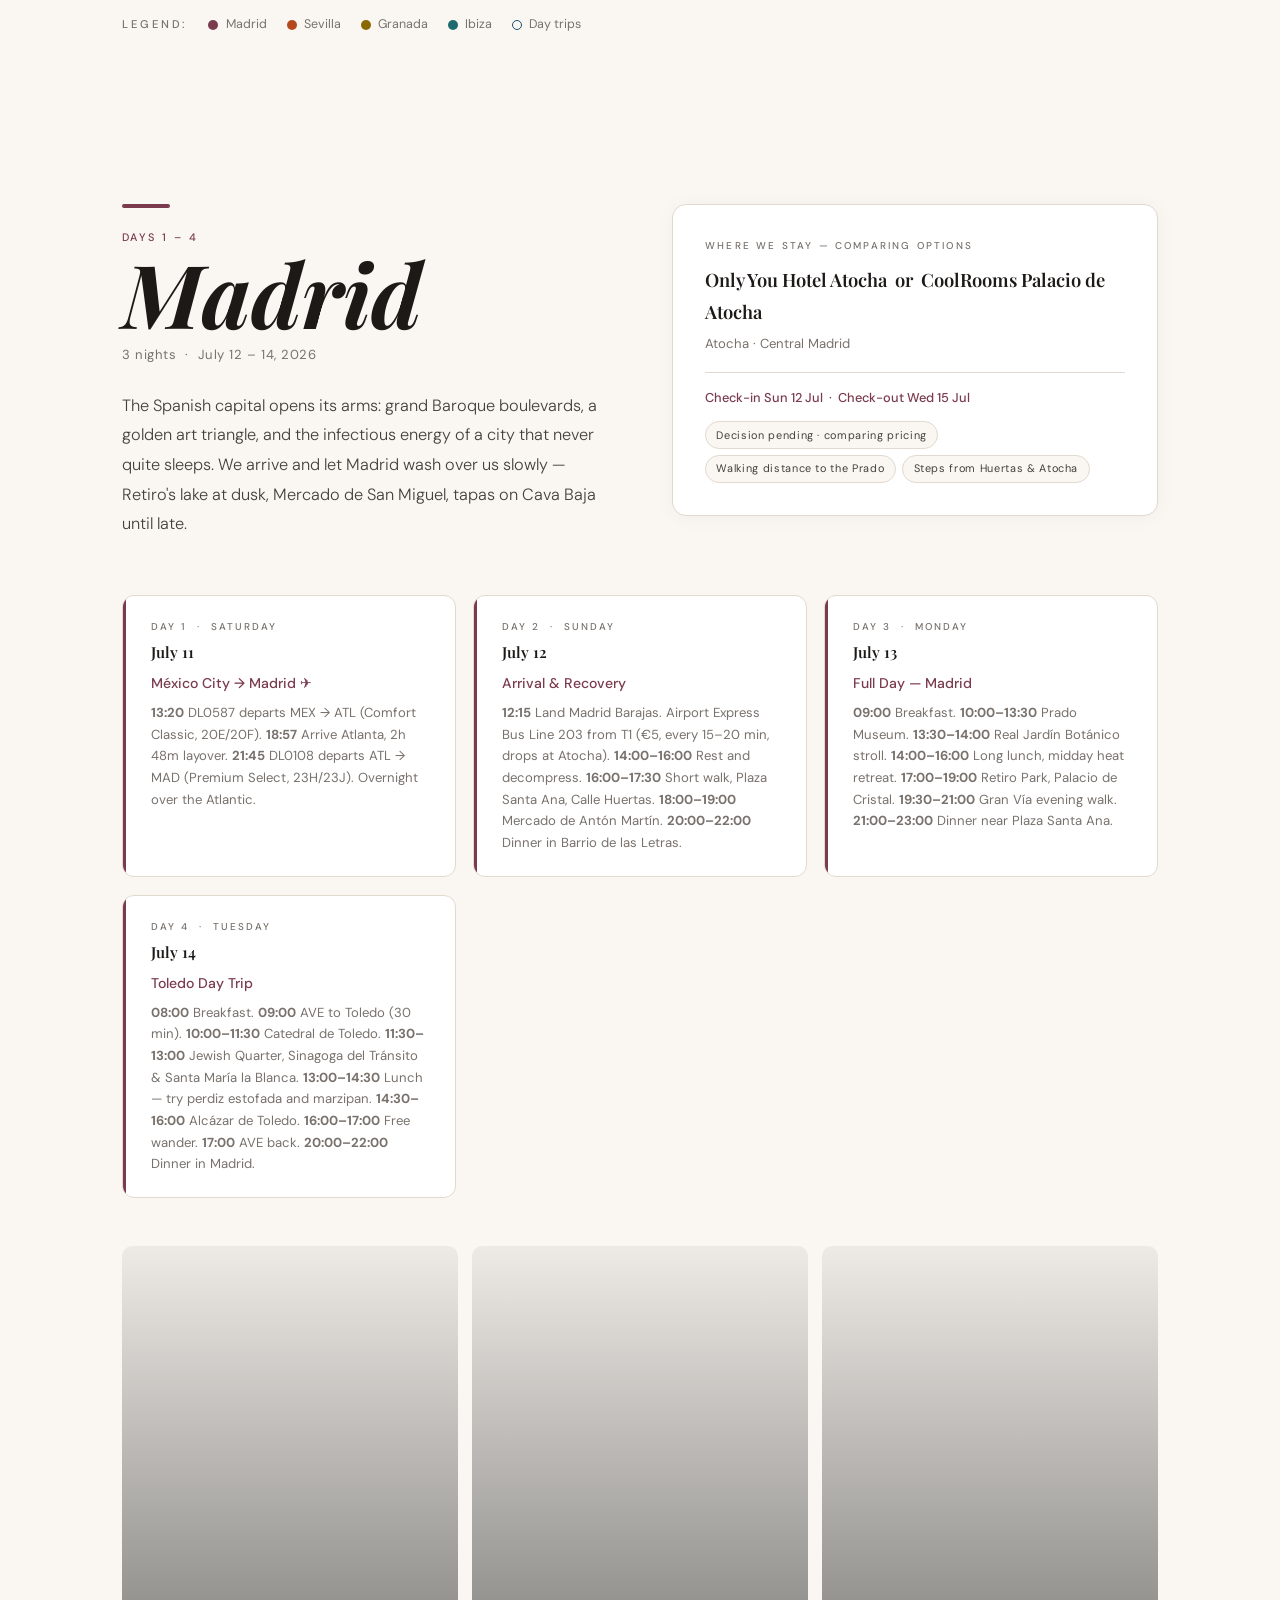
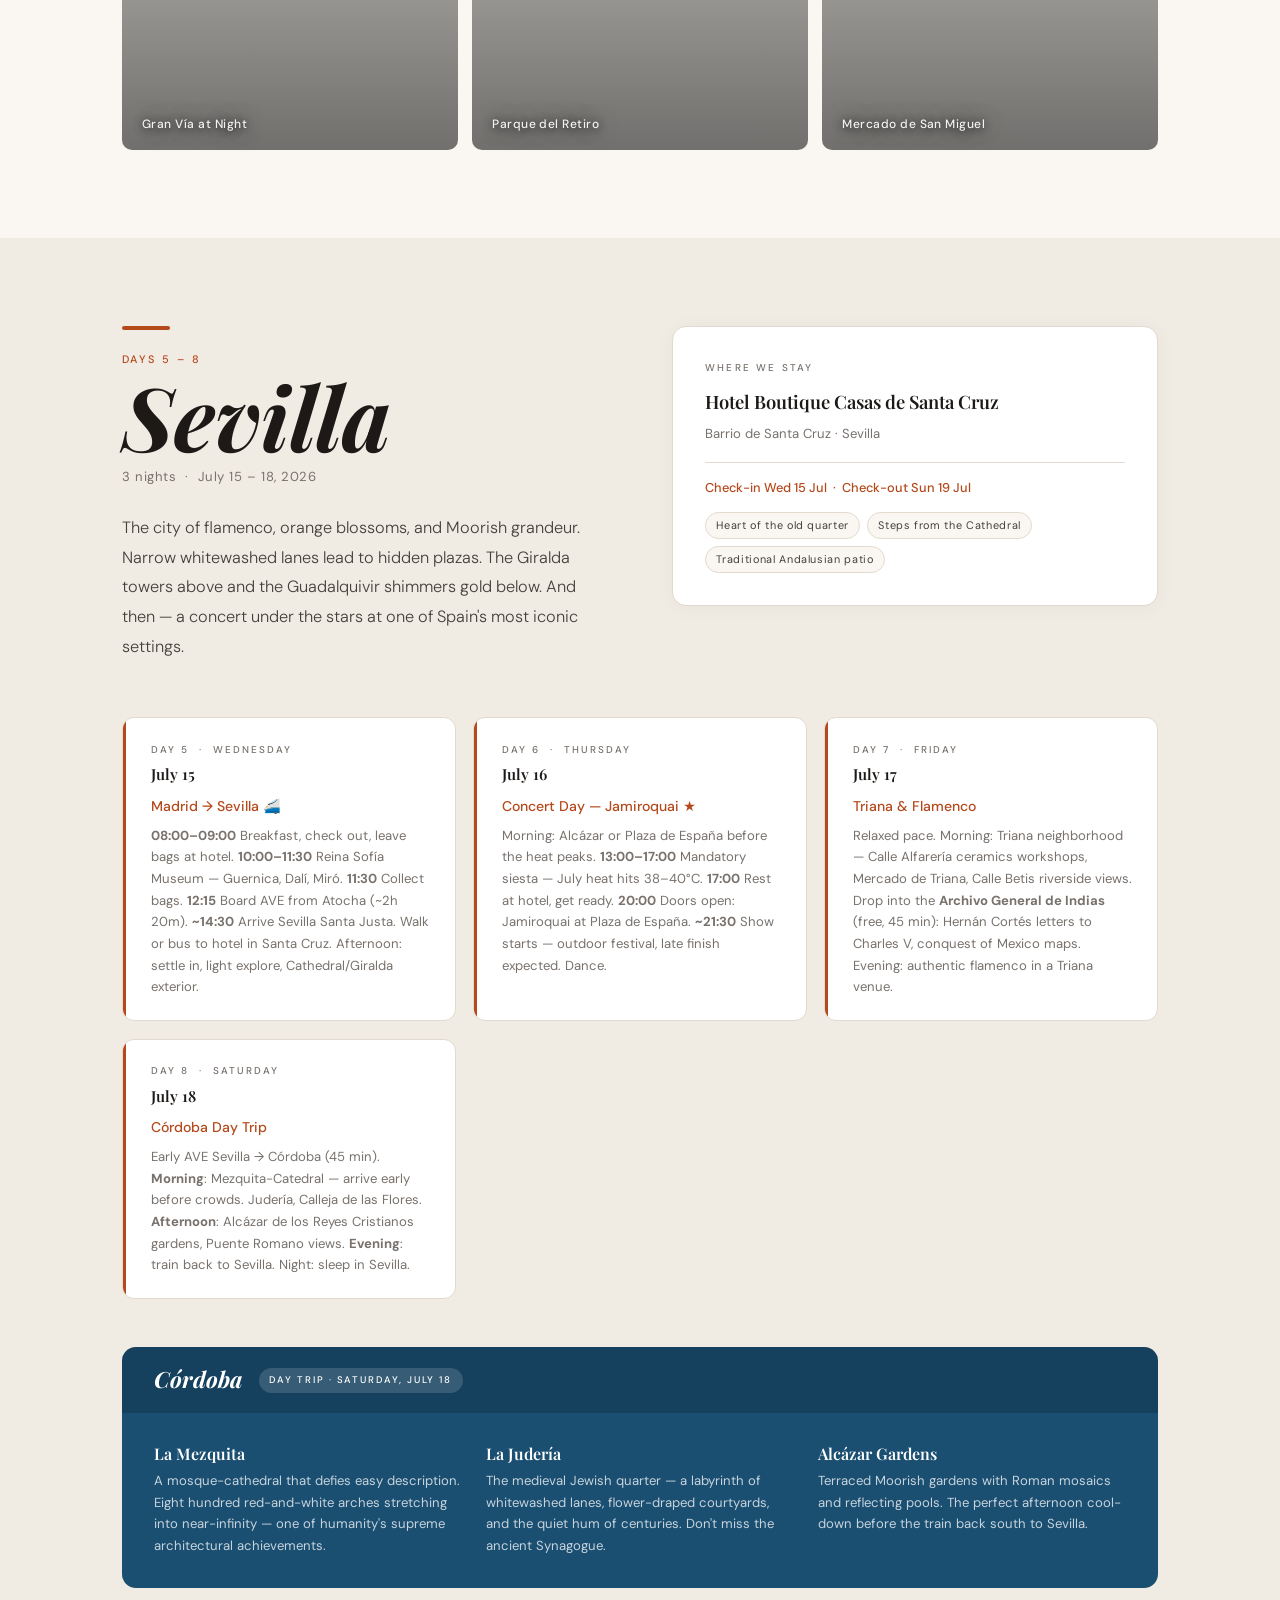
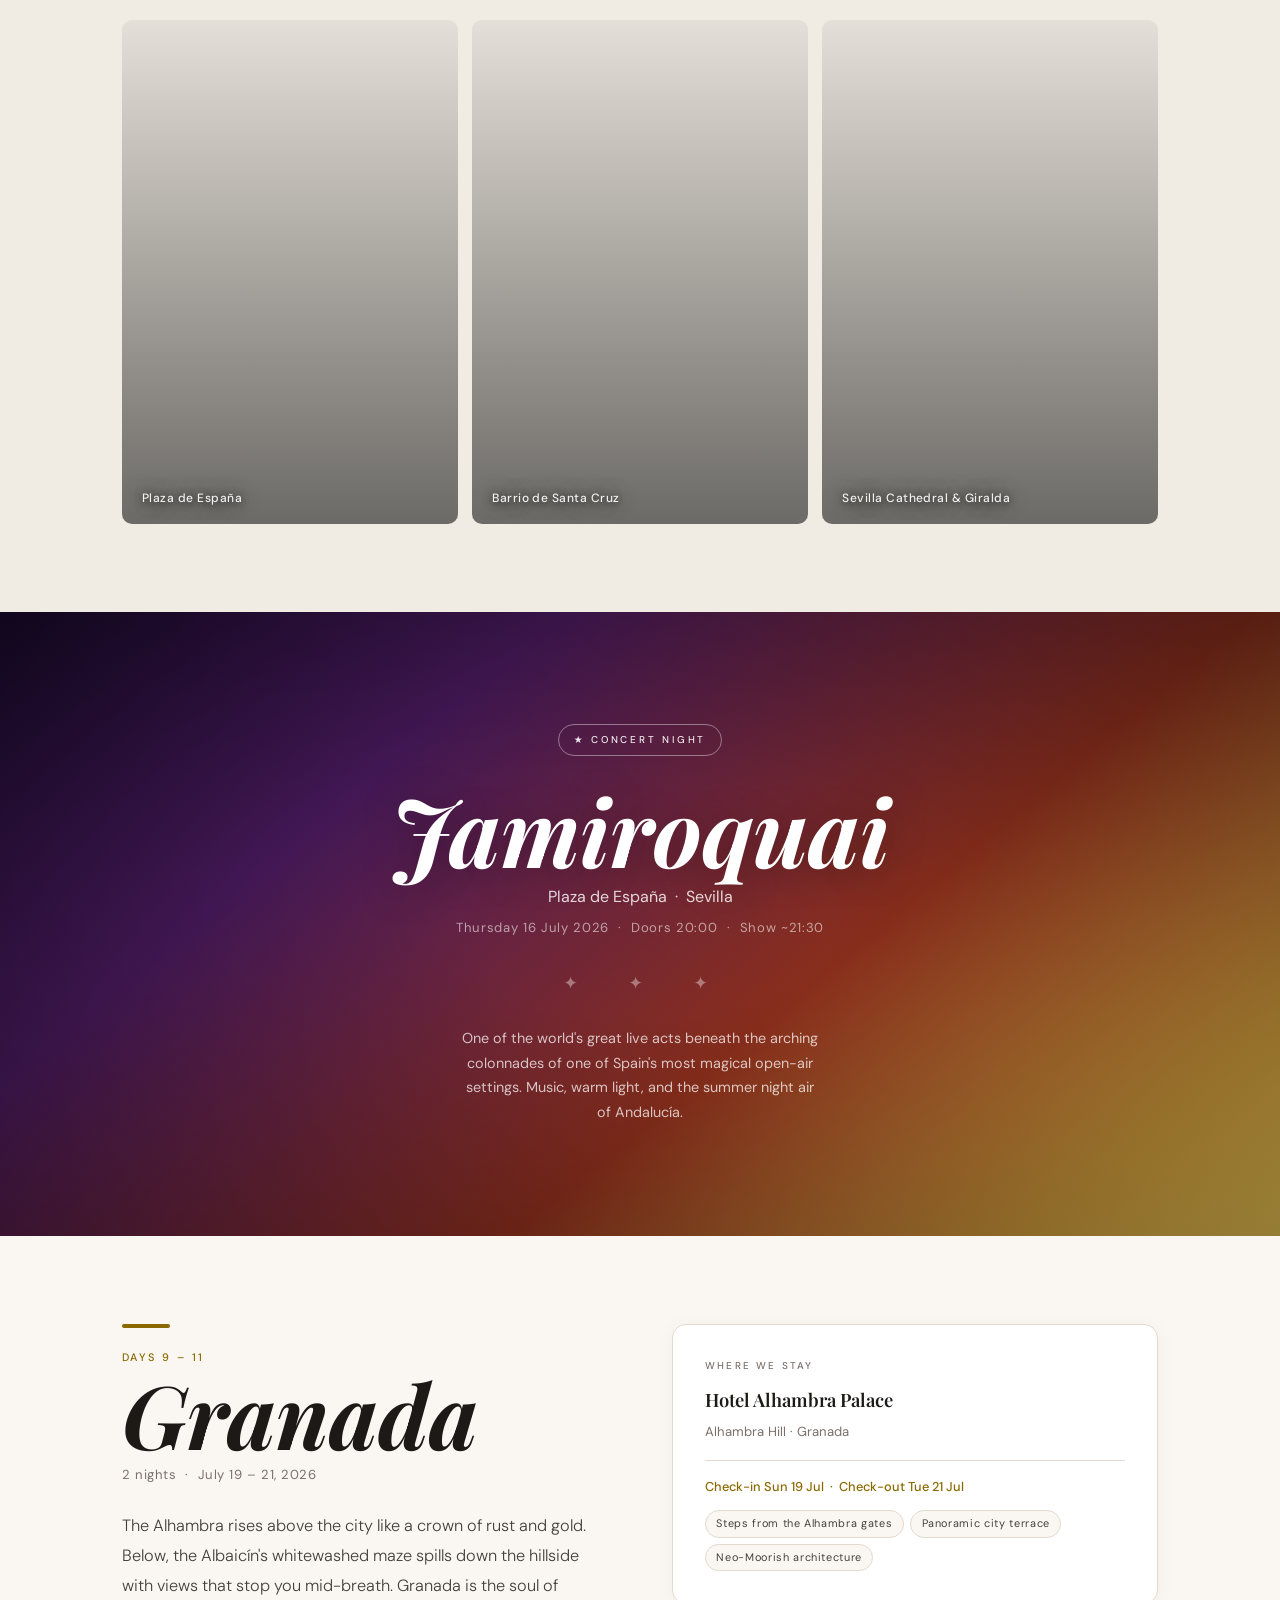
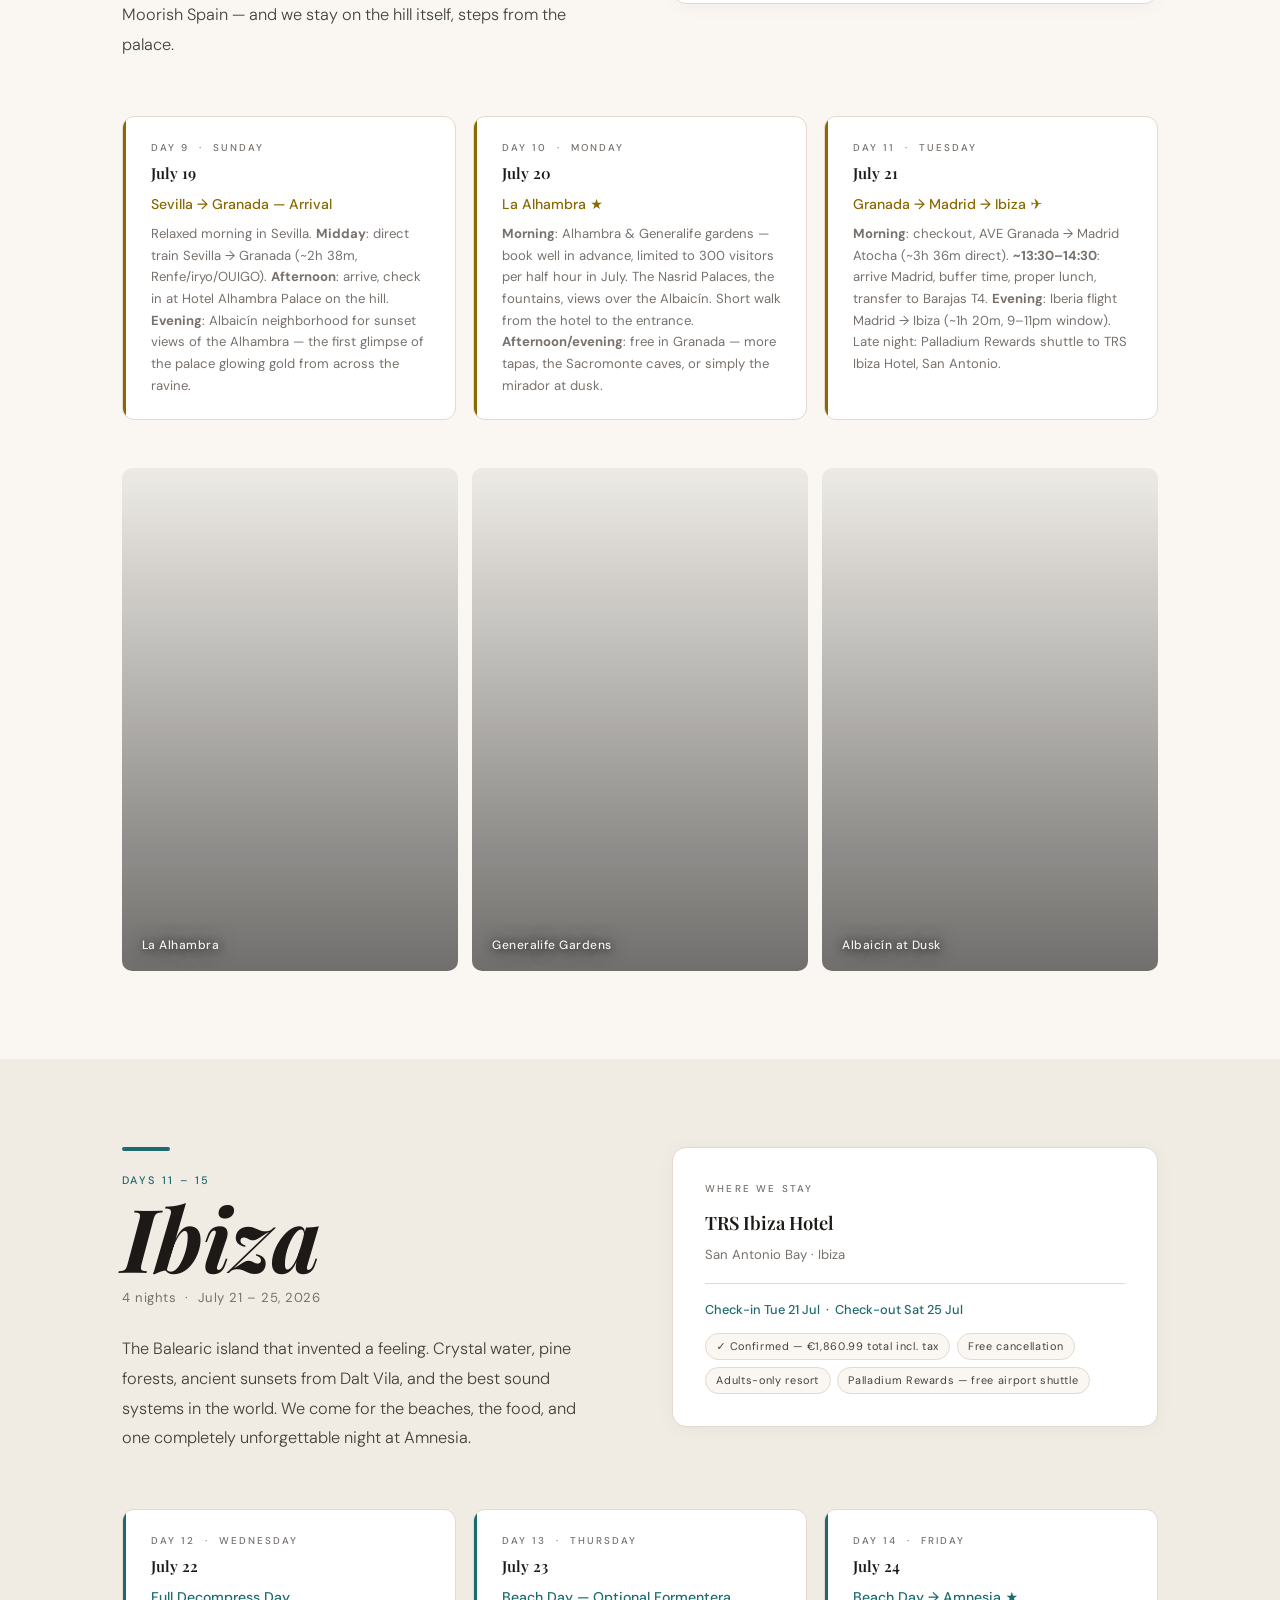
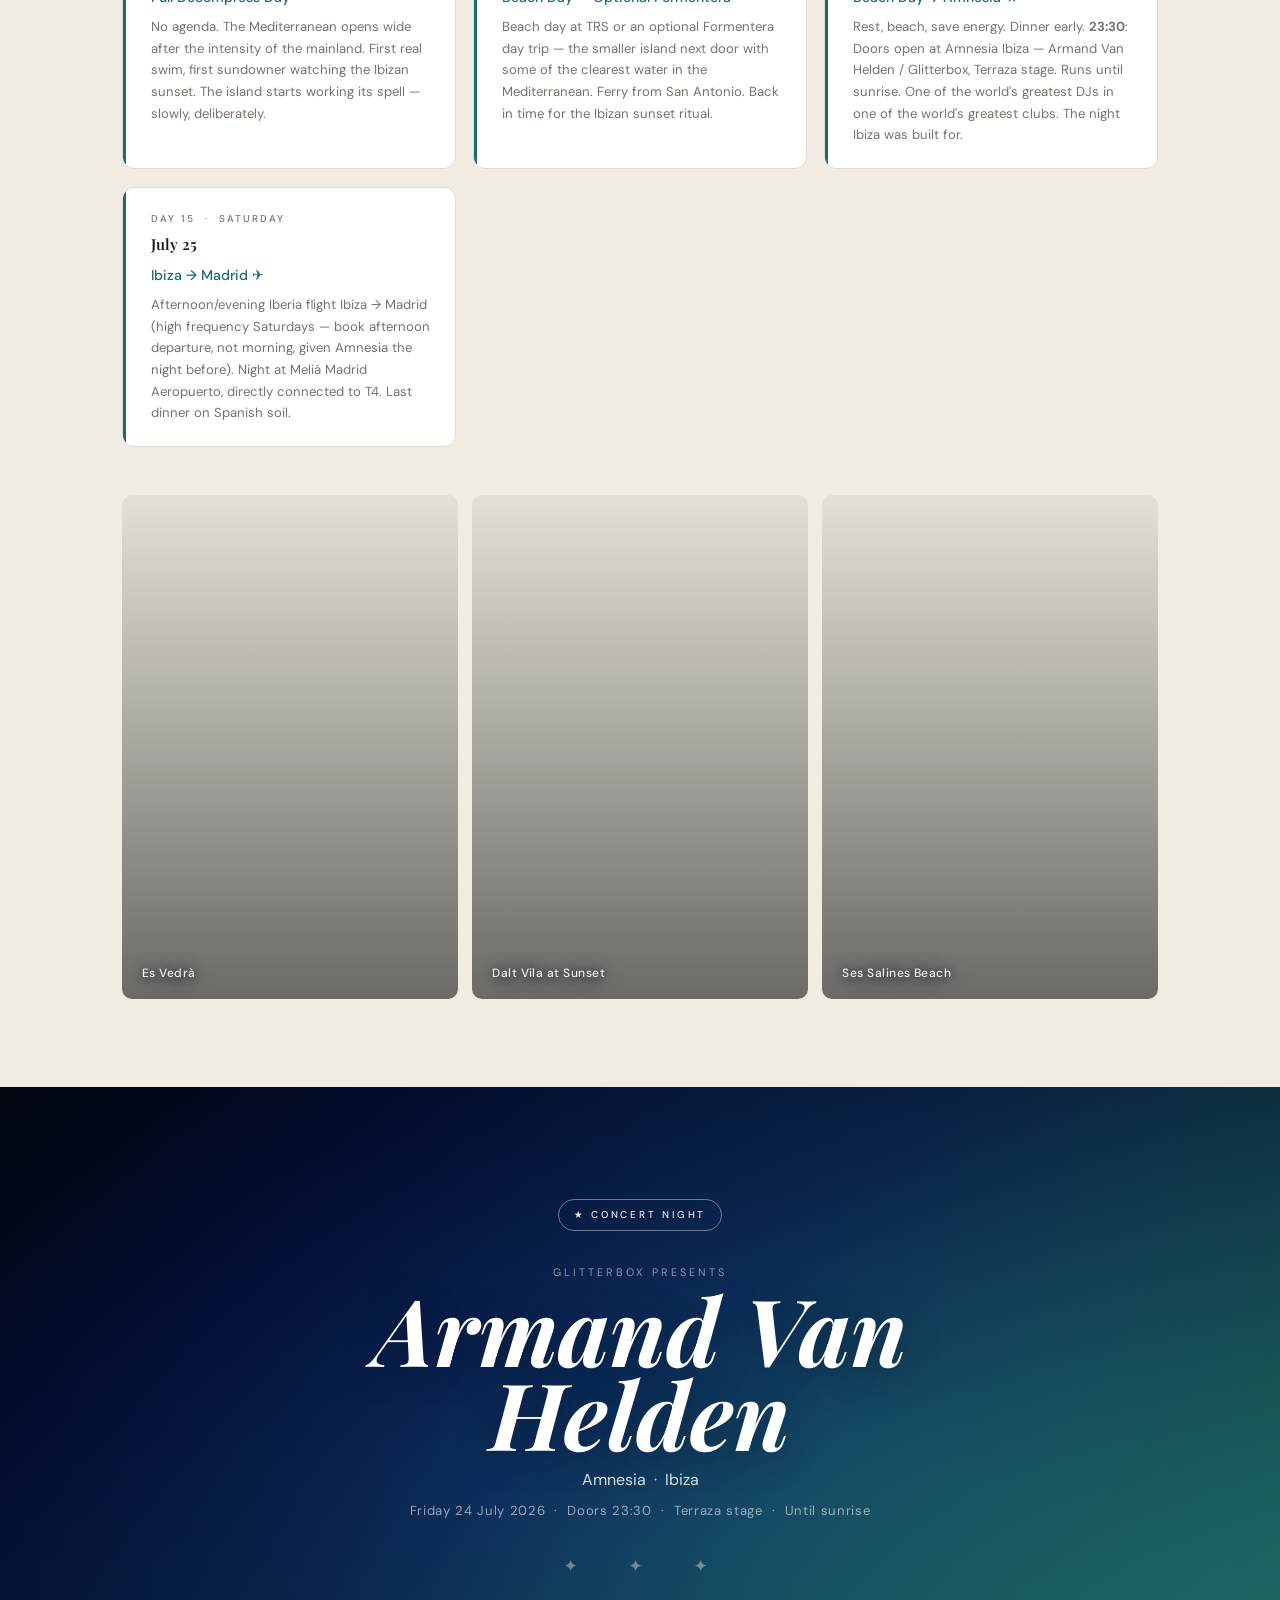
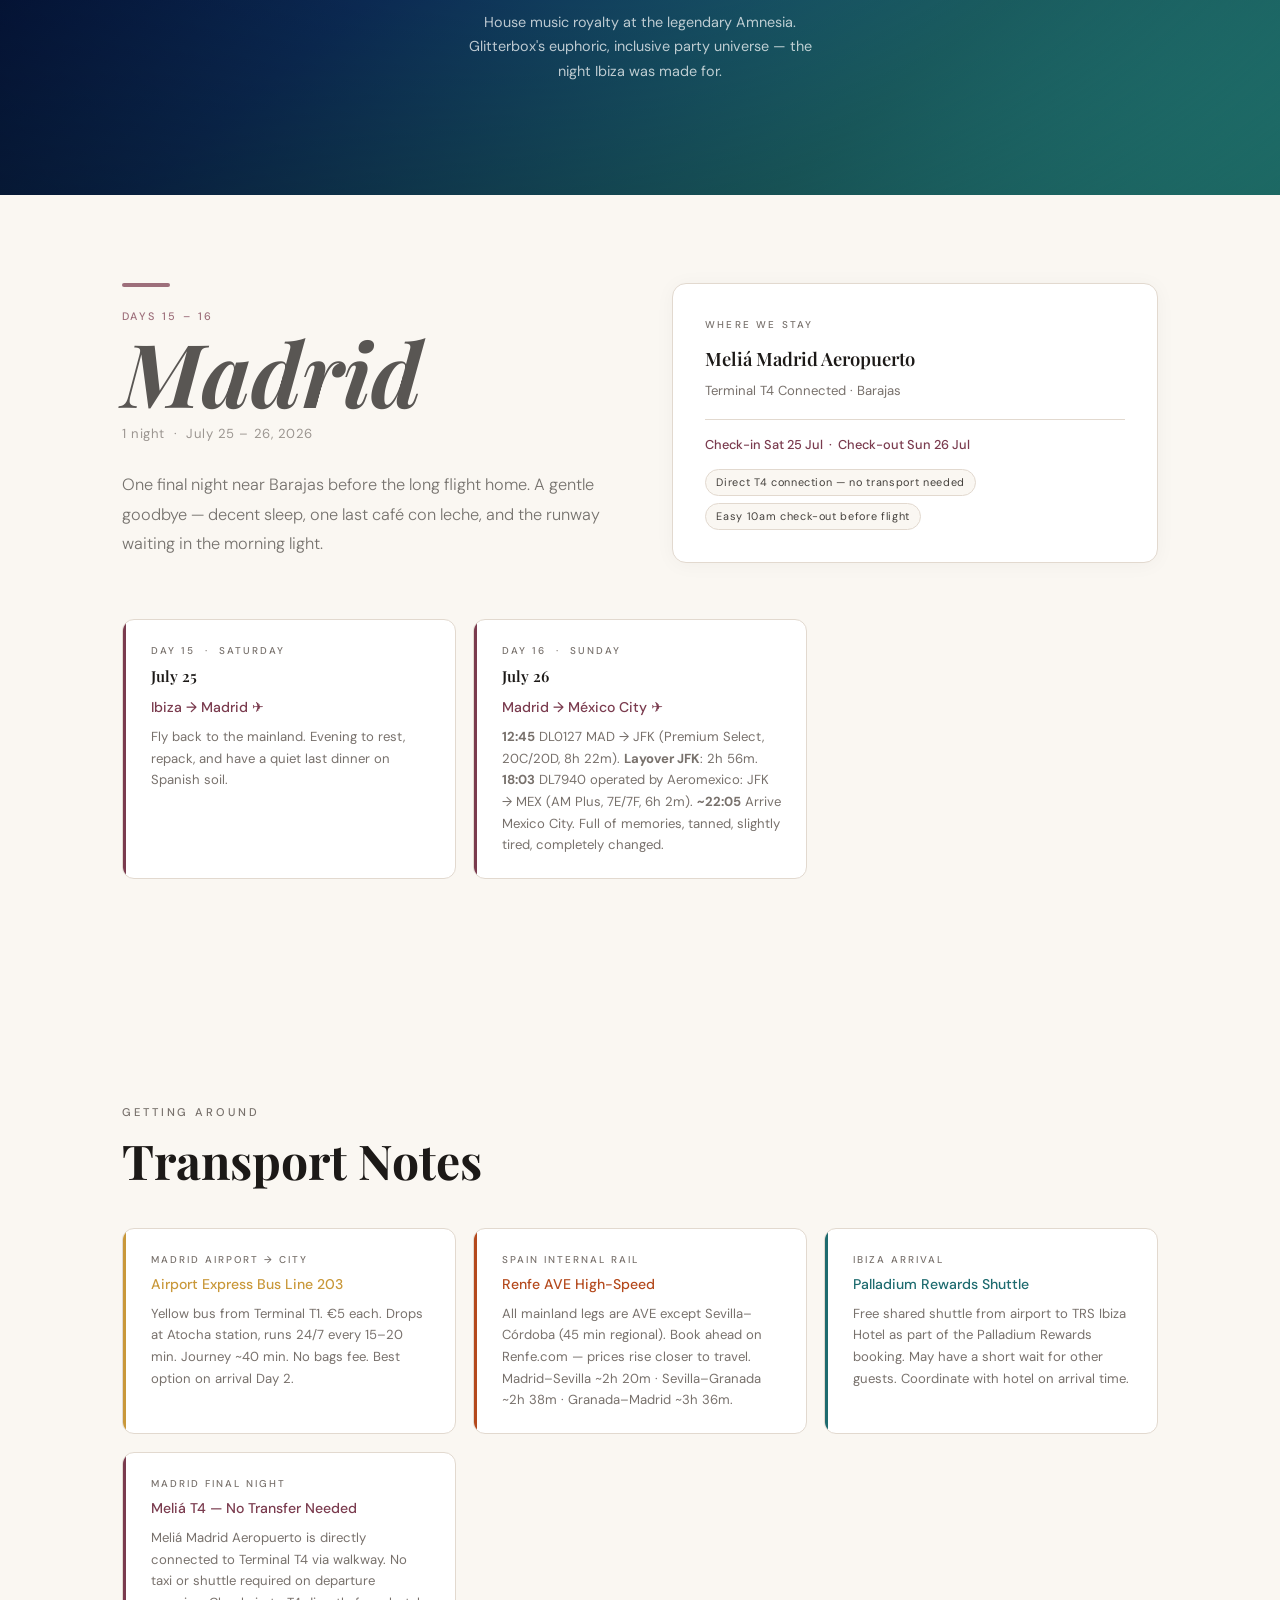
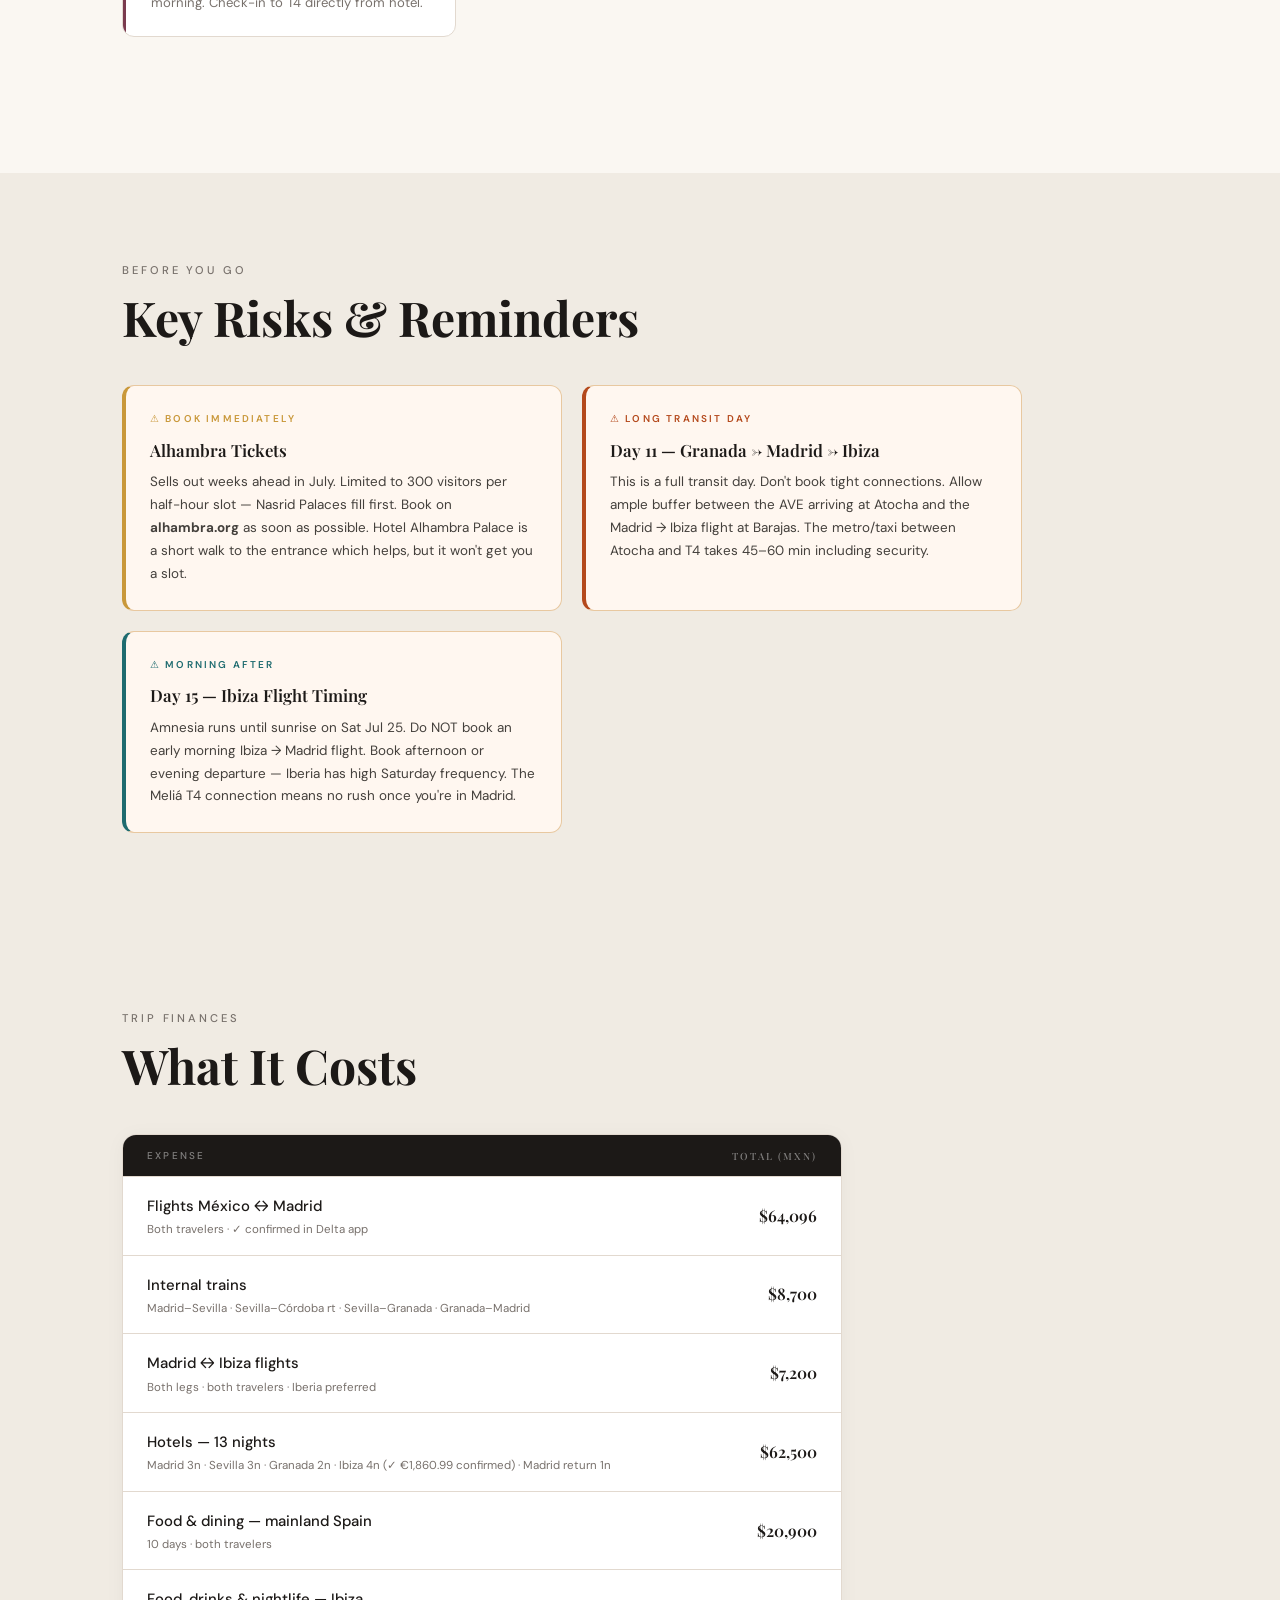
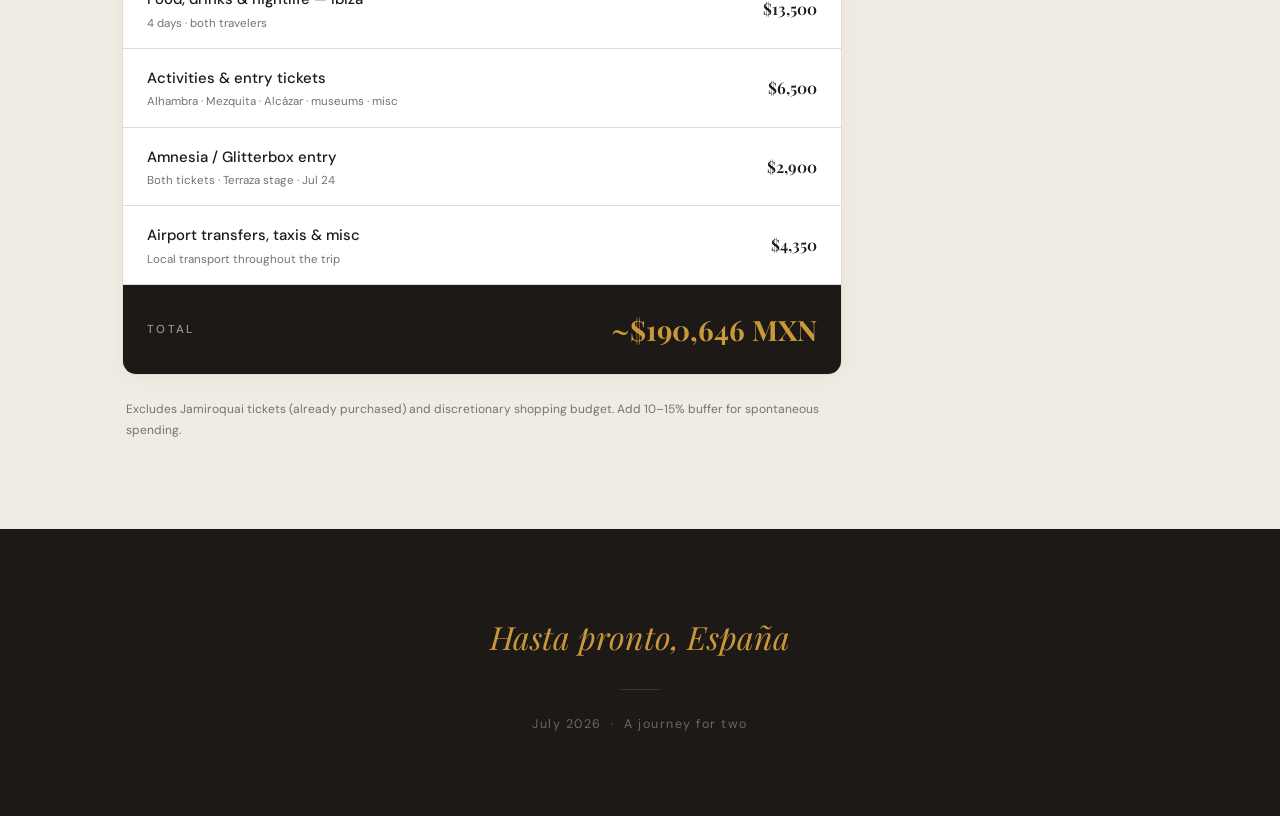
==== commit 2a79e826: "Replace gradient placeholder JPEGs with real Wikimedia Commons photos All 12 photo slots now point t" ====
--- a/index.html
+++ b/index.html
@@ -728,13 +728,13 @@
 
     <!-- Photos -->
     <div class="photos">
-      <div class="photo fade" style="background: linear-gradient(to bottom, rgba(0,0,0,0.05), rgba(0,0,0,0.55)), url('photos/madrid-1.jpg') center/cover no-repeat">
+      <div class="photo fade" style="background: linear-gradient(to bottom, rgba(0,0,0,0.05), rgba(0,0,0,0.55)), url('https://upload.wikimedia.org/wikipedia/commons/c/c8/Callao_in_the_twilight_zone.jpg') center/cover no-repeat">
         <p class="photo-lbl">Gran Vía at Night</p>
       </div>
-      <div class="photo fade" style="background: linear-gradient(to bottom, rgba(0,0,0,0.05), rgba(0,0,0,0.55)), url('photos/madrid-2.jpg') center/cover no-repeat">
+      <div class="photo fade" style="background: linear-gradient(to bottom, rgba(0,0,0,0.05), rgba(0,0,0,0.55)), url('https://upload.wikimedia.org/wikipedia/commons/c/c6/Palacio_de_Cristal_-_Parque_del_Buen_Retiro.jpg') center/cover no-repeat">
         <p class="photo-lbl">Parque del Retiro</p>
       </div>
-      <div class="photo fade" style="background: linear-gradient(to bottom, rgba(0,0,0,0.05), rgba(0,0,0,0.55)), url('photos/madrid-3.jpg') center/cover no-repeat">
+      <div class="photo fade" style="background: linear-gradient(to bottom, rgba(0,0,0,0.05), rgba(0,0,0,0.55)), url('https://upload.wikimedia.org/wikipedia/commons/e/ef/Madrid_-_Mercado_de_San_Miguel_-_Central_alley.jpg') center/cover no-repeat">
         <p class="photo-lbl">Mercado de San Miguel</p>
       </div>
     </div>
@@ -823,13 +823,13 @@
 
     <!-- Photos -->
     <div class="photos mt-2">
-      <div class="photo fade" style="background: linear-gradient(to bottom, rgba(0,0,0,0.05), rgba(0,0,0,0.55)), url('photos/sevilla-1.jpg') center/cover no-repeat">
+      <div class="photo fade" style="background: linear-gradient(to bottom, rgba(0,0,0,0.05), rgba(0,0,0,0.55)), url('https://upload.wikimedia.org/wikipedia/commons/b/b6/Plaza_de_Espa%C3%B1a_%28Sevilla%29_-_01.jpg') center/cover no-repeat">
         <p class="photo-lbl">Plaza de España</p>
       </div>
-      <div class="photo fade" style="background: linear-gradient(to bottom, rgba(0,0,0,0.05), rgba(0,0,0,0.55)), url('photos/sevilla-2.jpg') center/cover no-repeat">
+      <div class="photo fade" style="background: linear-gradient(to bottom, rgba(0,0,0,0.05), rgba(0,0,0,0.55)), url('https://upload.wikimedia.org/wikipedia/commons/6/64/Patio_en_el_Barrio_de_Santa_Cruz%2C_Sevilla.jpg') center/cover no-repeat">
         <p class="photo-lbl">Barrio de Santa Cruz</p>
       </div>
-      <div class="photo fade" style="background: linear-gradient(to bottom, rgba(0,0,0,0.05), rgba(0,0,0,0.55)), url('photos/sevilla-3.jpg') center/cover no-repeat">
+      <div class="photo fade" style="background: linear-gradient(to bottom, rgba(0,0,0,0.05), rgba(0,0,0,0.55)), url('https://upload.wikimedia.org/wikipedia/commons/7/78/Cathedral_with_Giralda_Tower_-_Seville_-_Spain.jpg') center/cover no-repeat">
         <p class="photo-lbl">Sevilla Cathedral &amp; Giralda</p>
       </div>
     </div>
@@ -909,13 +909,13 @@
 
     <!-- Photos -->
     <div class="photos">
-      <div class="photo fade" style="background: linear-gradient(to bottom, rgba(0,0,0,0.05), rgba(0,0,0,0.55)), url('photos/granada-1.jpg') center/cover no-repeat">
+      <div class="photo fade" style="background: linear-gradient(to bottom, rgba(0,0,0,0.05), rgba(0,0,0,0.55)), url('https://upload.wikimedia.org/wikipedia/commons/7/7f/Nasrid_Palaces_and_Palace_of_Charles_V._Alhambra%2C_Granada._Spain.jpg') center/cover no-repeat">
         <p class="photo-lbl">La Alhambra</p>
       </div>
-      <div class="photo fade" style="background: linear-gradient(to bottom, rgba(0,0,0,0.05), rgba(0,0,0,0.55)), url('photos/granada-2.jpg') center/cover no-repeat">
+      <div class="photo fade" style="background: linear-gradient(to bottom, rgba(0,0,0,0.05), rgba(0,0,0,0.55)), url('https://upload.wikimedia.org/wikipedia/commons/7/7a/Jardines_del_Generalife%2C_Granada_39.JPG') center/cover no-repeat">
         <p class="photo-lbl">Generalife Gardens</p>
       </div>
-      <div class="photo fade" style="background: linear-gradient(to bottom, rgba(0,0,0,0.05), rgba(0,0,0,0.55)), url('photos/granada-3.jpg') center/cover no-repeat">
+      <div class="photo fade" style="background: linear-gradient(to bottom, rgba(0,0,0,0.05), rgba(0,0,0,0.55)), url('https://upload.wikimedia.org/wikipedia/commons/c/c6/La_Alhambra_vista_desde_el_Albaic%C3%ADn._Granada.JPG') center/cover no-repeat">
         <p class="photo-lbl">Albaicín at Dusk</p>
       </div>
     </div>
@@ -983,13 +983,13 @@
 
     <!-- Photos -->
     <div class="photos">
-      <div class="photo fade" style="background: linear-gradient(to bottom, rgba(0,0,0,0.05), rgba(0,0,0,0.55)), url('photos/ibiza-1.jpg') center/cover no-repeat">
+      <div class="photo fade" style="background: linear-gradient(to bottom, rgba(0,0,0,0.05), rgba(0,0,0,0.55)), url('https://upload.wikimedia.org/wikipedia/commons/8/88/Es_Vedr%C3%A1_desde_la_cueva.jpg') center/cover no-repeat">
         <p class="photo-lbl">Es Vedrà</p>
       </div>
-      <div class="photo fade" style="background: linear-gradient(to bottom, rgba(0,0,0,0.05), rgba(0,0,0,0.55)), url('photos/ibiza-2.jpg') center/cover no-repeat">
+      <div class="photo fade" style="background: linear-gradient(to bottom, rgba(0,0,0,0.05), rgba(0,0,0,0.55)), url('https://upload.wikimedia.org/wikipedia/commons/a/a2/Dalt_Vila.JPG') center/cover no-repeat">
         <p class="photo-lbl">Dalt Vila at Sunset</p>
       </div>
-      <div class="photo fade" style="background: linear-gradient(to bottom, rgba(0,0,0,0.05), rgba(0,0,0,0.55)), url('photos/ibiza-3.jpg') center/cover no-repeat">
+      <div class="photo fade" style="background: linear-gradient(to bottom, rgba(0,0,0,0.05), rgba(0,0,0,0.55)), url('https://upload.wikimedia.org/wikipedia/commons/6/62/Platja_de_ses_Salinas%2C_Ibiza%2C_surf.jpg') center/cover no-repeat">
         <p class="photo-lbl">Ses Salines Beach</p>
       </div>
     </div>
